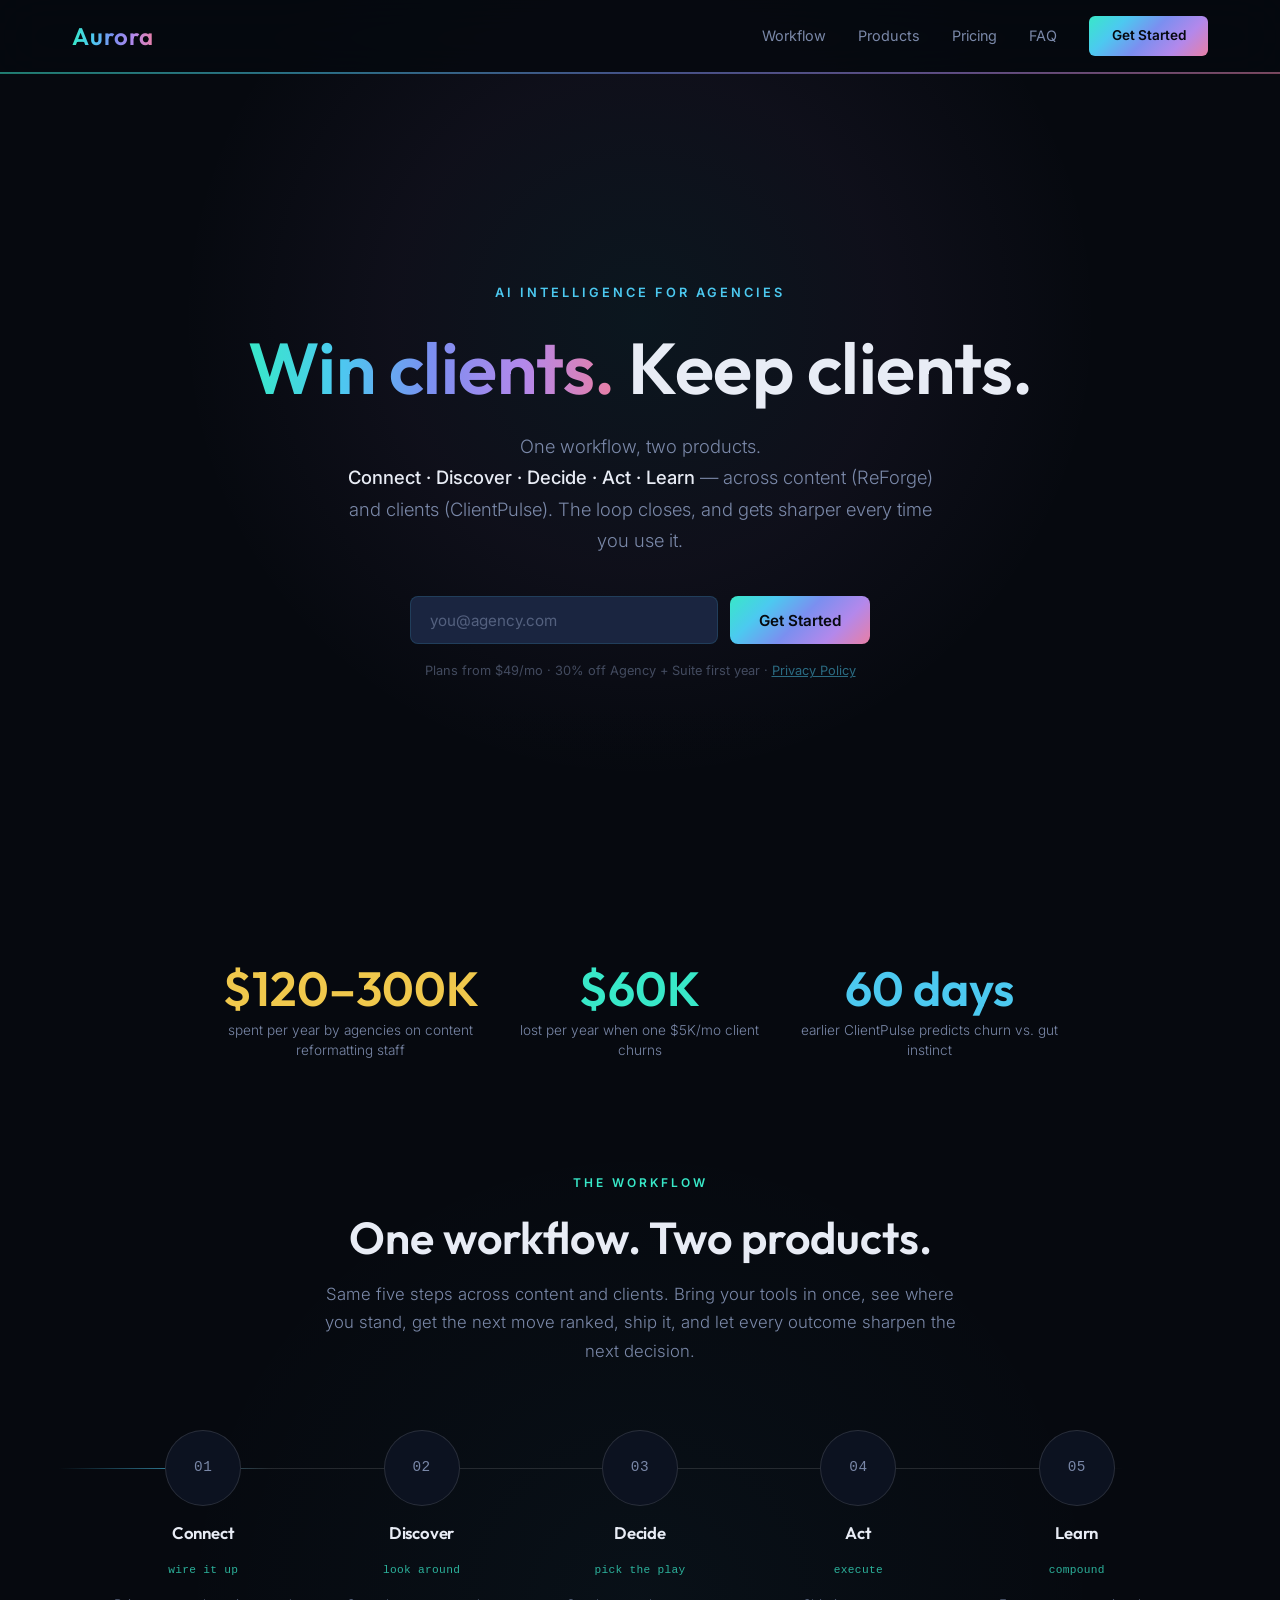
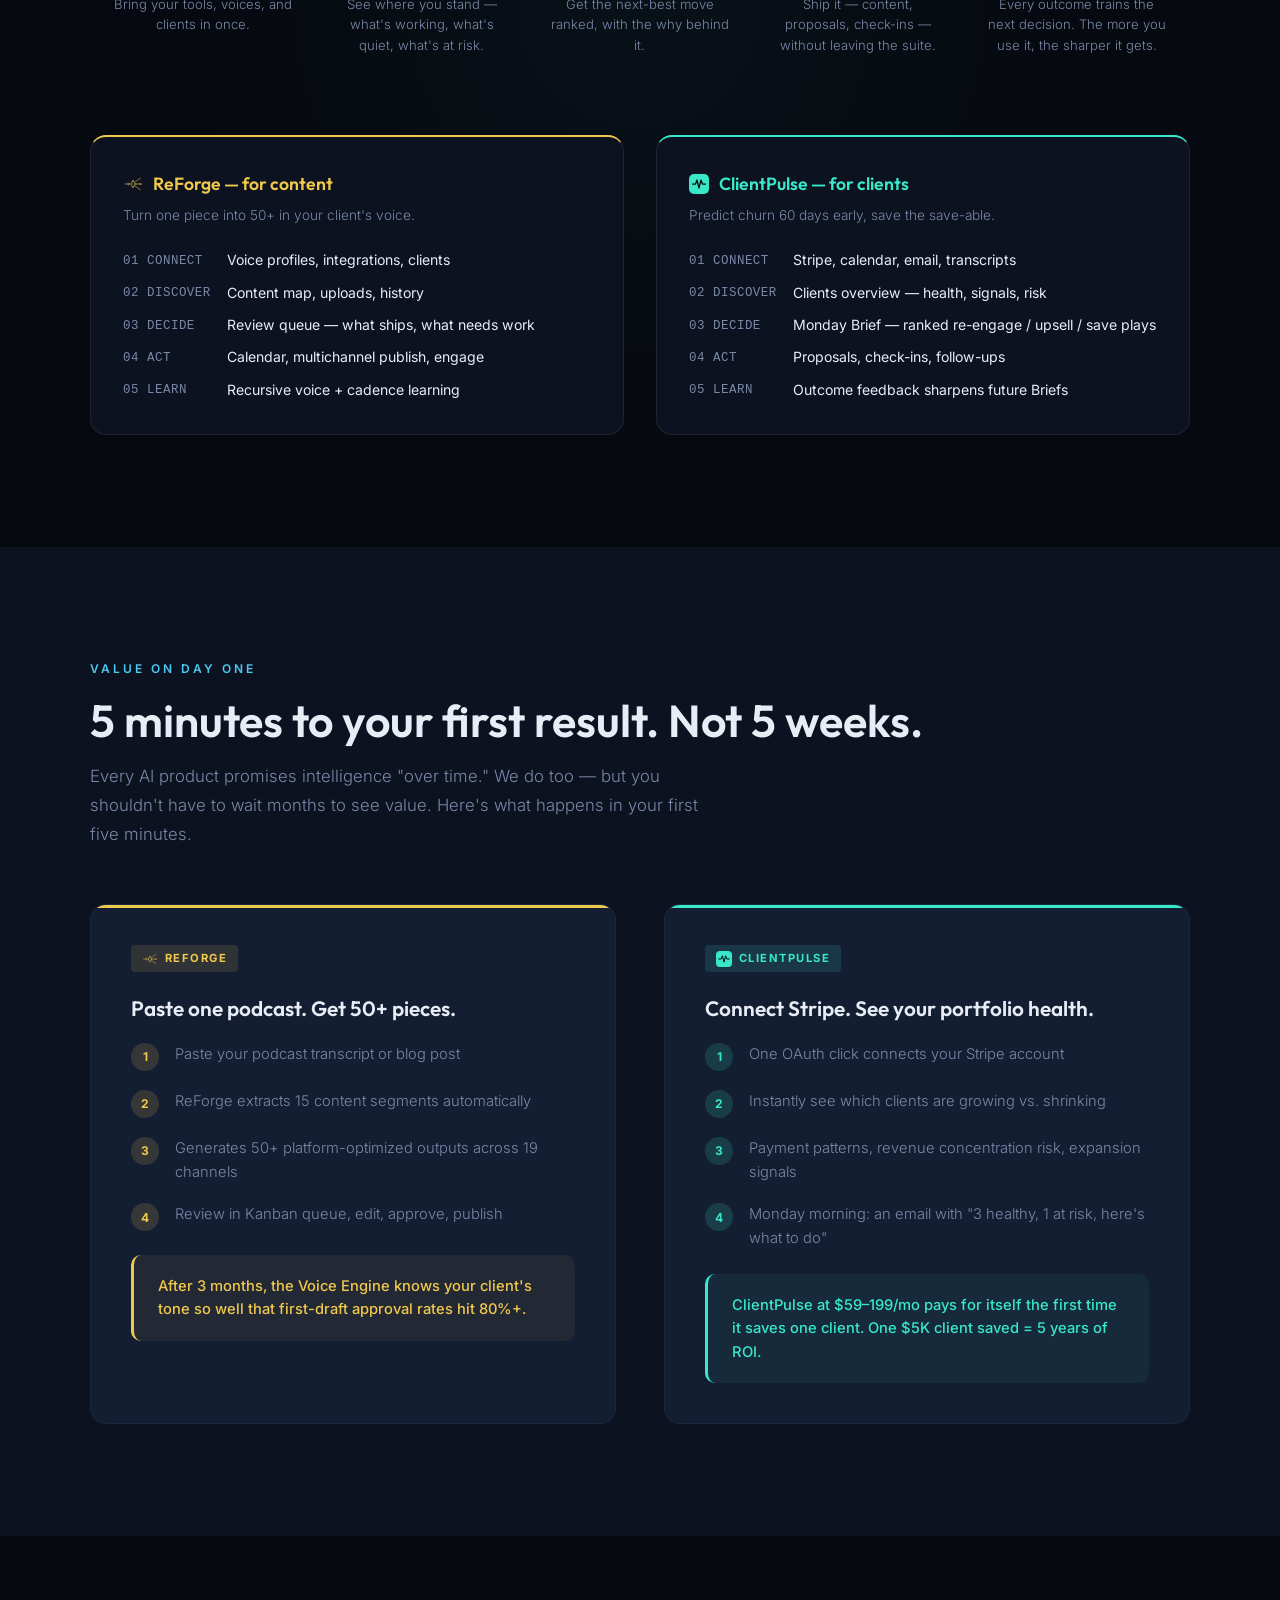
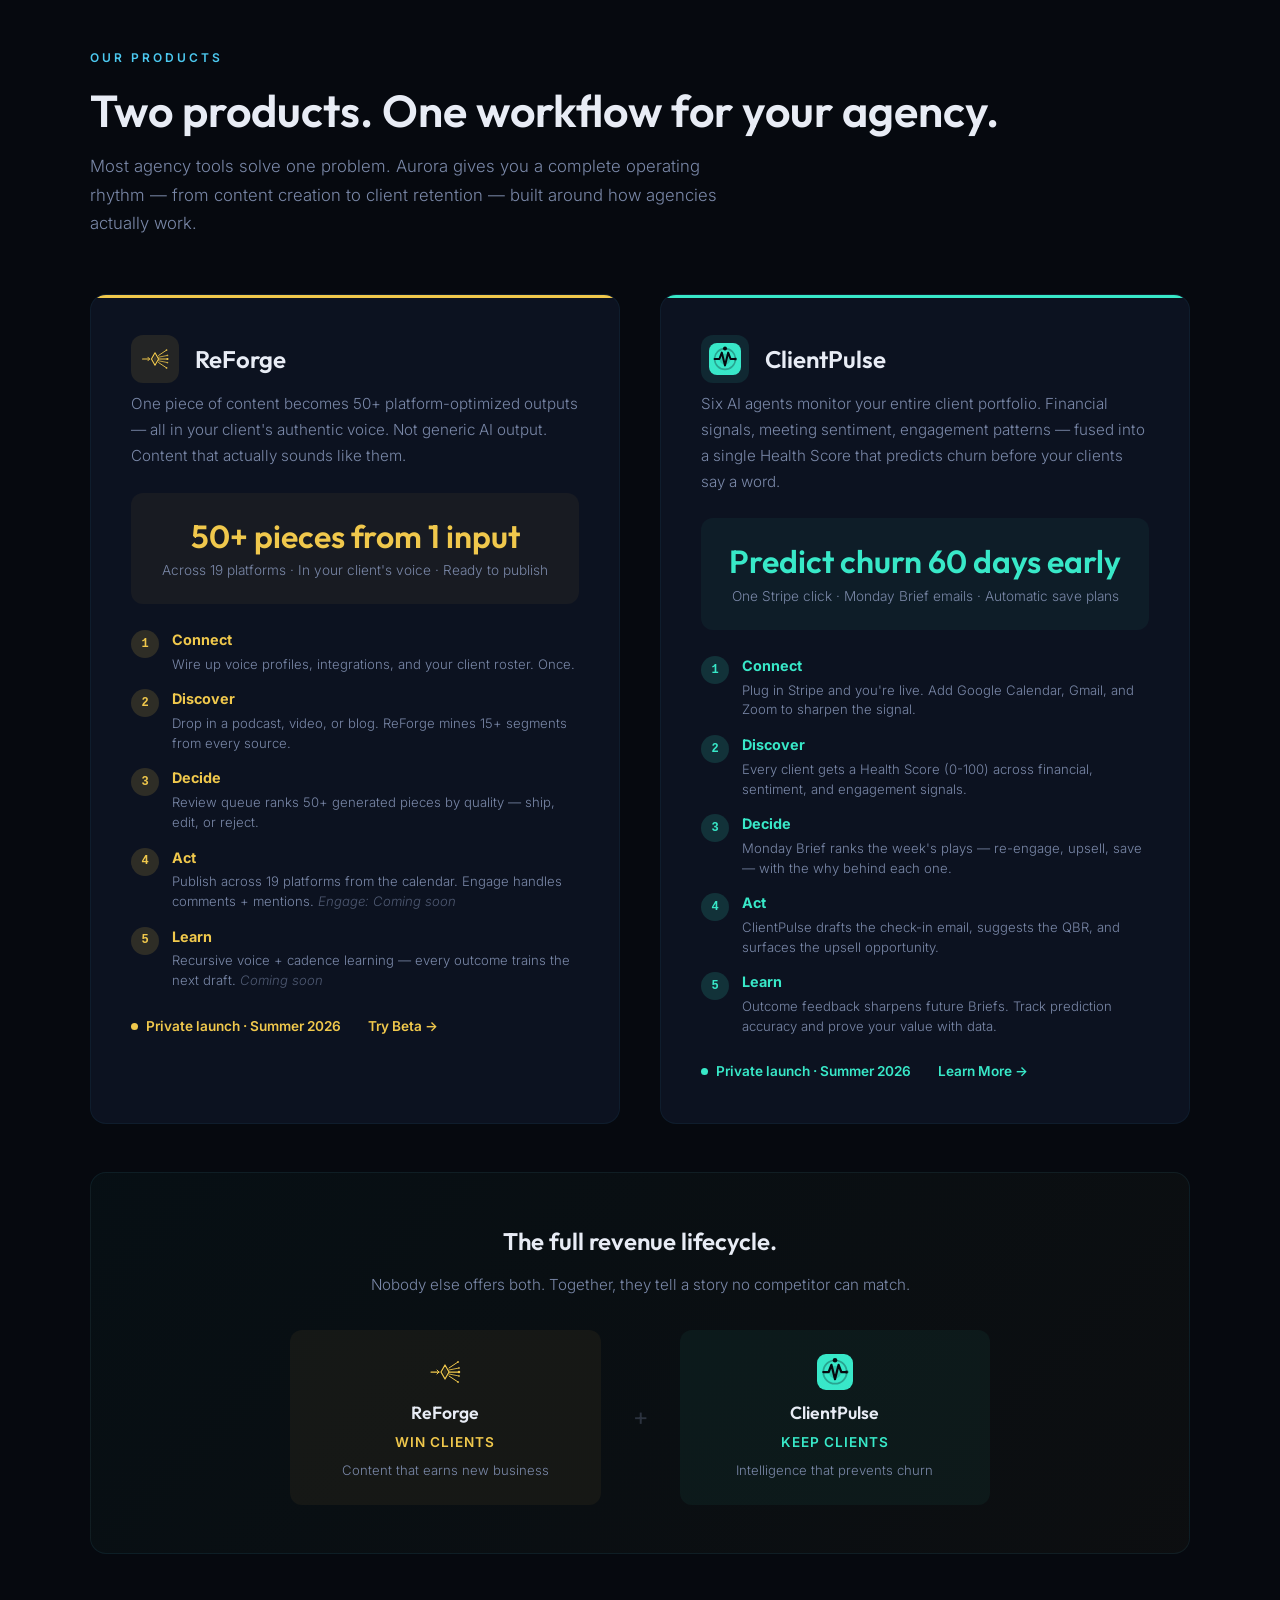
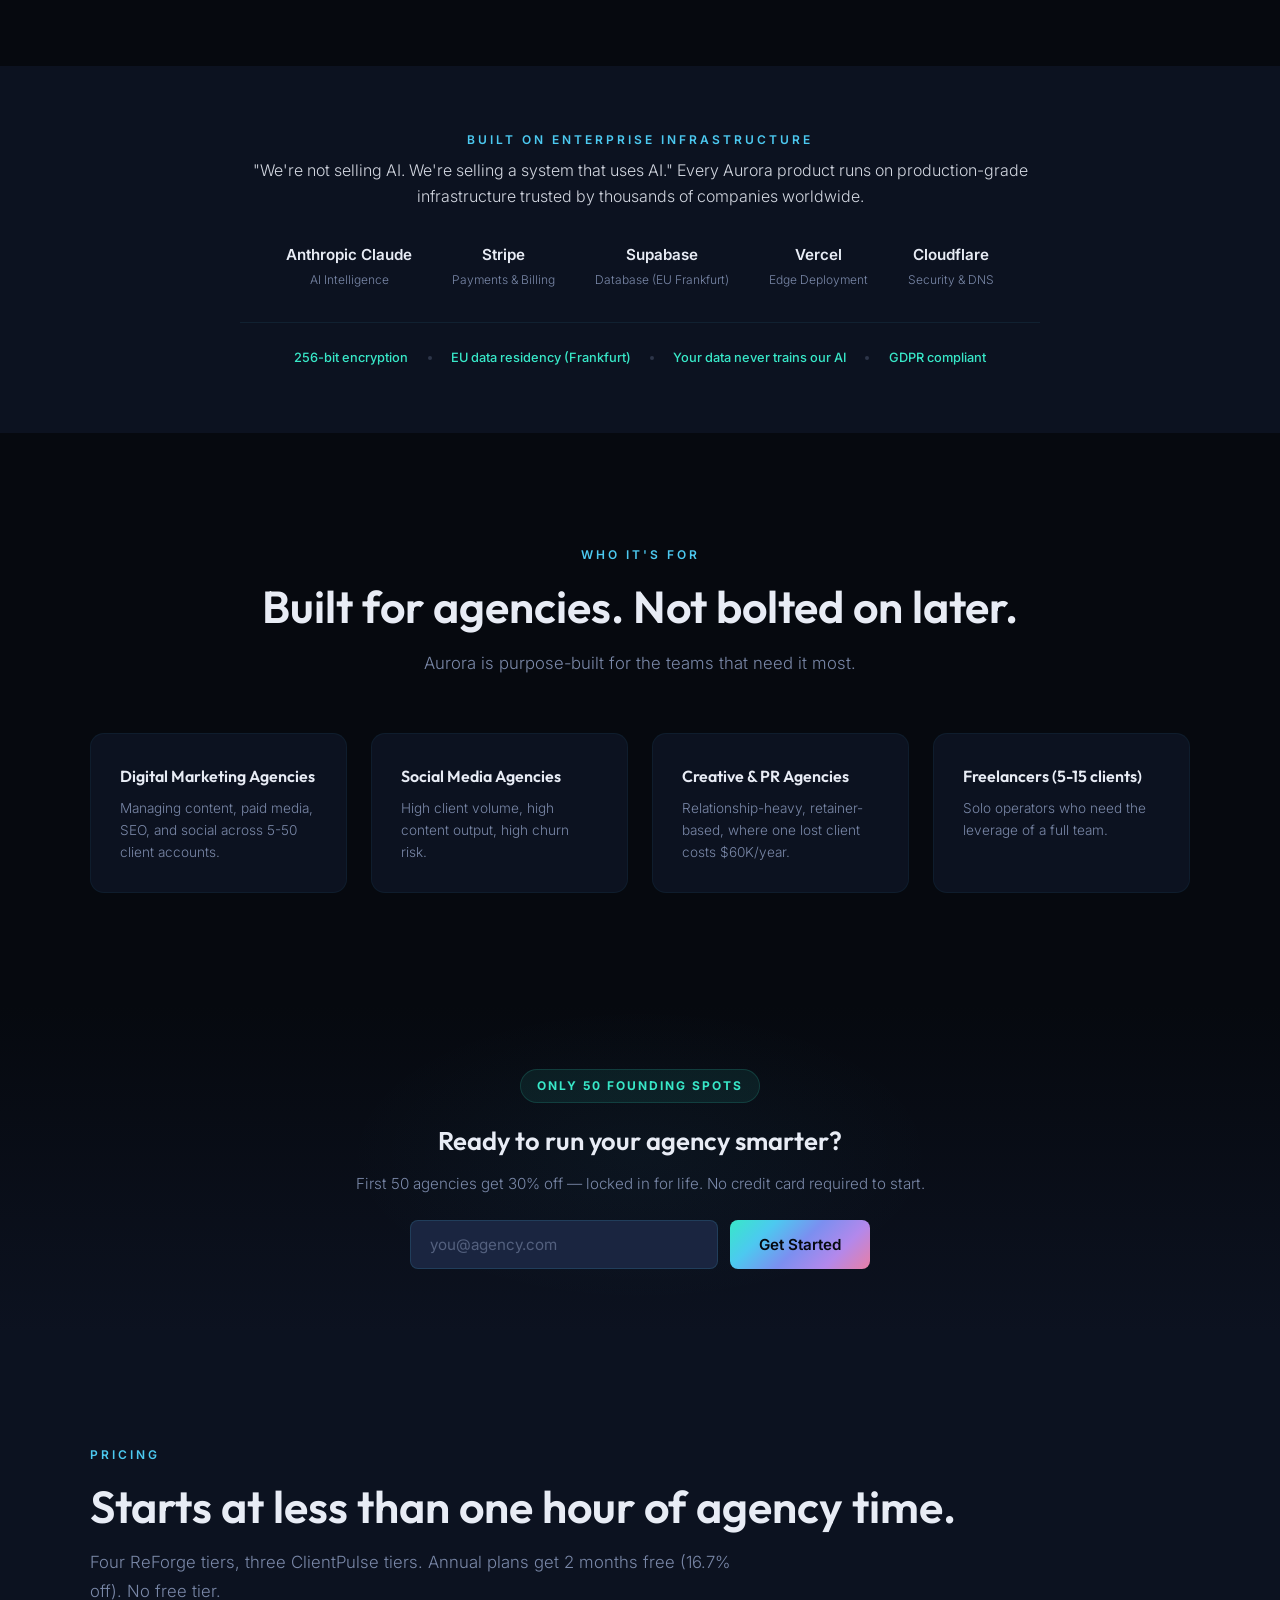
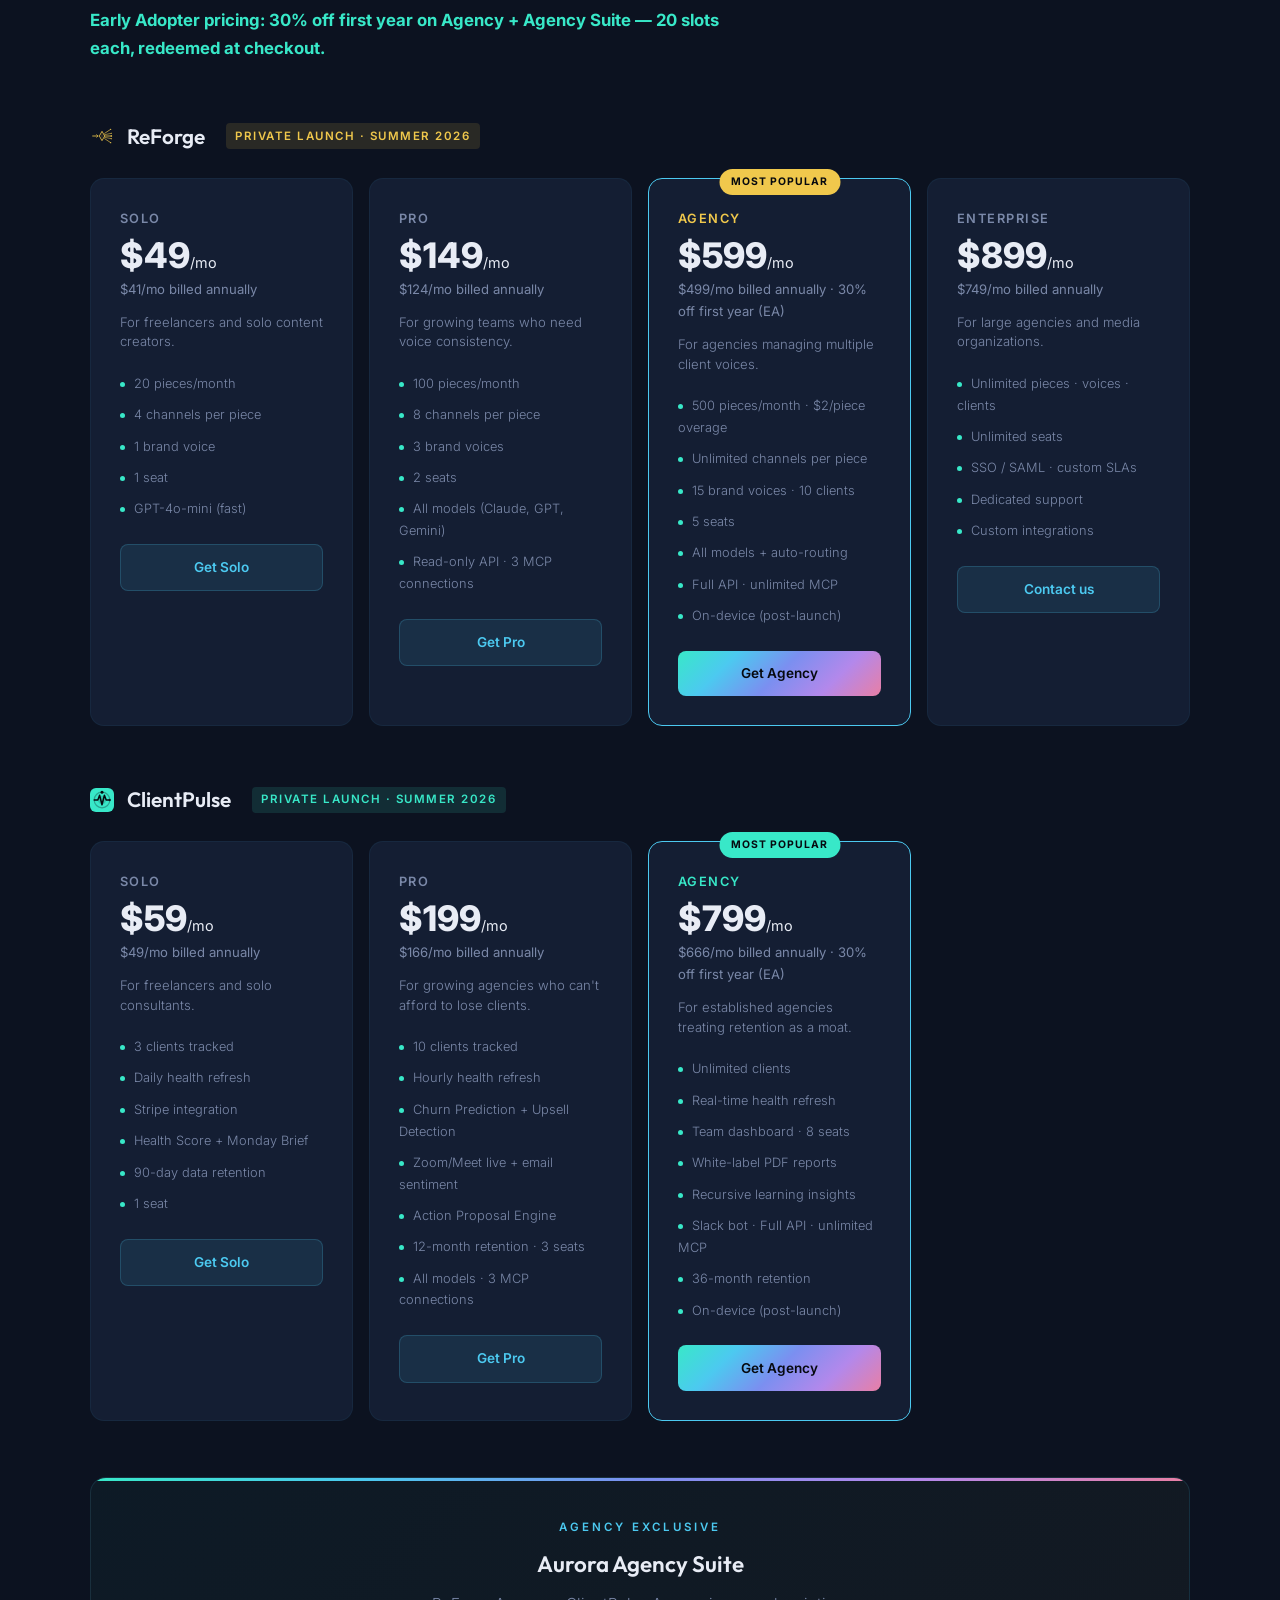
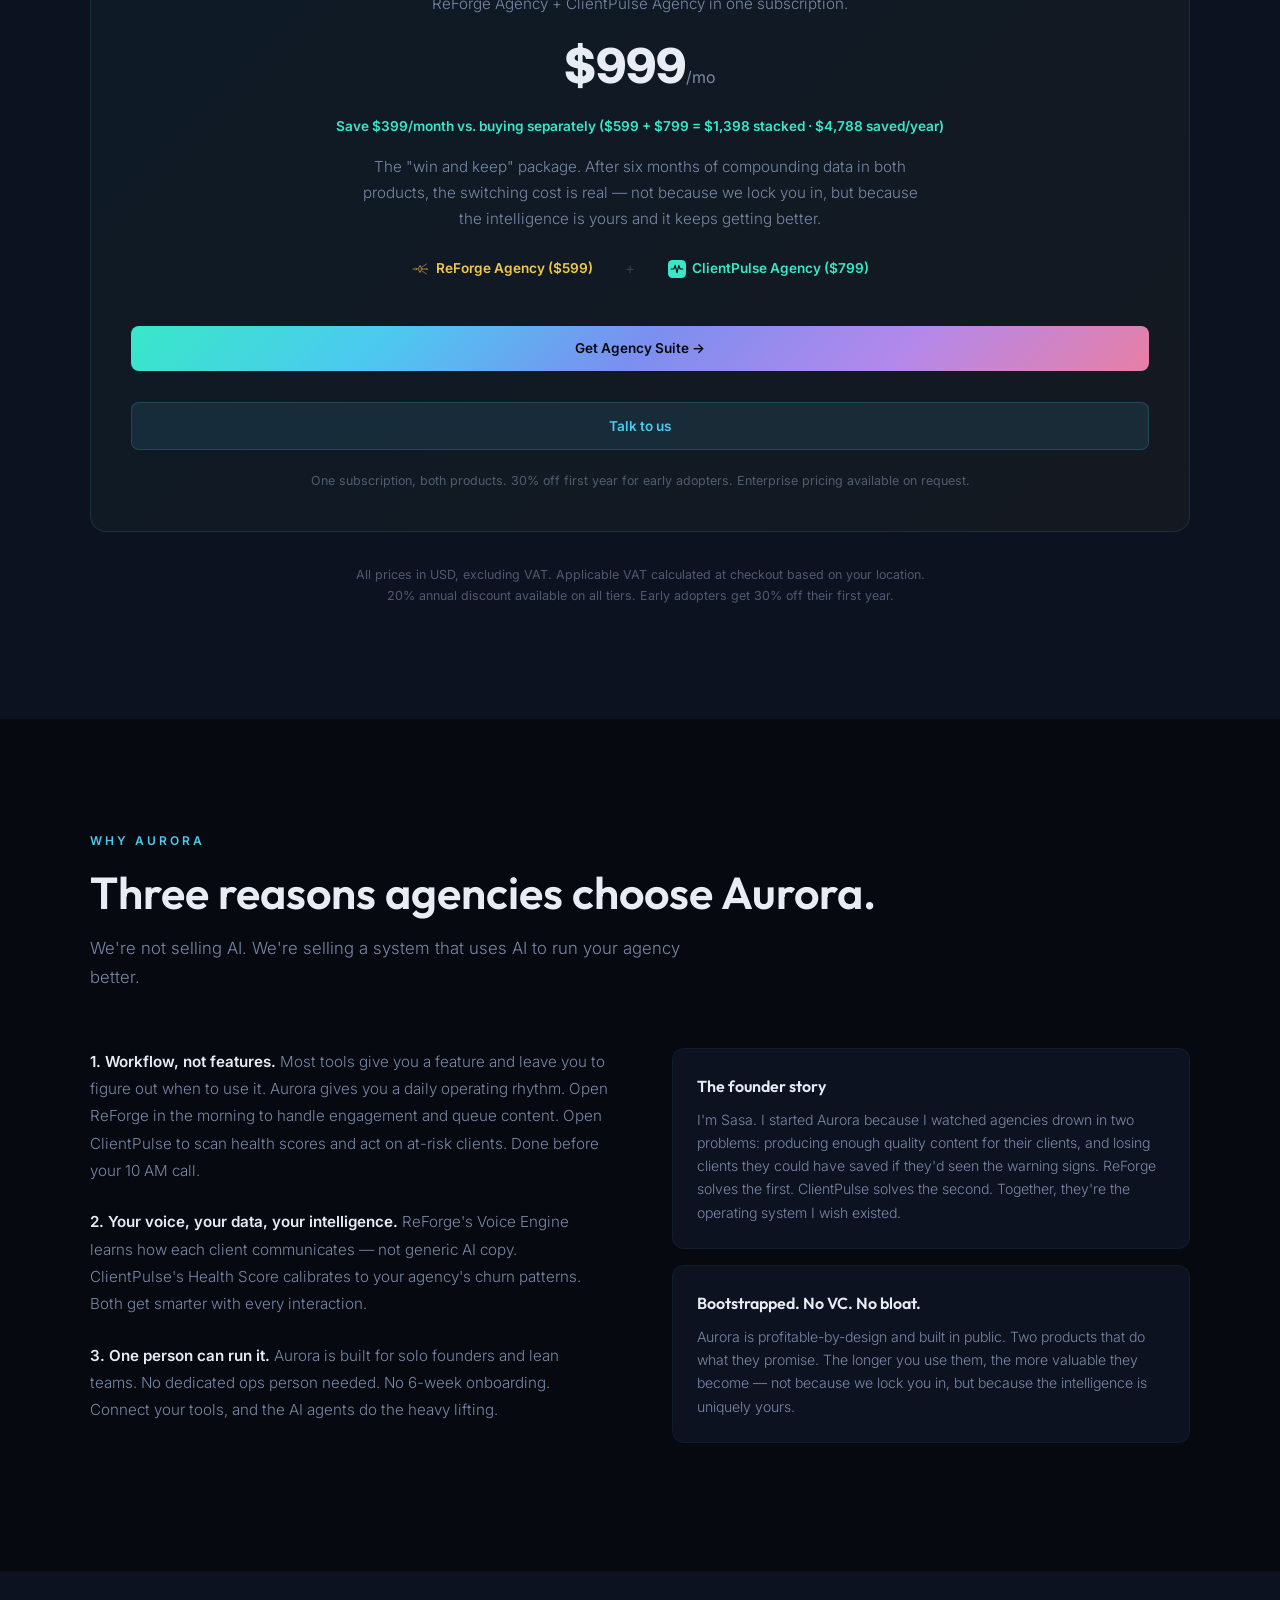
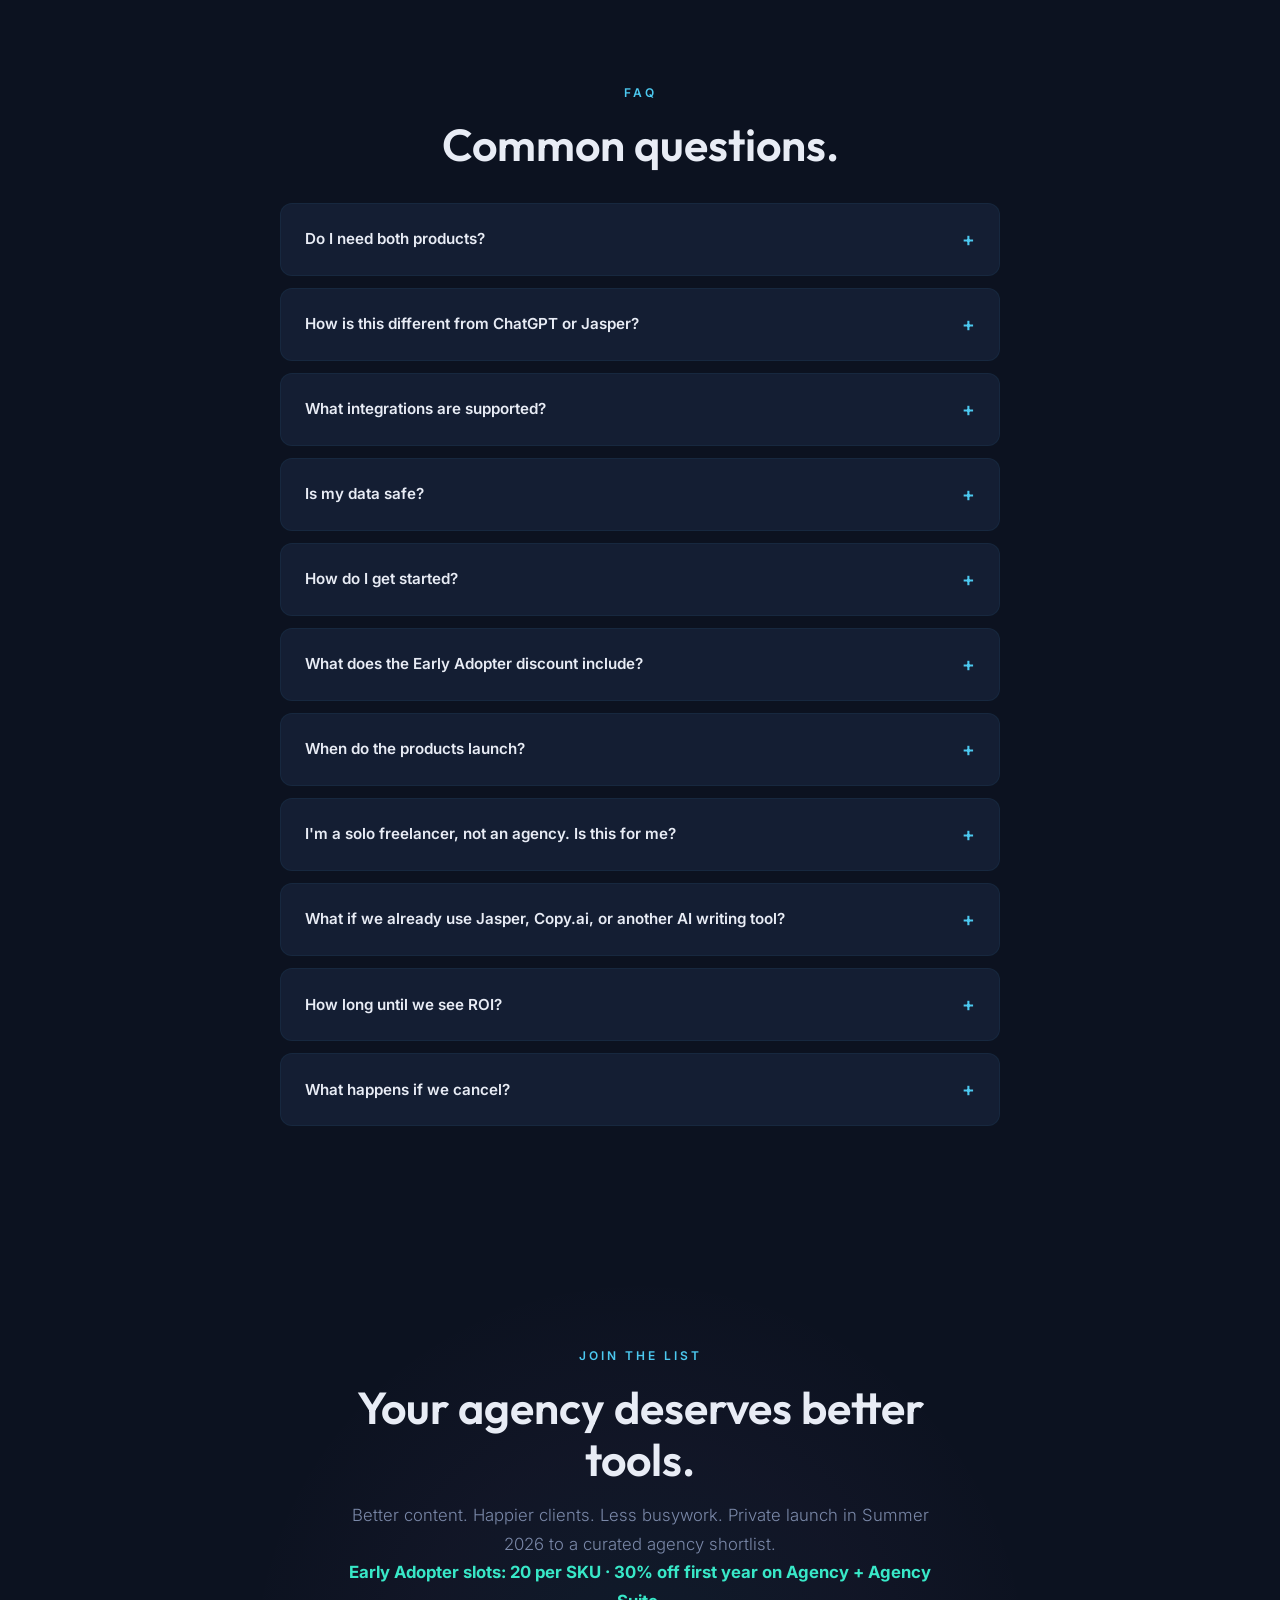
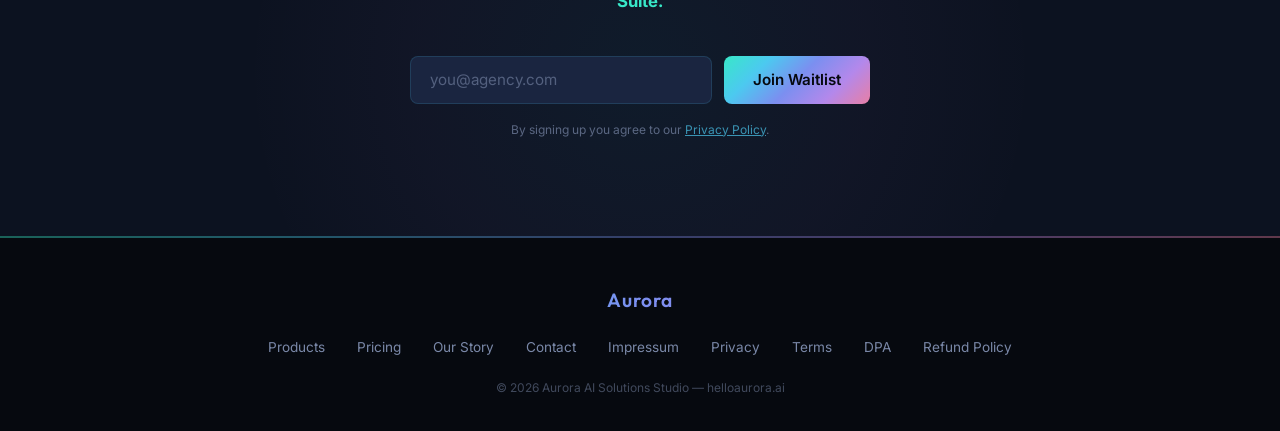
==== index.html @ 940cc3ab "Merge pull request #7 from Aurora-AI-Solutions-Studio/workflow-redesign-canonical landing: canonical" ====
<!DOCTYPE html>
<html lang="en">
<head>
  <meta charset="UTF-8">
  <meta name="viewport" content="width=device-width, initial-scale=1.0">
  <title>Aurora — AI Intelligence Tools for Agencies | helloaurora.ai</title>
  <meta name="description" content="Aurora builds AI intelligence tools for agencies. ReForge turns one piece of content into 50+ in your client's voice. ClientPulse predicts client churn 60 days early. Win clients. Keep clients.">
  <meta property="og:title" content="Aurora — Win clients. Keep clients.">
  <meta property="og:description" content="AI intelligence tools for agencies. Content that wins new business. Intelligence that keeps existing clients.">
  <meta property="og:url" content="https://helloaurora.ai">
  <meta property="og:type" content="website">
  <meta property="og:site_name" content="Aurora">
  <meta property="og:locale" content="en_US">
  <meta name="twitter:card" content="summary_large_image">
  <meta name="twitter:title" content="Aurora — Win clients. Keep clients.">
  <meta name="twitter:description" content="AI intelligence tools for agencies. Content that wins new business. Intelligence that keeps existing clients.">
  <link rel="stylesheet" href="fonts/fonts.css">
  <!-- Display + body + mono fonts via bunny.net (GDPR-compliant EU CDN, no Google tracking).
       Existing self-hosted Outfit/Playfair stay loaded as a fallback during the typography
       transition; can be removed in a follow-up cleanup once we self-host these too. -->
  <link rel="preconnect" href="https://fonts.bunny.net" crossorigin>
  <link rel="stylesheet" href="https://fonts.bunny.net/css?family=space-grotesk:400,500,600,700|inter:300,400,500,600|jetbrains-mono:400,500&display=swap">
  <style>
    :root {
      --aurora-gradient: linear-gradient(135deg, #38e8c8, #4cc9f0, #7b8ff0, #b388eb, #e87fa5);
      --aurora-gradient-h: linear-gradient(90deg, #38e8c8, #4cc9f0, #7b8ff0, #b388eb, #e87fa5);
      --bg-deep: #06090f;
      --bg-polar: #0c1220;
      --bg-twilight: #141e33;
      --bg-surface: #1a2540;
      --text-primary: #e8ecf5;
      --text-muted: #7a88a8;
      --accent-primary: #4cc9f0;
      --accent-secondary: #b388eb;
      --accent-tertiary: #38e8c8;
      --reforge-accent: #f0c84c;
      --clientpulse-accent: #38e8c8;
      --hairline: rgba(255, 255, 255, 0.08);
      --hairline-strong: rgba(255, 255, 255, 0.12);
      --font-display: 'Space Grotesk', 'Outfit', system-ui, sans-serif;
      --font-body: 'Inter', 'Outfit', system-ui, sans-serif;
      --font-mono: 'JetBrains Mono', ui-monospace, 'SF Mono', Menlo, monospace;
    }
    *, *::before, *::after { box-sizing: border-box; margin: 0; padding: 0; }
    html { scroll-behavior: smooth; }
    body { font-family: var(--font-body); background: var(--bg-deep); color: var(--text-primary); line-height: 1.7; font-weight: 400; overflow-x: hidden; }

    /* ── Nav ── */
    nav { position: fixed; top: 0; left: 0; right: 0; z-index: 100; backdrop-filter: blur(24px); -webkit-backdrop-filter: blur(24px); background: rgba(6, 9, 15, 0.82); border-bottom: 1px solid rgba(76, 201, 240, 0.08); }
    .nav-inner { max-width: 1200px; margin: 0 auto; padding: 0 2rem; height: 72px; display: flex; align-items: center; justify-content: space-between; }
    .nav-brand { font-family: var(--font-display); font-weight: 700; font-size: 1.5rem; letter-spacing: 1px; background: var(--aurora-gradient-h); -webkit-background-clip: text; -webkit-text-fill-color: transparent; background-clip: text; text-decoration: none; }
    .nav-links { display: flex; gap: 2rem; align-items: center; }
    .nav-links a { color: var(--text-muted); text-decoration: none; font-size: 0.9rem; font-weight: 400; transition: color 0.25s; }
    .nav-links a:hover { color: var(--text-primary); }
    .nav-cta { padding: 0.55rem 1.4rem !important; background: var(--aurora-gradient) !important; -webkit-text-fill-color: var(--bg-deep) !important; color: var(--bg-deep) !important; border-radius: 6px; font-weight: 600 !important; font-size: 0.85rem !important; transition: opacity 0.25s !important; }
    .nav-cta:hover { opacity: 0.88; }
    nav::after { content: ''; position: absolute; bottom: -2px; left: 0; right: 0; height: 2px; background: var(--aurora-gradient-h); opacity: 0.5; }

    /* ── Hero ── */
    .hero { min-height: 100vh; display: flex; align-items: center; justify-content: center; text-align: center; padding: 8rem 2rem 4rem; position: relative; overflow: hidden; }
    .hero::before { content: ''; position: absolute; top: -20%; left: 50%; transform: translateX(-50%); width: 1000px; height: 1000px; background: radial-gradient(ellipse, rgba(76, 201, 240, 0.07) 0%, rgba(179, 136, 235, 0.05) 35%, transparent 65%); pointer-events: none; animation: hero-glow 8s ease-in-out infinite alternate; }
    @keyframes hero-glow { 0% { opacity: 0.7; transform: translateX(-50%) scale(1); } 100% { opacity: 1; transform: translateX(-50%) scale(1.1); } }
    .hero::after { content: ''; position: absolute; bottom: 0; left: 0; right: 0; height: 200px; background: linear-gradient(to top, var(--bg-deep), transparent); pointer-events: none; }
    .hero-content { position: relative; z-index: 1; max-width: 820px; }
    .hero-eyebrow { font-size: 0.8rem; font-weight: 600; text-transform: uppercase; letter-spacing: 3px; color: var(--accent-primary); margin-bottom: 1.5rem; }
    .hero h1 { font-family: var(--font-display); font-weight: 700; font-size: clamp(2.8rem, 6vw, 4.5rem); line-height: 1.1; margin-bottom: 1.5rem; letter-spacing: -0.5px; }
    .hero h1 .gradient-text { background: var(--aurora-gradient-h); -webkit-background-clip: text; -webkit-text-fill-color: transparent; background-clip: text; }
    .hero p.hero-sub-head { font-size: 1.15rem; color: var(--text-muted); max-width: 600px; margin: 0 auto 2.5rem; font-weight: 300; line-height: 1.7; }
    .hero-form { display: flex; gap: 0.75rem; max-width: 460px; margin: 0 auto; }
    .hero-form input[type="email"] { flex: 1; padding: 0.85rem 1.2rem; background: var(--bg-surface); border: 1px solid rgba(76, 201, 240, 0.15); border-radius: 8px; color: var(--text-primary); font-family: var(--font-body); font-size: 0.95rem; outline: none; transition: border-color 0.25s; }
    .hero-form input[type="email"]:focus { border-color: var(--accent-primary); }
    .hero-form input[type="email"]::placeholder { color: var(--text-muted); opacity: 0.6; }
    .hero-form button { padding: 0.85rem 1.8rem; background: var(--aurora-gradient); color: var(--bg-deep); border: none; border-radius: 8px; font-family: var(--font-body); font-weight: 600; font-size: 0.95rem; cursor: pointer; transition: opacity 0.25s, transform 0.2s; white-space: nowrap; }
    .hero-form button:hover { opacity: 0.88; transform: translateY(-1px); }
    .success-msg { display: none; color: var(--accent-tertiary); font-weight: 600; margin-top: 1rem; }
    .success-msg.show { display: block; }
    .hero-fine { margin-top: 1rem; font-size: 0.8rem; color: var(--text-muted); opacity: 0.5; }

    /* ── Section shared ── */
    section { padding: 7rem 2rem; }
    .section-inner { max-width: 1100px; margin: 0 auto; }
    .section-label { font-size: 0.75rem; font-weight: 600; text-transform: uppercase; letter-spacing: 3px; color: var(--accent-primary); margin-bottom: 1rem; }
    .section-title { font-family: var(--font-display); font-weight: 700; font-size: clamp(2rem, 4vw, 2.8rem); margin-bottom: 1rem; line-height: 1.15; }
    .section-desc { color: var(--text-muted); font-size: 1.05rem; max-width: 640px; font-weight: 300; margin-bottom: 3.5rem; }
    .section-desc-center { text-align: center; margin-left: auto; margin-right: auto; }

    /* ── Impact Numbers ── */
    .impact-strip { display: grid; grid-template-columns: repeat(3, 1fr); gap: 2rem; max-width: 900px; margin: 0 auto; padding: 4rem 2rem 0; position: relative; z-index: 1; }
    .impact-item { text-align: center; }
    .impact-num { font-family: var(--font-display); font-weight: 800; font-size: clamp(2rem, 4vw, 3rem); line-height: 1; margin-bottom: 0.5rem; }
    .impact-label { font-size: 0.85rem; color: var(--text-muted); font-weight: 300; line-height: 1.5; }

    /* ── Day 1 Value ── */
    #day1 { background: var(--bg-polar); }
    .day1-grid { display: grid; grid-template-columns: 1fr 1fr; gap: 3rem; }
    .day1-card { position: relative; background: var(--bg-twilight); border-radius: 16px; padding: 2.5rem; border: 1px solid rgba(76, 201, 240, 0.06); overflow: hidden; }
    .day1-card::before { content: ''; position: absolute; top: 0; left: 0; right: 0; height: 3px; }
    .day1-card.reforge::before { background: var(--reforge-accent); }
    .day1-card.clientpulse::before { background: var(--clientpulse-accent); }
    .day1-badge { display: inline-flex; align-items: center; gap: 0.4rem; font-size: 0.7rem; font-weight: 700; text-transform: uppercase; letter-spacing: 1.5px; padding: 0.25rem 0.7rem; border-radius: 4px; margin-bottom: 1.2rem; }
    .day1-badge svg { width: 16px; height: 16px; flex-shrink: 0; }
    .day1-card h3 { font-family: var(--font-display); font-weight: 700; font-size: 1.3rem; margin-bottom: 1rem; }
    .day1-steps { list-style: none; counter-reset: step; }
    .day1-steps li { counter-increment: step; display: flex; gap: 1rem; align-items: flex-start; margin-bottom: 1.2rem; font-size: 0.92rem; color: var(--text-muted); font-weight: 300; line-height: 1.6; }
    .day1-steps li::before { content: counter(step); flex-shrink: 0; width: 28px; height: 28px; border-radius: 50%; display: flex; align-items: center; justify-content: center; font-size: 0.75rem; font-weight: 700; }
    .day1-card.reforge .day1-steps li::before { background: rgba(240,200,76,0.15); color: var(--reforge-accent); }
    .day1-card.clientpulse .day1-steps li::before { background: rgba(56,232,200,0.15); color: var(--clientpulse-accent); }
    .day1-result { margin-top: 1.5rem; padding: 1.2rem 1.5rem; border-radius: 10px; font-size: 0.92rem; font-weight: 500; line-height: 1.6; }
    .day1-card.reforge .day1-result { background: rgba(240,200,76,0.06); border-left: 3px solid var(--reforge-accent); color: var(--reforge-accent); }
    .day1-card.clientpulse .day1-result { background: rgba(56,232,200,0.06); border-left: 3px solid var(--clientpulse-accent); color: var(--clientpulse-accent); }

    /* ── Products ── */
    #products { background: var(--bg-deep); }
    .product-showcase { display: grid; grid-template-columns: 1fr 1fr; gap: 2.5rem; margin-top: 1rem; }
    .product-card { background: var(--bg-polar); border: 1px solid rgba(76, 201, 240, 0.06); border-radius: 16px; padding: 2.5rem; position: relative; overflow: hidden; transition: border-color 0.3s; }
    .product-card:hover { border-color: var(--card-accent); }
    .product-card::before { content: ''; position: absolute; top: 0; left: 0; right: 0; height: 3px; background: var(--card-accent); }
    .product-header { display: flex; align-items: center; gap: 1rem; margin-bottom: 0.5rem; }
    .product-icon { width: 48px; height: 48px; border-radius: 12px; display: flex; align-items: center; justify-content: center; flex-shrink: 0; }
    .product-icon svg { width: 32px; height: 32px; }
    .product-name { font-family: var(--font-display); font-weight: 700; font-size: 1.5rem; }
    .product-tagline { font-size: 0.95rem; color: var(--text-muted); font-weight: 300; margin-bottom: 1.5rem; line-height: 1.7; }
    .product-roi { padding: 1.5rem; border-radius: 12px; margin-bottom: 1.5rem; text-align: center; }
    .product-roi .roi-number { font-family: var(--font-display); font-weight: 800; font-size: 2rem; line-height: 1.2; margin-bottom: 0.3rem; }
    .product-roi .roi-context { font-size: 0.85rem; font-weight: 300; line-height: 1.5; }
    .product-features-compact { list-style: none; display: grid; grid-template-columns: 1fr 1fr; gap: 0.5rem 1rem; margin-bottom: 1.5rem; }
    .product-features-compact li { font-size: 0.85rem; color: var(--text-muted); font-weight: 300; padding-left: 1.2rem; position: relative; }
    .product-features-compact li::before { content: ''; position: absolute; left: 0; top: 8px; width: 6px; height: 6px; border-radius: 50%; background: var(--card-accent, var(--accent-primary)); opacity: 0.6; }
    .product-status { display: inline-flex; align-items: center; gap: 0.5rem; font-size: 0.85rem; font-weight: 600; }
    .status-dot { width: 7px; height: 7px; border-radius: 50%; animation: pulse-dot 2s infinite; }
    @keyframes pulse-dot { 0%, 100% { opacity: 1; } 50% { opacity: 0.4; } }
    .product-link { display: inline-block; margin-left: 1.2rem; font-size: 0.85rem; text-decoration: none; font-weight: 600; transition: opacity 0.25s; }
    .product-link:hover { opacity: 0.75; }

    /* ── Workflow Rail (canonical 5-step) ── */
    #workflow { background: var(--bg-deep); position: relative; overflow: hidden; }
    #workflow::before { content: ''; position: absolute; top: 50%; left: 50%; transform: translate(-50%, -50%); width: 1100px; height: 1100px; background: radial-gradient(ellipse, rgba(76,201,240,0.04) 0%, transparent 60%); pointer-events: none; }
    .wf-rail { position: relative; margin-top: 4rem; }
    .wf-rail-header { text-align: center; margin-bottom: 4rem; }
    .wf-rail-header .section-label { color: var(--accent-tertiary); margin-bottom: 1.2rem; }
    .wf-rail-header .section-title { max-width: 720px; margin: 0 auto 1rem; }
    .wf-rail-header .section-desc { margin: 0 auto; text-align: center; }
    .wf-rail-grid { display: grid; grid-template-columns: repeat(5, 1fr); gap: 1.5rem; position: relative; z-index: 1; padding: 0 1rem; }
    /* Connecting hairline behind the nodes — full width, low opacity, with a moving pulse. */
    .wf-rail-line { position: absolute; top: 38px; left: 6%; right: 6%; height: 1px; background: linear-gradient(90deg, transparent 0%, var(--hairline-strong) 8%, var(--hairline-strong) 92%, transparent 100%); z-index: 0; }
    .wf-rail-pulse { position: absolute; top: 0; left: -10%; height: 100%; width: 22%; background: linear-gradient(90deg, transparent 0%, rgba(76,201,240,0.55) 50%, transparent 100%); animation: wf-pulse 6s ease-in-out infinite; }
    @keyframes wf-pulse { 0% { transform: translateX(0%); opacity: 0.85; } 70% { opacity: 0.85; } 100% { transform: translateX(550%); opacity: 0; } }
    .wf-node { position: relative; display: flex; flex-direction: column; align-items: center; text-align: center; gap: 0.85rem; padding: 0 0.5rem; }
    .wf-node-disc { width: 76px; height: 76px; border-radius: 50%; background: var(--bg-polar); border: 1px solid var(--hairline-strong); display: flex; align-items: center; justify-content: center; font-family: var(--font-mono); font-size: 0.9rem; font-weight: 500; color: var(--text-muted); letter-spacing: 0.5px; transition: border-color 0.4s, color 0.4s, transform 0.4s; position: relative; }
    .wf-node-disc::before { content: ''; position: absolute; inset: -1px; border-radius: 50%; background: var(--aurora-gradient); opacity: 0; transition: opacity 0.4s; z-index: -1; }
    .wf-node:hover .wf-node-disc { color: var(--text-primary); transform: translateY(-2px); border-color: transparent; }
    .wf-node:hover .wf-node-disc::before { opacity: 1; }
    .wf-node-name { font-family: var(--font-display); font-weight: 600; font-size: 1.05rem; letter-spacing: -0.2px; color: var(--text-primary); }
    .wf-node-cue { font-family: var(--font-mono); font-size: 0.7rem; font-weight: 400; color: var(--accent-tertiary); text-transform: lowercase; letter-spacing: 0.3px; opacity: 0.75; }
    .wf-node-desc { font-family: var(--font-body); font-size: 0.82rem; color: var(--text-muted); font-weight: 300; line-height: 1.55; max-width: 180px; }
    /* Per-product translation strip below the rail */
    .wf-translation { display: grid; grid-template-columns: 1fr 1fr; gap: 2rem; margin-top: 5rem; }
    .wf-translation-card { background: var(--bg-polar); border: 1px solid var(--hairline); border-radius: 16px; padding: 2rem; }
    .wf-translation-card.rf { border-top: 2px solid var(--reforge-accent); }
    .wf-translation-card.cp { border-top: 2px solid var(--clientpulse-accent); }
    .wf-translation-card h4 { font-family: var(--font-display); font-weight: 600; font-size: 1.1rem; margin-bottom: 0.3rem; display: flex; align-items: center; gap: 0.6rem; }
    .wf-translation-card.rf h4 { color: var(--reforge-accent); }
    .wf-translation-card.cp h4 { color: var(--clientpulse-accent); }
    .wf-translation-card .wf-tagline { font-size: 0.85rem; color: var(--text-muted); font-weight: 300; margin-bottom: 1.4rem; }
    .wf-translation-list { list-style: none; display: grid; grid-template-columns: max-content 1fr; gap: 0.6rem 1rem; font-size: 0.88rem; }
    .wf-translation-list dt { font-family: var(--font-mono); font-size: 0.78rem; color: var(--text-muted); text-transform: uppercase; letter-spacing: 0.5px; padding-top: 0.1rem; }
    .wf-translation-list dd { color: var(--text-primary); font-weight: 400; line-height: 1.5; }
    @media (max-width: 900px) {
      .wf-rail-grid { grid-template-columns: 1fr; gap: 2rem; padding: 0; }
      .wf-rail-line { display: none; }
      .wf-translation { grid-template-columns: 1fr; }
      .wf-node-desc { max-width: 280px; }
    }

    /* ── Workflow Steps ── */
    .workflow-steps { display: flex; flex-direction: column; gap: 0.8rem; margin-bottom: 1.5rem; }
    .wf-step { display: flex; gap: 0.8rem; align-items: flex-start; }
    .wf-num { flex-shrink: 0; width: 28px; height: 28px; border-radius: 50%; display: flex; align-items: center; justify-content: center; font-size: 0.75rem; font-weight: 700; margin-top: 2px; }
    .wf-step div { flex: 1; }
    .wf-step strong { font-size: 0.9rem; display: block; margin-bottom: 0.15rem; }
    .wf-step p { font-size: 0.82rem; color: var(--text-muted); font-weight: 300; line-height: 1.5; margin: 0; }

    /* ── Audience ── */
    .audience-grid { display: grid; grid-template-columns: repeat(4, 1fr); gap: 1.5rem; margin-top: 2rem; }
    .audience-item { background: var(--bg-polar); border: 1px solid rgba(76, 201, 240, 0.06); border-radius: 14px; padding: 1.8rem; text-align: left; transition: border-color 0.3s; }
    .audience-item:hover { border-color: rgba(76, 201, 240, 0.15); }
    .audience-item h4 { font-family: var(--font-display); font-weight: 700; font-size: 1rem; margin-bottom: 0.5rem; }
    .audience-item p { font-size: 0.85rem; color: var(--text-muted); font-weight: 300; line-height: 1.6; }
    @media (max-width: 900px) { .audience-grid { grid-template-columns: 1fr 1fr; } }
    @media (max-width: 768px) { .audience-grid { grid-template-columns: 1fr; } }

    /* ── FAQ ── */
    .faq-list { max-width: 720px; margin: 2rem auto 0; }
    .faq-item { background: var(--bg-twilight); border: 1px solid rgba(76, 201, 240, 0.06); border-radius: 12px; margin-bottom: 0.75rem; overflow: hidden; transition: border-color 0.3s; }
    .faq-item:hover { border-color: rgba(76, 201, 240, 0.12); }
    .faq-item summary { padding: 1.2rem 1.5rem; font-weight: 600; font-size: 0.95rem; cursor: pointer; list-style: none; display: flex; justify-content: space-between; align-items: center; }
    .faq-item summary::-webkit-details-marker { display: none; }
    .faq-item summary::after { content: '+'; font-size: 1.2rem; color: var(--accent-primary); transition: transform 0.2s; }
    .faq-item[open] summary::after { content: '-'; }
    .faq-item p { padding: 0 1.5rem 1.2rem; font-size: 0.88rem; color: var(--text-muted); font-weight: 300; line-height: 1.7; }

    /* ── Coherence ── */
    .coherence { margin-top: 3rem; background: linear-gradient(135deg, rgba(56,232,200,0.03), rgba(240,200,76,0.03)); border-radius: 16px; padding: 3rem; border: 1px solid rgba(76, 201, 240, 0.08); text-align: center; }
    .coherence h3 { font-family: var(--font-display); font-weight: 700; font-size: 1.5rem; margin-bottom: 0.6rem; }
    .coherence > p { color: var(--text-muted); font-size: 0.95rem; font-weight: 300; max-width: 560px; margin: 0 auto; line-height: 1.7; }
    .coherence-visual { display: grid; grid-template-columns: 1fr auto 1fr; gap: 2rem; align-items: center; margin-top: 2rem; max-width: 700px; margin-left: auto; margin-right: auto; }
    .coherence-item { text-align: center; padding: 1.5rem; border-radius: 12px; }
    .coherence-item.rf { background: rgba(240,200,76,0.05); }
    .coherence-item.cp { background: rgba(56,232,200,0.05); }
    .coherence-item .ci-icon { margin-bottom: 0.5rem; line-height: 0; }
    .coherence-item .ci-icon svg { width: 36px; height: 36px; }
    .coherence-item .ci-name { font-family: var(--font-display); font-weight: 700; font-size: 1.1rem; margin-bottom: 0.2rem; }
    .coherence-item .ci-role { font-size: 0.85rem; font-weight: 600; text-transform: uppercase; letter-spacing: 1px; margin-bottom: 0.3rem; }
    .coherence-item .ci-desc { font-size: 0.82rem; color: var(--text-muted); font-weight: 300; }
    .coherence-arrow { font-size: 1.5rem; color: var(--text-muted); opacity: 0.3; }

    /* ── Social Proof ── */
    .social-proof { background: var(--bg-polar); padding: 4rem 2rem; }
    .proof-inner { max-width: 800px; margin: 0 auto; text-align: center; }
    .proof-quote { font-family: var(--font-display); font-size: clamp(1.2rem, 2.5vw, 1.6rem); font-weight: 400; font-style: italic; line-height: 1.6; margin-bottom: 1.5rem; color: var(--text-primary); opacity: 0.9; }
    .proof-attr { font-size: 0.85rem; color: var(--text-muted); font-weight: 300; }
    .trust-logos { display: flex; justify-content: center; gap: 2.5rem; margin: 2rem 0; flex-wrap: wrap; }
    .trust-item { text-align: center; }
    .trust-name { display: block; font-weight: 600; font-size: 0.95rem; color: var(--text-primary); margin-bottom: 0.15rem; }
    .trust-role { display: block; font-size: 0.75rem; color: var(--text-muted); font-weight: 300; }
    .trust-signals { display: flex; justify-content: center; align-items: center; gap: 1.2rem; flex-wrap: wrap; margin-top: 1.5rem; padding-top: 1.5rem; border-top: 1px solid rgba(76, 201, 240, 0.08); }
    .trust-signal { font-size: 0.8rem; color: var(--accent-tertiary); font-weight: 500; }
    .trust-divider { width: 4px; height: 4px; border-radius: 50%; background: var(--text-muted); opacity: 0.3; }

    /* ── Pricing ── */
    #pricing { background: var(--bg-polar); }
    .pricing-product { margin-bottom: 3.5rem; }
    .pricing-product-header { display: flex; align-items: center; gap: 0.8rem; margin-bottom: 1.5rem; }
    .pricing-product-header .pp-icon { display: inline-flex; align-items: center; }
    .pricing-product-header .pp-icon svg { width: 24px; height: 24px; }
    .pricing-product-header h3 { font-family: var(--font-display); font-weight: 700; font-size: 1.3rem; }
    .pricing-product-header .pp-tag { font-size: 0.72rem; font-weight: 600; text-transform: uppercase; letter-spacing: 1.5px; padding: 0.2rem 0.6rem; border-radius: 4px; margin-left: 0.5rem; }
    .pricing-grid { display: grid; grid-template-columns: repeat(4, 1fr); gap: 1rem; }
    .price-card { background: var(--bg-twilight); border: 1px solid rgba(76, 201, 240, 0.06); border-radius: 14px; padding: 1.8rem; position: relative; transition: border-color 0.3s; }
    .price-card:hover { border-color: rgba(76, 201, 240, 0.15); }
    .price-card.highlighted { border-color: var(--accent-primary); }
    .price-card .badge { position: absolute; top: -10px; left: 50%; transform: translateX(-50%); font-size: 0.65rem; font-weight: 700; padding: 0.25rem 0.75rem; border-radius: 20px; text-transform: uppercase; letter-spacing: 1px; white-space: nowrap; }
    .price-tier { font-size: 0.8rem; font-weight: 600; text-transform: uppercase; letter-spacing: 1.5px; color: var(--text-muted); margin-bottom: 0.5rem; }
    .price-amount { font-size: 2.2rem; font-weight: 800; line-height: 1; }
    .price-period { font-size: 0.82rem; color: var(--text-muted); margin-top: 0.3rem; }
    .price-desc { font-size: 0.82rem; color: var(--text-muted); margin-top: 0.8rem; line-height: 1.5; font-weight: 300; }
    .price-features { list-style: none; margin-top: 1rem; }
    .price-features li { font-size: 0.8rem; color: var(--text-muted); padding: 0.3rem 0; font-weight: 300; }
    .price-features li::before { content: ''; display: inline-block; width: 5px; height: 5px; border-radius: 50%; margin-right: 0.6rem; vertical-align: middle; }
    .price-features li.included::before { background: var(--accent-tertiary); }
    .price-features li.excluded { opacity: 0.4; }
    .price-features li.excluded::before { background: var(--text-muted); }
    .price-cta { display: block; width: 100%; margin-top: 1.2rem; padding: 0.7rem 1rem; border: none; border-radius: 8px; font-family: var(--font-body); font-size: 0.85rem; font-weight: 600; cursor: pointer; text-align: center; text-decoration: none; transition: opacity 0.25s, transform 0.2s; }
    .price-cta:hover { opacity: 0.85; transform: translateY(-1px); }
    .price-cta.primary { background: var(--aurora-gradient); color: var(--bg-deep); }
    .price-cta.secondary { background: rgba(76, 201, 240, 0.1); color: var(--accent-primary); border: 1px solid rgba(76, 201, 240, 0.2); }

    /* Mid-page CTA */
    .mid-cta { text-align: center; padding: 4rem 2rem; background: linear-gradient(180deg, var(--bg-deep), var(--bg-polar)); position: relative; }
    .mid-cta::before { content: ''; position: absolute; top: 0; left: 50%; transform: translateX(-50%); width: 600px; height: 300px; background: radial-gradient(ellipse, rgba(76, 201, 240, 0.04) 0%, transparent 70%); pointer-events: none; }
    .mid-cta .section-inner { position: relative; z-index: 1; }
    .mid-cta h3 { font-family: var(--font-display); font-weight: 700; font-size: 1.6rem; margin-bottom: 0.5rem; }
    .mid-cta p { color: var(--text-muted); font-size: 0.95rem; font-weight: 300; margin-bottom: 1.5rem; }
    .mid-cta .urgency-badge { display: inline-block; font-size: 0.75rem; font-weight: 700; text-transform: uppercase; letter-spacing: 2px; color: var(--accent-tertiary); background: rgba(56, 232, 200, 0.08); border: 1px solid rgba(56, 232, 200, 0.15); border-radius: 20px; padding: 0.35rem 1rem; margin-bottom: 1rem; }

    /* Bundle */
    .bundle-card { background: linear-gradient(135deg, rgba(56,232,200,0.04), rgba(240,200,76,0.04)); border: 1px solid rgba(76, 201, 240, 0.12); border-radius: 16px; padding: 2.5rem; text-align: center; margin-top: 2rem; position: relative; overflow: hidden; }
    .bundle-card::before { content: ''; position: absolute; top: 0; left: 0; right: 0; height: 3px; background: var(--aurora-gradient-h); }
    .bundle-card h3 { font-family: var(--font-display); font-weight: 700; font-size: 1.4rem; margin-bottom: 0.5rem; }
    .bundle-card .bundle-price { font-size: 3rem; font-weight: 800; margin: 0.5rem 0; }
    .bundle-card .bundle-save { font-size: 0.85rem; color: var(--accent-tertiary); font-weight: 600; margin-bottom: 1rem; }
    .bundle-card .bundle-desc { color: var(--text-muted); font-size: 0.95rem; font-weight: 300; max-width: 560px; margin: 0 auto; line-height: 1.7; }
    .bundle-card .bundle-note { font-size: 0.78rem; color: var(--text-muted); opacity: 0.6; margin-top: 1rem; }
    .bundle-includes { display: flex; justify-content: center; gap: 2rem; margin-top: 1.5rem; flex-wrap: wrap; }
    .bundle-includes .bi-item { font-size: 0.85rem; font-weight: 600; }

    /* ── Story ── */
    #story { background: var(--bg-deep); }
    .story-layout { display: grid; grid-template-columns: 1fr 1fr; gap: 4rem; align-items: start; }
    .story-content p { color: var(--text-muted); font-size: 0.95rem; font-weight: 300; line-height: 1.8; margin-bottom: 1.5rem; }
    .story-content p strong { color: var(--text-primary); font-weight: 600; }
    .story-content .story-quote { font-family: var(--font-display); font-size: 1.1rem; color: var(--accent-primary); font-weight: 400; font-style: italic; line-height: 1.6; margin: 2rem 0; padding-left: 1.5rem; border-left: 2px solid rgba(76,201,240,0.3); }
    .story-principles { }
    .story-principles .sp-item { padding: 1.5rem; background: var(--bg-polar); border-radius: 12px; margin-bottom: 1rem; border: 1px solid rgba(76, 201, 240, 0.06); }
    .sp-item h4 { font-family: var(--font-display); font-weight: 700; font-size: 1rem; margin-bottom: 0.5rem; }
    .sp-item p { font-size: 0.88rem; color: var(--text-muted); font-weight: 300; line-height: 1.65; }

    /* ── Waitlist CTA ── */
    #waitlist { background: var(--bg-polar); text-align: center; padding: 6rem 2rem; position: relative; overflow: hidden; }
    #waitlist::before { content: ''; position: absolute; bottom: -40%; left: 50%; transform: translateX(-50%); width: 800px; height: 800px; background: radial-gradient(ellipse, rgba(76, 201, 240, 0.05) 0%, rgba(179, 136, 235, 0.03) 40%, transparent 70%); pointer-events: none; }
    #waitlist .section-desc { margin: 0 auto 2.5rem; }

    /* ── Footer ── */
    footer { position: relative; padding: 3rem 2rem 2rem; text-align: center; background: var(--bg-deep); }
    footer::before { content: ''; position: absolute; top: 0; left: 0; right: 0; height: 2px; background: var(--aurora-gradient-h); opacity: 0.4; }
    .footer-brand { font-family: var(--font-display); font-weight: 700; font-size: 1.2rem; letter-spacing: 1px; background: var(--aurora-gradient-h); -webkit-background-clip: text; -webkit-text-fill-color: transparent; background-clip: text; }
    .footer-links { display: flex; justify-content: center; gap: 2rem; margin: 1.2rem 0; flex-wrap: wrap; }
    .footer-links a { color: var(--text-muted); text-decoration: none; font-size: 0.85rem; transition: color 0.25s; }
    .footer-links a:hover { color: var(--text-primary); }
    .footer-copy { font-size: 0.75rem; color: var(--text-muted); opacity: 0.5; margin-top: 1rem; }

    /* ── Animations ── */
    .reveal { opacity: 0; transform: translateY(30px); transition: opacity 0.7s ease, transform 0.7s ease; }
    .reveal.visible { opacity: 1; transform: translateY(0); }

    /* Mobile */
    .nav-toggle { display: none; background: none; border: none; cursor: pointer; padding: 0.5rem; }
    .nav-toggle span { display: block; width: 22px; height: 2px; background: var(--text-primary); margin: 5px 0; transition: all 0.3s; }

    @media (max-width: 900px) {
      .product-showcase, .day1-grid, .story-layout { grid-template-columns: 1fr; }
      .pricing-grid { grid-template-columns: repeat(2, 1fr); }
      .coherence-visual { grid-template-columns: 1fr; gap: 1rem; }
      .coherence-arrow { display: none; }
      .impact-strip { grid-template-columns: 1fr; gap: 1.5rem; }
    }
    @media (max-width: 768px) {
      .nav-toggle { display: block; }
      .nav-links { display: none; position: absolute; top: 72px; left: 0; right: 0; background: rgba(6, 9, 15, 0.96); flex-direction: column; padding: 1.5rem 2rem; gap: 1.2rem; border-bottom: 1px solid rgba(76, 201, 240, 0.08); }
      .nav-links.open { display: flex; }
      .hero h1 { font-size: 2.2rem; }
      .hero-form { flex-direction: column; }
      .pricing-grid { grid-template-columns: 1fr; }
      .footer-links { flex-direction: column; gap: 0.8rem; }
      .bundle-card .bundle-price { font-size: 2.2rem; }
      .product-features-compact { grid-template-columns: 1fr; }
    }
  </style>
</head>
<body>

  <!-- NAV -->
  <nav>
    <div class="nav-inner">
      <a href="#" class="nav-brand">Aurora</a>
      <button class="nav-toggle" onclick="document.querySelector('.nav-links').classList.toggle('open')" aria-label="Menu">
        <span></span><span></span><span></span>
      </button>
      <div class="nav-links">
        <a href="#workflow">Workflow</a>
        <a href="#products">Products</a>
        <a href="#pricing">Pricing</a>
        <a href="#faq">FAQ</a>
        <a href="#waitlist" class="nav-cta">Get Started</a>
      </div>
    </div>
  </nav>

  <!-- HERO -->
  <section class="hero">
    <div class="hero-content">
      <p class="hero-eyebrow">AI Intelligence for Agencies</p>
      <h1><span class="gradient-text">Win clients.</span> Keep clients.</h1>
      <p class="hero-sub-head">One workflow, two products. <strong style="color: var(--text-primary); font-weight: 500; white-space: nowrap;">Connect &middot; Discover &middot; Decide &middot; Act &middot; Learn</strong>&nbsp;&mdash; across content (ReForge) and clients (ClientPulse). The loop closes, and gets sharper every time you use it.</p>

      <form class="hero-form" id="hero-form" onsubmit="submitForm(event, 'hero-success')">
        <input type="email" placeholder="you@agency.com" required>
        <button type="submit">Get Started</button>
      </form>
      <div id="hero-success" class="success-msg">You're on the list. We'll be in touch soon.</div>
      <p class="hero-fine">Plans from $49/mo &middot; 30% off Agency + Suite first year &middot; <a href="/privacy" style="color: var(--accent-primary); text-decoration: underline;">Privacy Policy</a></p>
    </div>
  </section>

  <!-- IMPACT NUMBERS -->
  <div class="impact-strip reveal">
    <div class="impact-item">
      <p class="impact-num" style="color: var(--reforge-accent);">$120–300K</p>
      <p class="impact-label">spent per year by agencies on content reformatting staff</p>
    </div>
    <div class="impact-item">
      <p class="impact-num" style="color: var(--clientpulse-accent);">$60K</p>
      <p class="impact-label">lost per year when one $5K/mo client churns</p>
    </div>
    <div class="impact-item">
      <p class="impact-num" style="color: var(--accent-primary);">60 days</p>
      <p class="impact-label">earlier ClientPulse predicts churn vs. gut instinct</p>
    </div>
  </div>

  <!-- WORKFLOW (canonical 5-step rail) -->
  <section id="workflow">
    <div class="section-inner">
      <div class="wf-rail-header reveal">
        <p class="section-label">The workflow</p>
        <h2 class="section-title">One workflow. <span class="gradient-text">Two products.</span></h2>
        <p class="section-desc section-desc-center">Same five steps across content and clients. Bring your tools in once, see where you stand, get the next move ranked, ship it, and let every outcome sharpen the next decision.</p>
      </div>

      <div class="wf-rail">
        <div class="wf-rail-line" aria-hidden="true">
          <div class="wf-rail-pulse"></div>
        </div>
        <div class="wf-rail-grid">
          <div class="wf-node reveal">
            <div class="wf-node-disc">01</div>
            <div class="wf-node-name">Connect</div>
            <div class="wf-node-cue">wire it up</div>
            <div class="wf-node-desc">Bring your tools, voices, and clients in once.</div>
          </div>
          <div class="wf-node reveal">
            <div class="wf-node-disc">02</div>
            <div class="wf-node-name">Discover</div>
            <div class="wf-node-cue">look around</div>
            <div class="wf-node-desc">See where you stand &mdash; what's working, what's quiet, what's at risk.</div>
          </div>
          <div class="wf-node reveal">
            <div class="wf-node-disc">03</div>
            <div class="wf-node-name">Decide</div>
            <div class="wf-node-cue">pick the play</div>
            <div class="wf-node-desc">Get the next-best move ranked, with the why behind it.</div>
          </div>
          <div class="wf-node reveal">
            <div class="wf-node-disc">04</div>
            <div class="wf-node-name">Act</div>
            <div class="wf-node-cue">execute</div>
            <div class="wf-node-desc">Ship it &mdash; content, proposals, check-ins &mdash; without leaving the suite.</div>
          </div>
          <div class="wf-node reveal">
            <div class="wf-node-disc">05</div>
            <div class="wf-node-name">Learn</div>
            <div class="wf-node-cue">compound</div>
            <div class="wf-node-desc">Every outcome trains the next decision. The more you use it, the sharper it gets.</div>
          </div>
        </div>

        <div class="wf-translation reveal">
          <div class="wf-translation-card rf">
            <h4>
              <svg viewBox="0 0 72 72" fill="none" xmlns="http://www.w3.org/2000/svg" width="20" height="20"><line x1="8" y1="36" x2="24" y2="36" stroke="#f0c84c" stroke-width="2.5" stroke-linecap="round"/><polyline points="20,32 24,36 20,40" stroke="#f0c84c" stroke-width="2" fill="none" stroke-linecap="round" stroke-linejoin="round"/><path d="M28 36 L36 22 L44 36 L36 50 Z" fill="none" stroke="#f0c84c" stroke-width="2.5" stroke-linejoin="round"/><path d="M32 36 L36 28 L40 36 L36 44 Z" fill="#f0c84c" opacity="0.15"/><line x1="44" y1="28" x2="62" y2="16" stroke="#f0c84c" stroke-width="2" stroke-linecap="round"/><line x1="44" y1="36" x2="64" y2="36" stroke="#f0c84c" stroke-width="2.5" stroke-linecap="round"/><line x1="44" y1="44" x2="62" y2="56" stroke="#f0c84c" stroke-width="2" stroke-linecap="round"/><circle cx="64" cy="36" r="2.5" fill="#f0c84c"/></svg>
              ReForge &mdash; for content
            </h4>
            <p class="wf-tagline">Turn one piece into 50+ in your client's voice.</p>
            <dl class="wf-translation-list">
              <dt>01 Connect</dt><dd>Voice profiles, integrations, clients</dd>
              <dt>02 Discover</dt><dd>Content map, uploads, history</dd>
              <dt>03 Decide</dt><dd>Review queue &mdash; what ships, what needs work</dd>
              <dt>04 Act</dt><dd>Calendar, multichannel publish, engage</dd>
              <dt>05 Learn</dt><dd>Recursive voice + cadence learning</dd>
            </dl>
          </div>
          <div class="wf-translation-card cp">
            <h4>
              <svg viewBox="0 0 40 40" fill="none" xmlns="http://www.w3.org/2000/svg" width="20" height="20"><rect width="40" height="40" rx="10" fill="url(#cpGradWf)"/><polyline points="7,20 13,20 16,12 20,28 24,12 27,20 33,20" stroke="#06090f" stroke-width="2.5" stroke-linecap="round" stroke-linejoin="round" fill="none"/><defs><linearGradient id="cpGradWf" x1="0" y1="0" x2="40" y2="40"><stop offset="0%" stop-color="#38e8c8"/><stop offset="100%" stop-color="#4cc9f0"/></linearGradient></defs></svg>
              ClientPulse &mdash; for clients
            </h4>
            <p class="wf-tagline">Predict churn 60 days early, save the save-able.</p>
            <dl class="wf-translation-list">
              <dt>01 Connect</dt><dd>Stripe, calendar, email, transcripts</dd>
              <dt>02 Discover</dt><dd>Clients overview &mdash; health, signals, risk</dd>
              <dt>03 Decide</dt><dd>Monday Brief &mdash; ranked re-engage / upsell / save plays</dd>
              <dt>04 Act</dt><dd>Proposals, check-ins, follow-ups</dd>
              <dt>05 Learn</dt><dd>Outcome feedback sharpens future Briefs</dd>
            </dl>
          </div>
        </div>
      </div>
    </div>
  </section>

  <!-- DAY 1 VALUE -->
  <section id="day1">
    <div class="section-inner">
      <div class="reveal">
        <p class="section-label">Value on day one</p>
        <h2 class="section-title">5 minutes to your first result. Not 5 weeks.</h2>
        <p class="section-desc">Every AI product promises intelligence "over time." We do too — but you shouldn't have to wait months to see value. Here's what happens in your first five minutes.</p>
      </div>

      <div class="day1-grid">
        <div class="day1-card reforge reveal">
          <span class="day1-badge" style="background: rgba(240,200,76,0.12); color: var(--reforge-accent);"><svg viewBox="0 0 72 72" fill="none" xmlns="http://www.w3.org/2000/svg"><line x1="8" y1="36" x2="24" y2="36" stroke="#f0c84c" stroke-width="2.5" stroke-linecap="round"/><polyline points="20,32 24,36 20,40" stroke="#f0c84c" stroke-width="2" fill="none" stroke-linecap="round" stroke-linejoin="round"/><path d="M28 36 L36 22 L44 36 L36 50 Z" fill="none" stroke="#f0c84c" stroke-width="2.5" stroke-linejoin="round"/><path d="M32 36 L36 28 L40 36 L36 44 Z" fill="#f0c84c" opacity="0.15"/><line x1="44" y1="28" x2="62" y2="16" stroke="#f0c84c" stroke-width="2" stroke-linecap="round"/><line x1="44" y1="36" x2="64" y2="36" stroke="#f0c84c" stroke-width="2.5" stroke-linecap="round"/><line x1="44" y1="44" x2="62" y2="56" stroke="#f0c84c" stroke-width="2" stroke-linecap="round"/><circle cx="64" cy="36" r="2.5" fill="#f0c84c"/></svg> ReForge</span>
          <h3>Paste one podcast. Get 50+ pieces.</h3>
          <ol class="day1-steps">
            <li>Paste your podcast transcript or blog post</li>
            <li>ReForge extracts 15 content segments automatically</li>
            <li>Generates 50+ platform-optimized outputs across 19 channels</li>
            <li>Review in Kanban queue, edit, approve, publish</li>
          </ol>
          <div class="day1-result">After 3 months, the Voice Engine knows your client's tone so well that first-draft approval rates hit 80%+.</div>
        </div>

        <div class="day1-card clientpulse reveal">
          <span class="day1-badge" style="background: rgba(56,232,200,0.12); color: var(--clientpulse-accent);"><svg viewBox="0 0 40 40" fill="none" xmlns="http://www.w3.org/2000/svg"><rect width="40" height="40" rx="10" fill="url(#cpGrad5)"/><polyline points="7,20 13,20 16,12 20,28 24,12 27,20 33,20" stroke="#06090f" stroke-width="2.5" stroke-linecap="round" stroke-linejoin="round" fill="none"/><defs><linearGradient id="cpGrad5" x1="0" y1="0" x2="40" y2="40"><stop offset="0%" stop-color="#38e8c8"/><stop offset="100%" stop-color="#4cc9f0"/></linearGradient></defs></svg> ClientPulse</span>
          <h3>Connect Stripe. See your portfolio health.</h3>
          <ol class="day1-steps">
            <li>One OAuth click connects your Stripe account</li>
            <li>Instantly see which clients are growing vs. shrinking</li>
            <li>Payment patterns, revenue concentration risk, expansion signals</li>
            <li>Monday morning: an email with "3 healthy, 1 at risk, here's what to do"</li>
          </ol>
          <div class="day1-result">ClientPulse at $59–199/mo pays for itself the first time it saves one client. One $5K client saved = 5 years of ROI.</div>
        </div>
      </div>
    </div>
  </section>

  <!-- PRODUCTS -->
  <section id="products">
    <div class="section-inner">
      <div class="reveal">
        <p class="section-label">Our Products</p>
        <h2 class="section-title">Two products. One workflow for your agency.</h2>
        <p class="section-desc">Most agency tools solve one problem. Aurora gives you a complete operating rhythm — from content creation to client retention — built around how agencies actually work.</p>
      </div>

      <div class="product-showcase">

        <!-- ReForge -->
        <div class="product-card reveal" style="--card-accent: var(--reforge-accent);">
          <div class="product-header">
            <div class="product-icon" style="background: rgba(240,200,76,0.1);"><svg viewBox="0 0 72 72" fill="none" xmlns="http://www.w3.org/2000/svg"><line x1="8" y1="36" x2="24" y2="36" stroke="#f0c84c" stroke-width="2.5" stroke-linecap="round"/><polyline points="20,32 24,36 20,40" stroke="#f0c84c" stroke-width="2" fill="none" stroke-linecap="round" stroke-linejoin="round"/><path d="M28 36 L36 22 L44 36 L36 50 Z" fill="none" stroke="#f0c84c" stroke-width="2.5" stroke-linejoin="round"/><path d="M32 36 L36 28 L40 36 L36 44 Z" fill="#f0c84c" opacity="0.15"/><line x1="44" y1="28" x2="62" y2="16" stroke="#f0c84c" stroke-width="2" stroke-linecap="round"/><line x1="44" y1="32" x2="64" y2="28" stroke="#f0c84c" stroke-width="2" stroke-linecap="round" opacity="0.85"/><line x1="44" y1="36" x2="64" y2="36" stroke="#f0c84c" stroke-width="2.5" stroke-linecap="round"/><line x1="44" y1="40" x2="64" y2="44" stroke="#f0c84c" stroke-width="2" stroke-linecap="round" opacity="0.85"/><line x1="44" y1="44" x2="62" y2="56" stroke="#f0c84c" stroke-width="2" stroke-linecap="round"/><circle cx="62" cy="16" r="2" fill="#f0c84c" opacity="0.8"/><circle cx="64" cy="28" r="2" fill="#f0c84c" opacity="0.6"/><circle cx="64" cy="36" r="2.5" fill="#f0c84c"/><circle cx="64" cy="44" r="2" fill="#f0c84c" opacity="0.6"/><circle cx="62" cy="56" r="2" fill="#f0c84c" opacity="0.8"/></svg></div>
            <div class="product-name">ReForge</div>
          </div>
          <p class="product-tagline">One piece of content becomes 50+ platform-optimized outputs — all in your client's authentic voice. Not generic AI output. Content that actually sounds like them.</p>

          <div class="product-roi" style="background: rgba(240,200,76,0.05);">
            <p class="roi-number" style="color: var(--reforge-accent);">50+ pieces from 1 input</p>
            <p class="roi-context" style="color: var(--text-muted);">Across 19 platforms &middot; In your client's voice &middot; Ready to publish</p>
          </div>

          <div class="workflow-steps">
            <div class="wf-step"><span class="wf-num" style="background: rgba(240,200,76,0.15); color: var(--reforge-accent); font-family: var(--font-mono);">1</span><div><strong style="color: var(--reforge-accent);">Connect</strong><p>Wire up voice profiles, integrations, and your client roster. Once.</p></div></div>
            <div class="wf-step"><span class="wf-num" style="background: rgba(240,200,76,0.15); color: var(--reforge-accent); font-family: var(--font-mono);">2</span><div><strong style="color: var(--reforge-accent);">Discover</strong><p>Drop in a podcast, video, or blog. ReForge mines 15+ segments from every source.</p></div></div>
            <div class="wf-step"><span class="wf-num" style="background: rgba(240,200,76,0.15); color: var(--reforge-accent); font-family: var(--font-mono);">3</span><div><strong style="color: var(--reforge-accent);">Decide</strong><p>Review queue ranks 50+ generated pieces by quality &mdash; ship, edit, or reject.</p></div></div>
            <div class="wf-step"><span class="wf-num" style="background: rgba(240,200,76,0.15); color: var(--reforge-accent); font-family: var(--font-mono);">4</span><div><strong style="color: var(--reforge-accent);">Act</strong><p>Publish across 19 platforms from the calendar. Engage handles comments + mentions. <em style="opacity:0.6;">Engage: Coming soon</em></p></div></div>
            <div class="wf-step"><span class="wf-num" style="background: rgba(240,200,76,0.15); color: var(--reforge-accent); font-family: var(--font-mono);">5</span><div><strong style="color: var(--reforge-accent);">Learn</strong><p>Recursive voice + cadence learning &mdash; every outcome trains the next draft. <em style="opacity:0.6;">Coming soon</em></p></div></div>
          </div>
          <div style="display: flex; align-items: center; gap: 0.5rem;">
            <div class="product-status" style="color: var(--reforge-accent);"><span class="status-dot" style="background: var(--reforge-accent);"></span> Private launch · Summer 2026</div>
            <a href="https://reforge.helloaurora.ai" class="product-link" style="color: var(--reforge-accent);">Try Beta &#x2192;</a>
          </div>
        </div>

        <!-- ClientPulse -->
        <div class="product-card reveal" style="--card-accent: var(--clientpulse-accent);">
          <div class="product-header">
            <div class="product-icon" style="background: rgba(56,232,200,0.1);"><svg viewBox="0 0 40 40" fill="none" xmlns="http://www.w3.org/2000/svg"><rect width="40" height="40" rx="10" fill="url(#cpGrad1)"/><circle cx="20" cy="20" r="13" stroke="#06090f" stroke-width="2" opacity="0.3" fill="none"/><circle cx="20" cy="20" r="7" fill="#06090f" opacity="0.15"/><polyline points="7,20 13,20 16,12 20,28 24,12 27,20 33,20" stroke="#06090f" stroke-width="2.5" stroke-linecap="round" stroke-linejoin="round" fill="none"/><circle cx="20" cy="7" r="2.5" fill="#06090f"/><circle cx="33" cy="20" r="2" fill="#06090f" opacity="0.6"/><defs><linearGradient id="cpGrad1" x1="0" y1="0" x2="40" y2="40"><stop offset="0%" stop-color="#38e8c8"/><stop offset="100%" stop-color="#4cc9f0"/></linearGradient></defs></svg></div>
            <div class="product-name">ClientPulse</div>
          </div>
          <p class="product-tagline">Six AI agents monitor your entire client portfolio. Financial signals, meeting sentiment, engagement patterns — fused into a single Health Score that predicts churn before your clients say a word.</p>

          <div class="product-roi" style="background: rgba(56,232,200,0.05);">
            <p class="roi-number" style="color: var(--clientpulse-accent);">Predict churn 60 days early</p>
            <p class="roi-context" style="color: var(--text-muted);">One Stripe click &middot; Monday Brief emails &middot; Automatic save plans</p>
          </div>

          <div class="workflow-steps">
            <div class="wf-step"><span class="wf-num" style="background: rgba(56,232,200,0.15); color: var(--clientpulse-accent); font-family: var(--font-mono);">1</span><div><strong style="color: var(--clientpulse-accent);">Connect</strong><p>Plug in Stripe and you're live. Add Google Calendar, Gmail, and Zoom to sharpen the signal.</p></div></div>
            <div class="wf-step"><span class="wf-num" style="background: rgba(56,232,200,0.15); color: var(--clientpulse-accent); font-family: var(--font-mono);">2</span><div><strong style="color: var(--clientpulse-accent);">Discover</strong><p>Every client gets a Health Score (0-100) across financial, sentiment, and engagement signals.</p></div></div>
            <div class="wf-step"><span class="wf-num" style="background: rgba(56,232,200,0.15); color: var(--clientpulse-accent); font-family: var(--font-mono);">3</span><div><strong style="color: var(--clientpulse-accent);">Decide</strong><p>Monday Brief ranks the week's plays &mdash; re-engage, upsell, save &mdash; with the why behind each one.</p></div></div>
            <div class="wf-step"><span class="wf-num" style="background: rgba(56,232,200,0.15); color: var(--clientpulse-accent); font-family: var(--font-mono);">4</span><div><strong style="color: var(--clientpulse-accent);">Act</strong><p>ClientPulse drafts the check-in email, suggests the QBR, and surfaces the upsell opportunity.</p></div></div>
            <div class="wf-step"><span class="wf-num" style="background: rgba(56,232,200,0.15); color: var(--clientpulse-accent); font-family: var(--font-mono);">5</span><div><strong style="color: var(--clientpulse-accent);">Learn</strong><p>Outcome feedback sharpens future Briefs. Track prediction accuracy and prove your value with data.</p></div></div>
          </div>
          <div style="display: flex; align-items: center; gap: 0.5rem;">
            <div class="product-status" style="color: var(--clientpulse-accent);"><span class="status-dot" style="background: var(--clientpulse-accent);"></span> Private launch · Summer 2026</div>
            <a href="https://clientpulse.helloaurora.ai" class="product-link" style="color: var(--clientpulse-accent);">Learn More &#x2192;</a>
          </div>
        </div>

      </div>

      <!-- Coherence -->
      <div class="coherence reveal">
        <h3>The full revenue lifecycle.</h3>
        <p>Nobody else offers both. Together, they tell a story no competitor can match.</p>
        <div class="coherence-visual">
          <div class="coherence-item rf">
            <p class="ci-icon"><svg viewBox="0 0 72 72" fill="none" xmlns="http://www.w3.org/2000/svg"><line x1="8" y1="36" x2="24" y2="36" stroke="#f0c84c" stroke-width="2.5" stroke-linecap="round"/><polyline points="20,32 24,36 20,40" stroke="#f0c84c" stroke-width="2" fill="none" stroke-linecap="round" stroke-linejoin="round"/><path d="M28 36 L36 22 L44 36 L36 50 Z" fill="none" stroke="#f0c84c" stroke-width="2.5" stroke-linejoin="round"/><path d="M32 36 L36 28 L40 36 L36 44 Z" fill="#f0c84c" opacity="0.15"/><line x1="44" y1="28" x2="62" y2="16" stroke="#f0c84c" stroke-width="2" stroke-linecap="round"/><line x1="44" y1="32" x2="64" y2="28" stroke="#f0c84c" stroke-width="2" stroke-linecap="round" opacity="0.85"/><line x1="44" y1="36" x2="64" y2="36" stroke="#f0c84c" stroke-width="2.5" stroke-linecap="round"/><line x1="44" y1="40" x2="64" y2="44" stroke="#f0c84c" stroke-width="2" stroke-linecap="round" opacity="0.85"/><line x1="44" y1="44" x2="62" y2="56" stroke="#f0c84c" stroke-width="2" stroke-linecap="round"/><circle cx="62" cy="16" r="2" fill="#f0c84c" opacity="0.8"/><circle cx="64" cy="28" r="2" fill="#f0c84c" opacity="0.6"/><circle cx="64" cy="36" r="2.5" fill="#f0c84c"/><circle cx="64" cy="44" r="2" fill="#f0c84c" opacity="0.6"/><circle cx="62" cy="56" r="2" fill="#f0c84c" opacity="0.8"/></svg></p>
            <p class="ci-name">ReForge</p>
            <p class="ci-role" style="color: var(--reforge-accent);">Win clients</p>
            <p class="ci-desc">Content that earns new business</p>
          </div>
          <div class="coherence-arrow">+</div>
          <div class="coherence-item cp">
            <p class="ci-icon"><svg viewBox="0 0 40 40" fill="none" xmlns="http://www.w3.org/2000/svg"><rect width="40" height="40" rx="10" fill="url(#cpGrad2)"/><circle cx="20" cy="20" r="13" stroke="#06090f" stroke-width="2" opacity="0.3" fill="none"/><circle cx="20" cy="20" r="7" fill="#06090f" opacity="0.15"/><polyline points="7,20 13,20 16,12 20,28 24,12 27,20 33,20" stroke="#06090f" stroke-width="2.5" stroke-linecap="round" stroke-linejoin="round" fill="none"/><circle cx="20" cy="7" r="2.5" fill="#06090f"/><circle cx="33" cy="20" r="2" fill="#06090f" opacity="0.6"/><defs><linearGradient id="cpGrad2" x1="0" y1="0" x2="40" y2="40"><stop offset="0%" stop-color="#38e8c8"/><stop offset="100%" stop-color="#4cc9f0"/></linearGradient></defs></svg></p>
            <p class="ci-name">ClientPulse</p>
            <p class="ci-role" style="color: var(--clientpulse-accent);">Keep clients</p>
            <p class="ci-desc">Intelligence that prevents churn</p>
          </div>
        </div>
      </div>
    </div>
  </section>

  <!-- TRUST BAR -->
  <div class="social-proof">
    <div class="proof-inner reveal">
      <p class="section-label" style="margin-bottom: 0.5rem;">Built on enterprise infrastructure</p>
      <p class="proof-quote" style="font-style: normal; font-family: var(--font-body); font-size: 1rem; font-weight: 300;">"We're not selling AI. We're selling a system that uses AI." Every Aurora product runs on production-grade infrastructure trusted by thousands of companies worldwide.</p>
      <div class="trust-logos">
        <div class="trust-item">
          <span class="trust-name">Anthropic Claude</span>
          <span class="trust-role">AI Intelligence</span>
        </div>
        <div class="trust-item">
          <span class="trust-name">Stripe</span>
          <span class="trust-role">Payments & Billing</span>
        </div>
        <div class="trust-item">
          <span class="trust-name">Supabase</span>
          <span class="trust-role">Database (EU Frankfurt)</span>
        </div>
        <div class="trust-item">
          <span class="trust-name">Vercel</span>
          <span class="trust-role">Edge Deployment</span>
        </div>
        <div class="trust-item">
          <span class="trust-name">Cloudflare</span>
          <span class="trust-role">Security & DNS</span>
        </div>
      </div>
      <div class="trust-signals">
        <span class="trust-signal">256-bit encryption</span>
        <span class="trust-divider"></span>
        <span class="trust-signal">EU data residency (Frankfurt)</span>
        <span class="trust-divider"></span>
        <span class="trust-signal">Your data never trains our AI</span>
        <span class="trust-divider"></span>
        <span class="trust-signal">GDPR compliant</span>
      </div>
    </div>
  </div>

  <!-- WHO IT'S FOR -->
  <section id="audience" style="background: var(--bg-deep);">
    <div class="section-inner" style="text-align: center;">
      <div class="reveal">
        <p class="section-label">Who it's for</p>
        <h2 class="section-title">Built for agencies. Not bolted on later.</h2>
        <p class="section-desc section-desc-center">Aurora is purpose-built for the teams that need it most.</p>
      </div>
      <div class="audience-grid reveal">
        <div class="audience-item">
          <h4>Digital Marketing Agencies</h4>
          <p>Managing content, paid media, SEO, and social across 5-50 client accounts.</p>
        </div>
        <div class="audience-item">
          <h4>Social Media Agencies</h4>
          <p>High client volume, high content output, high churn risk.</p>
        </div>
        <div class="audience-item">
          <h4>Creative &amp; PR Agencies</h4>
          <p>Relationship-heavy, retainer-based, where one lost client costs $60K/year.</p>
        </div>
        <div class="audience-item">
          <h4>Freelancers (5-15 clients)</h4>
          <p>Solo operators who need the leverage of a full team.</p>
        </div>
      </div>
    </div>
  </section>

  <!-- MID-PAGE CTA -->
  <div class="mid-cta reveal">
    <div class="section-inner">
      <span class="urgency-badge">Only 50 founding spots</span>
      <h3>Ready to run your agency smarter?</h3>
      <p>First 50 agencies get 30% off — locked in for life. No credit card required to start.</p>
      <form class="hero-form" id="mid-form" style="max-width: 460px; margin: 0 auto;" onsubmit="submitForm(event, 'mid-success')">
        <input type="email" placeholder="you@agency.com" required>
        <button type="submit">Get Started</button>
      </form>
      <div id="mid-success" class="success-msg">You're on the list. We'll be in touch soon.</div>
    </div>
  </div>

  <!-- PRICING -->
  <section id="pricing">
    <div class="section-inner">
      <div class="reveal">
        <p class="section-label">Pricing</p>
        <h2 class="section-title">Starts at less than one hour of agency time.</h2>
        <p class="section-desc">Four ReForge tiers, three ClientPulse tiers. Annual plans get 2 months free (16.7% off). No free tier.<br><strong style="color: var(--accent-tertiary);">Early Adopter pricing: 30% off first year on Agency + Agency Suite — 20 slots each, redeemed at checkout.</strong></p>
      </div>

      <!-- ReForge Pricing -->
      <div class="pricing-product reveal">
        <div class="pricing-product-header">
          <span class="pp-icon"><svg viewBox="0 0 72 72" fill="none" xmlns="http://www.w3.org/2000/svg"><line x1="8" y1="36" x2="24" y2="36" stroke="#f0c84c" stroke-width="2.5" stroke-linecap="round"/><polyline points="20,32 24,36 20,40" stroke="#f0c84c" stroke-width="2" fill="none" stroke-linecap="round" stroke-linejoin="round"/><path d="M28 36 L36 22 L44 36 L36 50 Z" fill="none" stroke="#f0c84c" stroke-width="2.5" stroke-linejoin="round"/><path d="M32 36 L36 28 L40 36 L36 44 Z" fill="#f0c84c" opacity="0.15"/><line x1="44" y1="28" x2="62" y2="16" stroke="#f0c84c" stroke-width="2" stroke-linecap="round"/><line x1="44" y1="32" x2="64" y2="28" stroke="#f0c84c" stroke-width="2" stroke-linecap="round" opacity="0.85"/><line x1="44" y1="36" x2="64" y2="36" stroke="#f0c84c" stroke-width="2.5" stroke-linecap="round"/><line x1="44" y1="40" x2="64" y2="44" stroke="#f0c84c" stroke-width="2" stroke-linecap="round" opacity="0.85"/><line x1="44" y1="44" x2="62" y2="56" stroke="#f0c84c" stroke-width="2" stroke-linecap="round"/><circle cx="62" cy="16" r="2" fill="#f0c84c" opacity="0.8"/><circle cx="64" cy="28" r="2" fill="#f0c84c" opacity="0.6"/><circle cx="64" cy="36" r="2.5" fill="#f0c84c"/><circle cx="64" cy="44" r="2" fill="#f0c84c" opacity="0.6"/><circle cx="62" cy="56" r="2" fill="#f0c84c" opacity="0.8"/></svg></span>
          <h3>ReForge</h3>
          <span class="pp-tag" style="background: rgba(240,200,76,0.12); color: var(--reforge-accent);">Private launch · Summer 2026</span>
        </div>
        <div class="pricing-grid">
          <div class="price-card">
            <p class="price-tier">Solo</p>
            <p class="price-amount">$49<span style="font-size: 0.9rem; font-weight: 400;">/mo</span></p>
            <p class="price-period">$41/mo billed annually</p>
            <p class="price-desc">For freelancers and solo content creators.</p>
            <ul class="price-features">
              <li class="included">20 pieces/month</li>
              <li class="included">4 channels per piece</li>
              <li class="included">1 brand voice</li>
              <li class="included">1 seat</li>
              <li class="included">GPT-4o-mini (fast)</li>
            </ul>
            <a href="https://reforge.helloaurora.ai/auth/signup?plan=rf_solo" class="price-cta secondary">Get Solo</a>
          </div>
          <div class="price-card">
            <p class="price-tier">Pro</p>
            <p class="price-amount">$149<span style="font-size: 0.9rem; font-weight: 400;">/mo</span></p>
            <p class="price-period">$124/mo billed annually</p>
            <p class="price-desc">For growing teams who need voice consistency.</p>
            <ul class="price-features">
              <li class="included">100 pieces/month</li>
              <li class="included">8 channels per piece</li>
              <li class="included">3 brand voices</li>
              <li class="included">2 seats</li>
              <li class="included">All models (Claude, GPT, Gemini)</li>
              <li class="included">Read-only API · 3 MCP connections</li>
            </ul>
            <a href="https://reforge.helloaurora.ai/auth/signup?plan=rf_pro" class="price-cta secondary">Get Pro</a>
          </div>
          <div class="price-card highlighted">
            <span class="badge" style="background: var(--reforge-accent); color: var(--bg-deep);">Most Popular</span>
            <p class="price-tier" style="color: var(--reforge-accent);">Agency</p>
            <p class="price-amount">$599<span style="font-size: 0.9rem; font-weight: 400;">/mo</span></p>
            <p class="price-period">$499/mo billed annually · 30% off first year (EA)</p>
            <p class="price-desc">For agencies managing multiple client voices.</p>
            <ul class="price-features">
              <li class="included">500 pieces/month · $2/piece overage</li>
              <li class="included">Unlimited channels per piece</li>
              <li class="included">15 brand voices · 10 clients</li>
              <li class="included">5 seats</li>
              <li class="included">All models + auto-routing</li>
              <li class="included">Full API · unlimited MCP</li>
              <li class="included">On-device (post-launch)</li>
            </ul>
            <a href="https://reforge.helloaurora.ai/auth/signup?plan=rf_agency" class="price-cta primary">Get Agency</a>
          </div>
          <div class="price-card">
            <p class="price-tier">Enterprise</p>
            <p class="price-amount">$899<span style="font-size: 0.9rem; font-weight: 400;">/mo</span></p>
            <p class="price-period">$749/mo billed annually</p>
            <p class="price-desc">For large agencies and media organizations.</p>
            <ul class="price-features">
              <li class="included">Unlimited pieces · voices · clients</li>
              <li class="included">Unlimited seats</li>
              <li class="included">SSO / SAML · custom SLAs</li>
              <li class="included">Dedicated support</li>
              <li class="included">Custom integrations</li>
            </ul>
            <a href="mailto:hello@helloaurora.ai?subject=Enterprise%20inquiry" class="price-cta secondary">Contact us</a>
          </div>
        </div>
      </div>

      <!-- ClientPulse Pricing -->
      <div class="pricing-product reveal">
        <div class="pricing-product-header">
          <span class="pp-icon"><svg viewBox="0 0 40 40" fill="none" xmlns="http://www.w3.org/2000/svg"><rect width="40" height="40" rx="10" fill="url(#cpGrad3)"/><circle cx="20" cy="20" r="13" stroke="#06090f" stroke-width="2" opacity="0.3" fill="none"/><circle cx="20" cy="20" r="7" fill="#06090f" opacity="0.15"/><polyline points="7,20 13,20 16,12 20,28 24,12 27,20 33,20" stroke="#06090f" stroke-width="2.5" stroke-linecap="round" stroke-linejoin="round" fill="none"/><circle cx="20" cy="7" r="2.5" fill="#06090f"/><circle cx="33" cy="20" r="2" fill="#06090f" opacity="0.6"/><defs><linearGradient id="cpGrad3" x1="0" y1="0" x2="40" y2="40"><stop offset="0%" stop-color="#38e8c8"/><stop offset="100%" stop-color="#4cc9f0"/></linearGradient></defs></svg></span>
          <h3>ClientPulse</h3>
          <span class="pp-tag" style="background: rgba(56,232,200,0.12); color: var(--clientpulse-accent);">Private launch · Summer 2026</span>
        </div>
        <div class="pricing-grid">
          <div class="price-card">
            <p class="price-tier">Solo</p>
            <p class="price-amount">$59<span style="font-size: 0.9rem; font-weight: 400;">/mo</span></p>
            <p class="price-period">$49/mo billed annually</p>
            <p class="price-desc">For freelancers and solo consultants.</p>
            <ul class="price-features">
              <li class="included">3 clients tracked</li>
              <li class="included">Daily health refresh</li>
              <li class="included">Stripe integration</li>
              <li class="included">Health Score + Monday Brief</li>
              <li class="included">90-day data retention</li>
              <li class="included">1 seat</li>
            </ul>
            <a href="https://clientpulse.helloaurora.ai/auth/signup?plan=cp_solo" class="price-cta secondary">Get Solo</a>
          </div>
          <div class="price-card">
            <p class="price-tier">Pro</p>
            <p class="price-amount">$199<span style="font-size: 0.9rem; font-weight: 400;">/mo</span></p>
            <p class="price-period">$166/mo billed annually</p>
            <p class="price-desc">For growing agencies who can't afford to lose clients.</p>
            <ul class="price-features">
              <li class="included">10 clients tracked</li>
              <li class="included">Hourly health refresh</li>
              <li class="included">Churn Prediction + Upsell Detection</li>
              <li class="included">Zoom/Meet live + email sentiment</li>
              <li class="included">Action Proposal Engine</li>
              <li class="included">12-month retention · 3 seats</li>
              <li class="included">All models · 3 MCP connections</li>
            </ul>
            <a href="https://clientpulse.helloaurora.ai/auth/signup?plan=cp_pro" class="price-cta secondary">Get Pro</a>
          </div>
          <div class="price-card highlighted">
            <span class="badge" style="background: var(--clientpulse-accent); color: var(--bg-deep);">Most Popular</span>
            <p class="price-tier" style="color: var(--clientpulse-accent);">Agency</p>
            <p class="price-amount">$799<span style="font-size: 0.9rem; font-weight: 400;">/mo</span></p>
            <p class="price-period">$666/mo billed annually · 30% off first year (EA)</p>
            <p class="price-desc">For established agencies treating retention as a moat.</p>
            <ul class="price-features">
              <li class="included">Unlimited clients</li>
              <li class="included">Real-time health refresh</li>
              <li class="included">Team dashboard · 8 seats</li>
              <li class="included">White-label PDF reports</li>
              <li class="included">Recursive learning insights</li>
              <li class="included">Slack bot · Full API · unlimited MCP</li>
              <li class="included">36-month retention</li>
              <li class="included">On-device (post-launch)</li>
            </ul>
            <a href="https://clientpulse.helloaurora.ai/auth/signup?plan=cp_agency" class="price-cta primary">Get Agency</a>
          </div>
        </div>
      </div>

      <!-- Bundle -->
      <div class="bundle-card reveal">
        <p style="font-size: 0.72rem; font-weight: 600; text-transform: uppercase; letter-spacing: 3px; color: var(--accent-primary); margin-bottom: 0.5rem;">Agency Exclusive</p>
        <h3>Aurora Agency Suite</h3>
        <p style="color: var(--text-muted); font-size: 0.95rem; font-weight: 300; margin-bottom: 0.5rem;">ReForge Agency + ClientPulse Agency in one subscription.</p>
        <p class="bundle-price">$999<span style="font-size: 1rem; font-weight: 400; color: var(--text-muted);">/mo</span></p>
        <p class="bundle-save">Save $399/month vs. buying separately ($599 + $799 = $1,398 stacked · $4,788 saved/year)</p>
        <p class="bundle-desc">The "win and keep" package. After six months of compounding data in both products, the switching cost is real — not because we lock you in, but because the intelligence is yours and it keeps getting better.</p>
        <div class="bundle-includes">
          <span class="bi-item" style="color: var(--reforge-accent); display: inline-flex; align-items: center; gap: 0.4rem;"><svg width="18" height="18" viewBox="0 0 72 72" fill="none" xmlns="http://www.w3.org/2000/svg"><line x1="8" y1="36" x2="24" y2="36" stroke="#f0c84c" stroke-width="2.5" stroke-linecap="round"/><polyline points="20,32 24,36 20,40" stroke="#f0c84c" stroke-width="2" fill="none" stroke-linecap="round" stroke-linejoin="round"/><path d="M28 36 L36 22 L44 36 L36 50 Z" fill="none" stroke="#f0c84c" stroke-width="2.5" stroke-linejoin="round"/><path d="M32 36 L36 28 L40 36 L36 44 Z" fill="#f0c84c" opacity="0.15"/><line x1="44" y1="28" x2="62" y2="16" stroke="#f0c84c" stroke-width="2" stroke-linecap="round"/><line x1="44" y1="36" x2="64" y2="36" stroke="#f0c84c" stroke-width="2.5" stroke-linecap="round"/><line x1="44" y1="44" x2="62" y2="56" stroke="#f0c84c" stroke-width="2" stroke-linecap="round"/><circle cx="64" cy="36" r="2.5" fill="#f0c84c"/></svg> ReForge Agency ($599)</span>
          <span style="color: var(--text-muted); opacity: 0.3;">+</span>
          <span class="bi-item" style="color: var(--clientpulse-accent); display: inline-flex; align-items: center; gap: 0.4rem;"><svg width="18" height="18" viewBox="0 0 40 40" fill="none" xmlns="http://www.w3.org/2000/svg"><rect width="40" height="40" rx="10" fill="url(#cpGrad4)"/><polyline points="7,20 13,20 16,12 20,28 24,12 27,20 33,20" stroke="#06090f" stroke-width="2.5" stroke-linecap="round" stroke-linejoin="round" fill="none"/><defs><linearGradient id="cpGrad4" x1="0" y1="0" x2="40" y2="40"><stop offset="0%" stop-color="#38e8c8"/><stop offset="100%" stop-color="#4cc9f0"/></linearGradient></defs></svg> ClientPulse Agency ($799)</span>
        </div>
        <div style="display: flex; flex-wrap: wrap; gap: 0.75rem; justify-content: center; margin-top: 1.5rem;">
          <a href="https://reforge.helloaurora.ai/auth/signup?plan=suite" class="price-cta primary" style="background: var(--aurora-gradient); color: var(--bg-deep); font-weight: 600;">Get Agency Suite &rarr;</a>
          <a href="mailto:hello@helloaurora.ai?subject=Aurora%20Suite%20enterprise%20inquiry" class="price-cta secondary">Talk to us</a>
        </div>
        <p class="bundle-note" style="margin-top: 1.25rem;">One subscription, both products. 30% off first year for early adopters. Enterprise pricing available on request.</p>
      </div>

      <p class="reveal" style="text-align: center; font-size: 0.78rem; color: var(--text-muted); margin-top: 2rem; opacity: 0.6;">
        All prices in USD, excluding VAT. Applicable VAT calculated at checkout based on your location.<br>
        20% annual discount available on all tiers. Early adopters get 30% off their first year.
      </p>
    </div>
  </section>

  <!-- WHY AURORA -->
  <section id="story">
    <div class="section-inner">
      <div class="reveal">
        <p class="section-label">Why Aurora</p>
        <h2 class="section-title">Three reasons agencies choose Aurora.</h2>
        <p class="section-desc">We're not selling AI. We're selling a system that uses AI to run your agency better.</p>
      </div>

      <div class="story-layout">
        <div class="story-content reveal">
          <p><strong>1. Workflow, not features.</strong> Most tools give you a feature and leave you to figure out when to use it. Aurora gives you a daily operating rhythm. Open ReForge in the morning to handle engagement and queue content. Open ClientPulse to scan health scores and act on at-risk clients. Done before your 10 AM call.</p>
          <p><strong>2. Your voice, your data, your intelligence.</strong> ReForge's Voice Engine learns how each client communicates — not generic AI copy. ClientPulse's Health Score calibrates to your agency's churn patterns. Both get smarter with every interaction.</p>
          <p><strong>3. One person can run it.</strong> Aurora is built for solo founders and lean teams. No dedicated ops person needed. No 6-week onboarding. Connect your tools, and the AI agents do the heavy lifting.</p>
        </div>

        <div class="story-principles reveal">
          <div class="sp-item">
            <h4>The founder story</h4>
            <p>I'm Sasa. I started Aurora because I watched agencies drown in two problems: producing enough quality content for their clients, and losing clients they could have saved if they'd seen the warning signs. ReForge solves the first. ClientPulse solves the second. Together, they're the operating system I wish existed.</p>
          </div>
          <div class="sp-item">
            <h4>Bootstrapped. No VC. No bloat.</h4>
            <p>Aurora is profitable-by-design and built in public. Two products that do what they promise. The longer you use them, the more valuable they become — not because we lock you in, but because the intelligence is uniquely yours.</p>
          </div>
        </div>
      </div>
    </div>
  </section>

  <!-- FAQ -->
  <section id="faq" style="background: var(--bg-polar);">
    <div class="section-inner">
      <div class="reveal" style="text-align: center;">
        <p class="section-label">FAQ</p>
        <h2 class="section-title">Common questions.</h2>
      </div>
      <div class="faq-list reveal">
        <details class="faq-item"><summary>Do I need both products?</summary><p>No. ReForge and ClientPulse work independently. But agencies using both get the full revenue lifecycle — win clients with content, keep them with intelligence. The Agency Suite bundle saves $399/month ($599 + $799 stacked = $1,398, bundle is $999).</p></details>
        <details class="faq-item"><summary>How is this different from ChatGPT or Jasper?</summary><p>ChatGPT can't connect to your Stripe account, maintain voice profiles across 20 clients, or send you a Monday morning email with churn alerts. Aurora products are persistent intelligence systems, not prompt wrappers.</p></details>
        <details class="faq-item"><summary>What integrations are supported?</summary><p>ReForge publishes to X/Twitter, LinkedIn, and WordPress (more coming). ClientPulse connects to Stripe, Google Calendar, Gmail, and Zoom. Both use OAuth — no API keys needed.</p></details>
        <details class="faq-item"><summary>Is my data safe?</summary><p>All data is stored in EU Frankfurt (Supabase), encrypted at rest and in transit. Your data never trains our AI models. We're GDPR compliant with full data retention controls and account deletion.</p></details>
        <details class="faq-item"><summary>How do I get started?</summary><p>Plans start at $49/mo for ReForge (Solo) and $59/mo for ClientPulse (Solo). No free tier. Cancel anytime. Early Adopters get 30% off the first year on Agency + Agency Suite — redeem at Stripe Checkout with EA-RF-AGENCY-30, EA-CP-AGENCY-30, or EA-SUITE-30 (20 slots each).</p></details>
        <details class="faq-item"><summary>What does the Early Adopter discount include?</summary><p>30% off the first year on Agency + Agency Suite — redeem with EA-RF-AGENCY-30, EA-CP-AGENCY-30, or EA-SUITE-30 at Stripe Checkout. 20 slots per SKU. Solo and Pro tiers are full price. Early Adopters also get direct access to Sasa (the founder) and influence over the product roadmap.</p></details>
        <details class="faq-item"><summary>When do the products launch?</summary><p>Private launch to a curated agency shortlist in Summer 2026 — no fixed date, no Product Hunt. The launch gate fires when every readiness criterion is met. ClientPulse goes first, ReForge follows once file-upload transcription lands. The Agency Suite bundle activates when both products are live.</p></details>
        <details class="faq-item"><summary>I'm a solo freelancer, not an agency. Is this for me?</summary><p>Absolutely. If you manage 5+ clients and need leverage, Aurora works for you. The Solo tiers are designed specifically for solo operators.</p></details>
        <details class="faq-item"><summary>What if we already use Jasper, Copy.ai, or another AI writing tool?</summary><p>Those are prompt-and-generate tools — great for one-off drafts. ReForge is a workflow system: it mines segments from source content, maintains per-client voice profiles, publishes to 19+ platforms, and scores output quality. It replaces the "content assembly line," not just the first draft. Most teams find they cancel the other tool within a month.</p></details>
        <details class="faq-item"><summary>How long until we see ROI?</summary><p>Most agencies see value on Day 1. Drop a single podcast into ReForge and get 50+ ready-to-publish pieces in under 10 minutes. Connect Stripe to ClientPulse and see your client health scores instantly. The "aha" moment isn't weeks away — it's your first session.</p></details>
        <details class="faq-item"><summary>What happens if we cancel?</summary><p>You can export all your data at any time — voice profiles, content history, client health reports. No lock-in, no penalty. We'd rather earn your subscription every month than trap you with switching costs. That said, the intelligence compounds over time, so most agencies find it gets more valuable, not less.</p></details>
      </div>
    </div>
  </section>

  <!-- WAITLIST CTA -->
  <section id="waitlist">
    <div class="section-inner">
      <div class="reveal" style="max-width: 600px; margin: 0 auto; position: relative; z-index: 1;">
        <p class="section-label">Join the list</p>
        <h2 class="section-title">Your agency deserves better tools.</h2>
        <p class="section-desc section-desc-center">Better content. Happier clients. Less busywork. Private launch in Summer 2026 to a curated agency shortlist.<br><strong style="color: var(--accent-tertiary);">Early Adopter slots: 20 per SKU · 30% off first year on Agency + Agency Suite.</strong></p>

        <form class="hero-form" id="bottom-form" onsubmit="submitForm(event, 'bottom-success')">
          <input type="email" placeholder="you@agency.com" required>
          <button type="submit">Join Waitlist</button>
        </form>
        <div id="bottom-success" class="success-msg">You're on the list. We'll be in touch soon.</div>
        <p style="font-size: 0.75rem; color: var(--text-muted); margin-top: 1rem; opacity: 0.7;">By signing up you agree to our <a href="/privacy" style="color: var(--accent-primary); text-decoration: underline;">Privacy Policy</a>.</p>
      </div>
    </div>
  </section>

  <!-- FOOTER -->
  <footer>
    <div class="footer-brand">Aurora</div>
    <div class="footer-links">
      <a href="#products">Products</a>
      <a href="#pricing">Pricing</a>
      <a href="#story">Our Story</a>
      <a href="mailto:hello@helloaurora.ai">Contact</a>
      <a href="/impressum">Impressum</a>
      <a href="/privacy">Privacy</a>
      <a href="/terms">Terms</a>
      <a href="/dpa">DPA</a>
      <a href="/refund">Refund Policy</a>
    </div>
    <p class="footer-copy">&copy; 2026 Aurora AI Solutions Studio &mdash; helloaurora.ai</p>
  </footer>

  <!-- SCRIPTS -->
  <script>
    const observer = new IntersectionObserver((entries) => {
      entries.forEach(entry => {
        if (entry.isIntersecting) {
          entry.target.classList.add('visible');
          observer.unobserve(entry.target);
        }
      });
    }, { threshold: 0.1, rootMargin: '0px 0px -40px 0px' });

    document.querySelectorAll('.reveal').forEach((el, i) => {
      el.style.transitionDelay = `${i * 0.06}s`;
      observer.observe(el);
    });

    // Active nav link
    const sections = document.querySelectorAll('section[id]');
    const navLinks = document.querySelectorAll('.nav-links a:not(.nav-cta)');
    window.addEventListener('scroll', () => {
      let current = '';
      sections.forEach(s => { if (window.scrollY >= s.offsetTop - 200) current = s.id; });
      navLinks.forEach(a => {
        a.style.color = a.getAttribute('href') === '#' + current ? 'var(--text-primary)' : '';
      });
    });

    // Waitlist form — Supabase
    const SUPABASE_URL = 'https://couuozshvmspfvkfjhzs.supabase.co';
    const SUPABASE_KEY = 'eyJhbGciOiJIUzI1NiIsInR5cCI6IkpXVCJ9.eyJpc3MiOiJzdXBhYmFzZSIsInJlZiI6ImNvdXVvenNodm1zcGZ2a2ZqaHpzIiwicm9sZSI6ImFub24iLCJpYXQiOjE3NzU0OTY0MDYsImV4cCI6MjA5MTA3MjQwNn0.oPB-K3l1LFCPxYdU_2bwQhTJP7ENXjDx6Jq8jCHTVZw';

    async function submitForm(e, successId) {
      e.preventDefault();
      const form = e.target;
      const btn = form.querySelector('button');
      const email = form.querySelector('input[type="email"]').value;
      btn.textContent = 'Sending...';
      btn.disabled = true;
      try {
        const res = await fetch(SUPABASE_URL + '/rest/v1/waitlist', {
          method: 'POST',
          headers: {
            'Content-Type': 'application/json',
            'apikey': SUPABASE_KEY,
            'Authorization': 'Bearer ' + SUPABASE_KEY,
            'Prefer': 'return=minimal'
          },
          body: JSON.stringify({ email, source: 'helloaurora.ai' })
        });
        if (res.ok || res.status === 201 || res.status === 409) {
          form.style.display = 'none';
          document.getElementById(successId).classList.add('show');
        } else {
          btn.textContent = 'Try again';
          btn.disabled = false;
          console.error('Waitlist signup failed:', res.status, res.statusText);
        }
      } catch (err) {
        btn.textContent = 'Try again';
        btn.disabled = false;
        console.error('Waitlist signup error:', err);
      }
    }

    // Animate impact numbers on scroll
    const impactNums = document.querySelectorAll('.impact-num');
    const impactObs = new IntersectionObserver((entries) => {
      entries.forEach(entry => {
        if (entry.isIntersecting) {
          entry.target.style.animation = 'countIn 0.6s ease-out forwards';
          impactObs.unobserve(entry.target);
        }
      });
    }, { threshold: 0.5 });
    impactNums.forEach(el => impactObs.observe(el));
  </script>
</body>
</html>
---- fonts/fonts.css ----
/* Self-hosted Google Fonts — GDPR/DSGVO compliant (no requests to Google servers) */

/* Outfit — latin-ext */
@font-face {
  font-family: 'Outfit';
  font-style: normal;
  font-weight: 300;
  font-display: swap;
  src: url(outfit-latin-ext.woff2) format('woff2');
  unicode-range: U+0100-02BA, U+02BD-02C5, U+02C7-02CC, U+02CE-02D7, U+02DD-02FF, U+0304, U+0308, U+0329, U+1D00-1DBF, U+1E00-1E9F, U+1EF2-1EFF, U+2020, U+20A0-20AB, U+20AD-20C0, U+2113, U+2C60-2C7F, U+A720-A7FF;
}
/* Outfit — latin */
@font-face {
  font-family: 'Outfit';
  font-style: normal;
  font-weight: 300;
  font-display: swap;
  src: url(outfit-latin.woff2) format('woff2');
  unicode-range: U+0000-00FF, U+0131, U+0152-0153, U+02BB-02BC, U+02C6, U+02DA, U+02DC, U+0304, U+0308, U+0329, U+2000-206F, U+20AC, U+2122, U+2191, U+2193, U+2212, U+2215, U+FEFF, U+FFFD;
}
/* Outfit 400 — latin-ext */
@font-face {
  font-family: 'Outfit';
  font-style: normal;
  font-weight: 400;
  font-display: swap;
  src: url(outfit-latin-ext.woff2) format('woff2');
  unicode-range: U+0100-02BA, U+02BD-02C5, U+02C7-02CC, U+02CE-02D7, U+02DD-02FF, U+0304, U+0308, U+0329, U+1D00-1DBF, U+1E00-1E9F, U+1EF2-1EFF, U+2020, U+20A0-20AB, U+20AD-20C0, U+2113, U+2C60-2C7F, U+A720-A7FF;
}
/* Outfit 400 — latin */
@font-face {
  font-family: 'Outfit';
  font-style: normal;
  font-weight: 400;
  font-display: swap;
  src: url(outfit-latin.woff2) format('woff2');
  unicode-range: U+0000-00FF, U+0131, U+0152-0153, U+02BB-02BC, U+02C6, U+02DA, U+02DC, U+0304, U+0308, U+0329, U+2000-206F, U+20AC, U+2122, U+2191, U+2193, U+2212, U+2215, U+FEFF, U+FFFD;
}
/* Outfit 600 — latin-ext */
@font-face {
  font-family: 'Outfit';
  font-style: normal;
  font-weight: 600;
  font-display: swap;
  src: url(outfit-latin-ext.woff2) format('woff2');
  unicode-range: U+0100-02BA, U+02BD-02C5, U+02C7-02CC, U+02CE-02D7, U+02DD-02FF, U+0304, U+0308, U+0329, U+1D00-1DBF, U+1E00-1E9F, U+1EF2-1EFF, U+2020, U+20A0-20AB, U+20AD-20C0, U+2113, U+2C60-2C7F, U+A720-A7FF;
}
/* Outfit 600 — latin */
@font-face {
  font-family: 'Outfit';
  font-style: normal;
  font-weight: 600;
  font-display: swap;
  src: url(outfit-latin.woff2) format('woff2');
  unicode-range: U+0000-00FF, U+0131, U+0152-0153, U+02BB-02BC, U+02C6, U+02DA, U+02DC, U+0304, U+0308, U+0329, U+2000-206F, U+20AC, U+2122, U+2191, U+2193, U+2212, U+2215, U+FEFF, U+FFFD;
}

/* Playfair Display 400 — latin-ext */
@font-face {
  font-family: 'Playfair Display';
  font-style: normal;
  font-weight: 400;
  font-display: swap;
  src: url(playfair-latin-ext.woff2) format('woff2');
  unicode-range: U+0100-02BA, U+02BD-02C5, U+02C7-02CC, U+02CE-02D7, U+02DD-02FF, U+0304, U+0308, U+0329, U+1D00-1DBF, U+1E00-1E9F, U+1EF2-1EFF, U+2020, U+20A0-20AB, U+20AD-20C0, U+2113, U+2C60-2C7F, U+A720-A7FF;
}
/* Playfair Display 400 — latin */
@font-face {
  font-family: 'Playfair Display';
  font-style: normal;
  font-weight: 400;
  font-display: swap;
  src: url(playfair-latin.woff2) format('woff2');
  unicode-range: U+0000-00FF, U+0131, U+0152-0153, U+02BB-02BC, U+02C6, U+02DA, U+02DC, U+0304, U+0308, U+0329, U+2000-206F, U+20AC, U+2122, U+2191, U+2193, U+2212, U+2215, U+FEFF, U+FFFD;
}
/* Playfair Display 700 — latin-ext */
@font-face {
  font-family: 'Playfair Display';
  font-style: normal;
  font-weight: 700;
  font-display: swap;
  src: url(playfair-latin-ext.woff2) format('woff2');
  unicode-range: U+0100-02BA, U+02BD-02C5, U+02C7-02CC, U+02CE-02D7, U+02DD-02FF, U+0304, U+0308, U+0329, U+1D00-1DBF, U+1E00-1E9F, U+1EF2-1EFF, U+2020, U+20A0-20AB, U+20AD-20C0, U+2113, U+2C60-2C7F, U+A720-A7FF;
}
/* Playfair Display 700 — latin */
@font-face {
  font-family: 'Playfair Display';
  font-style: normal;
  font-weight: 700;
  font-display: swap;
  src: url(playfair-latin.woff2) format('woff2');
  unicode-range: U+0000-00FF, U+0131, U+0152-0153, U+02BB-02BC, U+02C6, U+02DA, U+02DC, U+0304, U+0308, U+0329, U+2000-206F, U+20AC, U+2122, U+2191, U+2193, U+2212, U+2215, U+FEFF, U+FFFD;
}
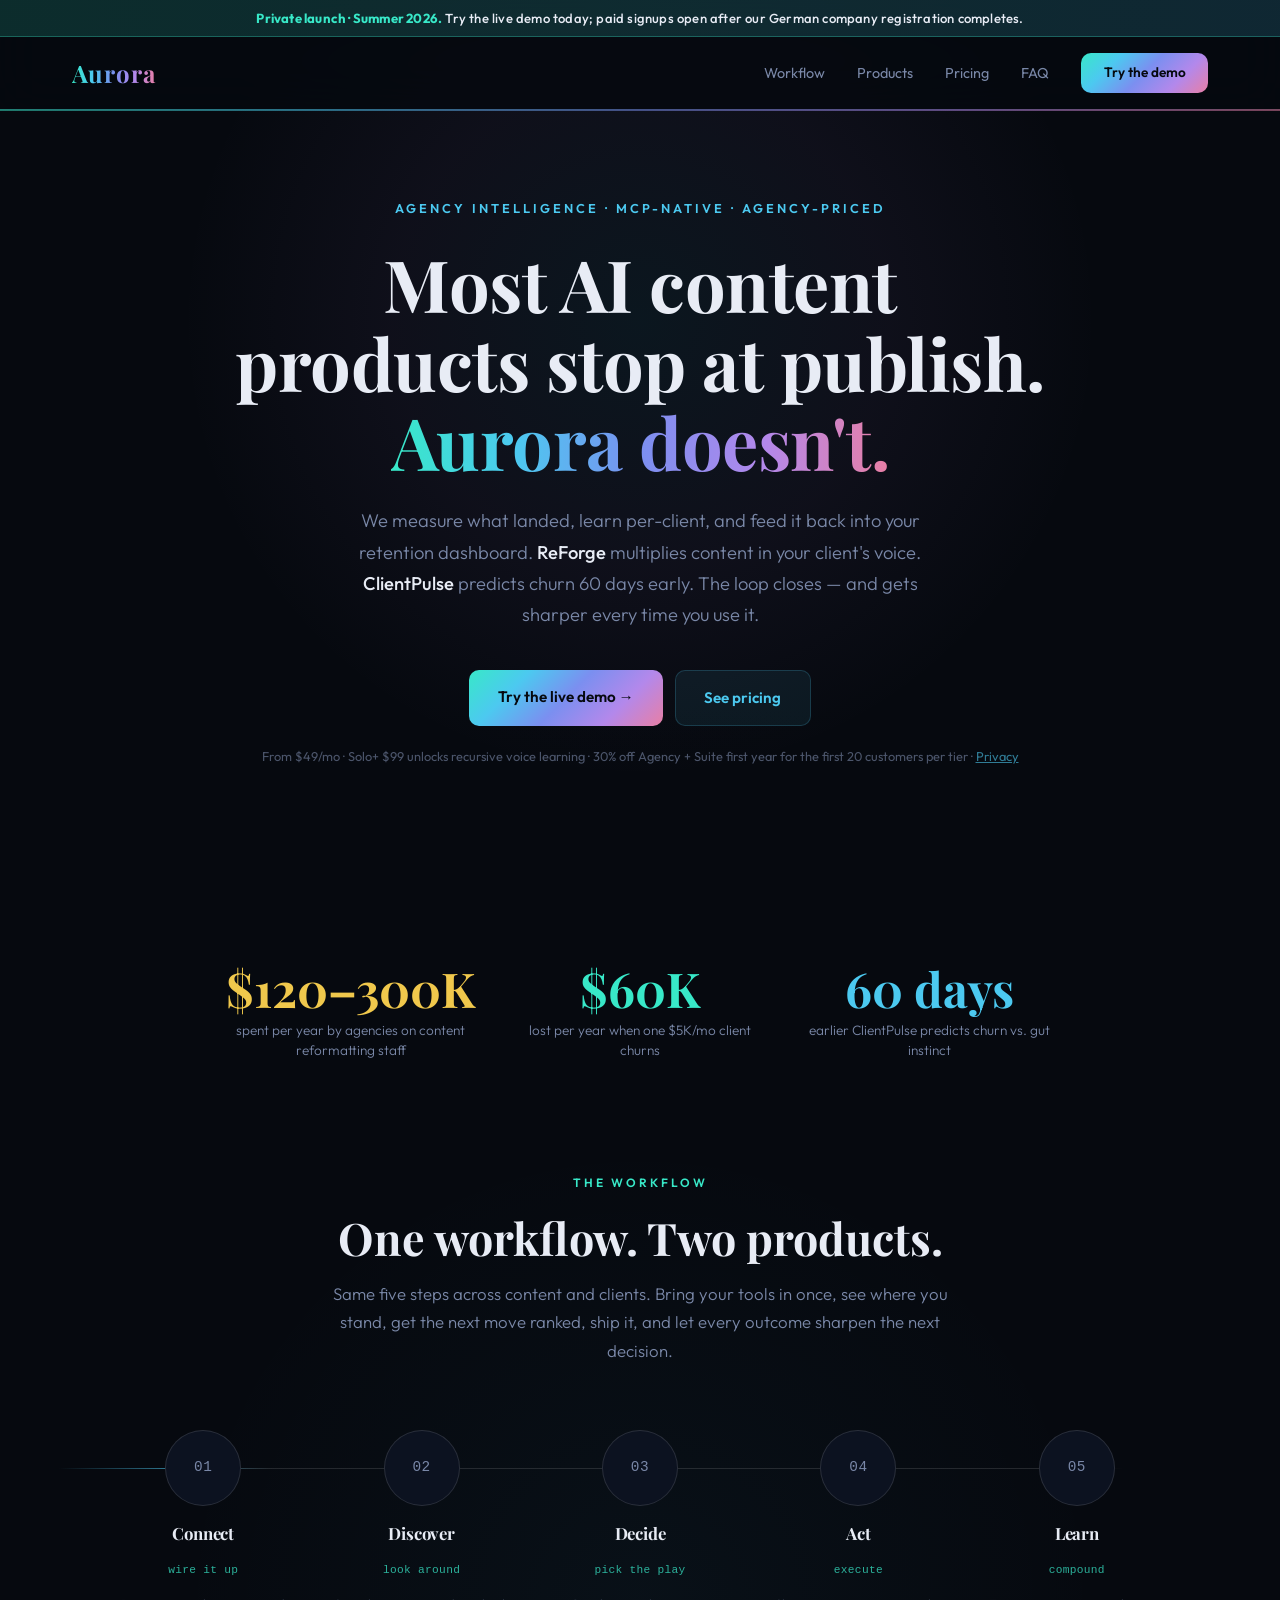
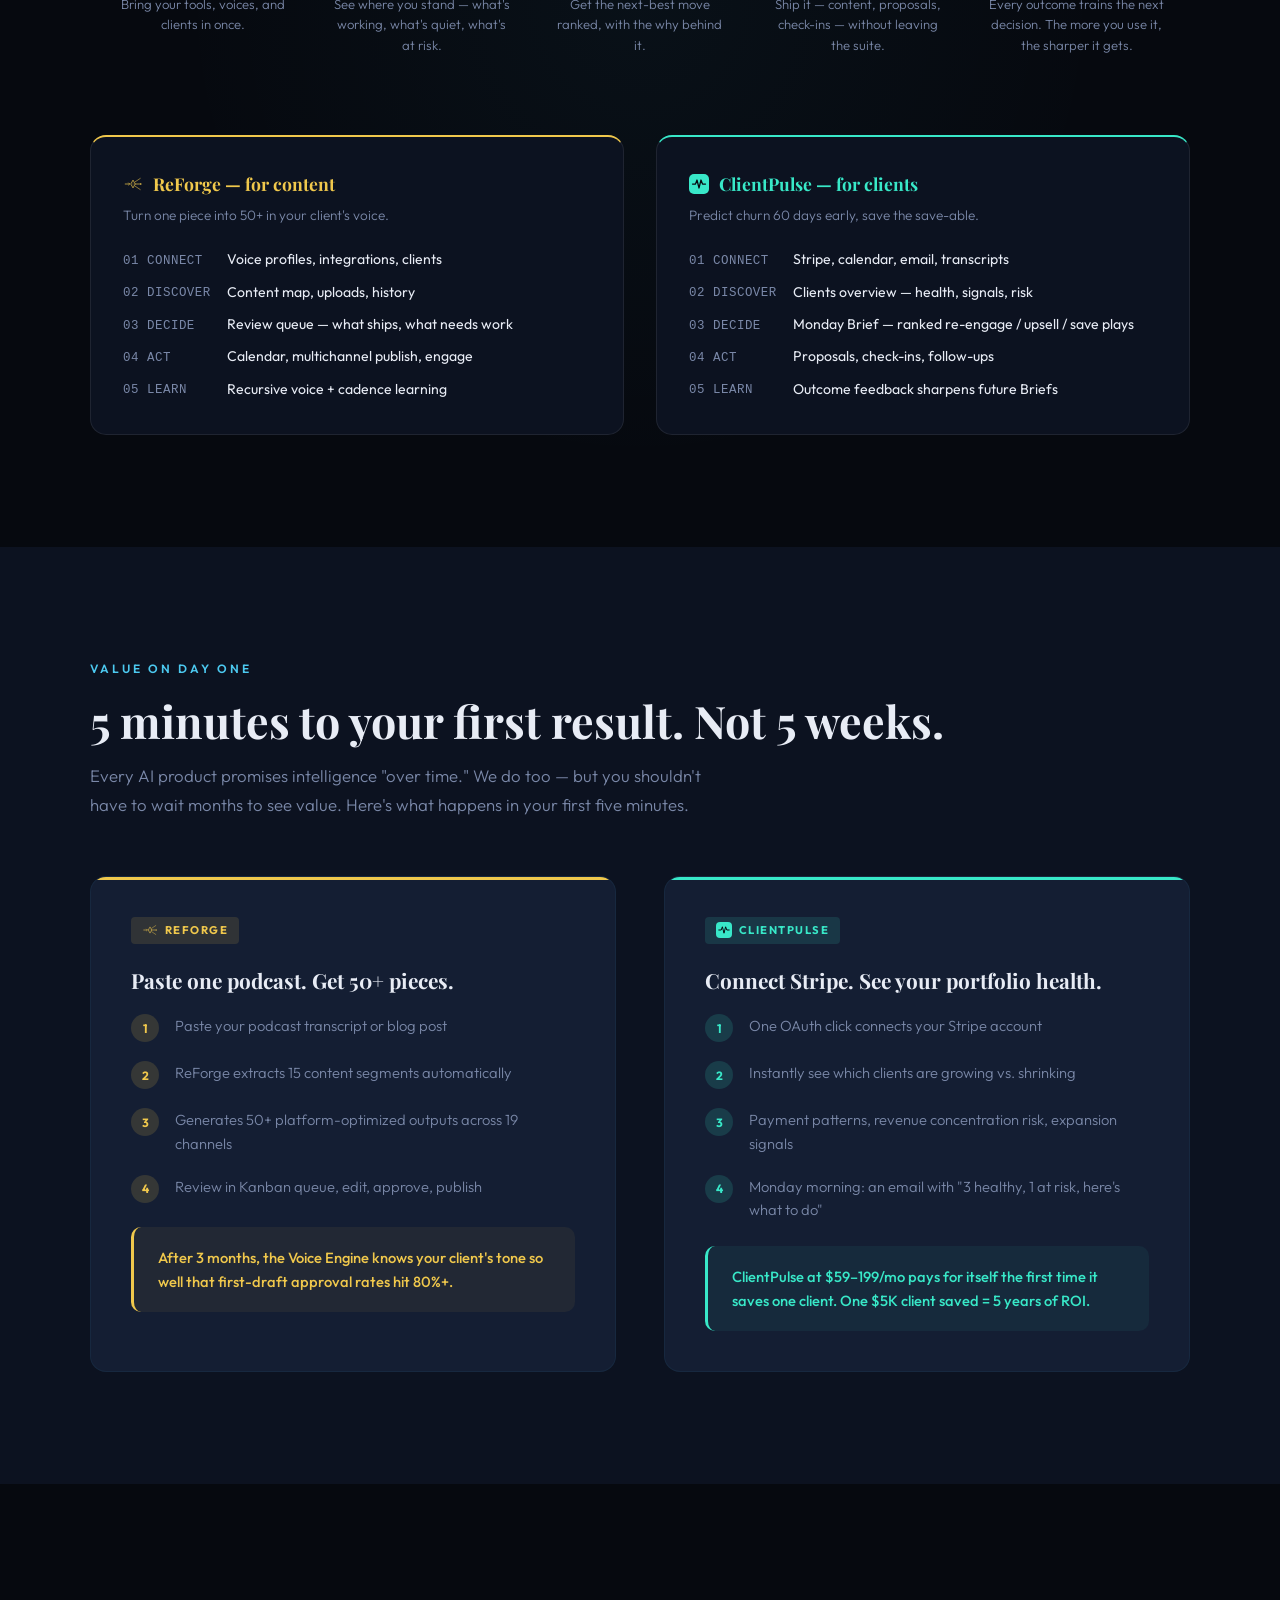
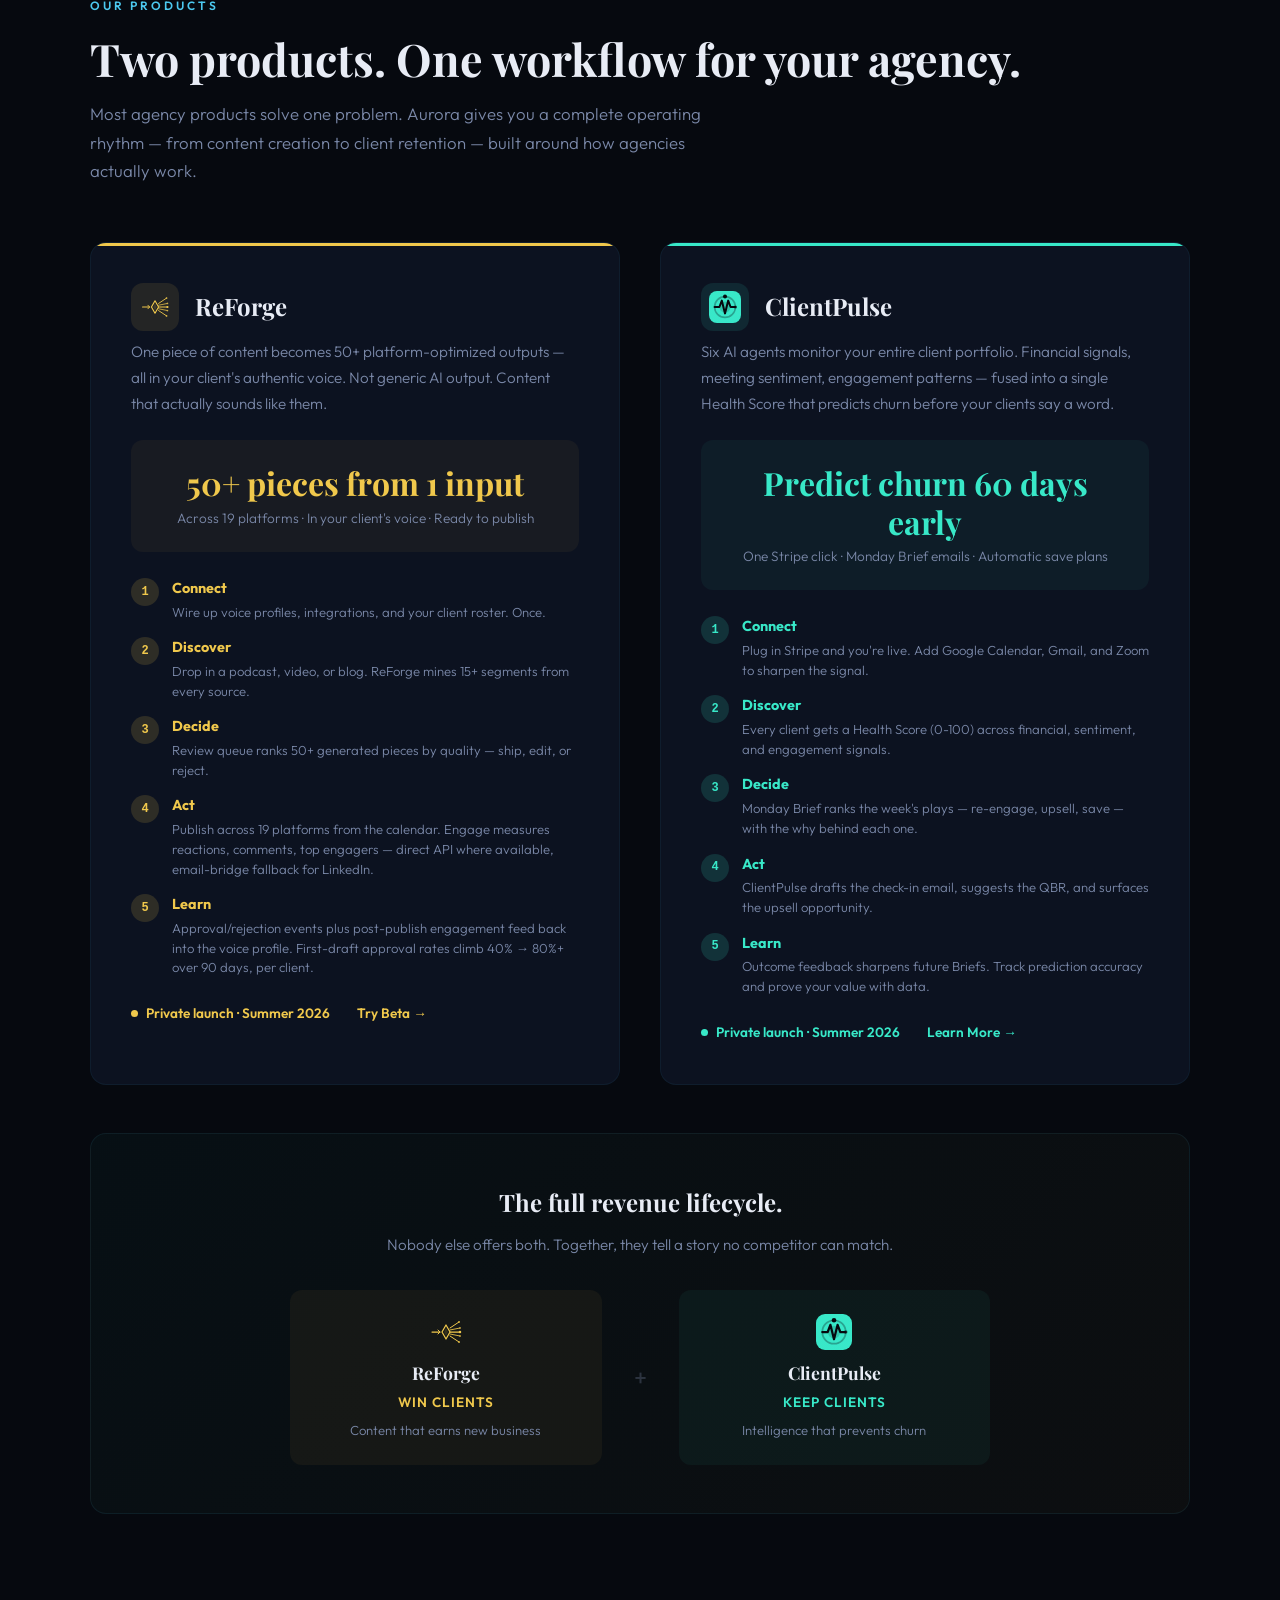
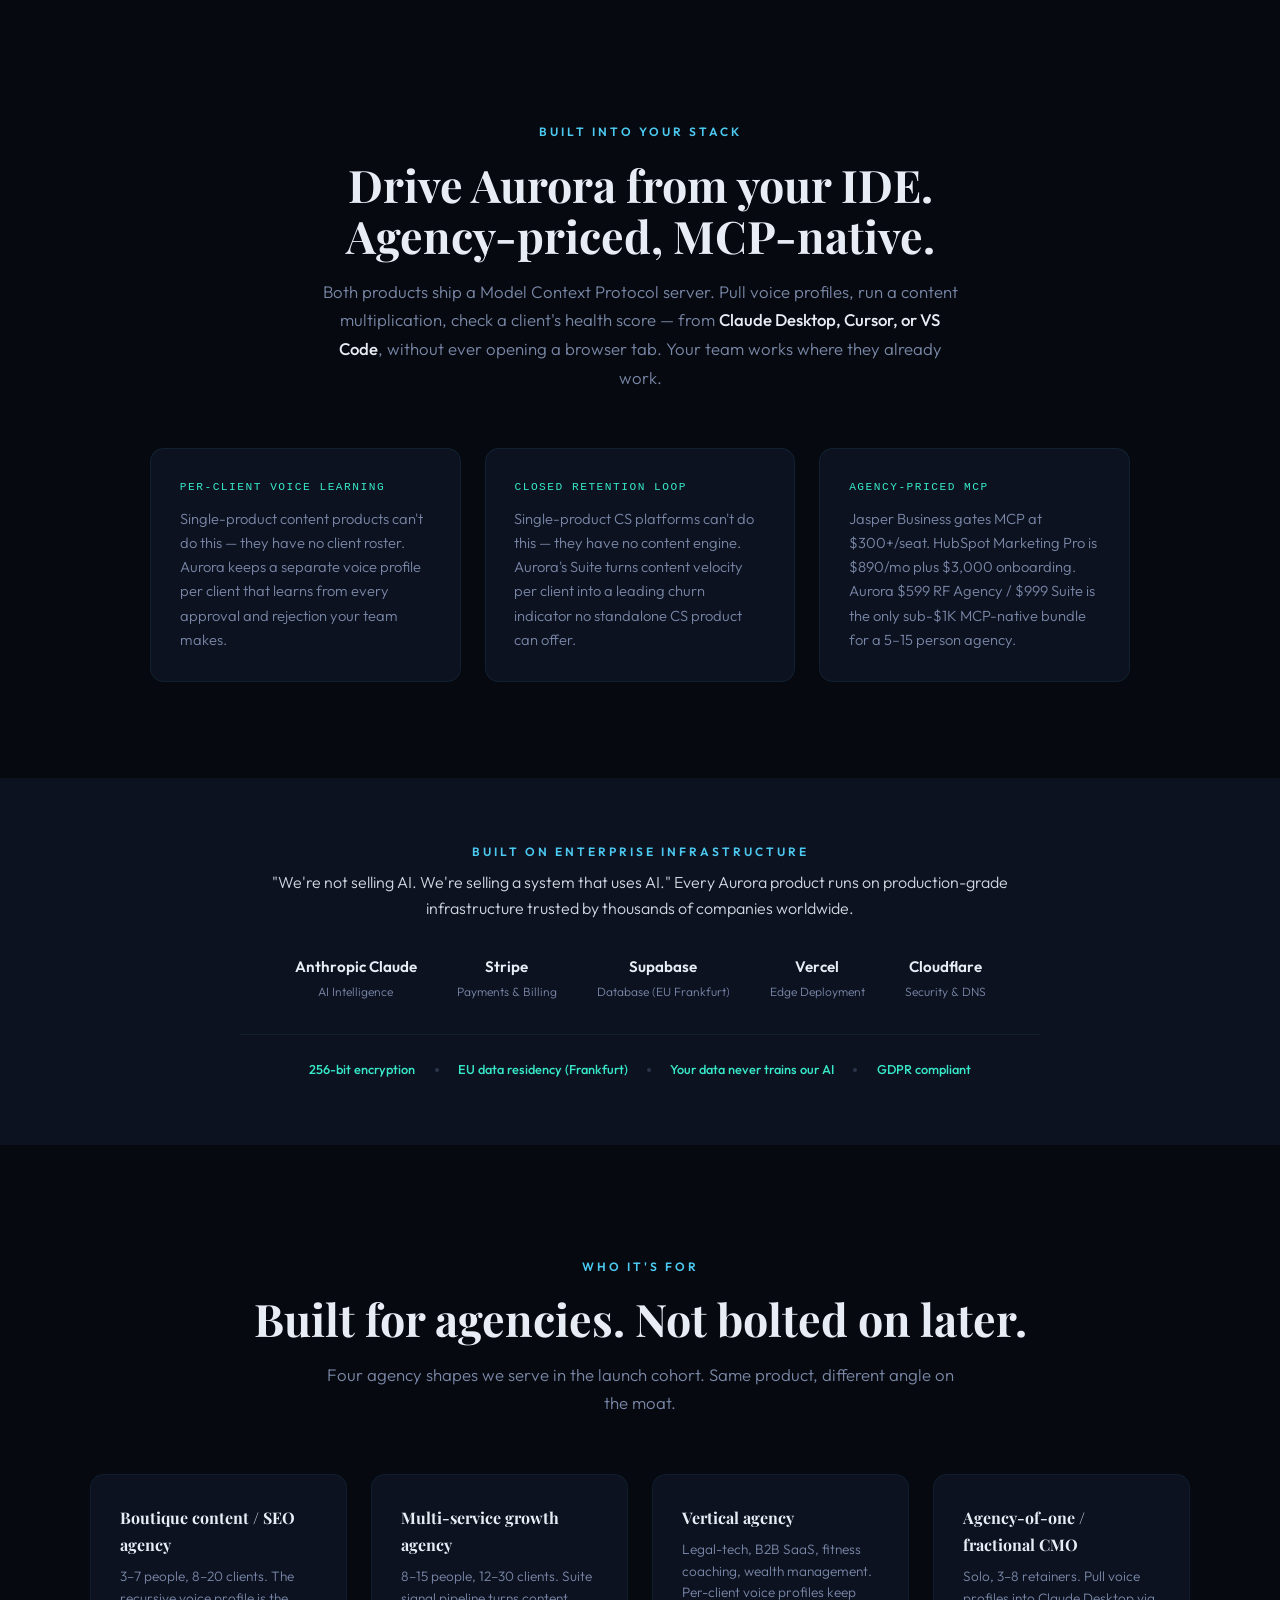
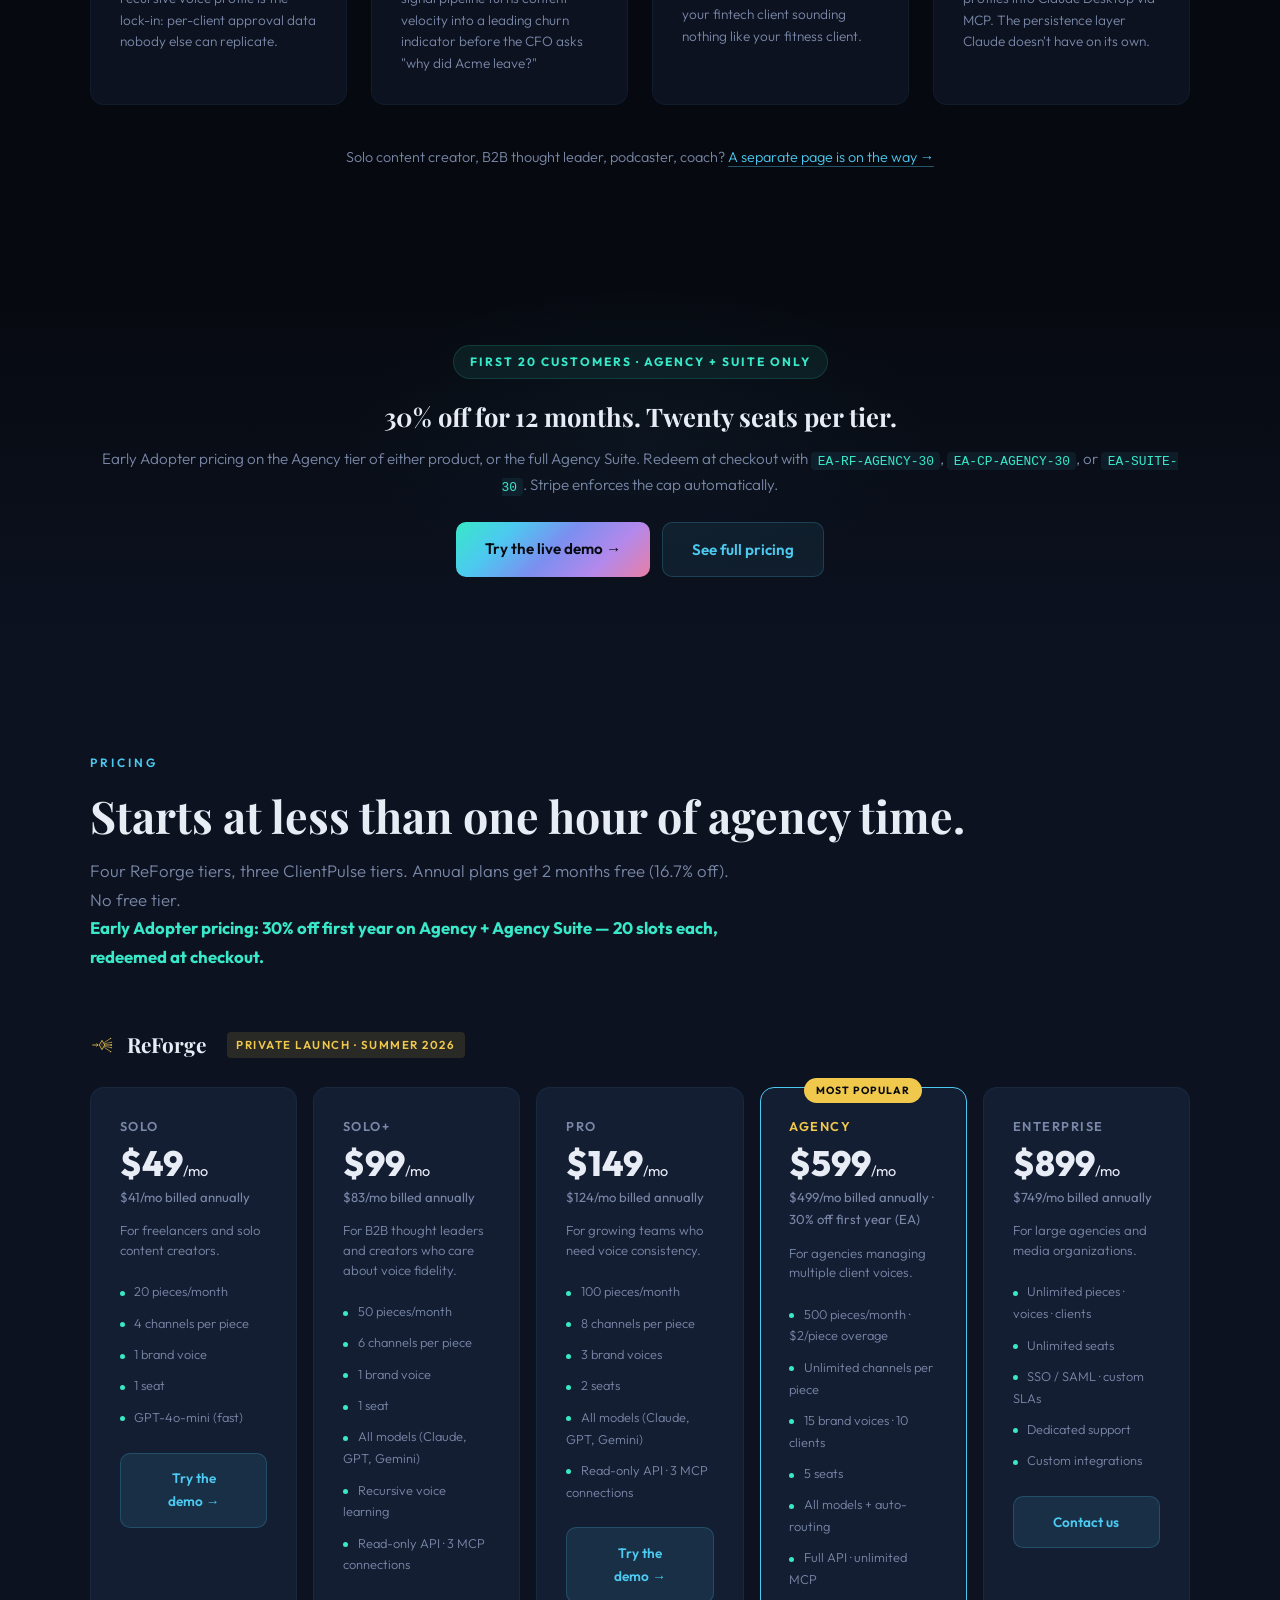
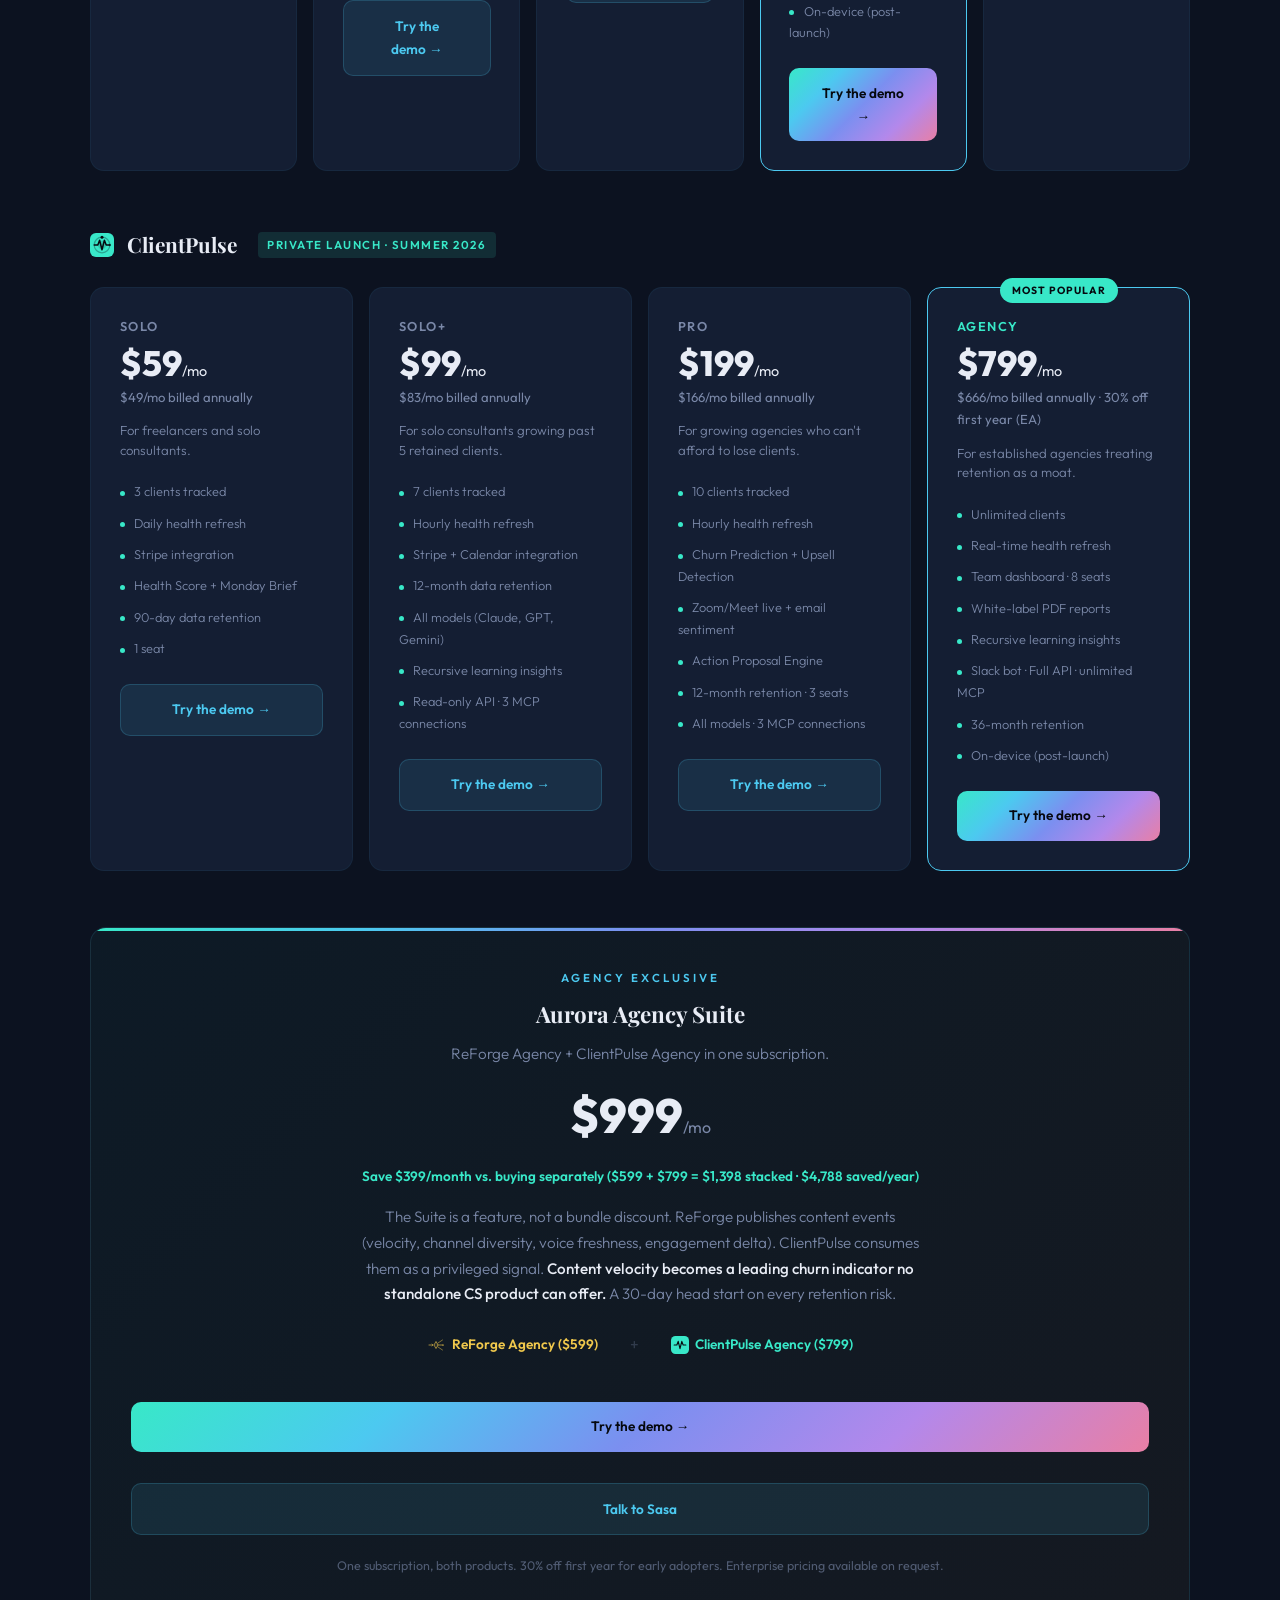
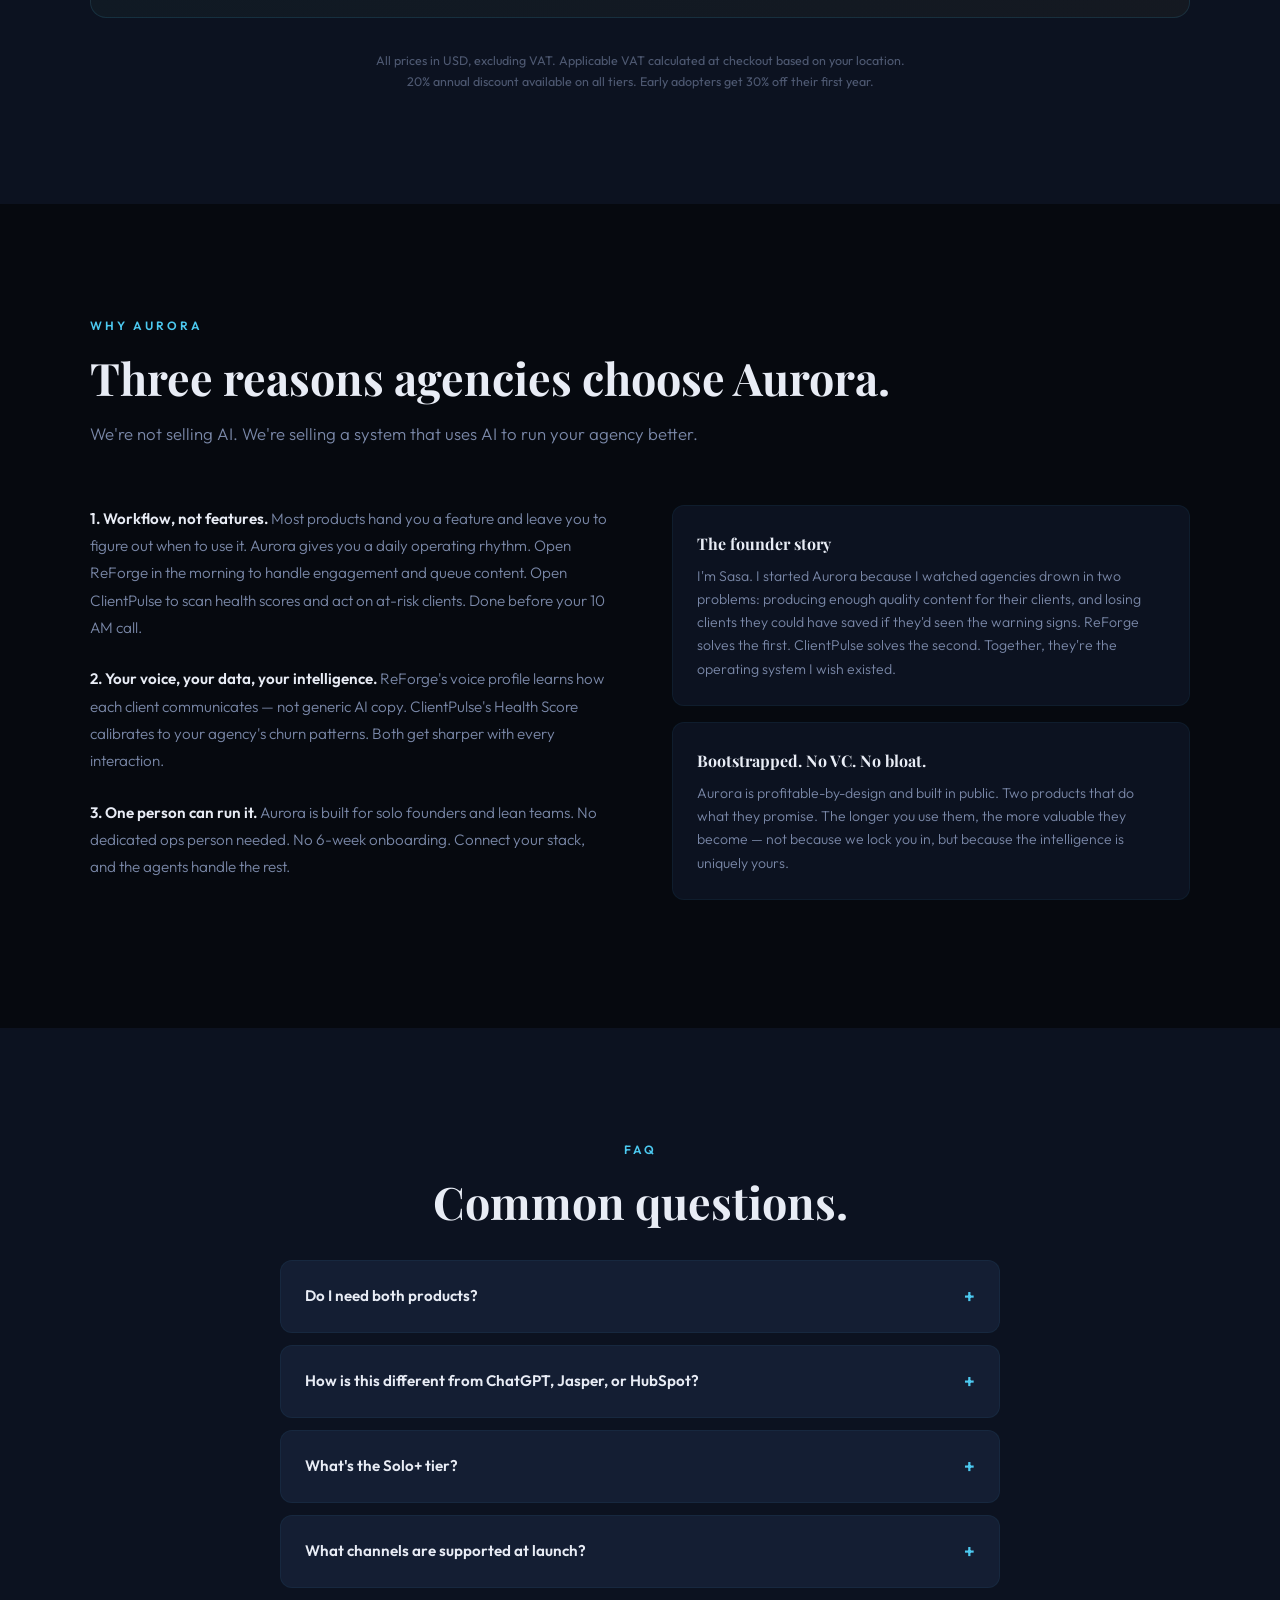
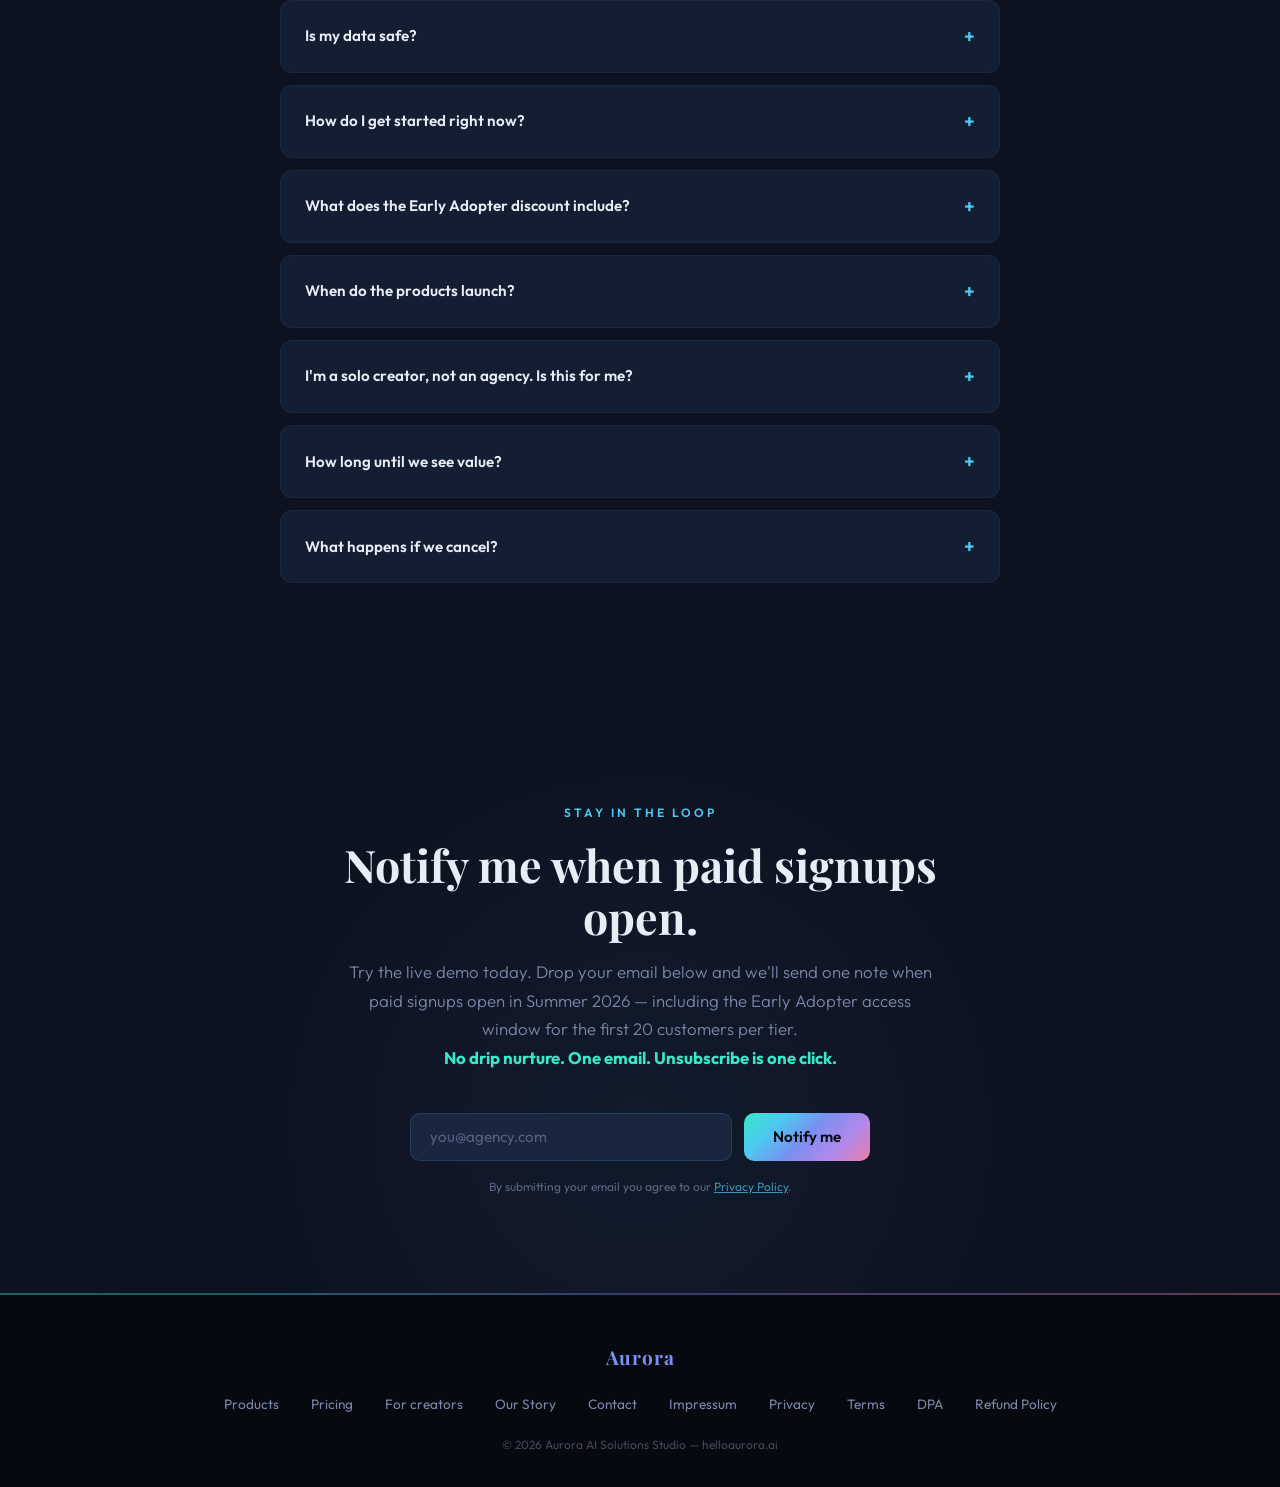
==== commit f5c3a9f1: "feat: Premium agency redesign (typography, workflow, and dashboard alignment)" ====
--- a/index.html
+++ b/index.html
@@ -3,23 +3,23 @@
 <head>
   <meta charset="UTF-8">
   <meta name="viewport" content="width=device-width, initial-scale=1.0">
-  <title>Aurora — AI Intelligence Tools for Agencies | helloaurora.ai</title>
-  <meta name="description" content="Aurora builds AI intelligence tools for agencies. ReForge turns one piece of content into 50+ in your client's voice. ClientPulse predicts client churn 60 days early. Win clients. Keep clients.">
-  <meta property="og:title" content="Aurora — Win clients. Keep clients.">
-  <meta property="og:description" content="AI intelligence tools for agencies. Content that wins new business. Intelligence that keeps existing clients.">
+  <title>Aurora — Agency intelligence with the loop closed | helloaurora.ai</title>
+  <meta name="description" content="Most AI content products stop at publish. Aurora measures what landed, learns per-client, and feeds it back into your retention dashboard. ReForge multiplies content in your client's voice. ClientPulse predicts churn 60 days early. The loop closes — that's the moat.">
+  <meta property="og:title" content="Aurora — Most AI content products stop at publish. Aurora doesn't.">
+  <meta property="og:description" content="Agency-priced intelligence with the loop closed. Per-client voice learning, content velocity as a churn signal, MCP-native, available from your IDE.">
   <meta property="og:url" content="https://helloaurora.ai">
   <meta property="og:type" content="website">
   <meta property="og:site_name" content="Aurora">
   <meta property="og:locale" content="en_US">
   <meta name="twitter:card" content="summary_large_image">
-  <meta name="twitter:title" content="Aurora — Win clients. Keep clients.">
-  <meta name="twitter:description" content="AI intelligence tools for agencies. Content that wins new business. Intelligence that keeps existing clients.">
+  <meta name="twitter:title" content="Aurora — The loop closes.">
+  <meta name="twitter:description" content="Agency intelligence: per-client voice learning, content velocity as a churn signal, MCP-native. Most AI content products stop at publish. Aurora doesn't.">
   <link rel="stylesheet" href="fonts/fonts.css">
   <!-- Display + body + mono fonts via bunny.net (GDPR-compliant EU CDN, no Google tracking).
        Existing self-hosted Outfit/Playfair stay loaded as a fallback during the typography
        transition; can be removed in a follow-up cleanup once we self-host these too. -->
   <link rel="preconnect" href="https://fonts.bunny.net" crossorigin>
-  <link rel="stylesheet" href="https://fonts.bunny.net/css?family=space-grotesk:400,500,600,700|inter:300,400,500,600|jetbrains-mono:400,500&display=swap">
+  <link rel="stylesheet" href="https://fonts.bunny.net/css?family=playfair-display:400,500,600,700|outfit:300,400,500,600,700|jetbrains-mono:400,500&display=swap">
   <style>
     :root {
       --aurora-gradient: linear-gradient(135deg, #38e8c8, #4cc9f0, #7b8ff0, #b388eb, #e87fa5);
@@ -37,13 +37,19 @@
       --clientpulse-accent: #38e8c8;
       --hairline: rgba(255, 255, 255, 0.08);
       --hairline-strong: rgba(255, 255, 255, 0.12);
-      --font-display: 'Space Grotesk', 'Outfit', system-ui, sans-serif;
-      --font-body: 'Inter', 'Outfit', system-ui, sans-serif;
+      --font-display: 'Playfair Display', serif;
+      --font-body: 'Outfit', sans-serif;
       --font-mono: 'JetBrains Mono', ui-monospace, 'SF Mono', Menlo, monospace;
     }
     *, *::before, *::after { box-sizing: border-box; margin: 0; padding: 0; }
     html { scroll-behavior: smooth; }
     body { font-family: var(--font-body); background: var(--bg-deep); color: var(--text-primary); line-height: 1.7; font-weight: 400; overflow-x: hidden; }
+
+    /* ── Pre-launch banner ── */
+    .pre-launch-banner { background: linear-gradient(90deg, rgba(56,232,200,0.16), rgba(76,201,240,0.16)); border-bottom: 1px solid rgba(56,232,200,0.3); padding: 0.55rem 1.5rem; text-align: center; font-size: 0.82rem; font-weight: 500; letter-spacing: 0.2px; line-height: 1.4; }
+    .pre-launch-banner strong { color: var(--accent-tertiary); font-weight: 700; }
+    .pre-launch-banner a { color: var(--accent-tertiary); text-decoration: none; border-bottom: 1px solid rgba(56,232,200,0.4); }
+    .pre-launch-banner a:hover { border-bottom-color: var(--accent-tertiary); }
 
     /* ── Nav ── */
     nav { position: fixed; top: 0; left: 0; right: 0; z-index: 100; backdrop-filter: blur(24px); -webkit-backdrop-filter: blur(24px); background: rgba(6, 9, 15, 0.82); border-bottom: 1px solid rgba(76, 201, 240, 0.08); }
@@ -52,7 +58,7 @@
     .nav-links { display: flex; gap: 2rem; align-items: center; }
     .nav-links a { color: var(--text-muted); text-decoration: none; font-size: 0.9rem; font-weight: 400; transition: color 0.25s; }
     .nav-links a:hover { color: var(--text-primary); }
-    .nav-cta { padding: 0.55rem 1.4rem !important; background: var(--aurora-gradient) !important; -webkit-text-fill-color: var(--bg-deep) !important; color: var(--bg-deep) !important; border-radius: 6px; font-weight: 600 !important; font-size: 0.85rem !important; transition: opacity 0.25s !important; }
+    .nav-cta { padding: 0.55rem 1.4rem !important; background: var(--aurora-gradient) !important; -webkit-text-fill-color: var(--bg-deep) !important; color: var(--bg-deep) !important; border-radius: 10px; font-weight: 600 !important; font-size: 0.85rem !important; transition: opacity 0.25s !important; }
     .nav-cta:hover { opacity: 0.88; }
     nav::after { content: ''; position: absolute; bottom: -2px; left: 0; right: 0; height: 2px; background: var(--aurora-gradient-h); opacity: 0.5; }
 
@@ -67,14 +73,19 @@
     .hero h1 .gradient-text { background: var(--aurora-gradient-h); -webkit-background-clip: text; -webkit-text-fill-color: transparent; background-clip: text; }
     .hero p.hero-sub-head { font-size: 1.15rem; color: var(--text-muted); max-width: 600px; margin: 0 auto 2.5rem; font-weight: 300; line-height: 1.7; }
     .hero-form { display: flex; gap: 0.75rem; max-width: 460px; margin: 0 auto; }
-    .hero-form input[type="email"] { flex: 1; padding: 0.85rem 1.2rem; background: var(--bg-surface); border: 1px solid rgba(76, 201, 240, 0.15); border-radius: 8px; color: var(--text-primary); font-family: var(--font-body); font-size: 0.95rem; outline: none; transition: border-color 0.25s; }
+    .hero-form input[type="email"] { flex: 1; padding: 0.85rem 1.2rem; background: var(--bg-surface); border: 1px solid rgba(76, 201, 240, 0.15); border-radius: 10px; color: var(--text-primary); font-family: var(--font-body); font-size: 0.95rem; outline: none; transition: border-color 0.25s; }
     .hero-form input[type="email"]:focus { border-color: var(--accent-primary); }
     .hero-form input[type="email"]::placeholder { color: var(--text-muted); opacity: 0.6; }
-    .hero-form button { padding: 0.85rem 1.8rem; background: var(--aurora-gradient); color: var(--bg-deep); border: none; border-radius: 8px; font-family: var(--font-body); font-weight: 600; font-size: 0.95rem; cursor: pointer; transition: opacity 0.25s, transform 0.2s; white-space: nowrap; }
+    .hero-form button { padding: 0.85rem 1.8rem; background: var(--aurora-gradient); color: var(--bg-deep); border: none; border-radius: 10px; font-family: var(--font-body); font-weight: 600; font-size: 0.95rem; cursor: pointer; transition: opacity 0.25s, transform 0.2s; white-space: nowrap; }
     .hero-form button:hover { opacity: 0.88; transform: translateY(-1px); }
+    .hero-actions { display: flex; gap: 0.75rem; justify-content: center; max-width: 520px; margin: 0 auto; flex-wrap: wrap; }
+    .hero-btn-primary, .hero-btn-secondary { padding: 0.85rem 1.8rem; border-radius: 10px; font-family: var(--font-body); font-weight: 600; font-size: 0.95rem; text-decoration: none; transition: opacity 0.25s, transform 0.2s; white-space: nowrap; display: inline-block; }
+    .hero-btn-primary { background: var(--aurora-gradient); color: var(--bg-deep) !important; }
+    .hero-btn-secondary { background: rgba(76, 201, 240, 0.08); color: var(--accent-primary); border: 1px solid rgba(76, 201, 240, 0.2); }
+    .hero-btn-primary:hover, .hero-btn-secondary:hover { opacity: 0.88; transform: translateY(-1px); }
     .success-msg { display: none; color: var(--accent-tertiary); font-weight: 600; margin-top: 1rem; }
     .success-msg.show { display: block; }
-    .hero-fine { margin-top: 1rem; font-size: 0.8rem; color: var(--text-muted); opacity: 0.5; }
+    .hero-fine { margin-top: 1.25rem; font-size: 0.8rem; color: var(--text-muted); opacity: 0.6; line-height: 1.6; }
 
     /* ── Section shared ── */
     section { padding: 7rem 2rem; }
@@ -235,7 +246,7 @@
     .pricing-product-header .pp-icon svg { width: 24px; height: 24px; }
     .pricing-product-header h3 { font-family: var(--font-display); font-weight: 700; font-size: 1.3rem; }
     .pricing-product-header .pp-tag { font-size: 0.72rem; font-weight: 600; text-transform: uppercase; letter-spacing: 1.5px; padding: 0.2rem 0.6rem; border-radius: 4px; margin-left: 0.5rem; }
-    .pricing-grid { display: grid; grid-template-columns: repeat(4, 1fr); gap: 1rem; }
+    .pricing-grid { display: grid; grid-template-columns: repeat(auto-fit, minmax(200px, 1fr)); gap: 1rem; }
     .price-card { background: var(--bg-twilight); border: 1px solid rgba(76, 201, 240, 0.06); border-radius: 14px; padding: 1.8rem; position: relative; transition: border-color 0.3s; }
     .price-card:hover { border-color: rgba(76, 201, 240, 0.15); }
     .price-card.highlighted { border-color: var(--accent-primary); }
@@ -250,7 +261,7 @@
     .price-features li.included::before { background: var(--accent-tertiary); }
     .price-features li.excluded { opacity: 0.4; }
     .price-features li.excluded::before { background: var(--text-muted); }
-    .price-cta { display: block; width: 100%; margin-top: 1.2rem; padding: 0.7rem 1rem; border: none; border-radius: 8px; font-family: var(--font-body); font-size: 0.85rem; font-weight: 600; cursor: pointer; text-align: center; text-decoration: none; transition: opacity 0.25s, transform 0.2s; }
+    .price-cta { display: block; width: 100%; margin-top: 1.2rem; padding: 0.85rem 2rem; border: none; border-radius: 10px; font-family: var(--font-body); font-size: 0.85rem; font-weight: 600; cursor: pointer; text-align: center; text-decoration: none; transition: opacity 0.25s, transform 0.2s; }
     .price-cta:hover { opacity: 0.85; transform: translateY(-1px); }
     .price-cta.primary { background: var(--aurora-gradient); color: var(--bg-deep); }
     .price-cta.secondary { background: rgba(76, 201, 240, 0.1); color: var(--accent-primary); border: 1px solid rgba(76, 201, 240, 0.2); }
@@ -331,6 +342,10 @@
 
   <!-- NAV -->
   <nav>
+    <div class="pre-launch-banner">
+      <strong>Private launch · Summer 2026.</strong>
+      Try the live demo today; paid signups open after our German company registration completes.
+    </div>
     <div class="nav-inner">
       <a href="#" class="nav-brand">Aurora</a>
       <button class="nav-toggle" onclick="document.querySelector('.nav-links').classList.toggle('open')" aria-label="Menu">
@@ -341,7 +356,7 @@
         <a href="#products">Products</a>
         <a href="#pricing">Pricing</a>
         <a href="#faq">FAQ</a>
-        <a href="#waitlist" class="nav-cta">Get Started</a>
+        <a href="https://reforge.helloaurora.ai/api/demo/signin" class="nav-cta">Try the demo</a>
       </div>
     </div>
   </nav>
@@ -349,16 +364,15 @@
   <!-- HERO -->
   <section class="hero">
     <div class="hero-content">
-      <p class="hero-eyebrow">AI Intelligence for Agencies</p>
-      <h1><span class="gradient-text">Win clients.</span> Keep clients.</h1>
-      <p class="hero-sub-head">One workflow, two products. <strong style="color: var(--text-primary); font-weight: 500; white-space: nowrap;">Connect &middot; Discover &middot; Decide &middot; Act &middot; Learn</strong>&nbsp;&mdash; across content (ReForge) and clients (ClientPulse). The loop closes, and gets sharper every time you use it.</p>
-
-      <form class="hero-form" id="hero-form" onsubmit="submitForm(event, 'hero-success')">
-        <input type="email" placeholder="you@agency.com" required>
-        <button type="submit">Get Started</button>
-      </form>
-      <div id="hero-success" class="success-msg">You're on the list. We'll be in touch soon.</div>
-      <p class="hero-fine">Plans from $49/mo &middot; 30% off Agency + Suite first year &middot; <a href="/privacy" style="color: var(--accent-primary); text-decoration: underline;">Privacy Policy</a></p>
+      <p class="hero-eyebrow">Agency intelligence &middot; MCP-native &middot; Agency-priced</p>
+      <h1>Most AI content products stop at publish.<br><span class="gradient-text">Aurora doesn't.</span></h1>
+      <p class="hero-sub-head">We measure what landed, learn per-client, and feed it back into your retention dashboard. <strong style="color: var(--text-primary); font-weight: 500;">ReForge</strong> multiplies content in your client's voice. <strong style="color: var(--text-primary); font-weight: 500;">ClientPulse</strong> predicts churn 60 days early. The loop closes &mdash; and gets sharper every time you use it.</p>
+
+      <div class="hero-actions">
+        <a href="https://reforge.helloaurora.ai/api/demo/signin" class="hero-btn-primary">Try the live demo &rarr;</a>
+        <a href="#pricing" class="hero-btn-secondary">See pricing</a>
+      </div>
+      <p class="hero-fine">From $49/mo &middot; Solo+ $99 unlocks recursive voice learning &middot; 30% off Agency + Suite first year for the first 20 customers per tier &middot; <a href="/privacy" style="color: var(--accent-primary); text-decoration: underline;">Privacy</a></p>
     </div>
   </section>
 
@@ -501,7 +515,7 @@
       <div class="reveal">
         <p class="section-label">Our Products</p>
         <h2 class="section-title">Two products. One workflow for your agency.</h2>
-        <p class="section-desc">Most agency tools solve one problem. Aurora gives you a complete operating rhythm — from content creation to client retention — built around how agencies actually work.</p>
+        <p class="section-desc">Most agency products solve one problem. Aurora gives you a complete operating rhythm &mdash; from content creation to client retention &mdash; built around how agencies actually work.</p>
       </div>
 
       <div class="product-showcase">
@@ -523,8 +537,8 @@
             <div class="wf-step"><span class="wf-num" style="background: rgba(240,200,76,0.15); color: var(--reforge-accent); font-family: var(--font-mono);">1</span><div><strong style="color: var(--reforge-accent);">Connect</strong><p>Wire up voice profiles, integrations, and your client roster. Once.</p></div></div>
             <div class="wf-step"><span class="wf-num" style="background: rgba(240,200,76,0.15); color: var(--reforge-accent); font-family: var(--font-mono);">2</span><div><strong style="color: var(--reforge-accent);">Discover</strong><p>Drop in a podcast, video, or blog. ReForge mines 15+ segments from every source.</p></div></div>
             <div class="wf-step"><span class="wf-num" style="background: rgba(240,200,76,0.15); color: var(--reforge-accent); font-family: var(--font-mono);">3</span><div><strong style="color: var(--reforge-accent);">Decide</strong><p>Review queue ranks 50+ generated pieces by quality &mdash; ship, edit, or reject.</p></div></div>
-            <div class="wf-step"><span class="wf-num" style="background: rgba(240,200,76,0.15); color: var(--reforge-accent); font-family: var(--font-mono);">4</span><div><strong style="color: var(--reforge-accent);">Act</strong><p>Publish across 19 platforms from the calendar. Engage handles comments + mentions. <em style="opacity:0.6;">Engage: Coming soon</em></p></div></div>
-            <div class="wf-step"><span class="wf-num" style="background: rgba(240,200,76,0.15); color: var(--reforge-accent); font-family: var(--font-mono);">5</span><div><strong style="color: var(--reforge-accent);">Learn</strong><p>Recursive voice + cadence learning &mdash; every outcome trains the next draft. <em style="opacity:0.6;">Coming soon</em></p></div></div>
+            <div class="wf-step"><span class="wf-num" style="background: rgba(240,200,76,0.15); color: var(--reforge-accent); font-family: var(--font-mono);">4</span><div><strong style="color: var(--reforge-accent);">Act</strong><p>Publish across 19 platforms from the calendar. Engage measures reactions, comments, top engagers &mdash; direct API where available, email-bridge fallback for LinkedIn.</p></div></div>
+            <div class="wf-step"><span class="wf-num" style="background: rgba(240,200,76,0.15); color: var(--reforge-accent); font-family: var(--font-mono);">5</span><div><strong style="color: var(--reforge-accent);">Learn</strong><p>Approval/rejection events plus post-publish engagement feed back into the voice profile. First-draft approval rates climb 40% &rarr; 80%+ over 90 days, per client.</p></div></div>
           </div>
           <div style="display: flex; align-items: center; gap: 0.5rem;">
             <div class="product-status" style="color: var(--reforge-accent);"><span class="status-dot" style="background: var(--reforge-accent);"></span> Private launch · Summer 2026</div>
@@ -583,6 +597,31 @@
     </div>
   </section>
 
+  <!-- MCP / AGENCY-PRICED -->
+  <section id="built-in" style="background: var(--bg-deep); padding: 6rem 2rem;">
+    <div class="section-inner" style="text-align: center;">
+      <div class="reveal">
+        <p class="section-label">Built into your stack</p>
+        <h2 class="section-title">Drive Aurora from your IDE.<br><span class="gradient-text">Agency-priced, MCP-native.</span></h2>
+        <p class="section-desc section-desc-center">Both products ship a Model Context Protocol server. Pull voice profiles, run a content multiplication, check a client's health score &mdash; from <strong style="color: var(--text-primary); font-weight: 500;">Claude Desktop, Cursor, or VS Code</strong>, without ever opening a browser tab. Your team works where they already work.</p>
+      </div>
+      <div class="reveal" style="display: grid; grid-template-columns: repeat(3, 1fr); gap: 1.5rem; margin-top: 3rem; max-width: 980px; margin-left: auto; margin-right: auto; text-align: left;">
+        <div style="background: var(--bg-polar); border: 1px solid rgba(76,201,240,0.08); border-radius: 14px; padding: 1.8rem;">
+          <p style="font-family: var(--font-mono); font-size: 0.7rem; color: var(--accent-tertiary); text-transform: uppercase; letter-spacing: 1.5px; margin-bottom: 0.6rem;">Per-client voice learning</p>
+          <p style="font-size: 0.92rem; color: var(--text-muted); font-weight: 300; line-height: 1.65;">Single-product content products can't do this &mdash; they have no client roster. Aurora keeps a separate voice profile per client that learns from every approval and rejection your team makes.</p>
+        </div>
+        <div style="background: var(--bg-polar); border: 1px solid rgba(76,201,240,0.08); border-radius: 14px; padding: 1.8rem;">
+          <p style="font-family: var(--font-mono); font-size: 0.7rem; color: var(--accent-tertiary); text-transform: uppercase; letter-spacing: 1.5px; margin-bottom: 0.6rem;">Closed retention loop</p>
+          <p style="font-size: 0.92rem; color: var(--text-muted); font-weight: 300; line-height: 1.65;">Single-product CS platforms can't do this &mdash; they have no content engine. Aurora's Suite turns content velocity per client into a leading churn indicator no standalone CS product can offer.</p>
+        </div>
+        <div style="background: var(--bg-polar); border: 1px solid rgba(76,201,240,0.08); border-radius: 14px; padding: 1.8rem;">
+          <p style="font-family: var(--font-mono); font-size: 0.7rem; color: var(--accent-tertiary); text-transform: uppercase; letter-spacing: 1.5px; margin-bottom: 0.6rem;">Agency-priced MCP</p>
+          <p style="font-size: 0.92rem; color: var(--text-muted); font-weight: 300; line-height: 1.65;">Jasper Business gates MCP at $300+/seat. HubSpot Marketing Pro is $890/mo plus $3,000 onboarding. Aurora $599 RF Agency / $999 Suite is the only sub-$1K MCP-native bundle for a 5&ndash;15 person agency.</p>
+        </div>
+      </div>
+    </div>
+  </section>
+
   <!-- TRUST BAR -->
   <div class="social-proof">
     <div class="proof-inner reveal">
@@ -628,40 +667,42 @@
       <div class="reveal">
         <p class="section-label">Who it's for</p>
         <h2 class="section-title">Built for agencies. Not bolted on later.</h2>
-        <p class="section-desc section-desc-center">Aurora is purpose-built for the teams that need it most.</p>
+        <p class="section-desc section-desc-center">Four agency shapes we serve in the launch cohort. Same product, different angle on the moat.</p>
       </div>
       <div class="audience-grid reveal">
         <div class="audience-item">
-          <h4>Digital Marketing Agencies</h4>
-          <p>Managing content, paid media, SEO, and social across 5-50 client accounts.</p>
+          <h4>Boutique content / SEO agency</h4>
+          <p>3&ndash;7 people, 8&ndash;20 clients. The recursive voice profile is the lock-in: per-client approval data nobody else can replicate.</p>
         </div>
         <div class="audience-item">
-          <h4>Social Media Agencies</h4>
-          <p>High client volume, high content output, high churn risk.</p>
+          <h4>Multi-service growth agency</h4>
+          <p>8&ndash;15 people, 12&ndash;30 clients. Suite signal pipeline turns content velocity into a leading churn indicator before the CFO asks "why did Acme leave?"</p>
         </div>
         <div class="audience-item">
-          <h4>Creative &amp; PR Agencies</h4>
-          <p>Relationship-heavy, retainer-based, where one lost client costs $60K/year.</p>
+          <h4>Vertical agency</h4>
+          <p>Legal-tech, B2B SaaS, fitness coaching, wealth management. Per-client voice profiles keep your fintech client sounding nothing like your fitness client.</p>
         </div>
         <div class="audience-item">
-          <h4>Freelancers (5-15 clients)</h4>
-          <p>Solo operators who need the leverage of a full team.</p>
-        </div>
-      </div>
+          <h4>Agency-of-one / fractional CMO</h4>
+          <p>Solo, 3&ndash;8 retainers. Pull voice profiles into Claude Desktop via MCP. The persistence layer Claude doesn't have on its own.</p>
+        </div>
+      </div>
+      <p class="reveal" style="margin-top: 2.5rem; font-size: 0.9rem; color: var(--text-muted); font-weight: 300;">
+        Solo content creator, B2B thought leader, podcaster, coach? <a href="/for-creators" style="color: var(--accent-primary); text-decoration: none; border-bottom: 1px solid rgba(76,201,240,0.4);">A separate page is on the way &rarr;</a>
+      </p>
     </div>
   </section>
 
   <!-- MID-PAGE CTA -->
   <div class="mid-cta reveal">
     <div class="section-inner">
-      <span class="urgency-badge">Only 50 founding spots</span>
-      <h3>Ready to run your agency smarter?</h3>
-      <p>First 50 agencies get 30% off — locked in for life. No credit card required to start.</p>
-      <form class="hero-form" id="mid-form" style="max-width: 460px; margin: 0 auto;" onsubmit="submitForm(event, 'mid-success')">
-        <input type="email" placeholder="you@agency.com" required>
-        <button type="submit">Get Started</button>
-      </form>
-      <div id="mid-success" class="success-msg">You're on the list. We'll be in touch soon.</div>
+      <span class="urgency-badge">First 20 customers · Agency + Suite only</span>
+      <h3>30% off for 12 months. Twenty seats per tier.</h3>
+      <p>Early Adopter pricing on the Agency tier of either product, or the full Agency Suite. Redeem at checkout with <code style="font-family: var(--font-mono); font-size: 0.85em; background: rgba(76,201,240,0.08); padding: 0.1rem 0.4rem; border-radius: 4px; color: var(--accent-tertiary);">EA-RF-AGENCY-30</code>, <code style="font-family: var(--font-mono); font-size: 0.85em; background: rgba(76,201,240,0.08); padding: 0.1rem 0.4rem; border-radius: 4px; color: var(--accent-tertiary);">EA-CP-AGENCY-30</code>, or <code style="font-family: var(--font-mono); font-size: 0.85em; background: rgba(76,201,240,0.08); padding: 0.1rem 0.4rem; border-radius: 4px; color: var(--accent-tertiary);">EA-SUITE-30</code>. Stripe enforces the cap automatically.</p>
+      <div class="hero-actions" style="margin-top: 1.5rem;">
+        <a href="https://reforge.helloaurora.ai/api/demo/signin" class="hero-btn-primary">Try the live demo &rarr;</a>
+        <a href="#pricing" class="hero-btn-secondary">See full pricing</a>
+      </div>
     </div>
   </div>
 
@@ -694,7 +735,23 @@
               <li class="included">1 seat</li>
               <li class="included">GPT-4o-mini (fast)</li>
             </ul>
-            <a href="https://reforge.helloaurora.ai/auth/signup?plan=rf_solo" class="price-cta secondary">Get Solo</a>
+            <a href="https://reforge.helloaurora.ai/api/demo/signin" class="price-cta secondary">Try the demo &rarr;</a>
+          </div>
+          <div class="price-card">
+            <p class="price-tier">Solo+</p>
+            <p class="price-amount">$99<span style="font-size: 0.9rem; font-weight: 400;">/mo</span></p>
+            <p class="price-period">$83/mo billed annually</p>
+            <p class="price-desc">For B2B thought leaders and creators who care about voice fidelity.</p>
+            <ul class="price-features">
+              <li class="included">50 pieces/month</li>
+              <li class="included">6 channels per piece</li>
+              <li class="included">1 brand voice</li>
+              <li class="included">1 seat</li>
+              <li class="included">All models (Claude, GPT, Gemini)</li>
+              <li class="included">Recursive voice learning</li>
+              <li class="included">Read-only API &middot; 3 MCP connections</li>
+            </ul>
+            <a href="https://reforge.helloaurora.ai/api/demo/signin" class="price-cta secondary">Try the demo &rarr;</a>
           </div>
           <div class="price-card">
             <p class="price-tier">Pro</p>
@@ -709,7 +766,7 @@
               <li class="included">All models (Claude, GPT, Gemini)</li>
               <li class="included">Read-only API · 3 MCP connections</li>
             </ul>
-            <a href="https://reforge.helloaurora.ai/auth/signup?plan=rf_pro" class="price-cta secondary">Get Pro</a>
+            <a href="https://reforge.helloaurora.ai/api/demo/signin" class="price-cta secondary">Try the demo &rarr;</a>
           </div>
           <div class="price-card highlighted">
             <span class="badge" style="background: var(--reforge-accent); color: var(--bg-deep);">Most Popular</span>
@@ -726,7 +783,7 @@
               <li class="included">Full API · unlimited MCP</li>
               <li class="included">On-device (post-launch)</li>
             </ul>
-            <a href="https://reforge.helloaurora.ai/auth/signup?plan=rf_agency" class="price-cta primary">Get Agency</a>
+            <a href="https://reforge.helloaurora.ai/api/demo/signin" class="price-cta primary">Try the demo &rarr;</a>
           </div>
           <div class="price-card">
             <p class="price-tier">Enterprise</p>
@@ -766,7 +823,23 @@
               <li class="included">90-day data retention</li>
               <li class="included">1 seat</li>
             </ul>
-            <a href="https://clientpulse.helloaurora.ai/auth/signup?plan=cp_solo" class="price-cta secondary">Get Solo</a>
+            <a href="https://clientpulse.helloaurora.ai/api/demo/signin" class="price-cta secondary">Try the demo &rarr;</a>
+          </div>
+          <div class="price-card">
+            <p class="price-tier">Solo+</p>
+            <p class="price-amount">$99<span style="font-size: 0.9rem; font-weight: 400;">/mo</span></p>
+            <p class="price-period">$83/mo billed annually</p>
+            <p class="price-desc">For solo consultants growing past 5 retained clients.</p>
+            <ul class="price-features">
+              <li class="included">7 clients tracked</li>
+              <li class="included">Hourly health refresh</li>
+              <li class="included">Stripe + Calendar integration</li>
+              <li class="included">12-month data retention</li>
+              <li class="included">All models (Claude, GPT, Gemini)</li>
+              <li class="included">Recursive learning insights</li>
+              <li class="included">Read-only API &middot; 3 MCP connections</li>
+            </ul>
+            <a href="https://clientpulse.helloaurora.ai/api/demo/signin" class="price-cta secondary">Try the demo &rarr;</a>
           </div>
           <div class="price-card">
             <p class="price-tier">Pro</p>
@@ -782,7 +855,7 @@
               <li class="included">12-month retention · 3 seats</li>
               <li class="included">All models · 3 MCP connections</li>
             </ul>
-            <a href="https://clientpulse.helloaurora.ai/auth/signup?plan=cp_pro" class="price-cta secondary">Get Pro</a>
+            <a href="https://clientpulse.helloaurora.ai/api/demo/signin" class="price-cta secondary">Try the demo &rarr;</a>
           </div>
           <div class="price-card highlighted">
             <span class="badge" style="background: var(--clientpulse-accent); color: var(--bg-deep);">Most Popular</span>
@@ -800,7 +873,7 @@
               <li class="included">36-month retention</li>
               <li class="included">On-device (post-launch)</li>
             </ul>
-            <a href="https://clientpulse.helloaurora.ai/auth/signup?plan=cp_agency" class="price-cta primary">Get Agency</a>
+            <a href="https://clientpulse.helloaurora.ai/api/demo/signin" class="price-cta primary">Try the demo &rarr;</a>
           </div>
         </div>
       </div>
@@ -812,15 +885,15 @@
         <p style="color: var(--text-muted); font-size: 0.95rem; font-weight: 300; margin-bottom: 0.5rem;">ReForge Agency + ClientPulse Agency in one subscription.</p>
         <p class="bundle-price">$999<span style="font-size: 1rem; font-weight: 400; color: var(--text-muted);">/mo</span></p>
         <p class="bundle-save">Save $399/month vs. buying separately ($599 + $799 = $1,398 stacked · $4,788 saved/year)</p>
-        <p class="bundle-desc">The "win and keep" package. After six months of compounding data in both products, the switching cost is real — not because we lock you in, but because the intelligence is yours and it keeps getting better.</p>
+        <p class="bundle-desc">The Suite is a feature, not a bundle discount. ReForge publishes content events (velocity, channel diversity, voice freshness, engagement delta). ClientPulse consumes them as a privileged signal. <strong style="color: var(--text-primary); font-weight: 500;">Content velocity becomes a leading churn indicator no standalone CS product can offer.</strong> A 30-day head start on every retention risk.</p>
         <div class="bundle-includes">
           <span class="bi-item" style="color: var(--reforge-accent); display: inline-flex; align-items: center; gap: 0.4rem;"><svg width="18" height="18" viewBox="0 0 72 72" fill="none" xmlns="http://www.w3.org/2000/svg"><line x1="8" y1="36" x2="24" y2="36" stroke="#f0c84c" stroke-width="2.5" stroke-linecap="round"/><polyline points="20,32 24,36 20,40" stroke="#f0c84c" stroke-width="2" fill="none" stroke-linecap="round" stroke-linejoin="round"/><path d="M28 36 L36 22 L44 36 L36 50 Z" fill="none" stroke="#f0c84c" stroke-width="2.5" stroke-linejoin="round"/><path d="M32 36 L36 28 L40 36 L36 44 Z" fill="#f0c84c" opacity="0.15"/><line x1="44" y1="28" x2="62" y2="16" stroke="#f0c84c" stroke-width="2" stroke-linecap="round"/><line x1="44" y1="36" x2="64" y2="36" stroke="#f0c84c" stroke-width="2.5" stroke-linecap="round"/><line x1="44" y1="44" x2="62" y2="56" stroke="#f0c84c" stroke-width="2" stroke-linecap="round"/><circle cx="64" cy="36" r="2.5" fill="#f0c84c"/></svg> ReForge Agency ($599)</span>
           <span style="color: var(--text-muted); opacity: 0.3;">+</span>
           <span class="bi-item" style="color: var(--clientpulse-accent); display: inline-flex; align-items: center; gap: 0.4rem;"><svg width="18" height="18" viewBox="0 0 40 40" fill="none" xmlns="http://www.w3.org/2000/svg"><rect width="40" height="40" rx="10" fill="url(#cpGrad4)"/><polyline points="7,20 13,20 16,12 20,28 24,12 27,20 33,20" stroke="#06090f" stroke-width="2.5" stroke-linecap="round" stroke-linejoin="round" fill="none"/><defs><linearGradient id="cpGrad4" x1="0" y1="0" x2="40" y2="40"><stop offset="0%" stop-color="#38e8c8"/><stop offset="100%" stop-color="#4cc9f0"/></linearGradient></defs></svg> ClientPulse Agency ($799)</span>
         </div>
         <div style="display: flex; flex-wrap: wrap; gap: 0.75rem; justify-content: center; margin-top: 1.5rem;">
-          <a href="https://reforge.helloaurora.ai/auth/signup?plan=suite" class="price-cta primary" style="background: var(--aurora-gradient); color: var(--bg-deep); font-weight: 600;">Get Agency Suite &rarr;</a>
-          <a href="mailto:hello@helloaurora.ai?subject=Aurora%20Suite%20enterprise%20inquiry" class="price-cta secondary">Talk to us</a>
+          <a href="https://reforge.helloaurora.ai/api/demo/signin" class="price-cta primary" style="background: var(--aurora-gradient); color: var(--bg-deep); font-weight: 600;">Try the demo &rarr;</a>
+          <a href="mailto:hello@helloaurora.ai?subject=Aurora%20Suite%20founder-led%20demo" class="price-cta secondary">Talk to Sasa</a>
         </div>
         <p class="bundle-note" style="margin-top: 1.25rem;">One subscription, both products. 30% off first year for early adopters. Enterprise pricing available on request.</p>
       </div>
@@ -843,9 +916,9 @@
 
       <div class="story-layout">
         <div class="story-content reveal">
-          <p><strong>1. Workflow, not features.</strong> Most tools give you a feature and leave you to figure out when to use it. Aurora gives you a daily operating rhythm. Open ReForge in the morning to handle engagement and queue content. Open ClientPulse to scan health scores and act on at-risk clients. Done before your 10 AM call.</p>
-          <p><strong>2. Your voice, your data, your intelligence.</strong> ReForge's Voice Engine learns how each client communicates — not generic AI copy. ClientPulse's Health Score calibrates to your agency's churn patterns. Both get smarter with every interaction.</p>
-          <p><strong>3. One person can run it.</strong> Aurora is built for solo founders and lean teams. No dedicated ops person needed. No 6-week onboarding. Connect your tools, and the AI agents do the heavy lifting.</p>
+          <p><strong>1. Workflow, not features.</strong> Most products hand you a feature and leave you to figure out when to use it. Aurora gives you a daily operating rhythm. Open ReForge in the morning to handle engagement and queue content. Open ClientPulse to scan health scores and act on at-risk clients. Done before your 10 AM call.</p>
+          <p><strong>2. Your voice, your data, your intelligence.</strong> ReForge's voice profile learns how each client communicates &mdash; not generic AI copy. ClientPulse's Health Score calibrates to your agency's churn patterns. Both get sharper with every interaction.</p>
+          <p><strong>3. One person can run it.</strong> Aurora is built for solo founders and lean teams. No dedicated ops person needed. No 6-week onboarding. Connect your stack, and the agents handle the rest.</p>
         </div>
 
         <div class="story-principles reveal">
@@ -870,35 +943,35 @@
         <h2 class="section-title">Common questions.</h2>
       </div>
       <div class="faq-list reveal">
-        <details class="faq-item"><summary>Do I need both products?</summary><p>No. ReForge and ClientPulse work independently. But agencies using both get the full revenue lifecycle — win clients with content, keep them with intelligence. The Agency Suite bundle saves $399/month ($599 + $799 stacked = $1,398, bundle is $999).</p></details>
-        <details class="faq-item"><summary>How is this different from ChatGPT or Jasper?</summary><p>ChatGPT can't connect to your Stripe account, maintain voice profiles across 20 clients, or send you a Monday morning email with churn alerts. Aurora products are persistent intelligence systems, not prompt wrappers.</p></details>
-        <details class="faq-item"><summary>What integrations are supported?</summary><p>ReForge publishes to X/Twitter, LinkedIn, and WordPress (more coming). ClientPulse connects to Stripe, Google Calendar, Gmail, and Zoom. Both use OAuth — no API keys needed.</p></details>
-        <details class="faq-item"><summary>Is my data safe?</summary><p>All data is stored in EU Frankfurt (Supabase), encrypted at rest and in transit. Your data never trains our AI models. We're GDPR compliant with full data retention controls and account deletion.</p></details>
-        <details class="faq-item"><summary>How do I get started?</summary><p>Plans start at $49/mo for ReForge (Solo) and $59/mo for ClientPulse (Solo). No free tier. Cancel anytime. Early Adopters get 30% off the first year on Agency + Agency Suite — redeem at Stripe Checkout with EA-RF-AGENCY-30, EA-CP-AGENCY-30, or EA-SUITE-30 (20 slots each).</p></details>
-        <details class="faq-item"><summary>What does the Early Adopter discount include?</summary><p>30% off the first year on Agency + Agency Suite — redeem with EA-RF-AGENCY-30, EA-CP-AGENCY-30, or EA-SUITE-30 at Stripe Checkout. 20 slots per SKU. Solo and Pro tiers are full price. Early Adopters also get direct access to Sasa (the founder) and influence over the product roadmap.</p></details>
-        <details class="faq-item"><summary>When do the products launch?</summary><p>Private launch to a curated agency shortlist in Summer 2026 — no fixed date, no Product Hunt. The launch gate fires when every readiness criterion is met. ClientPulse goes first, ReForge follows once file-upload transcription lands. The Agency Suite bundle activates when both products are live.</p></details>
-        <details class="faq-item"><summary>I'm a solo freelancer, not an agency. Is this for me?</summary><p>Absolutely. If you manage 5+ clients and need leverage, Aurora works for you. The Solo tiers are designed specifically for solo operators.</p></details>
-        <details class="faq-item"><summary>What if we already use Jasper, Copy.ai, or another AI writing tool?</summary><p>Those are prompt-and-generate tools — great for one-off drafts. ReForge is a workflow system: it mines segments from source content, maintains per-client voice profiles, publishes to 19+ platforms, and scores output quality. It replaces the "content assembly line," not just the first draft. Most teams find they cancel the other tool within a month.</p></details>
-        <details class="faq-item"><summary>How long until we see ROI?</summary><p>Most agencies see value on Day 1. Drop a single podcast into ReForge and get 50+ ready-to-publish pieces in under 10 minutes. Connect Stripe to ClientPulse and see your client health scores instantly. The "aha" moment isn't weeks away — it's your first session.</p></details>
-        <details class="faq-item"><summary>What happens if we cancel?</summary><p>You can export all your data at any time — voice profiles, content history, client health reports. No lock-in, no penalty. We'd rather earn your subscription every month than trap you with switching costs. That said, the intelligence compounds over time, so most agencies find it gets more valuable, not less.</p></details>
+        <details class="faq-item"><summary>Do I need both products?</summary><p>No. ReForge and ClientPulse work independently. The Agency Suite is the only place they talk to each other: ReForge publishes content events (velocity, channel diversity, voice freshness), ClientPulse consumes them as a privileged signal, and content velocity becomes a leading churn indicator no standalone CS platform can offer. The Suite is a feature, not a bundle discount.</p></details>
+        <details class="faq-item"><summary>How is this different from ChatGPT, Jasper, or HubSpot?</summary><p>ChatGPT can't connect to your Stripe, hold a separate voice profile per client, or learn from approval/rejection events. Jasper has Brand IQ and an MCP server — but MCP is gated to their Business tier ($300+/seat). HubSpot Marketing Pro has MCP at $890/mo plus $3,000 onboarding. Aurora is the only sub-$1K MCP-native bundle for a 5&ndash;15 person agency, with the closed-loop voice learning none of them ship.</p></details>
+        <details class="faq-item"><summary>What's the Solo+ tier?</summary><p>Solo $49 ships with GPT-4o-mini and no recursive voice learning &mdash; the kicking-the-tires plan. Solo+ at $99/mo unlocks all models (Claude, GPT, Gemini), recursive voice learning that climbs first-draft approval rates from 40% to 80%+ over 90 days, and 3 MCP connections. Same single-seat / single-voice scope as Solo. The right plan if you're already paying a ghostwriter $1,200+ per month.</p></details>
+        <details class="faq-item"><summary>What channels are supported at launch?</summary><p>YouTube (direct API), X/Twitter (direct API, pay-per-use), Apple Podcasts (Connect API). LinkedIn ships via email-bridge (forwarded notification emails parsed) at launch; native API switches on once our Community Management API approval lands. Meta (Facebook Pages, Instagram Business) follows post-HRB. Spotify Podcasters and Substack don't expose APIs we can use yet. Honest about native vs. bridge so you know which has full fidelity.</p></details>
+        <details class="faq-item"><summary>Is my data safe?</summary><p>All data is stored in EU Frankfurt (Supabase), encrypted at rest and in transit. Your data never trains our AI models. GDPR compliant with full data retention controls and account deletion.</p></details>
+        <details class="faq-item"><summary>How do I get started right now?</summary><p>Try the live demo &mdash; auto-signs you in as a sandboxed user with realistic seed data. Poke around the queue, the Monday Brief, voice profiles, the Suite signal pipeline. Paid signups open after our German company registration completes (Summer 2026). Drop your email at the bottom and we'll send one note when paid signups open.</p></details>
+        <details class="faq-item"><summary>What does the Early Adopter discount include?</summary><p>30% off for 12 months on the Agency tier of either product, or the full Agency Suite. The first 20 customers per tier &mdash; Stripe enforces the cap automatically. Redeem at checkout with <code>EA-RF-AGENCY-30</code>, <code>EA-CP-AGENCY-30</code>, or <code>EA-SUITE-30</code>. Solo, Solo+, and Pro tiers are full price. Early Adopters get direct access to Sasa (the founder) and influence over the roadmap.</p></details>
+        <details class="faq-item"><summary>When do the products launch?</summary><p>Private launch to a curated agency shortlist in Summer 2026 &mdash; no fixed date, no Product Hunt. We're building a deliberately small first-customer cohort so the recursive learning has clean signal to work with. The full Suite signal pipeline activates ~30 days after the first customers go live.</p></details>
+        <details class="faq-item"><summary>I'm a solo creator, not an agency. Is this for me?</summary><p>Yes &mdash; Solo+ at $99/mo is calibrated for B2B thought leaders, podcasters, and coach-creators who care about voice fidelity. A dedicated <a href="/for-creators" style="color: var(--accent-primary); border-bottom: 1px solid rgba(76,201,240,0.4); text-decoration: none;">/for-creators page</a> ships in launch+30 with persona-specific framing. Same product; different angle on the moat.</p></details>
+        <details class="faq-item"><summary>How long until we see value?</summary><p>Most agencies see immediate output on day 1. Drop a podcast into ReForge and get 50+ platform-ready pieces in under 10 minutes. Connect Stripe to ClientPulse and see your client health scores instantly. The recursive learning compounds from there &mdash; first-draft approval rates climb 40% &rarr; 80%+ over 90 days, per client.</p></details>
+        <details class="faq-item"><summary>What happens if we cancel?</summary><p>Export all your data at any time &mdash; voice profiles, content history, client health reports. No retention penalty. We'd rather earn your subscription every month than trap you with switching costs. The intelligence compounds with use, so the longer you stay, the more valuable it gets &mdash; that's the only switching cost that should matter.</p></details>
       </div>
     </div>
   </section>
 
-  <!-- WAITLIST CTA -->
+  <!-- BOTTOM CTA -->
   <section id="waitlist">
     <div class="section-inner">
       <div class="reveal" style="max-width: 600px; margin: 0 auto; position: relative; z-index: 1;">
-        <p class="section-label">Join the list</p>
-        <h2 class="section-title">Your agency deserves better tools.</h2>
-        <p class="section-desc section-desc-center">Better content. Happier clients. Less busywork. Private launch in Summer 2026 to a curated agency shortlist.<br><strong style="color: var(--accent-tertiary);">Early Adopter slots: 20 per SKU · 30% off first year on Agency + Agency Suite.</strong></p>
+        <p class="section-label">Stay in the loop</p>
+        <h2 class="section-title">Notify me when paid signups open.</h2>
+        <p class="section-desc section-desc-center">Try the live demo today. Drop your email below and we'll send one note when paid signups open in Summer 2026 &mdash; including the Early Adopter access window for the first 20 customers per tier.<br><strong style="color: var(--accent-tertiary);">No drip nurture. One email. Unsubscribe is one click.</strong></p>
 
         <form class="hero-form" id="bottom-form" onsubmit="submitForm(event, 'bottom-success')">
           <input type="email" placeholder="you@agency.com" required>
-          <button type="submit">Join Waitlist</button>
+          <button type="submit">Notify me</button>
         </form>
-        <div id="bottom-success" class="success-msg">You're on the list. We'll be in touch soon.</div>
-        <p style="font-size: 0.75rem; color: var(--text-muted); margin-top: 1rem; opacity: 0.7;">By signing up you agree to our <a href="/privacy" style="color: var(--accent-primary); text-decoration: underline;">Privacy Policy</a>.</p>
+        <div id="bottom-success" class="success-msg">Got it. We'll be in touch when paid signups open.</div>
+        <p style="font-size: 0.75rem; color: var(--text-muted); margin-top: 1rem; opacity: 0.7;">By submitting your email you agree to our <a href="/privacy" style="color: var(--accent-primary); text-decoration: underline;">Privacy Policy</a>.</p>
       </div>
     </div>
   </section>
@@ -909,6 +982,7 @@
     <div class="footer-links">
       <a href="#products">Products</a>
       <a href="#pricing">Pricing</a>
+      <a href="/for-creators">For creators</a>
       <a href="#story">Our Story</a>
       <a href="mailto:hello@helloaurora.ai">Contact</a>
       <a href="/impressum">Impressum</a>
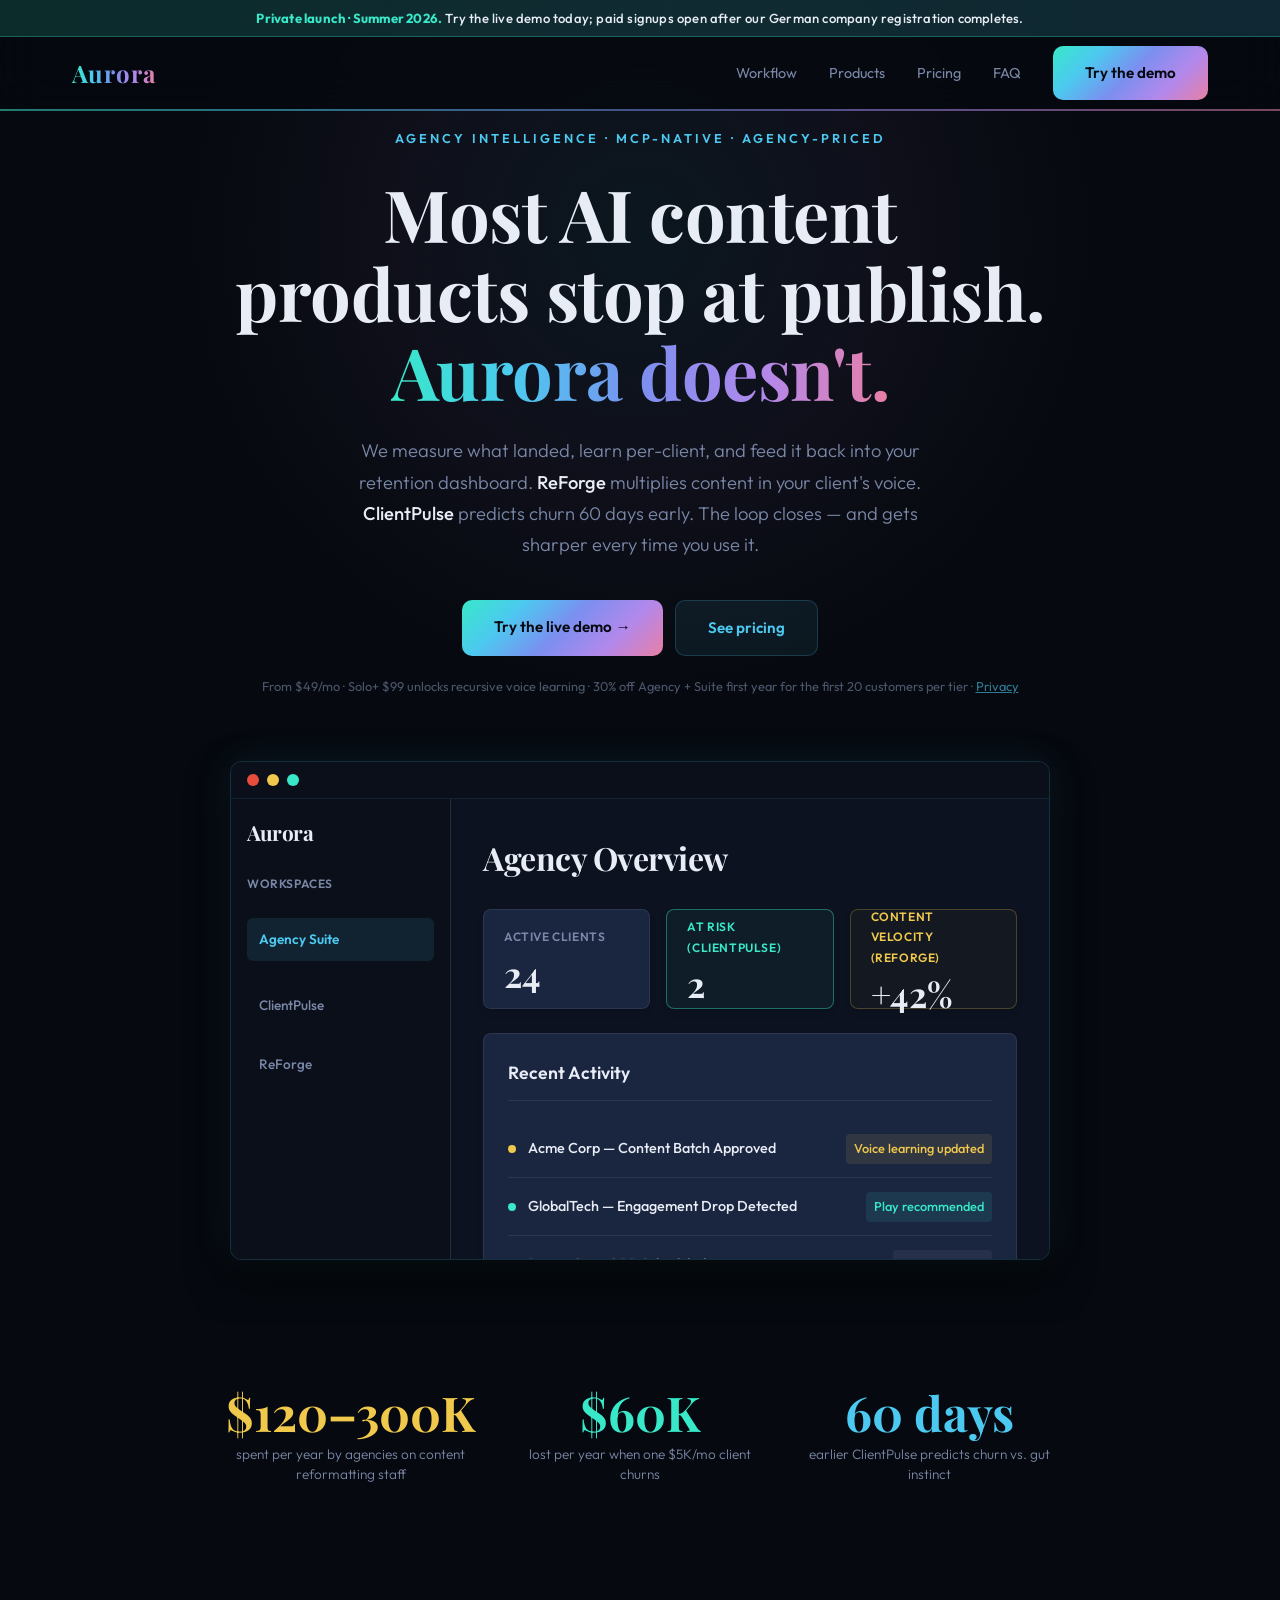
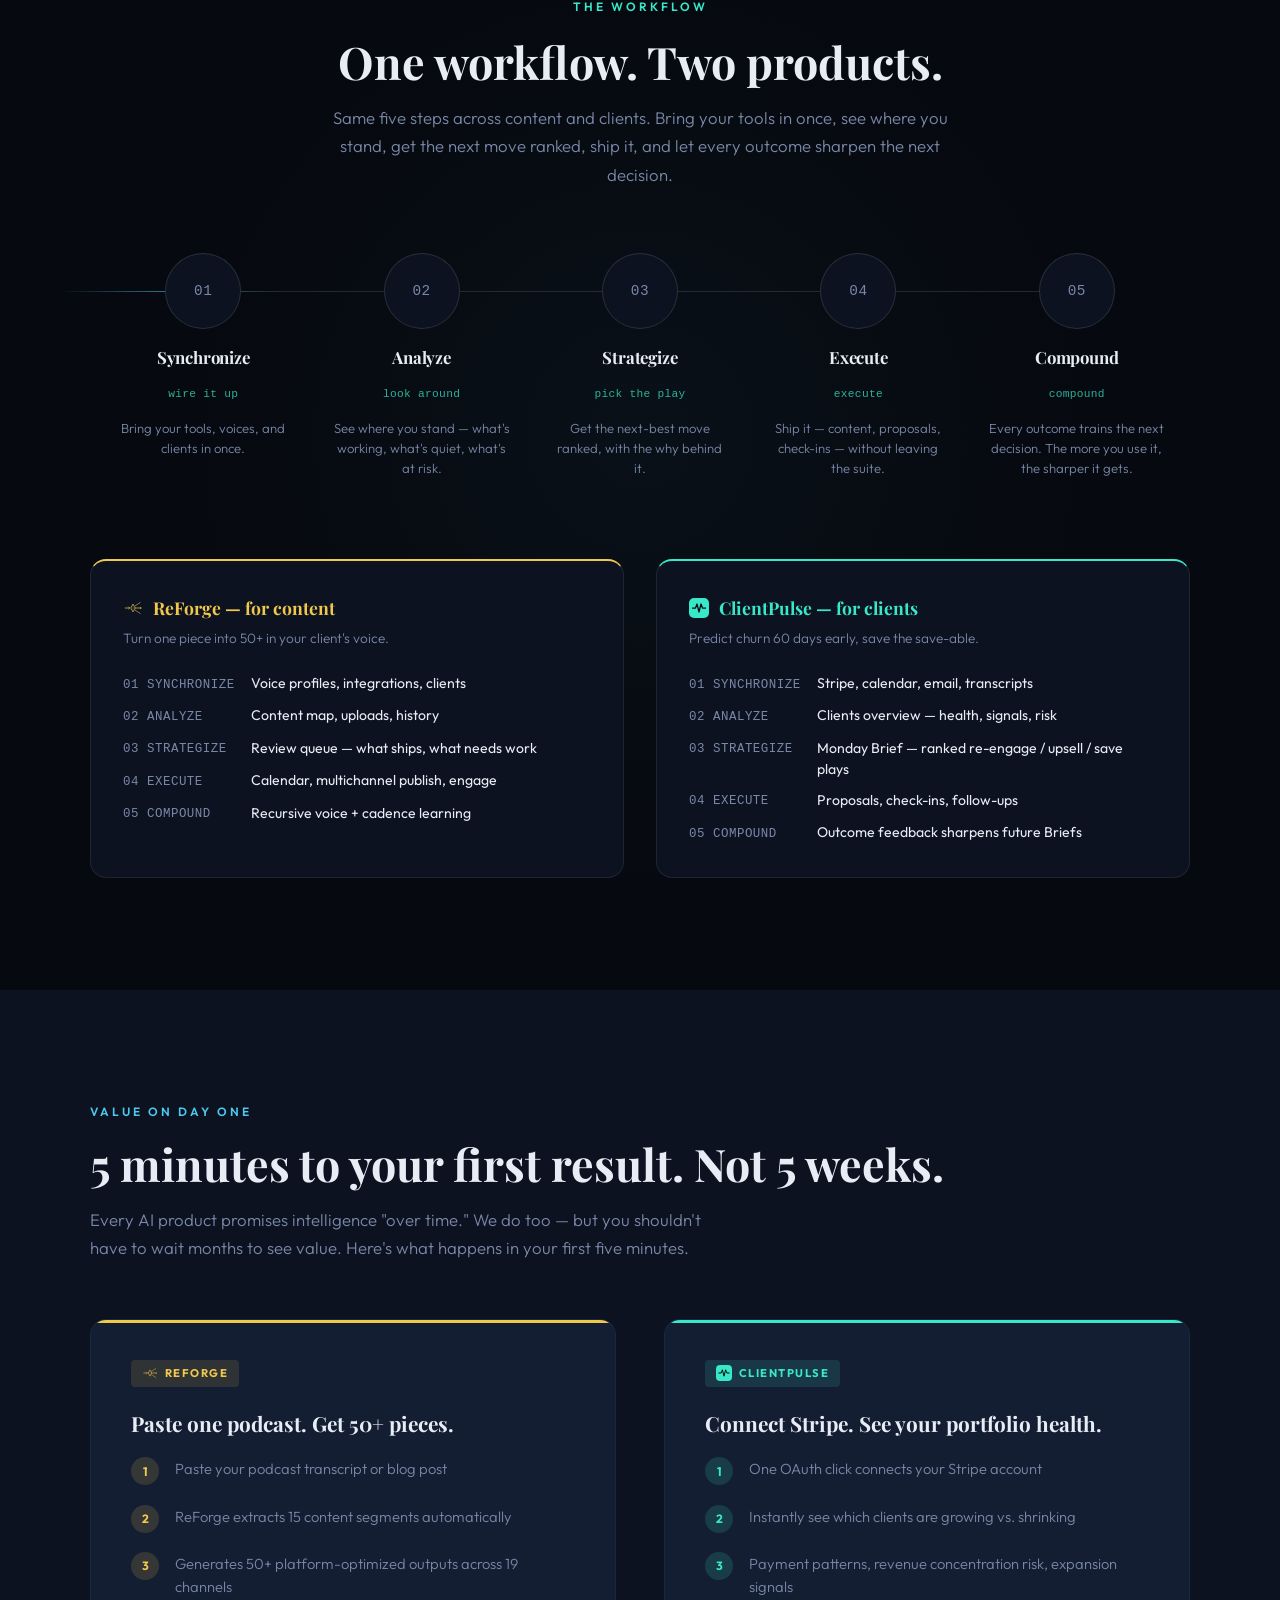
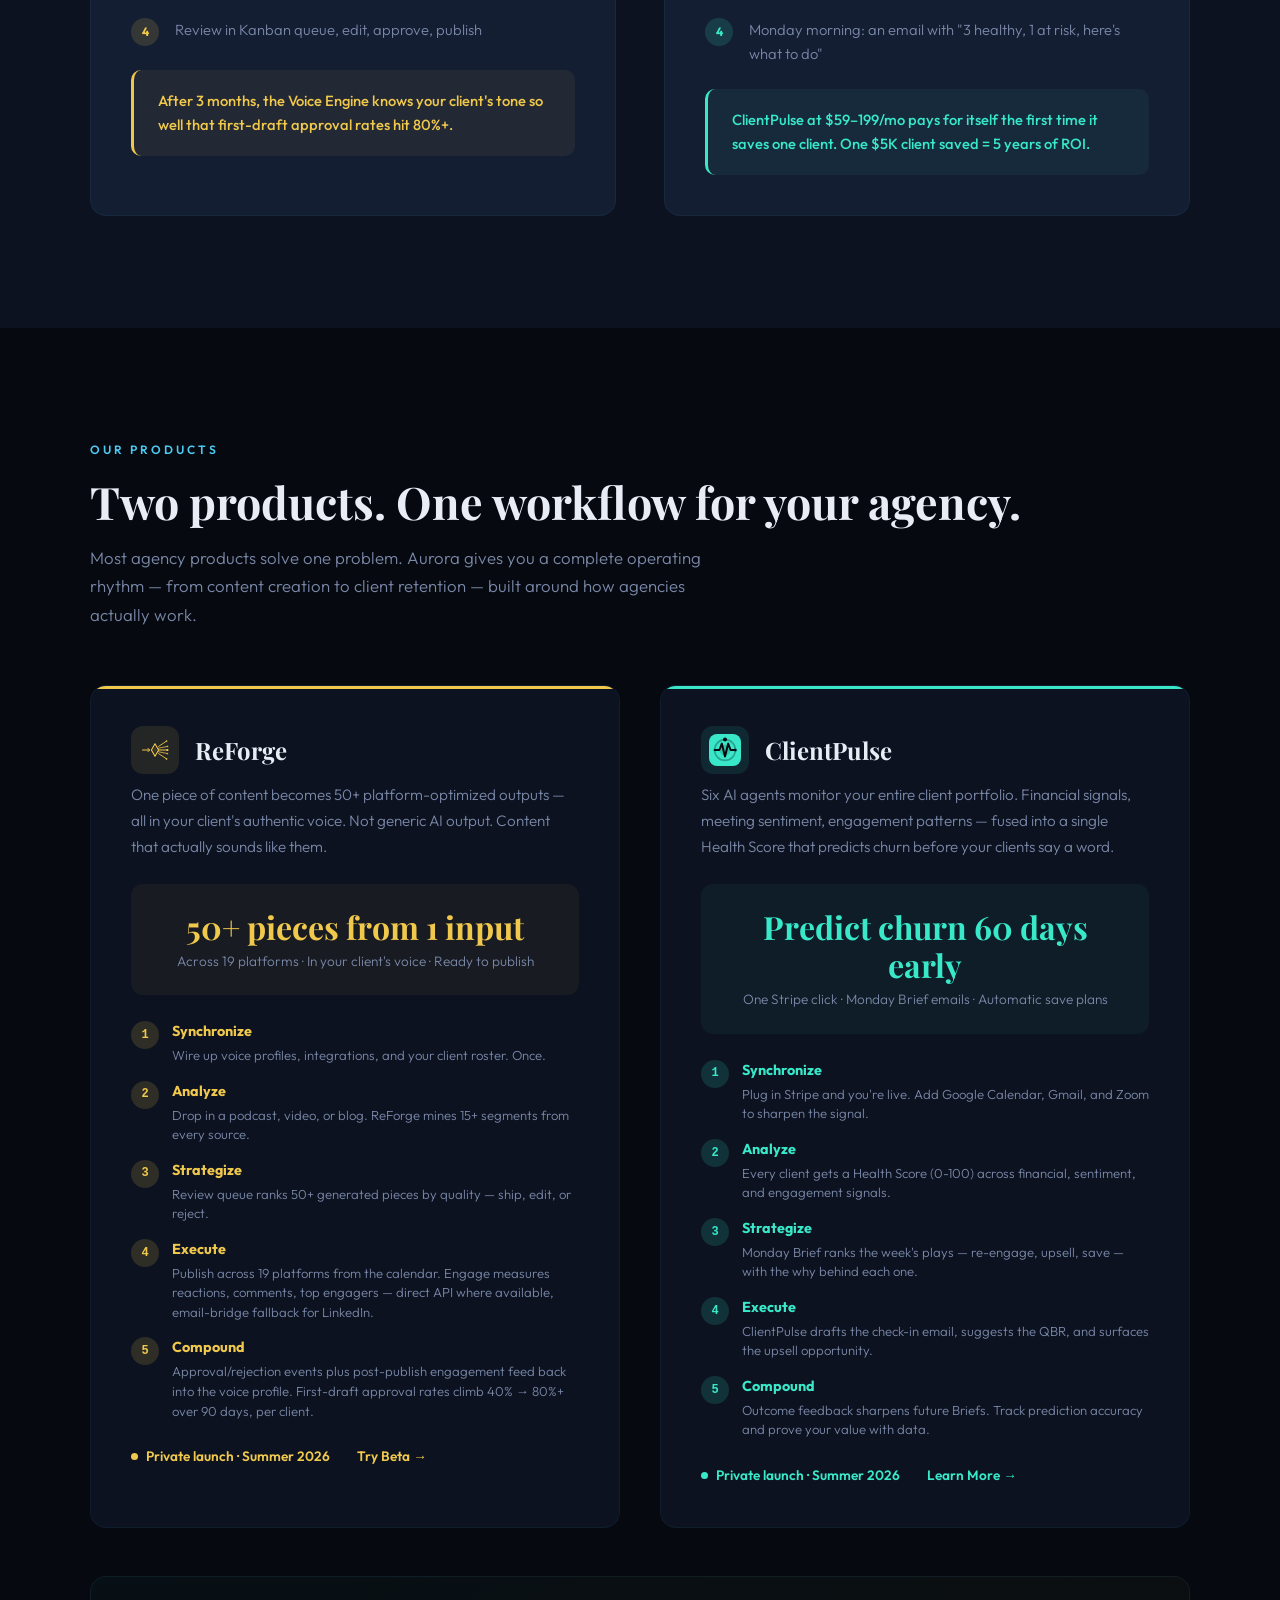
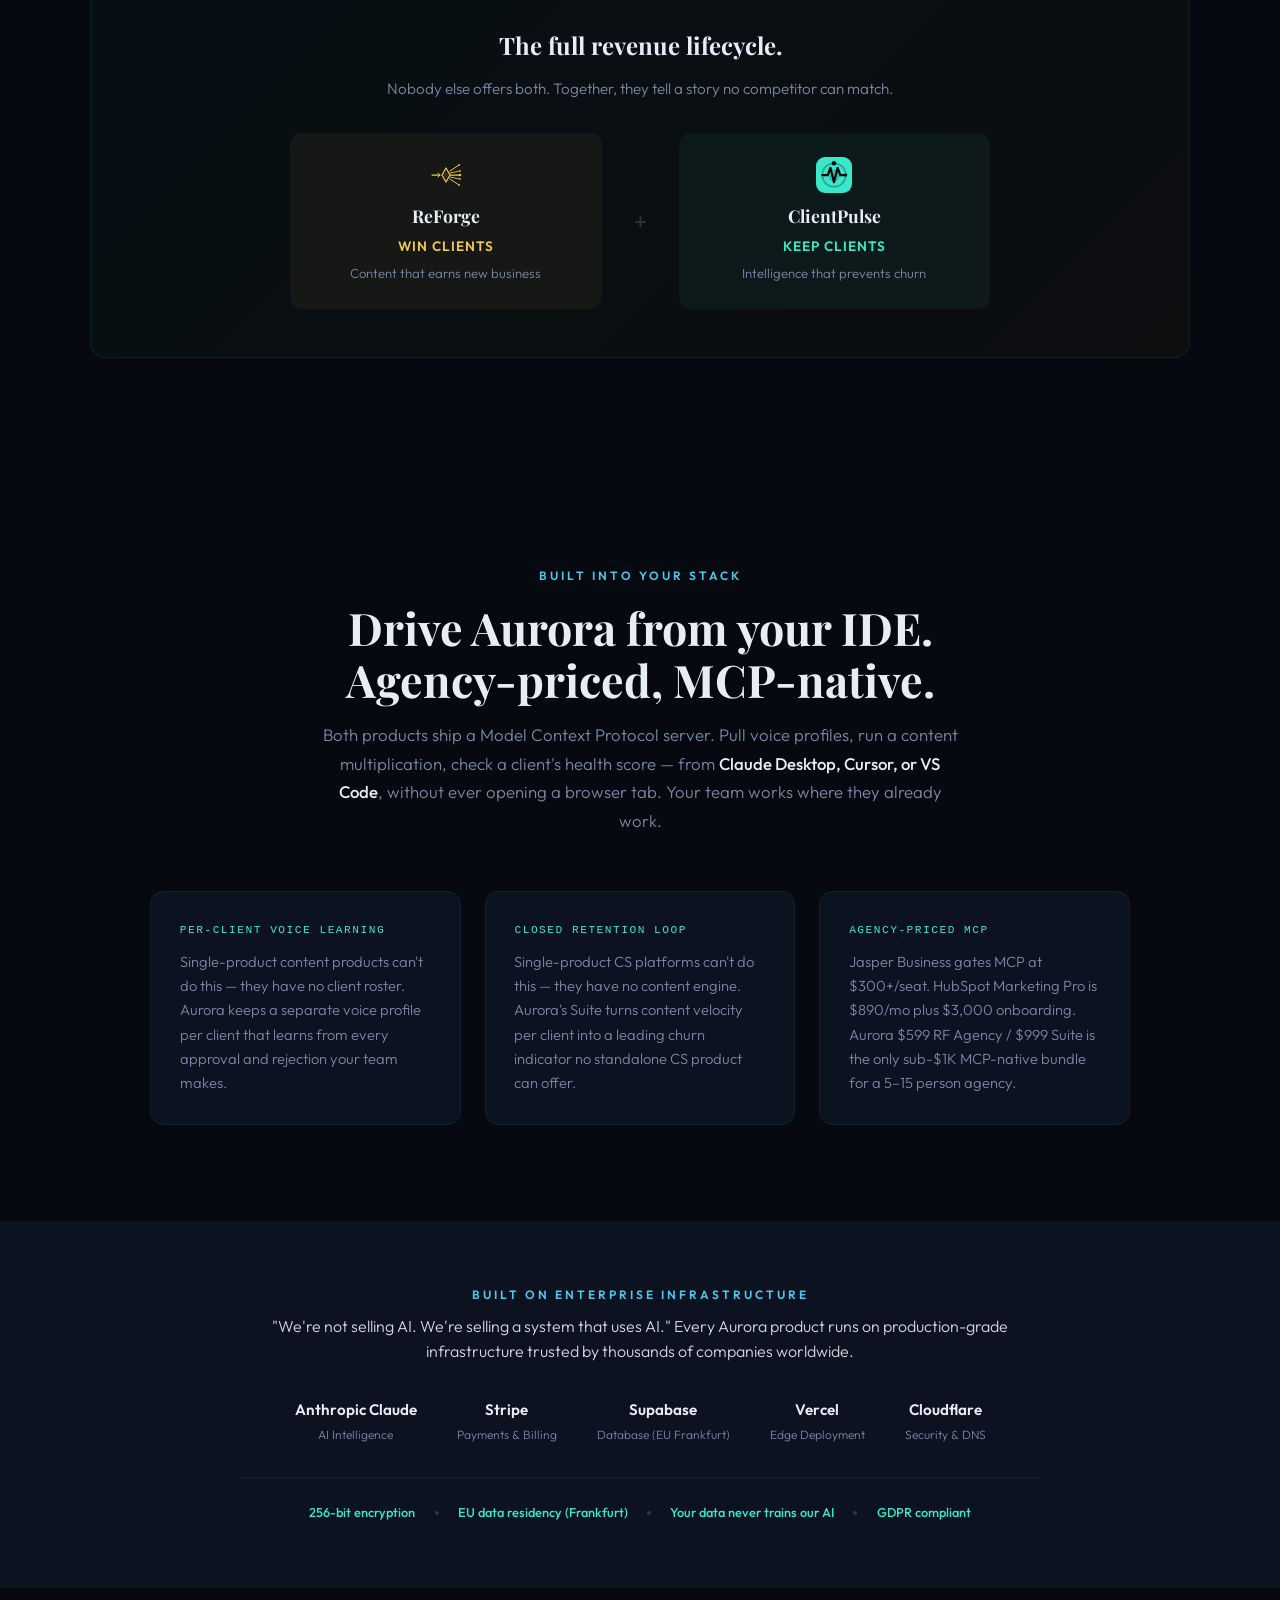
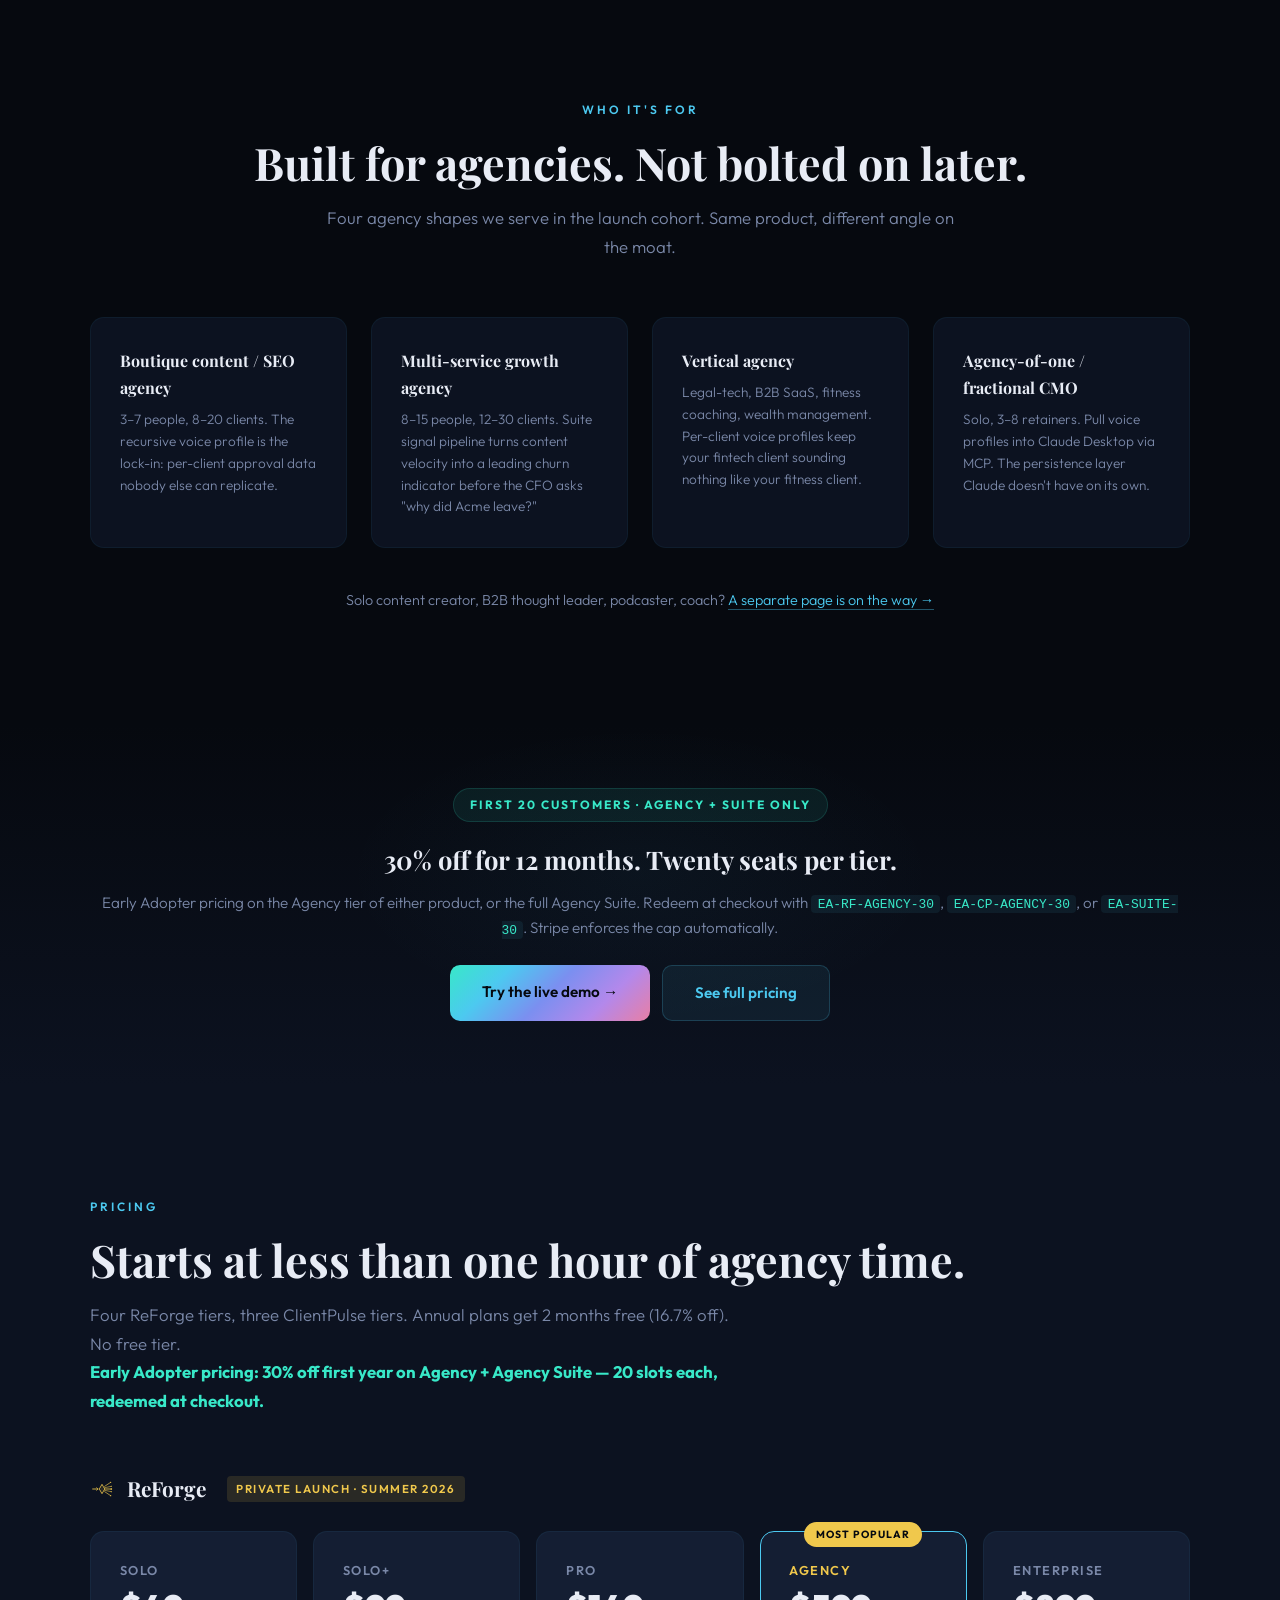
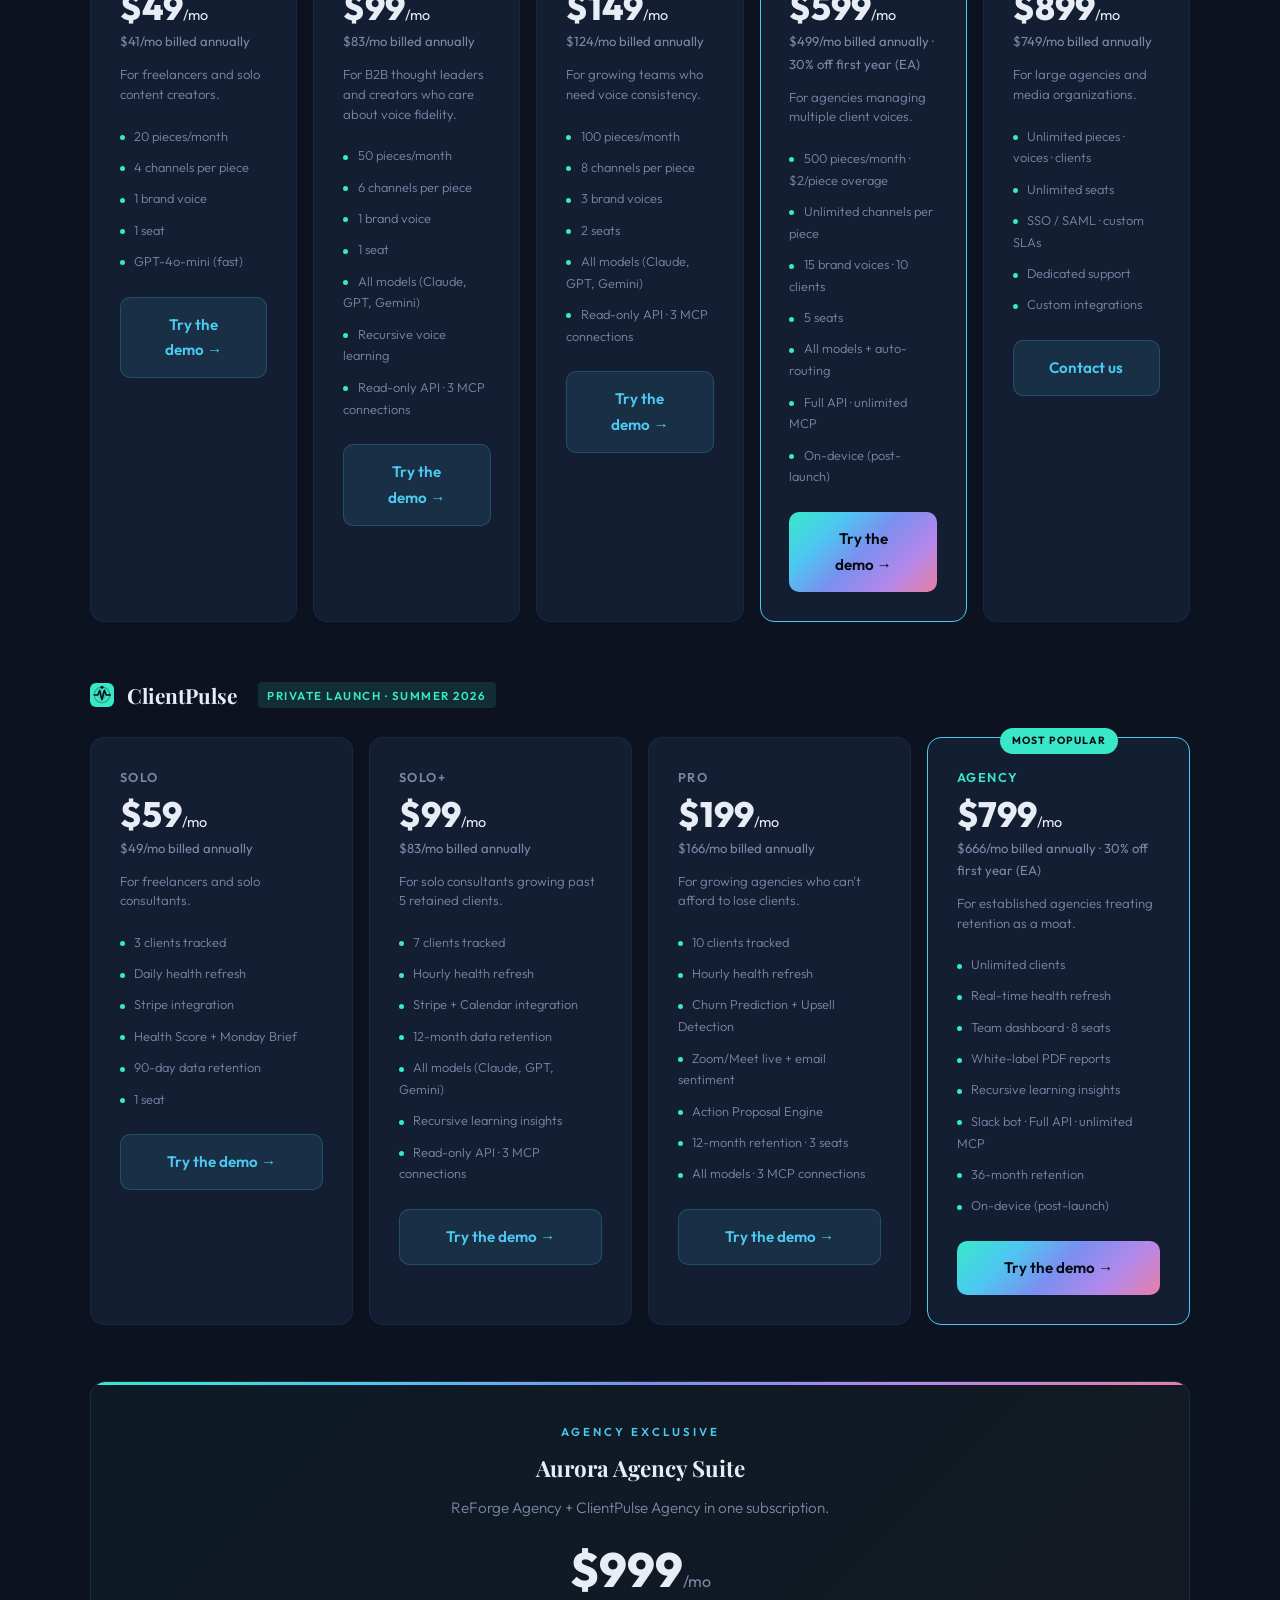
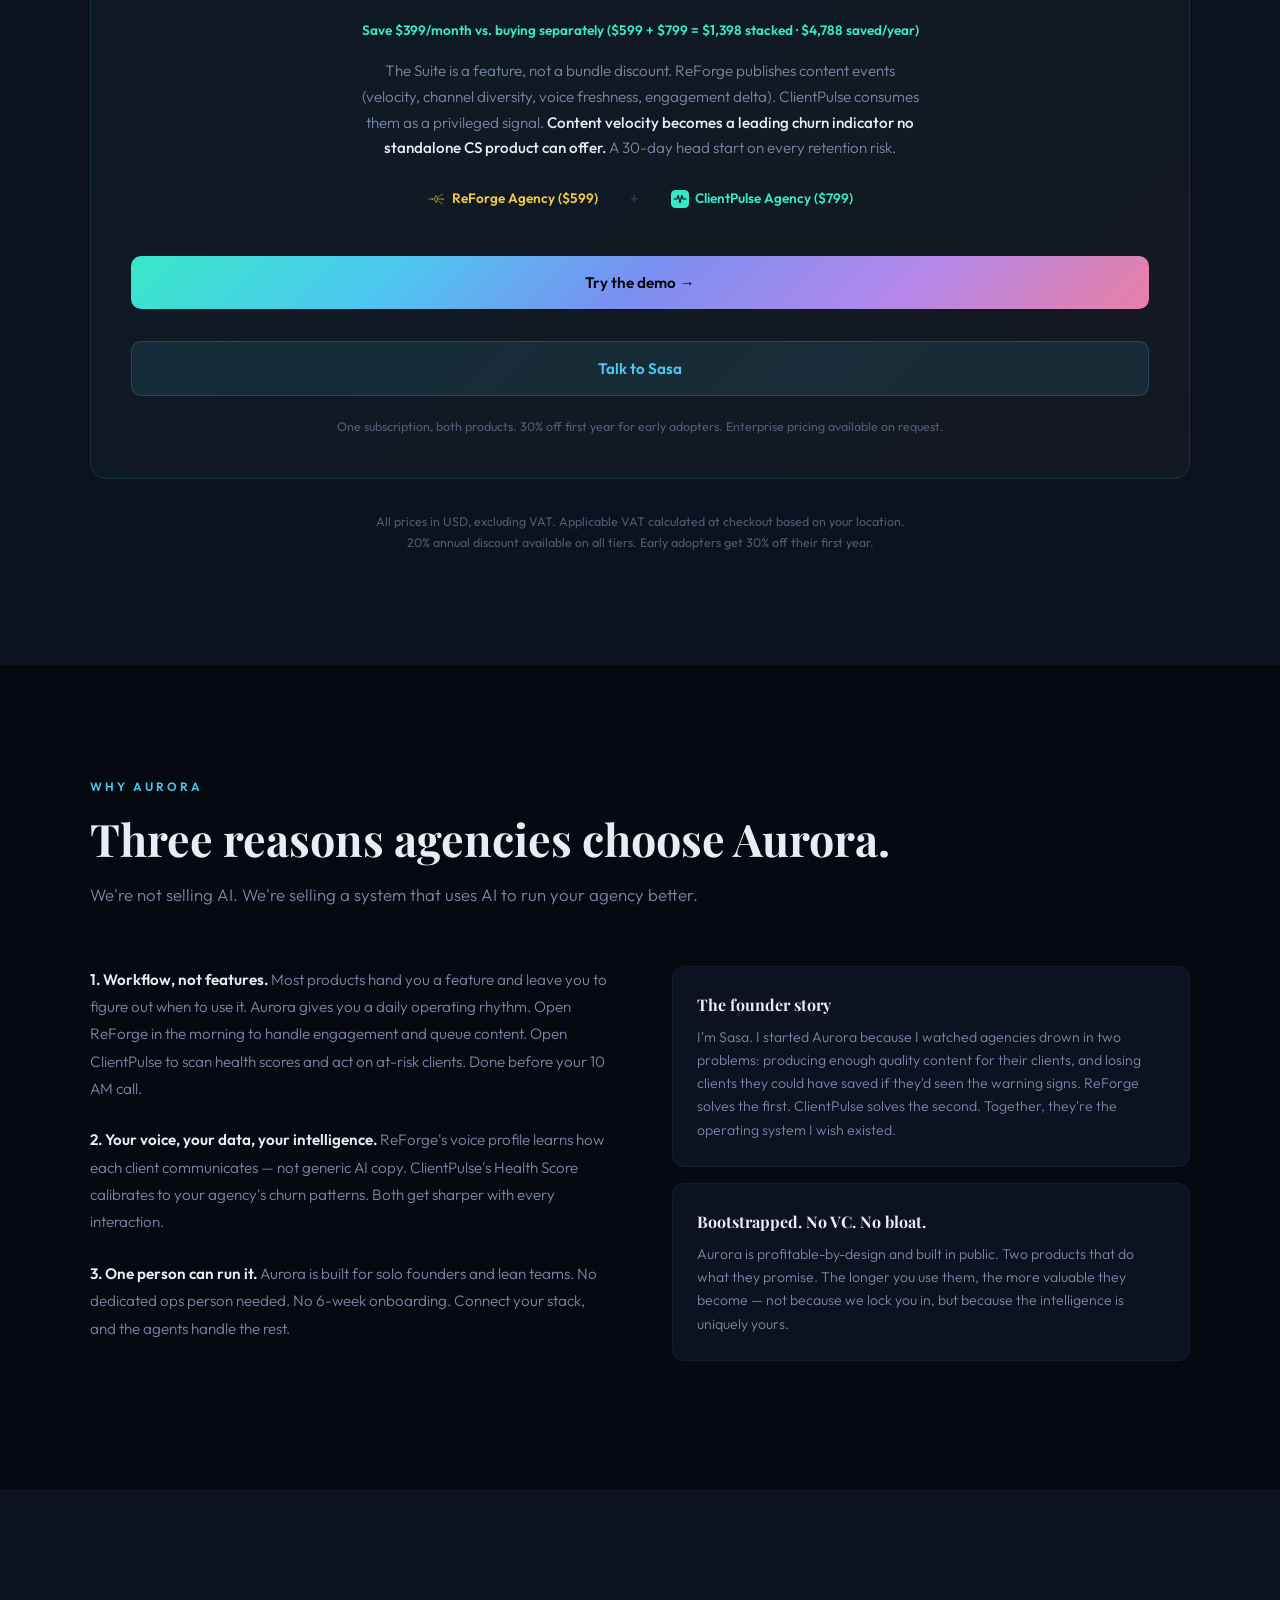
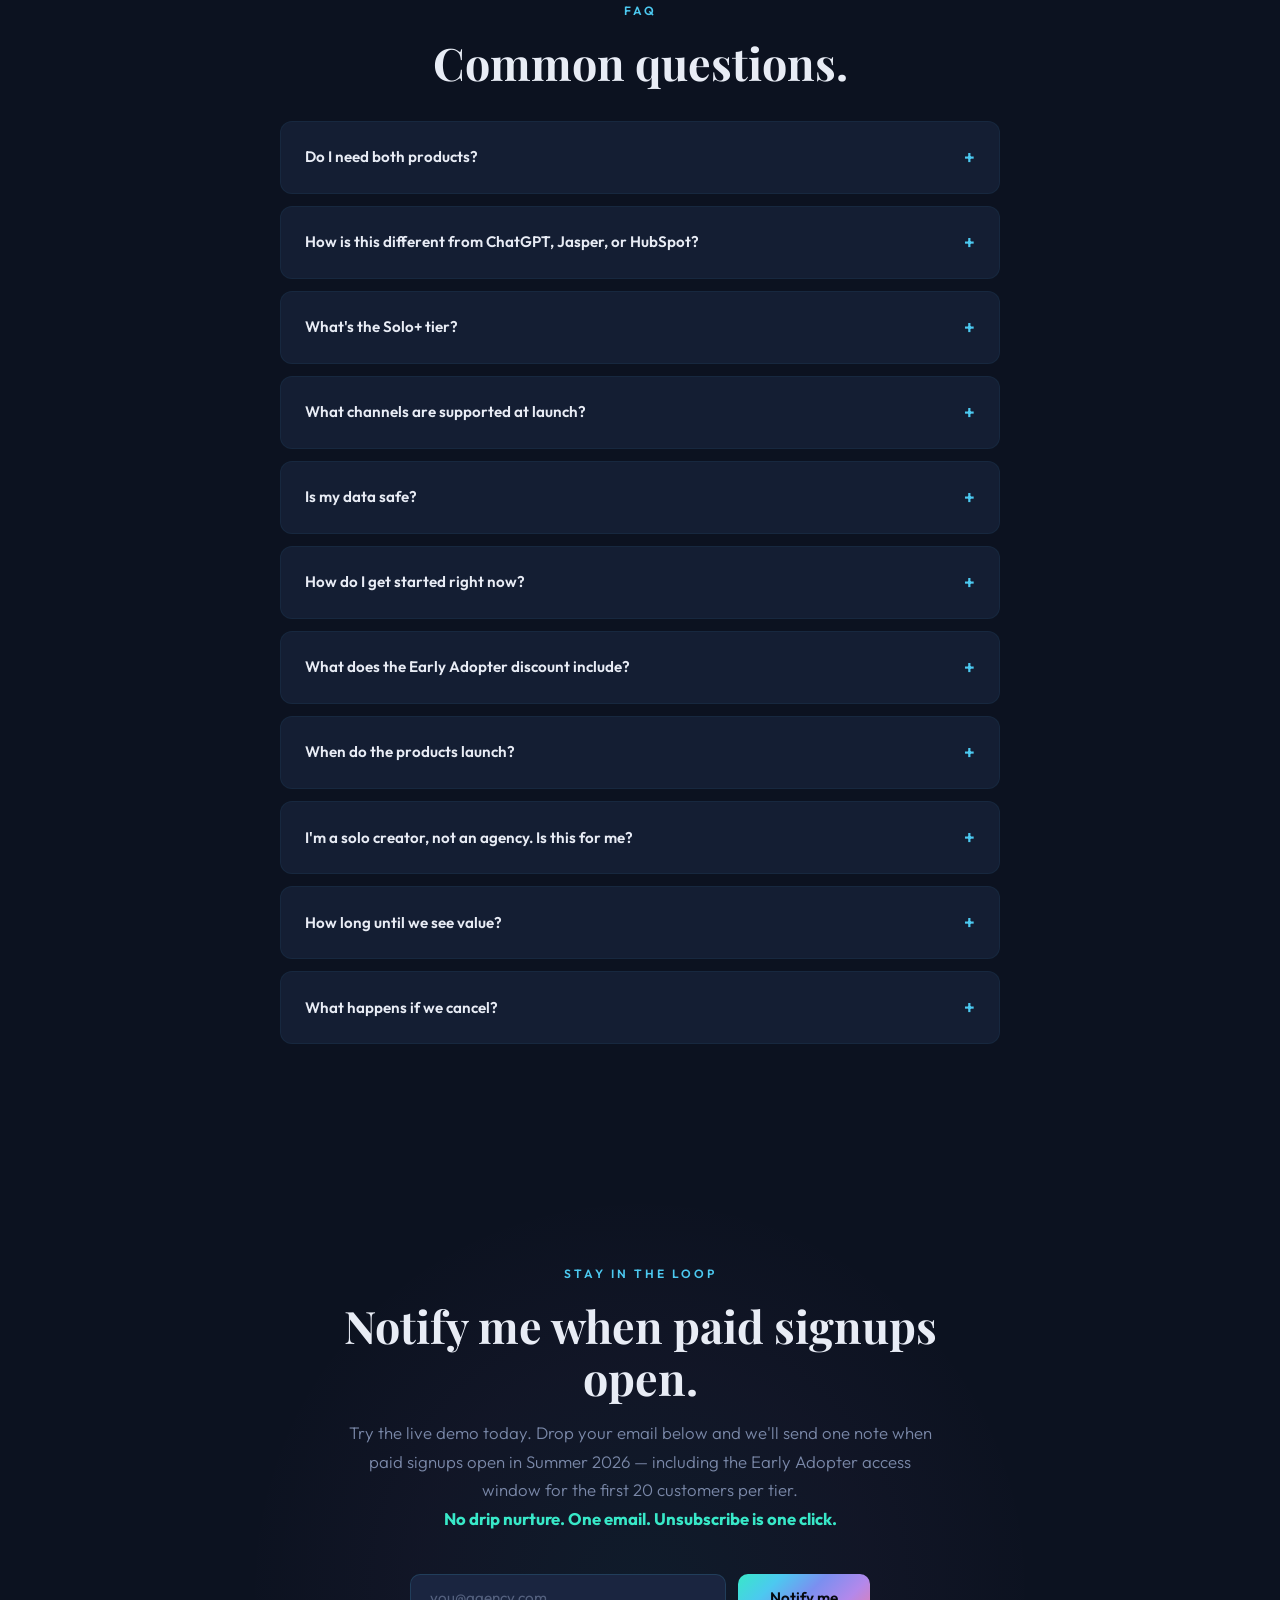
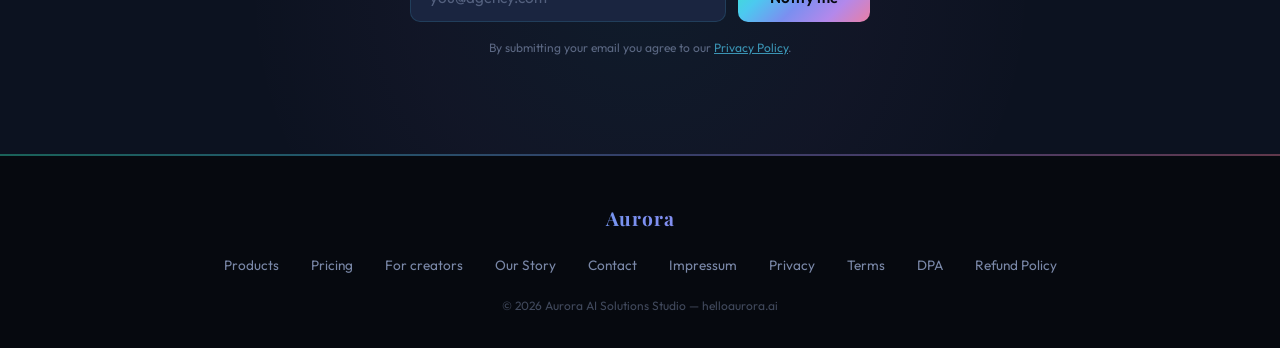
==== commit 8a3459cb: "feat: standardise UI elements and update hero with DOM mockup" ====
--- a/index.html
+++ b/index.html
@@ -58,7 +58,7 @@
     .nav-links { display: flex; gap: 2rem; align-items: center; }
     .nav-links a { color: var(--text-muted); text-decoration: none; font-size: 0.9rem; font-weight: 400; transition: color 0.25s; }
     .nav-links a:hover { color: var(--text-primary); }
-    .nav-cta { padding: 0.55rem 1.4rem !important; background: var(--aurora-gradient) !important; -webkit-text-fill-color: var(--bg-deep) !important; color: var(--bg-deep) !important; border-radius: 10px; font-weight: 600 !important; font-size: 0.85rem !important; transition: opacity 0.25s !important; }
+    .nav-cta { padding: 14px 32px !important; background: var(--aurora-gradient) !important; -webkit-text-fill-color: var(--bg-deep) !important; color: var(--bg-deep) !important; border-radius: 10px; font-weight: 600 !important; font-size: 0.95rem !important; transition: opacity 0.25s !important; }
     .nav-cta:hover { opacity: 0.88; }
     nav::after { content: ''; position: absolute; bottom: -2px; left: 0; right: 0; height: 2px; background: var(--aurora-gradient-h); opacity: 0.5; }
 
@@ -76,10 +76,10 @@
     .hero-form input[type="email"] { flex: 1; padding: 0.85rem 1.2rem; background: var(--bg-surface); border: 1px solid rgba(76, 201, 240, 0.15); border-radius: 10px; color: var(--text-primary); font-family: var(--font-body); font-size: 0.95rem; outline: none; transition: border-color 0.25s; }
     .hero-form input[type="email"]:focus { border-color: var(--accent-primary); }
     .hero-form input[type="email"]::placeholder { color: var(--text-muted); opacity: 0.6; }
-    .hero-form button { padding: 0.85rem 1.8rem; background: var(--aurora-gradient); color: var(--bg-deep); border: none; border-radius: 10px; font-family: var(--font-body); font-weight: 600; font-size: 0.95rem; cursor: pointer; transition: opacity 0.25s, transform 0.2s; white-space: nowrap; }
+    .hero-form button { padding: 14px 32px; background: var(--aurora-gradient); color: var(--bg-deep); border: none; border-radius: 10px; font-family: var(--font-body); font-weight: 600; font-size: 0.95rem; cursor: pointer; transition: opacity 0.25s, transform 0.2s; white-space: nowrap; }
     .hero-form button:hover { opacity: 0.88; transform: translateY(-1px); }
     .hero-actions { display: flex; gap: 0.75rem; justify-content: center; max-width: 520px; margin: 0 auto; flex-wrap: wrap; }
-    .hero-btn-primary, .hero-btn-secondary { padding: 0.85rem 1.8rem; border-radius: 10px; font-family: var(--font-body); font-weight: 600; font-size: 0.95rem; text-decoration: none; transition: opacity 0.25s, transform 0.2s; white-space: nowrap; display: inline-block; }
+    .hero-btn-primary, .hero-btn-secondary { padding: 14px 32px; border-radius: 10px; font-family: var(--font-body); font-weight: 600; font-size: 0.95rem; text-decoration: none; transition: opacity 0.25s, transform 0.2s; white-space: nowrap; display: inline-block; }
     .hero-btn-primary { background: var(--aurora-gradient); color: var(--bg-deep) !important; }
     .hero-btn-secondary { background: rgba(76, 201, 240, 0.08); color: var(--accent-primary); border: 1px solid rgba(76, 201, 240, 0.2); }
     .hero-btn-primary:hover, .hero-btn-secondary:hover { opacity: 0.88; transform: translateY(-1px); }
@@ -261,7 +261,7 @@
     .price-features li.included::before { background: var(--accent-tertiary); }
     .price-features li.excluded { opacity: 0.4; }
     .price-features li.excluded::before { background: var(--text-muted); }
-    .price-cta { display: block; width: 100%; margin-top: 1.2rem; padding: 0.85rem 2rem; border: none; border-radius: 10px; font-family: var(--font-body); font-size: 0.85rem; font-weight: 600; cursor: pointer; text-align: center; text-decoration: none; transition: opacity 0.25s, transform 0.2s; }
+    .price-cta { display: block; width: 100%; margin-top: 1.2rem; padding: 14px 32px; border: none; border-radius: 10px; font-family: var(--font-body); font-size: 0.95rem; font-weight: 600; cursor: pointer; text-align: center; text-decoration: none; transition: opacity 0.25s, transform 0.2s; }
     .price-cta:hover { opacity: 0.85; transform: translateY(-1px); }
     .price-cta.primary { background: var(--aurora-gradient); color: var(--bg-deep); }
     .price-cta.secondary { background: rgba(76, 201, 240, 0.1); color: var(--accent-primary); border: 1px solid rgba(76, 201, 240, 0.2); }
@@ -336,6 +336,19 @@
       .bundle-card .bundle-price { font-size: 2.2rem; }
       .product-features-compact { grid-template-columns: 1fr; }
     }
+    /* ── Hero Mockup ── */
+    .hero-mockup-wrapper { position: relative; max-width: 960px; margin: 4rem auto 0; border-radius: 12px; overflow: hidden; border: 1px solid rgba(76, 201, 240, 0.2); box-shadow: 0 20px 40px rgba(0, 0, 0, 0.5), 0 0 40px rgba(76, 201, 240, 0.1); background: var(--bg-deep); animation: fadeUp 1s ease forwards 0.8s; opacity: 0; }
+    .hero-mockup-chrome { display: flex; align-items: center; padding: 0.75rem 1rem; background: #0a0f1a; border-bottom: 1px solid rgba(76, 201, 240, 0.1); gap: 0.5rem; }
+    .hm-dot { width: 12px; height: 12px; border-radius: 50%; }
+    .hm-dot.red { background: #e74c3c; }
+    .hm-dot.yellow { background: #f0c84c; }
+    .hm-dot.green { background: #38e8c8; }
+    .hero-mockup-body { display: flex; aspect-ratio: 16/9; background: var(--bg-polar); position: relative; overflow: hidden; text-align: left; }
+    .hm-sidebar { width: 220px; border-right: 1px solid var(--hairline-strong); background: #0a0f1a; padding: 1rem; display: flex; flex-direction: column; gap: 1rem; }
+    .hm-main { flex: 1; padding: 2rem; display: flex; flex-direction: column; gap: 1.5rem; }
+    .hm-cards { display: grid; grid-template-columns: repeat(3, 1fr); gap: 1rem; }
+    .hm-card { background: var(--bg-surface); border: 1px solid var(--hairline); border-radius: 8px; height: 100px; display: flex; flex-direction: column; justify-content: center; padding: 1.25rem; box-shadow: 0 4px 6px rgba(0,0,0,0.1); }
+    .hm-content { flex: 1; background: var(--bg-surface); border: 1px solid var(--hairline); border-radius: 8px; box-shadow: 0 4px 6px rgba(0,0,0,0.1); }
   </style>
 </head>
 <body>
@@ -373,6 +386,65 @@
         <a href="#pricing" class="hero-btn-secondary">See pricing</a>
       </div>
       <p class="hero-fine">From $49/mo &middot; Solo+ $99 unlocks recursive voice learning &middot; 30% off Agency + Suite first year for the first 20 customers per tier &middot; <a href="/privacy" style="color: var(--accent-primary); text-decoration: underline;">Privacy</a></p>
+
+      <div class="hero-mockup-wrapper reveal">
+        <div class="hero-mockup-chrome">
+          <div class="hm-dot red"></div>
+          <div class="hm-dot yellow"></div>
+          <div class="hm-dot green"></div>
+        </div>
+        <div class="hero-mockup-body">
+          <div class="hm-sidebar">
+            <div style="font-family: var(--font-display); font-size: 1.3rem; font-weight: 700; color: var(--text-primary); margin-bottom: 0.5rem; letter-spacing: -0.5px;">Aurora</div>
+            <div style="font-size: 0.75rem; color: var(--text-muted); margin-bottom: 0.5rem; text-transform: uppercase; letter-spacing: 0.05em; font-weight: 600;">Workspaces</div>
+            <div style="padding: 0.6rem 0.75rem; background: rgba(76, 201, 240, 0.1); color: var(--accent-primary); border-radius: 6px; font-size: 0.85rem; font-weight: 600; margin-bottom: 0.5rem;">Agency Suite</div>
+            <div style="padding: 0.6rem 0.75rem; color: var(--text-muted); font-size: 0.85rem; font-weight: 500;">ClientPulse</div>
+            <div style="padding: 0.6rem 0.75rem; color: var(--text-muted); font-size: 0.85rem; font-weight: 500;">ReForge</div>
+          </div>
+          <div class="hm-main">
+            <div style="font-family: var(--font-display); font-size: 2rem; font-weight: 600; color: var(--text-primary); letter-spacing: -0.5px;">Agency Overview</div>
+            <div class="hm-cards">
+              <div class="hm-card">
+                <div style="color: var(--text-muted); font-size: 0.75rem; font-weight: 600; text-transform: uppercase; margin-bottom: 0.5rem; letter-spacing: 0.05em;">Active Clients</div>
+                <div style="font-family: var(--font-display); font-size: 2.2rem; color: var(--text-primary); font-weight: 600; line-height: 1;">24</div>
+              </div>
+              <div class="hm-card" style="border-color: rgba(56, 232, 200, 0.4); background: rgba(56, 232, 200, 0.05);">
+                <div style="color: var(--clientpulse-accent); font-size: 0.75rem; font-weight: 600; text-transform: uppercase; margin-bottom: 0.5rem; letter-spacing: 0.05em;">At Risk (ClientPulse)</div>
+                <div style="font-family: var(--font-display); font-size: 2.2rem; color: var(--text-primary); font-weight: 600; line-height: 1;">2</div>
+              </div>
+              <div class="hm-card" style="border-color: rgba(240, 200, 76, 0.25); background: rgba(240, 200, 76, 0.03);">
+                <div style="color: var(--reforge-accent); font-size: 0.75rem; font-weight: 600; text-transform: uppercase; margin-bottom: 0.5rem; letter-spacing: 0.05em;">Content Velocity (ReForge)</div>
+                <div style="font-family: var(--font-display); font-size: 2.2rem; color: var(--text-primary); font-weight: 600; line-height: 1;">+42%</div>
+              </div>
+            </div>
+            <div class="hm-content" style="padding: 1.5rem;">
+              <div style="font-weight: 600; font-size: 1.1rem; margin-bottom: 1.2rem; border-bottom: 1px solid var(--hairline); padding-bottom: 0.75rem; color: var(--text-primary);">Recent Activity</div>
+              <div style="display: flex; justify-content: space-between; align-items: center; padding: 0.85rem 0; border-bottom: 1px solid var(--hairline); font-size: 0.9rem;">
+                <div style="display: flex; align-items: center; gap: 0.75rem;">
+                  <div style="width: 8px; height: 8px; border-radius: 50%; background: var(--reforge-accent);"></div>
+                  <span style="color: var(--text-primary); font-weight: 500;">Acme Corp &mdash; Content Batch Approved</span>
+                </div>
+                <span style="color: var(--reforge-accent); font-size: 0.8rem; font-weight: 500; padding: 0.25rem 0.5rem; background: rgba(240,200,76,0.1); border-radius: 4px;">Voice learning updated</span>
+              </div>
+              <div style="display: flex; justify-content: space-between; align-items: center; padding: 0.85rem 0; border-bottom: 1px solid var(--hairline); font-size: 0.9rem;">
+                <div style="display: flex; align-items: center; gap: 0.75rem;">
+                  <div style="width: 8px; height: 8px; border-radius: 50%; background: var(--clientpulse-accent);"></div>
+                  <span style="color: var(--text-primary); font-weight: 500;">GlobalTech &mdash; Engagement Drop Detected</span>
+                </div>
+                <span style="color: var(--clientpulse-accent); font-size: 0.8rem; font-weight: 500; padding: 0.25rem 0.5rem; background: rgba(56,232,200,0.1); border-radius: 4px;">Play recommended</span>
+              </div>
+              <div style="display: flex; justify-content: space-between; align-items: center; padding: 0.85rem 0; font-size: 0.9rem;">
+                <div style="display: flex; align-items: center; gap: 0.75rem;">
+                  <div style="width: 8px; height: 8px; border-radius: 50%; background: var(--text-muted);"></div>
+                  <span style="color: var(--text-primary); font-weight: 500;">DesignCo &mdash; QBR Scheduled</span>
+                </div>
+                <span style="color: var(--text-muted); font-size: 0.8rem; font-weight: 500; padding: 0.25rem 0.5rem; background: rgba(255,255,255,0.05); border-radius: 4px;">Sync complete</span>
+              </div>
+            </div>
+          </div>
+        </div>
+      </div>
+
     </div>
   </section>
 
@@ -408,31 +480,31 @@
         <div class="wf-rail-grid">
           <div class="wf-node reveal">
             <div class="wf-node-disc">01</div>
-            <div class="wf-node-name">Connect</div>
+            <div class="wf-node-name">Synchronize</div>
             <div class="wf-node-cue">wire it up</div>
             <div class="wf-node-desc">Bring your tools, voices, and clients in once.</div>
           </div>
           <div class="wf-node reveal">
             <div class="wf-node-disc">02</div>
-            <div class="wf-node-name">Discover</div>
+            <div class="wf-node-name">Analyze</div>
             <div class="wf-node-cue">look around</div>
             <div class="wf-node-desc">See where you stand &mdash; what's working, what's quiet, what's at risk.</div>
           </div>
           <div class="wf-node reveal">
             <div class="wf-node-disc">03</div>
-            <div class="wf-node-name">Decide</div>
+            <div class="wf-node-name">Strategize</div>
             <div class="wf-node-cue">pick the play</div>
             <div class="wf-node-desc">Get the next-best move ranked, with the why behind it.</div>
           </div>
           <div class="wf-node reveal">
             <div class="wf-node-disc">04</div>
-            <div class="wf-node-name">Act</div>
+            <div class="wf-node-name">Execute</div>
             <div class="wf-node-cue">execute</div>
             <div class="wf-node-desc">Ship it &mdash; content, proposals, check-ins &mdash; without leaving the suite.</div>
           </div>
           <div class="wf-node reveal">
             <div class="wf-node-disc">05</div>
-            <div class="wf-node-name">Learn</div>
+            <div class="wf-node-name">Compound</div>
             <div class="wf-node-cue">compound</div>
             <div class="wf-node-desc">Every outcome trains the next decision. The more you use it, the sharper it gets.</div>
           </div>
@@ -446,11 +518,11 @@
             </h4>
             <p class="wf-tagline">Turn one piece into 50+ in your client's voice.</p>
             <dl class="wf-translation-list">
-              <dt>01 Connect</dt><dd>Voice profiles, integrations, clients</dd>
-              <dt>02 Discover</dt><dd>Content map, uploads, history</dd>
-              <dt>03 Decide</dt><dd>Review queue &mdash; what ships, what needs work</dd>
-              <dt>04 Act</dt><dd>Calendar, multichannel publish, engage</dd>
-              <dt>05 Learn</dt><dd>Recursive voice + cadence learning</dd>
+              <dt>01 Synchronize</dt><dd>Voice profiles, integrations, clients</dd>
+              <dt>02 Analyze</dt><dd>Content map, uploads, history</dd>
+              <dt>03 Strategize</dt><dd>Review queue &mdash; what ships, what needs work</dd>
+              <dt>04 Execute</dt><dd>Calendar, multichannel publish, engage</dd>
+              <dt>05 Compound</dt><dd>Recursive voice + cadence learning</dd>
             </dl>
           </div>
           <div class="wf-translation-card cp">
@@ -460,11 +532,11 @@
             </h4>
             <p class="wf-tagline">Predict churn 60 days early, save the save-able.</p>
             <dl class="wf-translation-list">
-              <dt>01 Connect</dt><dd>Stripe, calendar, email, transcripts</dd>
-              <dt>02 Discover</dt><dd>Clients overview &mdash; health, signals, risk</dd>
-              <dt>03 Decide</dt><dd>Monday Brief &mdash; ranked re-engage / upsell / save plays</dd>
-              <dt>04 Act</dt><dd>Proposals, check-ins, follow-ups</dd>
-              <dt>05 Learn</dt><dd>Outcome feedback sharpens future Briefs</dd>
+              <dt>01 Synchronize</dt><dd>Stripe, calendar, email, transcripts</dd>
+              <dt>02 Analyze</dt><dd>Clients overview &mdash; health, signals, risk</dd>
+              <dt>03 Strategize</dt><dd>Monday Brief &mdash; ranked re-engage / upsell / save plays</dd>
+              <dt>04 Execute</dt><dd>Proposals, check-ins, follow-ups</dd>
+              <dt>05 Compound</dt><dd>Outcome feedback sharpens future Briefs</dd>
             </dl>
           </div>
         </div>
@@ -534,11 +606,11 @@
           </div>
 
           <div class="workflow-steps">
-            <div class="wf-step"><span class="wf-num" style="background: rgba(240,200,76,0.15); color: var(--reforge-accent); font-family: var(--font-mono);">1</span><div><strong style="color: var(--reforge-accent);">Connect</strong><p>Wire up voice profiles, integrations, and your client roster. Once.</p></div></div>
-            <div class="wf-step"><span class="wf-num" style="background: rgba(240,200,76,0.15); color: var(--reforge-accent); font-family: var(--font-mono);">2</span><div><strong style="color: var(--reforge-accent);">Discover</strong><p>Drop in a podcast, video, or blog. ReForge mines 15+ segments from every source.</p></div></div>
-            <div class="wf-step"><span class="wf-num" style="background: rgba(240,200,76,0.15); color: var(--reforge-accent); font-family: var(--font-mono);">3</span><div><strong style="color: var(--reforge-accent);">Decide</strong><p>Review queue ranks 50+ generated pieces by quality &mdash; ship, edit, or reject.</p></div></div>
-            <div class="wf-step"><span class="wf-num" style="background: rgba(240,200,76,0.15); color: var(--reforge-accent); font-family: var(--font-mono);">4</span><div><strong style="color: var(--reforge-accent);">Act</strong><p>Publish across 19 platforms from the calendar. Engage measures reactions, comments, top engagers &mdash; direct API where available, email-bridge fallback for LinkedIn.</p></div></div>
-            <div class="wf-step"><span class="wf-num" style="background: rgba(240,200,76,0.15); color: var(--reforge-accent); font-family: var(--font-mono);">5</span><div><strong style="color: var(--reforge-accent);">Learn</strong><p>Approval/rejection events plus post-publish engagement feed back into the voice profile. First-draft approval rates climb 40% &rarr; 80%+ over 90 days, per client.</p></div></div>
+            <div class="wf-step"><span class="wf-num" style="background: rgba(240,200,76,0.15); color: var(--reforge-accent); font-family: var(--font-mono);">1</span><div><strong style="color: var(--reforge-accent);">Synchronize</strong><p>Wire up voice profiles, integrations, and your client roster. Once.</p></div></div>
+            <div class="wf-step"><span class="wf-num" style="background: rgba(240,200,76,0.15); color: var(--reforge-accent); font-family: var(--font-mono);">2</span><div><strong style="color: var(--reforge-accent);">Analyze</strong><p>Drop in a podcast, video, or blog. ReForge mines 15+ segments from every source.</p></div></div>
+            <div class="wf-step"><span class="wf-num" style="background: rgba(240,200,76,0.15); color: var(--reforge-accent); font-family: var(--font-mono);">3</span><div><strong style="color: var(--reforge-accent);">Strategize</strong><p>Review queue ranks 50+ generated pieces by quality &mdash; ship, edit, or reject.</p></div></div>
+            <div class="wf-step"><span class="wf-num" style="background: rgba(240,200,76,0.15); color: var(--reforge-accent); font-family: var(--font-mono);">4</span><div><strong style="color: var(--reforge-accent);">Execute</strong><p>Publish across 19 platforms from the calendar. Engage measures reactions, comments, top engagers &mdash; direct API where available, email-bridge fallback for LinkedIn.</p></div></div>
+            <div class="wf-step"><span class="wf-num" style="background: rgba(240,200,76,0.15); color: var(--reforge-accent); font-family: var(--font-mono);">5</span><div><strong style="color: var(--reforge-accent);">Compound</strong><p>Approval/rejection events plus post-publish engagement feed back into the voice profile. First-draft approval rates climb 40% &rarr; 80%+ over 90 days, per client.</p></div></div>
           </div>
           <div style="display: flex; align-items: center; gap: 0.5rem;">
             <div class="product-status" style="color: var(--reforge-accent);"><span class="status-dot" style="background: var(--reforge-accent);"></span> Private launch · Summer 2026</div>
@@ -560,11 +632,11 @@
           </div>
 
           <div class="workflow-steps">
-            <div class="wf-step"><span class="wf-num" style="background: rgba(56,232,200,0.15); color: var(--clientpulse-accent); font-family: var(--font-mono);">1</span><div><strong style="color: var(--clientpulse-accent);">Connect</strong><p>Plug in Stripe and you're live. Add Google Calendar, Gmail, and Zoom to sharpen the signal.</p></div></div>
-            <div class="wf-step"><span class="wf-num" style="background: rgba(56,232,200,0.15); color: var(--clientpulse-accent); font-family: var(--font-mono);">2</span><div><strong style="color: var(--clientpulse-accent);">Discover</strong><p>Every client gets a Health Score (0-100) across financial, sentiment, and engagement signals.</p></div></div>
-            <div class="wf-step"><span class="wf-num" style="background: rgba(56,232,200,0.15); color: var(--clientpulse-accent); font-family: var(--font-mono);">3</span><div><strong style="color: var(--clientpulse-accent);">Decide</strong><p>Monday Brief ranks the week's plays &mdash; re-engage, upsell, save &mdash; with the why behind each one.</p></div></div>
-            <div class="wf-step"><span class="wf-num" style="background: rgba(56,232,200,0.15); color: var(--clientpulse-accent); font-family: var(--font-mono);">4</span><div><strong style="color: var(--clientpulse-accent);">Act</strong><p>ClientPulse drafts the check-in email, suggests the QBR, and surfaces the upsell opportunity.</p></div></div>
-            <div class="wf-step"><span class="wf-num" style="background: rgba(56,232,200,0.15); color: var(--clientpulse-accent); font-family: var(--font-mono);">5</span><div><strong style="color: var(--clientpulse-accent);">Learn</strong><p>Outcome feedback sharpens future Briefs. Track prediction accuracy and prove your value with data.</p></div></div>
+            <div class="wf-step"><span class="wf-num" style="background: rgba(56,232,200,0.15); color: var(--clientpulse-accent); font-family: var(--font-mono);">1</span><div><strong style="color: var(--clientpulse-accent);">Synchronize</strong><p>Plug in Stripe and you're live. Add Google Calendar, Gmail, and Zoom to sharpen the signal.</p></div></div>
+            <div class="wf-step"><span class="wf-num" style="background: rgba(56,232,200,0.15); color: var(--clientpulse-accent); font-family: var(--font-mono);">2</span><div><strong style="color: var(--clientpulse-accent);">Analyze</strong><p>Every client gets a Health Score (0-100) across financial, sentiment, and engagement signals.</p></div></div>
+            <div class="wf-step"><span class="wf-num" style="background: rgba(56,232,200,0.15); color: var(--clientpulse-accent); font-family: var(--font-mono);">3</span><div><strong style="color: var(--clientpulse-accent);">Strategize</strong><p>Monday Brief ranks the week's plays &mdash; re-engage, upsell, save &mdash; with the why behind each one.</p></div></div>
+            <div class="wf-step"><span class="wf-num" style="background: rgba(56,232,200,0.15); color: var(--clientpulse-accent); font-family: var(--font-mono);">4</span><div><strong style="color: var(--clientpulse-accent);">Execute</strong><p>ClientPulse drafts the check-in email, suggests the QBR, and surfaces the upsell opportunity.</p></div></div>
+            <div class="wf-step"><span class="wf-num" style="background: rgba(56,232,200,0.15); color: var(--clientpulse-accent); font-family: var(--font-mono);">5</span><div><strong style="color: var(--clientpulse-accent);">Compound</strong><p>Outcome feedback sharpens future Briefs. Track prediction accuracy and prove your value with data.</p></div></div>
           </div>
           <div style="display: flex; align-items: center; gap: 0.5rem;">
             <div class="product-status" style="color: var(--clientpulse-accent);"><span class="status-dot" style="background: var(--clientpulse-accent);"></span> Private launch · Summer 2026</div>
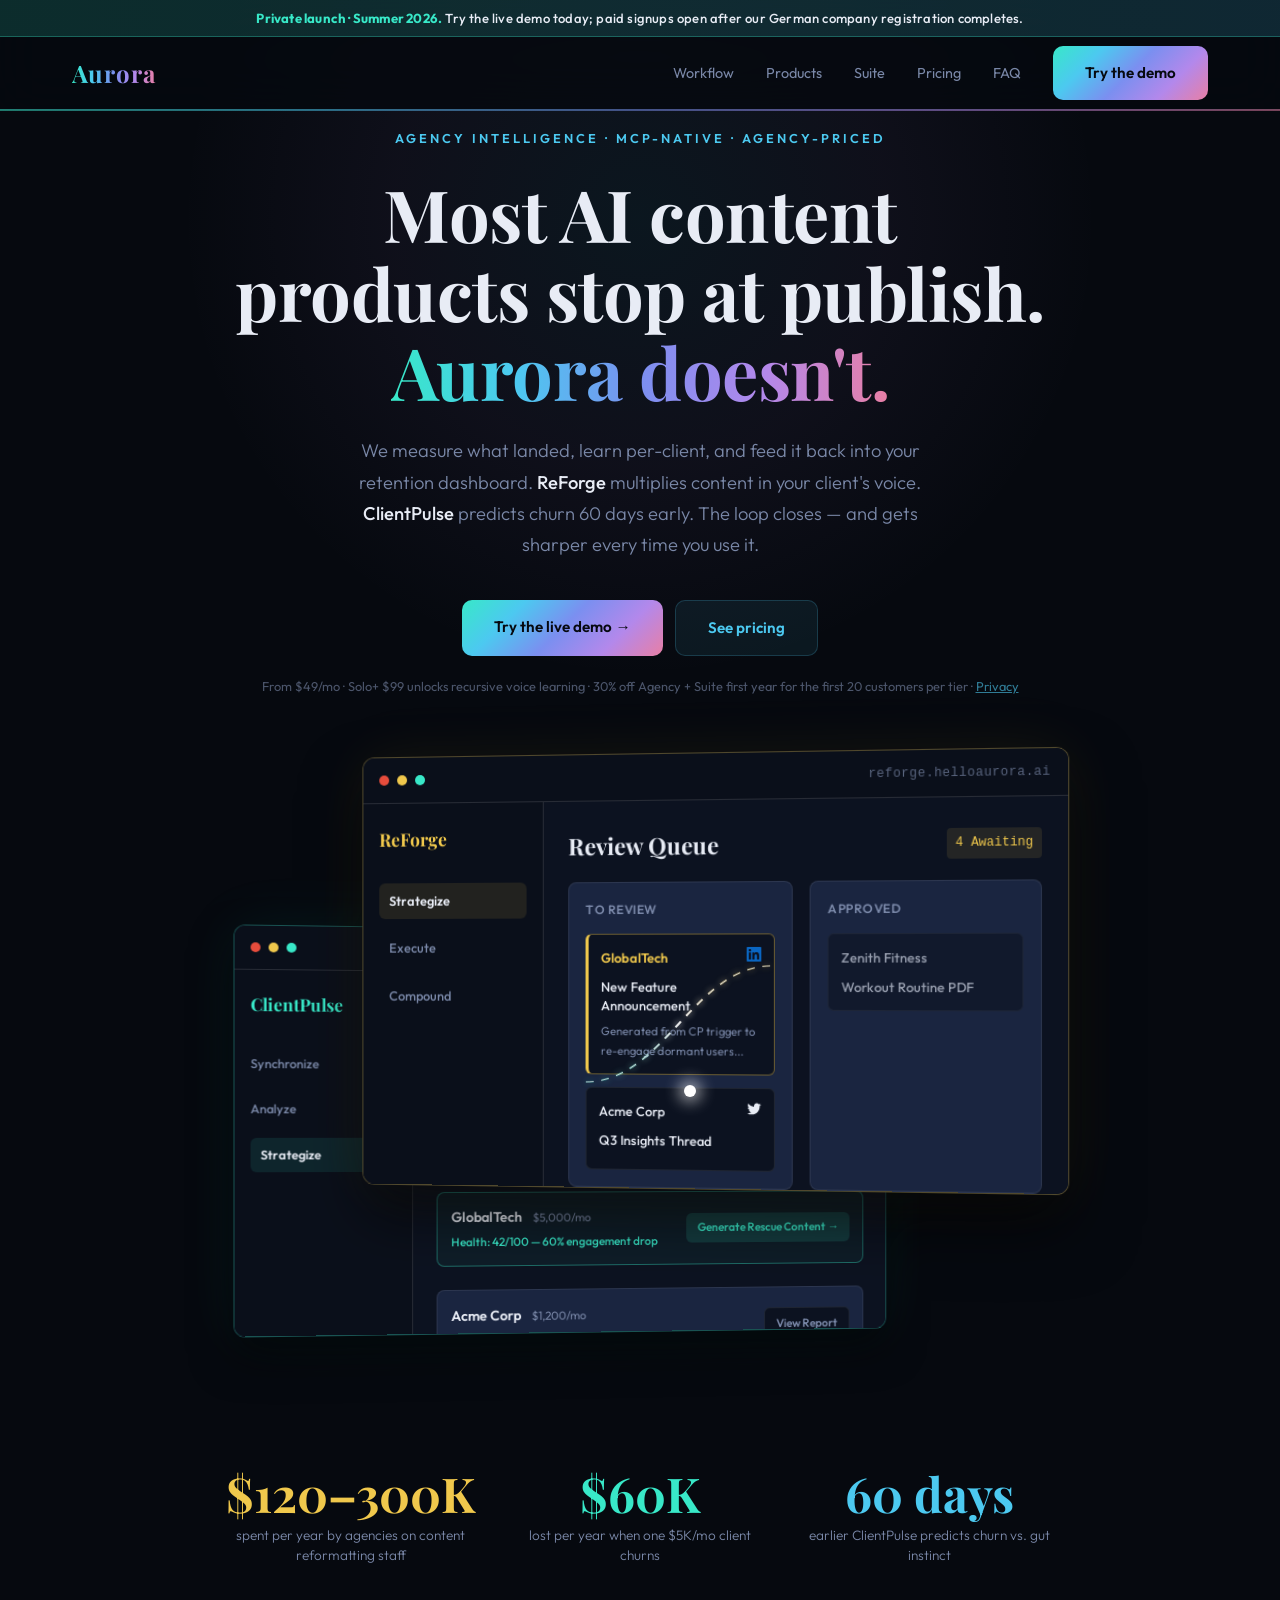
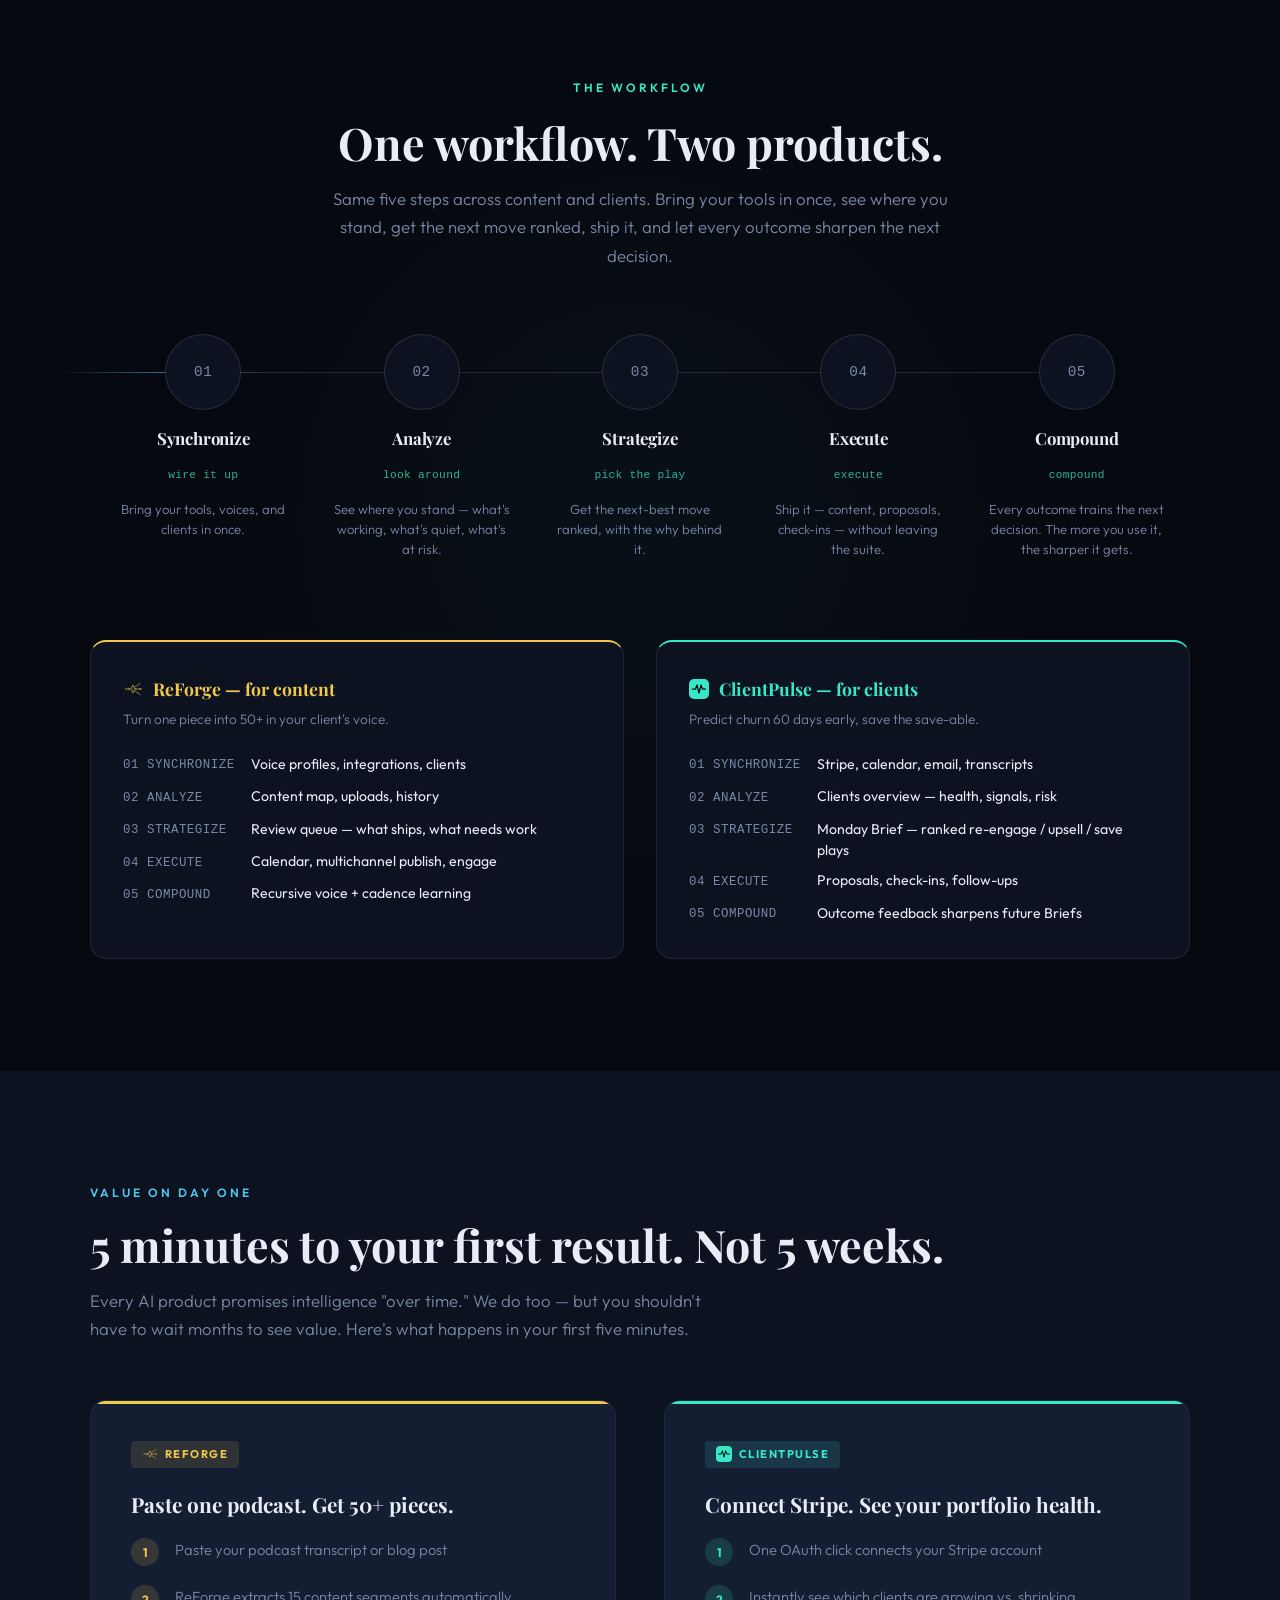
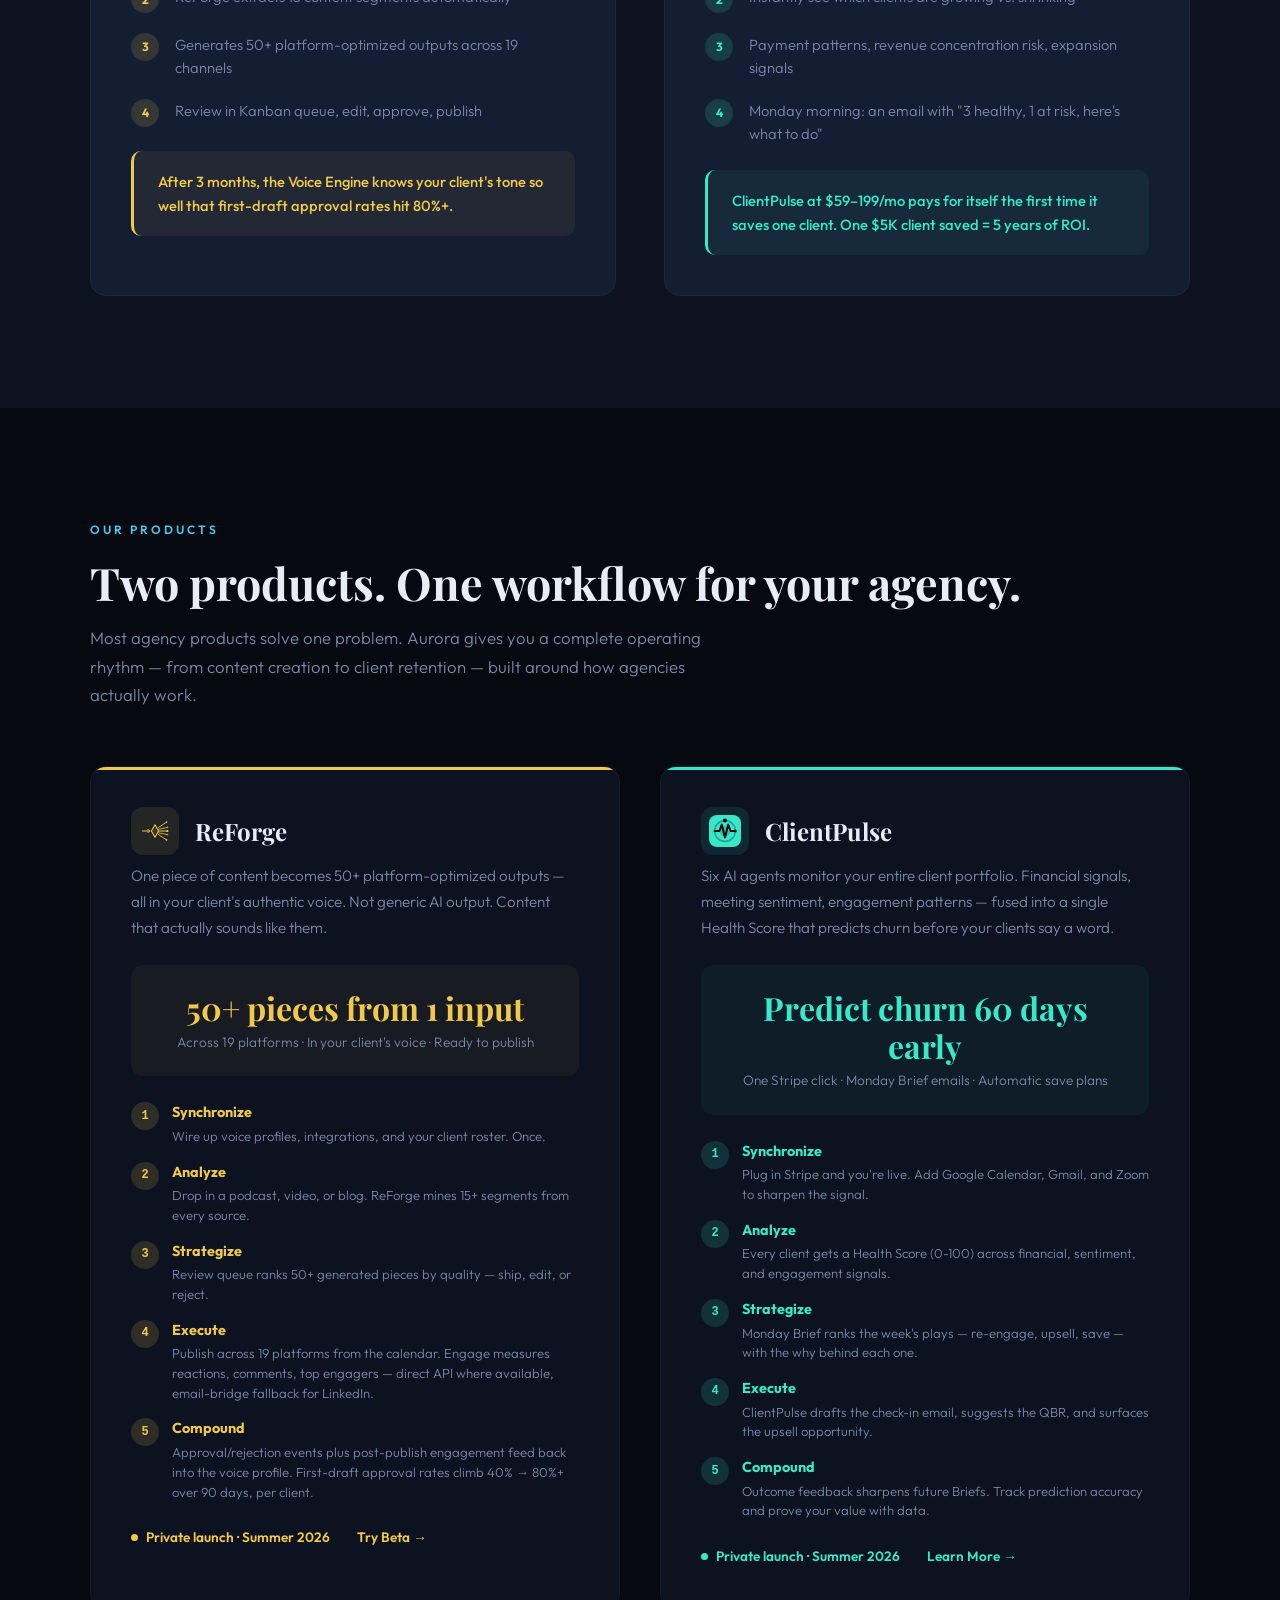
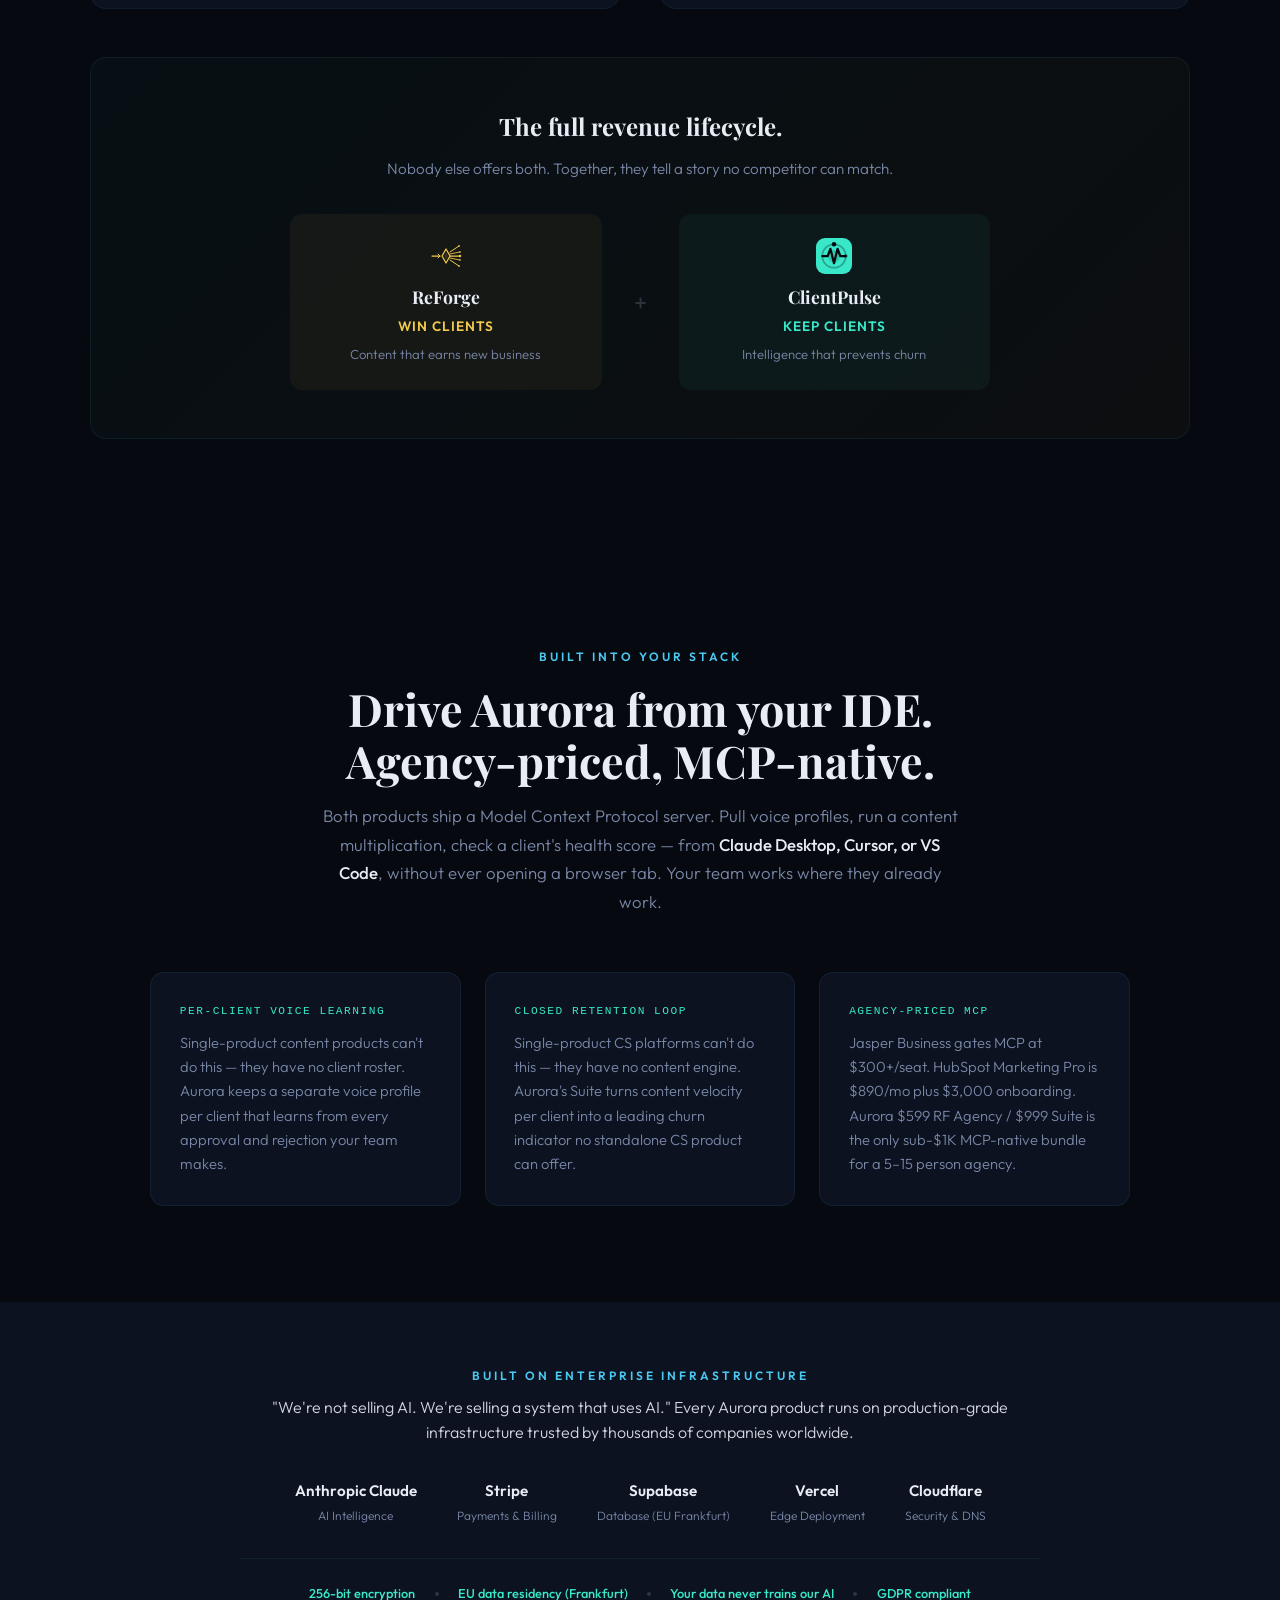
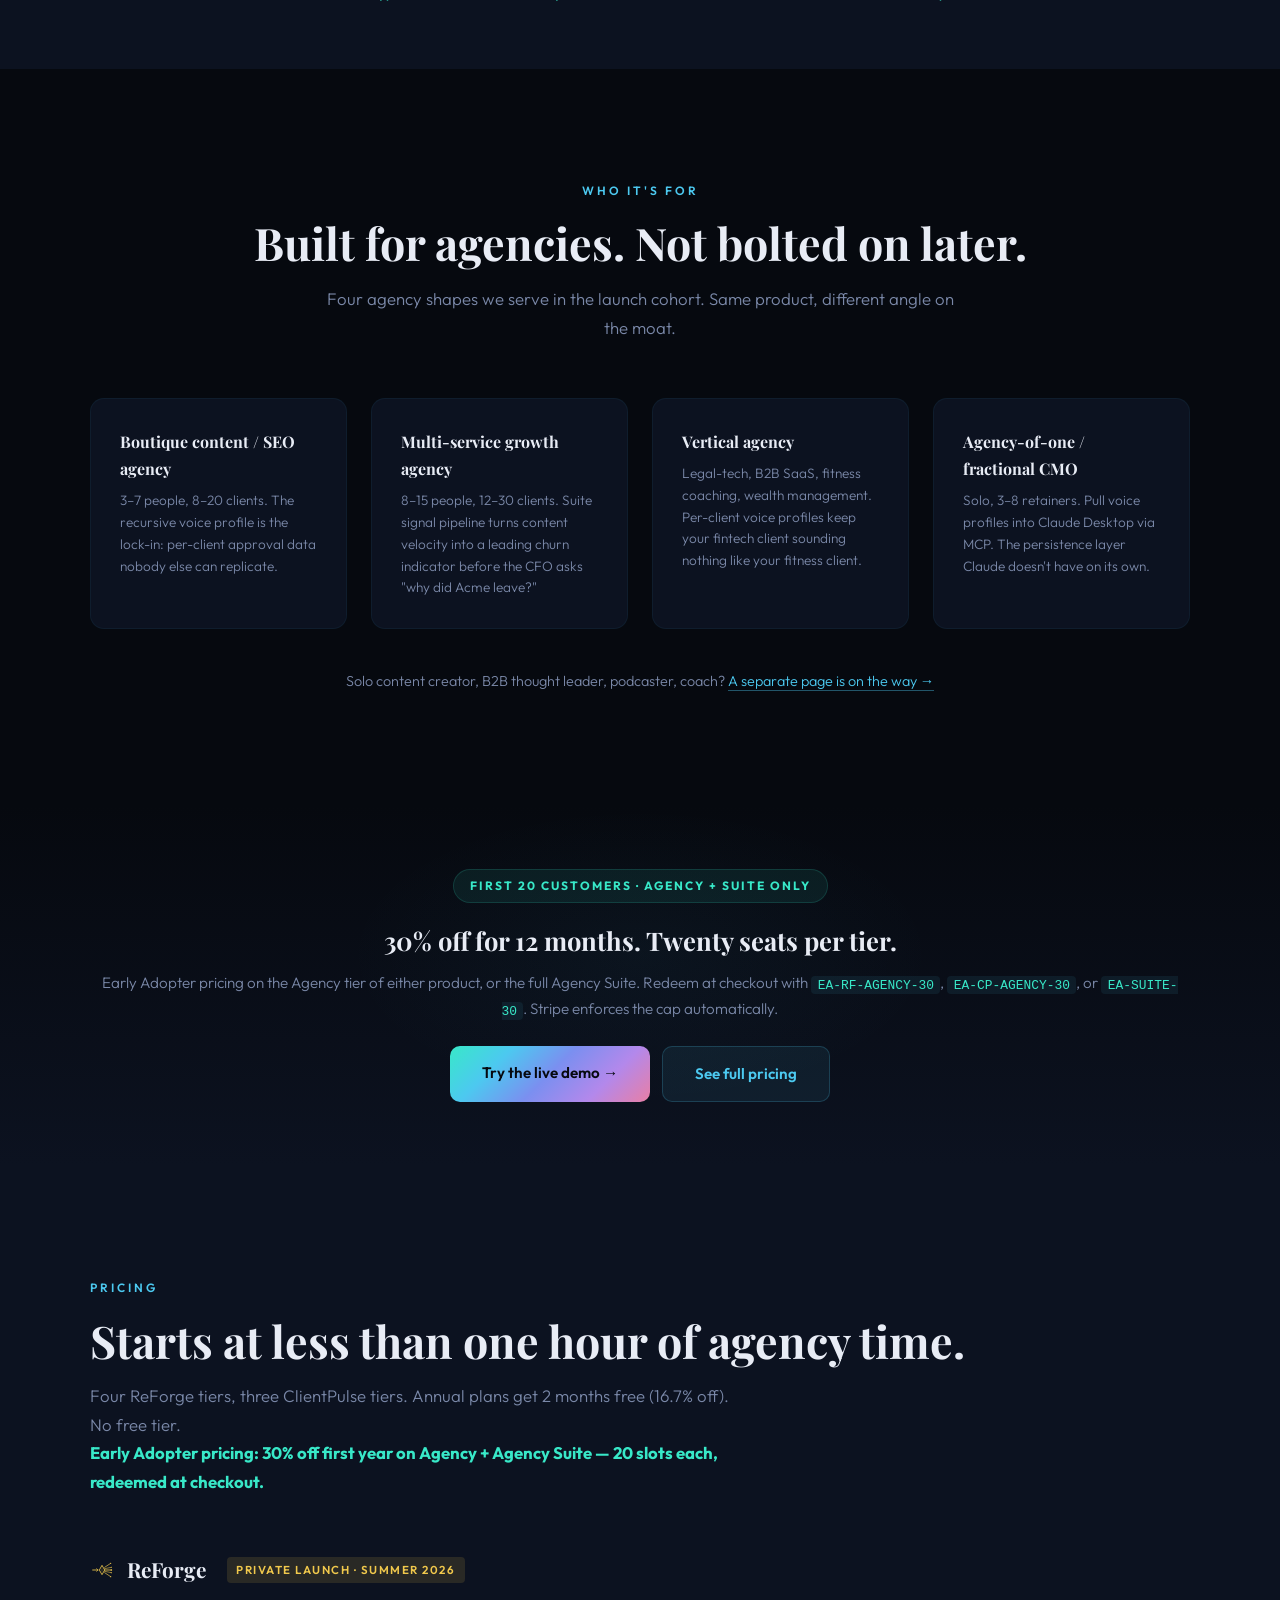
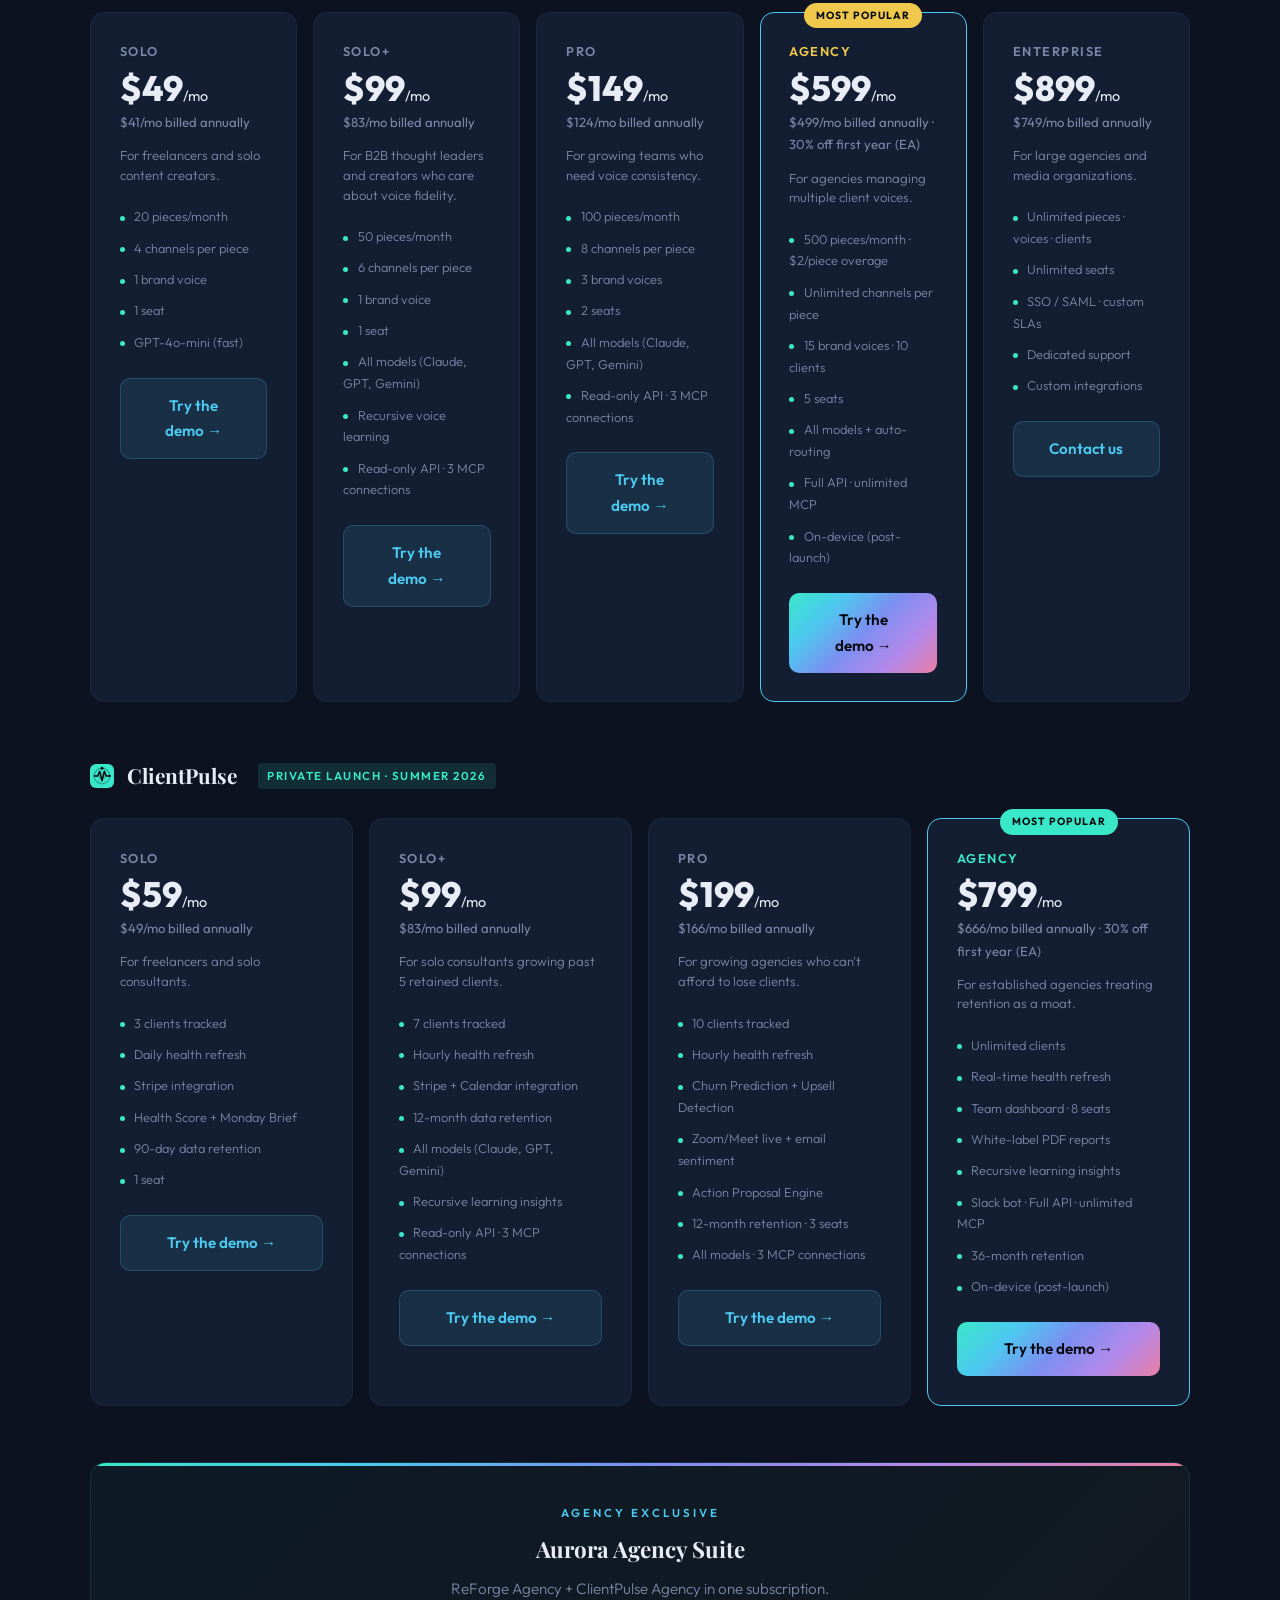
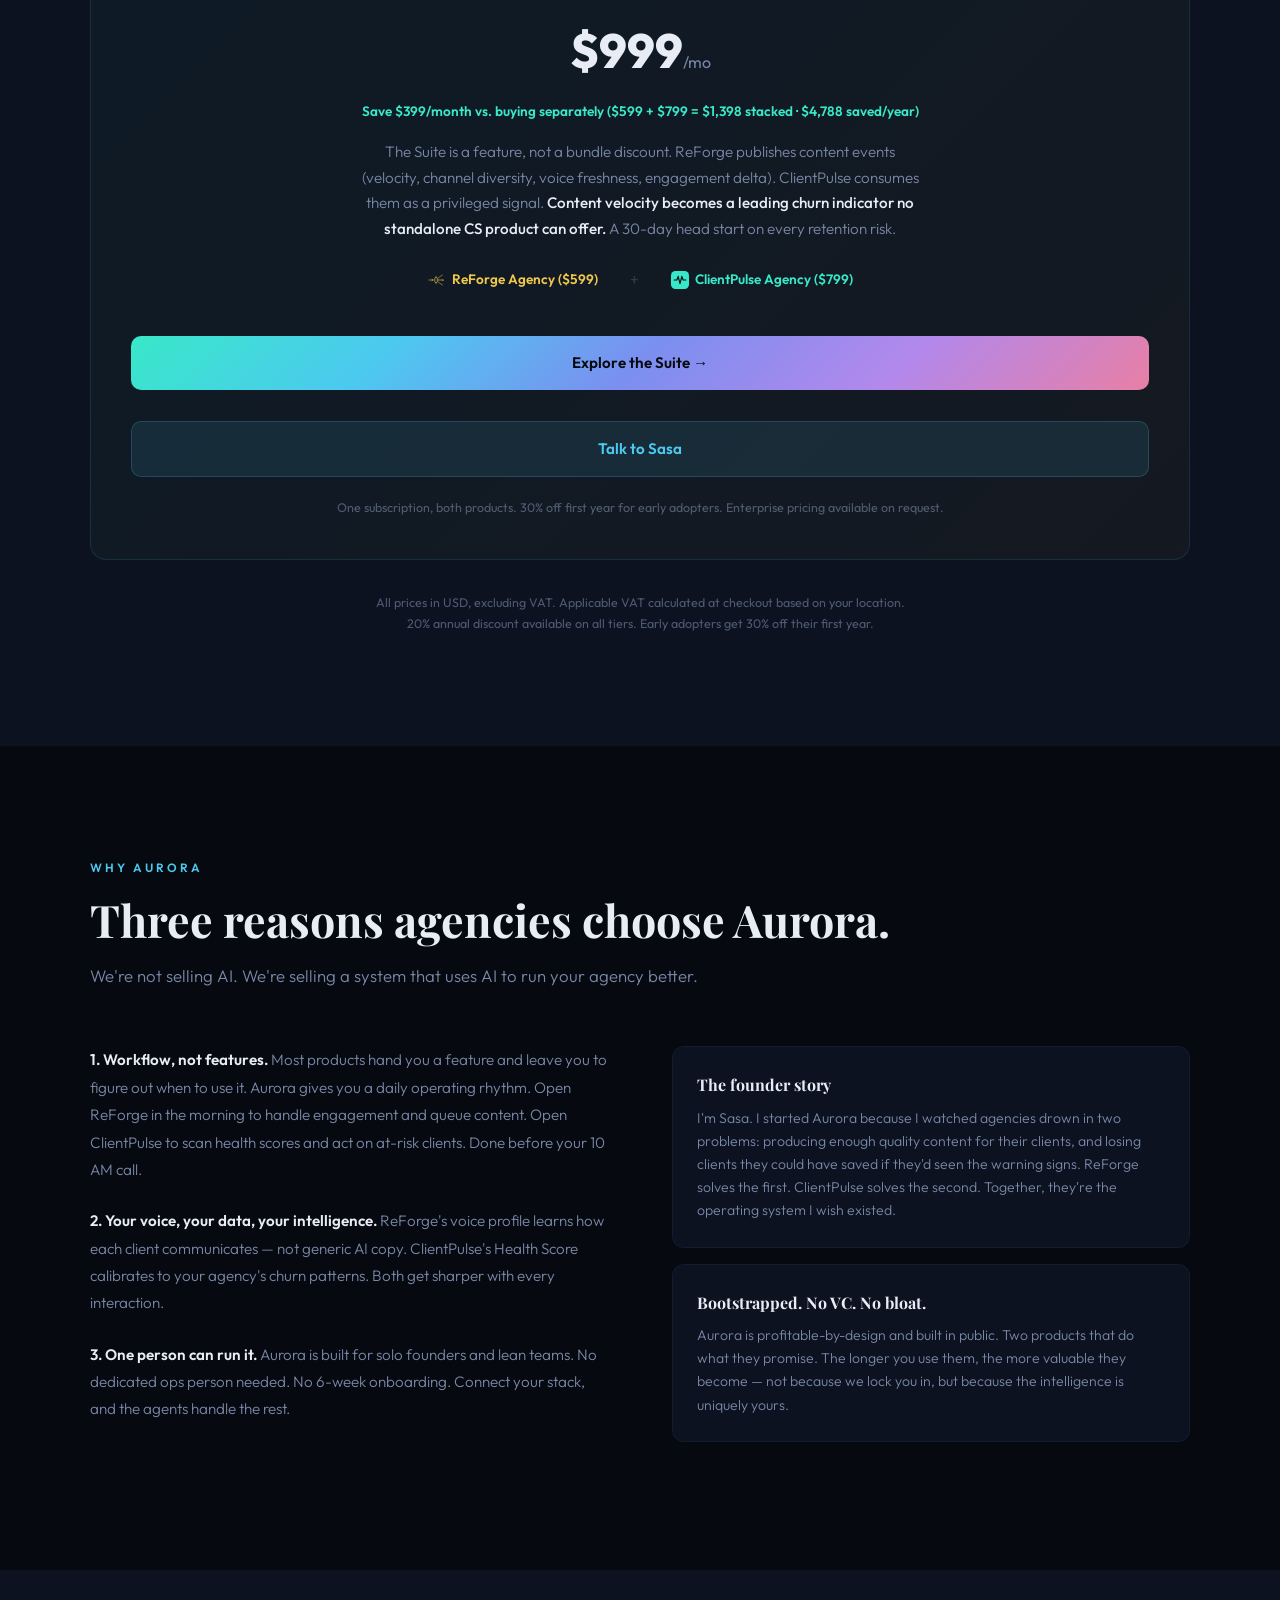
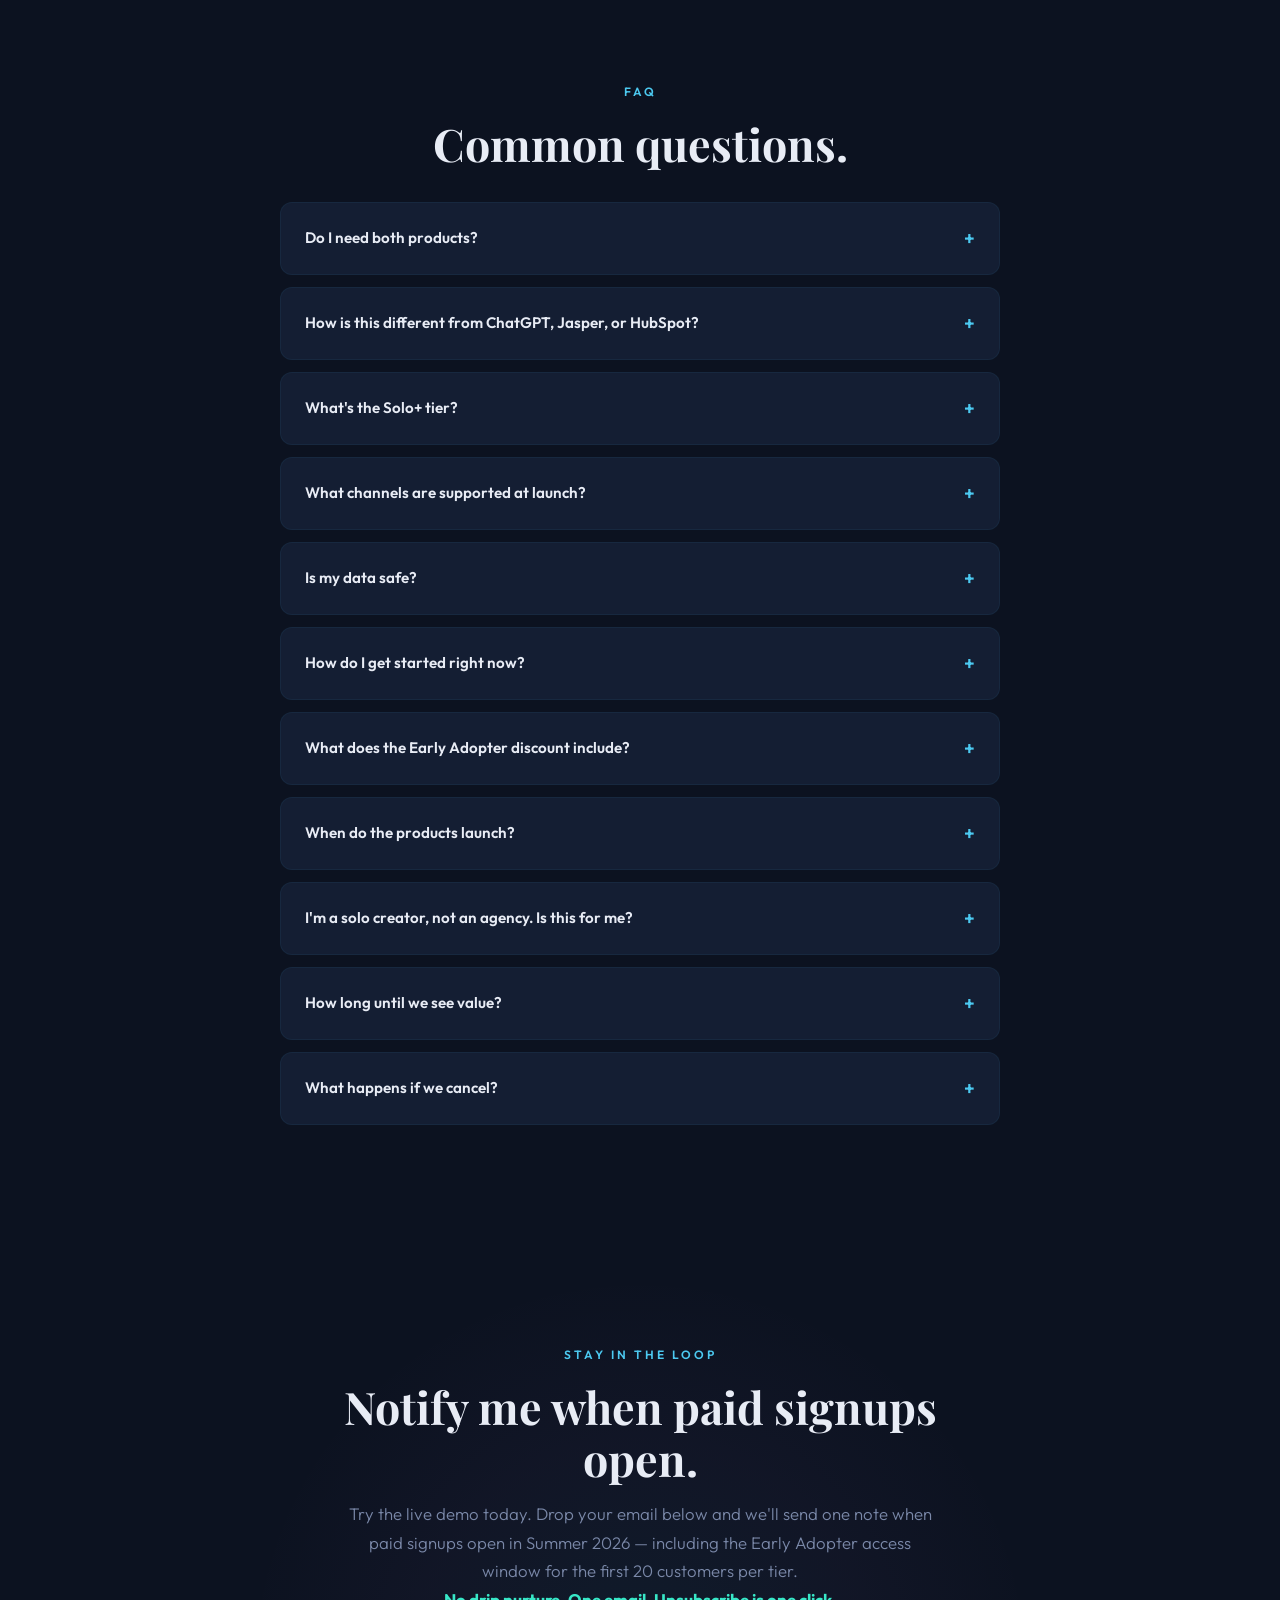
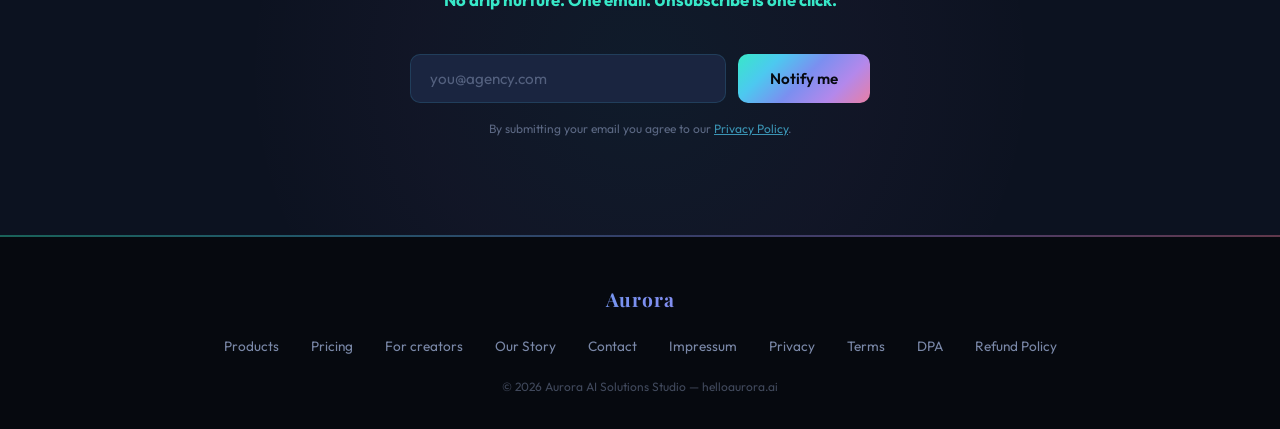
==== commit 2c584c9f: "landing: add /suite page + nav entry + bundle CTA wiring New /suite landing for the Agency Suite — g" ====
--- a/index.html
+++ b/index.html
@@ -336,19 +336,55 @@
       .bundle-card .bundle-price { font-size: 2.2rem; }
       .product-features-compact { grid-template-columns: 1fr; }
     }
-    /* ── Hero Mockup ── */
-    .hero-mockup-wrapper { position: relative; max-width: 960px; margin: 4rem auto 0; border-radius: 12px; overflow: hidden; border: 1px solid rgba(76, 201, 240, 0.2); box-shadow: 0 20px 40px rgba(0, 0, 0, 0.5), 0 0 40px rgba(76, 201, 240, 0.1); background: var(--bg-deep); animation: fadeUp 1s ease forwards 0.8s; opacity: 0; }
-    .hero-mockup-chrome { display: flex; align-items: center; padding: 0.75rem 1rem; background: #0a0f1a; border-bottom: 1px solid rgba(76, 201, 240, 0.1); gap: 0.5rem; }
-    .hm-dot { width: 12px; height: 12px; border-radius: 50%; }
+    /* ── Dual Hero Mockups ── */
+    .hero-dual-wrapper { position: relative; max-width: 1060px; height: 580px; margin: 4rem auto 0; animation: fadeUp 1s ease forwards 0.8s; opacity: 0; }
+    .dual-mockup { position: absolute; border-radius: 12px; overflow: hidden; border: 1px solid var(--hairline-strong); box-shadow: 0 24px 48px rgba(0, 0, 0, 0.6); background: var(--bg-polar); display: flex; flex-direction: column; text-align: left; transition: transform 0.4s ease, z-index 0s; }
+    
+    /* ClientPulse (Background/Left) */
+    .mockup-cp { width: 680px; height: 420px; bottom: 0; left: 0; z-index: 1; border-color: rgba(56, 232, 200, 0.3); box-shadow: 0 20px 40px rgba(0,0,0,0.5), 0 0 60px rgba(56, 232, 200, 0.08); transform: perspective(1000px) rotateY(4deg) translateZ(-40px); }
+    .mockup-cp:hover { transform: perspective(1000px) rotateY(0deg) translateZ(0px); z-index: 3; }
+    
+    /* ReForge (Foreground/Right) */
+    .mockup-rf { width: 680px; height: 420px; top: 0; right: 0; z-index: 2; border-color: rgba(240, 200, 76, 0.3); box-shadow: 0 30px 60px rgba(0,0,0,0.6), 0 0 60px rgba(240, 200, 76, 0.08); transform: perspective(1000px) rotateY(-4deg) translateZ(40px); }
+    .mockup-rf:hover { transform: perspective(1000px) rotateY(0deg) translateZ(60px); z-index: 3; }
+
+    .hm-chrome { display: flex; align-items: center; padding: 0.75rem 1rem; background: #0a0f1a; border-bottom: 1px solid var(--hairline-strong); gap: 0.5rem; }
+    .hm-chrome-title { margin-left: auto; font-family: var(--font-mono); font-size: 0.75rem; color: var(--text-muted); opacity: 0.7; letter-spacing: 0.5px; }
+    .hm-dot { width: 10px; height: 10px; border-radius: 50%; }
     .hm-dot.red { background: #e74c3c; }
     .hm-dot.yellow { background: #f0c84c; }
     .hm-dot.green { background: #38e8c8; }
-    .hero-mockup-body { display: flex; aspect-ratio: 16/9; background: var(--bg-polar); position: relative; overflow: hidden; text-align: left; }
-    .hm-sidebar { width: 220px; border-right: 1px solid var(--hairline-strong); background: #0a0f1a; padding: 1rem; display: flex; flex-direction: column; gap: 1rem; }
-    .hm-main { flex: 1; padding: 2rem; display: flex; flex-direction: column; gap: 1.5rem; }
-    .hm-cards { display: grid; grid-template-columns: repeat(3, 1fr); gap: 1rem; }
-    .hm-card { background: var(--bg-surface); border: 1px solid var(--hairline); border-radius: 8px; height: 100px; display: flex; flex-direction: column; justify-content: center; padding: 1.25rem; box-shadow: 0 4px 6px rgba(0,0,0,0.1); }
-    .hm-content { flex: 1; background: var(--bg-surface); border: 1px solid var(--hairline); border-radius: 8px; box-shadow: 0 4px 6px rgba(0,0,0,0.1); }
+    
+    .hm-body { flex: 1; display: flex; overflow: hidden; background: var(--bg-polar); }
+    .hm-sidebar { width: 180px; background: #0a0f1a; border-right: 1px solid var(--hairline-strong); padding: 1.25rem 1rem; display: flex; flex-direction: column; gap: 0.75rem; }
+    .hm-main { flex: 1; padding: 1.5rem; display: flex; flex-direction: column; gap: 1rem; }
+    
+    /* CP specific */
+    .cp-row { display: flex; justify-content: space-between; align-items: center; padding: 0.85rem; border: 1px solid var(--hairline); border-radius: 8px; background: var(--bg-surface); margin-bottom: 0.5rem; }
+    .cp-row.alert { border-color: rgba(56, 232, 200, 0.4); background: rgba(56, 232, 200, 0.05); }
+    .cp-btn { padding: 0.35rem 0.75rem; border-radius: 6px; font-size: 0.75rem; font-weight: 600; cursor: pointer; text-decoration: none; }
+    .cp-btn.action { background: rgba(56, 232, 200, 0.15); color: var(--clientpulse-accent); }
+    
+    /* RF specific */
+    .rf-grid { display: grid; grid-template-columns: 1fr 1fr; gap: 1rem; height: 100%; }
+    .rf-col { background: var(--bg-surface); border: 1px solid var(--hairline); border-radius: 8px; padding: 1rem; display: flex; flex-direction: column; gap: 0.75rem; }
+    .rf-item { padding: 0.75rem; border-radius: 6px; background: var(--bg-polar); border: 1px solid var(--hairline); font-size: 0.8rem; }
+    .rf-item.highlight { border-color: rgba(240, 200, 76, 0.4); border-left: 3px solid var(--reforge-accent); }
+
+    /* Animated Connection Line */
+    .suite-connection { position: absolute; top: 0; left: 0; width: 100%; height: 100%; pointer-events: none; z-index: 4; }
+    .suite-connection path { stroke-dasharray: 10, 10; animation: dashFlow 20s linear infinite; }
+    @keyframes dashFlow { to { stroke-dashoffset: -1000; } }
+    
+    .connection-pulse {
+      width: 12px; height: 12px; background: #fff; border-radius: 50%; position: absolute;
+      box-shadow: 0 0 15px 5px rgba(255, 255, 255, 0.6);
+      offset-path: path("M 460 330 C 560 330, 600 180, 700 180");
+      animation: followPath 3s ease-in-out infinite;
+      z-index: 5;
+    }
+    @keyframes followPath { 0% { offset-distance: 0%; opacity: 0; } 10% { opacity: 1; } 90% { opacity: 1; } 100% { offset-distance: 100%; opacity: 0; } }
+    @keyframes fadeUp { to { opacity: 1; transform: translateY(0); } }
   </style>
 </head>
 <body>
@@ -367,6 +403,7 @@
       <div class="nav-links">
         <a href="#workflow">Workflow</a>
         <a href="#products">Products</a>
+        <a href="/suite">Suite</a>
         <a href="#pricing">Pricing</a>
         <a href="#faq">FAQ</a>
         <a href="https://reforge.helloaurora.ai/api/demo/signin" class="nav-cta">Try the demo</a>
@@ -387,62 +424,131 @@
       </div>
       <p class="hero-fine">From $49/mo &middot; Solo+ $99 unlocks recursive voice learning &middot; 30% off Agency + Suite first year for the first 20 customers per tier &middot; <a href="/privacy" style="color: var(--accent-primary); text-decoration: underline;">Privacy</a></p>
 
-      <div class="hero-mockup-wrapper reveal">
-        <div class="hero-mockup-chrome">
-          <div class="hm-dot red"></div>
-          <div class="hm-dot yellow"></div>
-          <div class="hm-dot green"></div>
-        </div>
-        <div class="hero-mockup-body">
-          <div class="hm-sidebar">
-            <div style="font-family: var(--font-display); font-size: 1.3rem; font-weight: 700; color: var(--text-primary); margin-bottom: 0.5rem; letter-spacing: -0.5px;">Aurora</div>
-            <div style="font-size: 0.75rem; color: var(--text-muted); margin-bottom: 0.5rem; text-transform: uppercase; letter-spacing: 0.05em; font-weight: 600;">Workspaces</div>
-            <div style="padding: 0.6rem 0.75rem; background: rgba(76, 201, 240, 0.1); color: var(--accent-primary); border-radius: 6px; font-size: 0.85rem; font-weight: 600; margin-bottom: 0.5rem;">Agency Suite</div>
-            <div style="padding: 0.6rem 0.75rem; color: var(--text-muted); font-size: 0.85rem; font-weight: 500;">ClientPulse</div>
-            <div style="padding: 0.6rem 0.75rem; color: var(--text-muted); font-size: 0.85rem; font-weight: 500;">ReForge</div>
-          </div>
-          <div class="hm-main">
-            <div style="font-family: var(--font-display); font-size: 2rem; font-weight: 600; color: var(--text-primary); letter-spacing: -0.5px;">Agency Overview</div>
-            <div class="hm-cards">
-              <div class="hm-card">
-                <div style="color: var(--text-muted); font-size: 0.75rem; font-weight: 600; text-transform: uppercase; margin-bottom: 0.5rem; letter-spacing: 0.05em;">Active Clients</div>
-                <div style="font-family: var(--font-display); font-size: 2.2rem; color: var(--text-primary); font-weight: 600; line-height: 1;">24</div>
+      <div class="hero-dual-wrapper reveal">
+        
+        <!-- Connection SVG (Backdrop) -->
+        <svg class="suite-connection" viewBox="0 0 1060 580" fill="none">
+          <!-- Gradient definition for the line -->
+          <defs>
+            <linearGradient id="connGrad" x1="460" y1="330" x2="700" y2="180" gradientUnits="userSpaceOnUse">
+              <stop offset="0%" stop-color="#38e8c8" stop-opacity="0.2"/>
+              <stop offset="50%" stop-color="#fff" stop-opacity="0.8"/>
+              <stop offset="100%" stop-color="#f0c84c" stop-opacity="0.2"/>
+            </linearGradient>
+            <!-- A thicker solid line behind for glow effect -->
+            <filter id="glow">
+              <feGaussianBlur stdDeviation="4" result="coloredBlur"/>
+              <feMerge>
+                <feMergeNode in="coloredBlur"/>
+                <feMergeNode in="SourceGraphic"/>
+              </feMerge>
+            </filter>
+          </defs>
+          <path d="M 460 330 C 560 330, 600 180, 700 180" stroke="url(#connGrad)" stroke-width="3" filter="url(#glow)" />
+          <path d="M 460 330 C 560 330, 600 180, 700 180" stroke="rgba(255,255,255,0.8)" stroke-width="1" />
+        </svg>
+
+        <!-- The moving dot along the path -->
+        <div class="connection-pulse"></div>
+
+        <!-- CLIENTPULSE MOCKUP (Left/Bottom) -->
+        <div class="dual-mockup mockup-cp">
+          <div class="hm-chrome">
+            <div class="hm-dot red"></div><div class="hm-dot yellow"></div><div class="hm-dot green"></div>
+            <div class="hm-chrome-title">clientpulse.helloaurora.ai</div>
+          </div>
+          <div class="hm-body">
+            <div class="hm-sidebar">
+              <div style="font-family: var(--font-display); font-size: 1.1rem; font-weight: 700; color: var(--clientpulse-accent); margin-bottom: 1rem;">ClientPulse</div>
+              <div style="font-size: 0.8rem; color: var(--text-muted); font-weight: 500; padding: 0.4rem 0;">Synchronize</div>
+              <div style="font-size: 0.8rem; color: var(--text-muted); font-weight: 500; padding: 0.4rem 0;">Analyze</div>
+              <div style="font-size: 0.8rem; color: var(--text-primary); font-weight: 600; padding: 0.4rem 0.6rem; background: rgba(56,232,200,0.1); border-radius: 6px;">Strategize</div>
+            </div>
+            <div class="hm-main">
+              <div style="font-family: var(--font-display); font-size: 1.4rem; font-weight: 600; color: var(--text-primary);">Monday Brief</div>
+              <div style="font-size: 0.85rem; color: var(--text-muted); margin-bottom: 0.5rem;">3 plays recommended this week to protect MRR.</div>
+              
+              <div class="cp-row">
+                <div>
+                  <div style="font-weight: 600; color: var(--text-primary); font-size: 0.9rem;">Zenith Fitness <span style="font-size: 0.75rem; color: var(--text-muted); font-weight: 400; margin-left: 0.5rem;">$2,400/mo</span></div>
+                  <div style="font-size: 0.75rem; color: var(--text-muted); margin-top: 0.2rem;">Health: 85/100 &mdash; Steady growth</div>
+                </div>
+                <div class="cp-btn" style="background: var(--bg-polar); border: 1px solid var(--hairline); color: var(--text-muted);">Upsell Candidate</div>
               </div>
-              <div class="hm-card" style="border-color: rgba(56, 232, 200, 0.4); background: rgba(56, 232, 200, 0.05);">
-                <div style="color: var(--clientpulse-accent); font-size: 0.75rem; font-weight: 600; text-transform: uppercase; margin-bottom: 0.5rem; letter-spacing: 0.05em;">At Risk (ClientPulse)</div>
-                <div style="font-family: var(--font-display); font-size: 2.2rem; color: var(--text-primary); font-weight: 600; line-height: 1;">2</div>
+              
+              <div class="cp-row alert" style="position: relative; z-index: 5;" id="cp-anchor">
+                <div>
+                  <div style="font-weight: 600; color: var(--text-primary); font-size: 0.9rem;">GlobalTech <span style="font-size: 0.75rem; color: var(--text-muted); font-weight: 400; margin-left: 0.5rem;">$5,000/mo</span></div>
+                  <div style="font-size: 0.75rem; color: var(--clientpulse-accent); font-weight: 500; margin-top: 0.2rem;">Health: 42/100 &mdash; 60% engagement drop</div>
+                </div>
+                <div class="cp-btn action">Generate Rescue Content &rarr;</div>
               </div>
-              <div class="hm-card" style="border-color: rgba(240, 200, 76, 0.25); background: rgba(240, 200, 76, 0.03);">
-                <div style="color: var(--reforge-accent); font-size: 0.75rem; font-weight: 600; text-transform: uppercase; margin-bottom: 0.5rem; letter-spacing: 0.05em;">Content Velocity (ReForge)</div>
-                <div style="font-family: var(--font-display); font-size: 2.2rem; color: var(--text-primary); font-weight: 600; line-height: 1;">+42%</div>
+              
+              <div class="cp-row">
+                <div>
+                  <div style="font-weight: 600; color: var(--text-primary); font-size: 0.9rem;">Acme Corp <span style="font-size: 0.75rem; color: var(--text-muted); font-weight: 400; margin-left: 0.5rem;">$1,200/mo</span></div>
+                  <div style="font-size: 0.75rem; color: var(--text-muted); margin-top: 0.2rem;">Health: 92/100 &mdash; QBR just completed</div>
+                </div>
+                <div class="cp-btn" style="background: var(--bg-polar); border: 1px solid var(--hairline); color: var(--text-muted);">View Report</div>
               </div>
+
             </div>
-            <div class="hm-content" style="padding: 1.5rem;">
-              <div style="font-weight: 600; font-size: 1.1rem; margin-bottom: 1.2rem; border-bottom: 1px solid var(--hairline); padding-bottom: 0.75rem; color: var(--text-primary);">Recent Activity</div>
-              <div style="display: flex; justify-content: space-between; align-items: center; padding: 0.85rem 0; border-bottom: 1px solid var(--hairline); font-size: 0.9rem;">
-                <div style="display: flex; align-items: center; gap: 0.75rem;">
-                  <div style="width: 8px; height: 8px; border-radius: 50%; background: var(--reforge-accent);"></div>
-                  <span style="color: var(--text-primary); font-weight: 500;">Acme Corp &mdash; Content Batch Approved</span>
+          </div>
+        </div>
+
+        <!-- REFORGE MOCKUP (Right/Top) -->
+        <div class="dual-mockup mockup-rf">
+          <div class="hm-chrome">
+            <div class="hm-dot red"></div><div class="hm-dot yellow"></div><div class="hm-dot green"></div>
+            <div class="hm-chrome-title">reforge.helloaurora.ai</div>
+          </div>
+          <div class="hm-body">
+            <div class="hm-sidebar">
+              <div style="font-family: var(--font-display); font-size: 1.1rem; font-weight: 700; color: var(--reforge-accent); margin-bottom: 1rem;">ReForge</div>
+              <div style="font-size: 0.8rem; color: var(--text-primary); font-weight: 600; padding: 0.4rem 0.6rem; background: rgba(240,200,76,0.1); border-radius: 6px;">Strategize</div>
+              <div style="font-size: 0.8rem; color: var(--text-muted); font-weight: 500; padding: 0.4rem 0.6rem;">Execute</div>
+              <div style="font-size: 0.8rem; color: var(--text-muted); font-weight: 500; padding: 0.4rem 0.6rem;">Compound</div>
+            </div>
+            <div class="hm-main">
+              <div style="font-family: var(--font-display); font-size: 1.4rem; font-weight: 600; color: var(--text-primary); display: flex; justify-content: space-between; align-items: center;">
+                Review Queue
+                <span style="font-size: 0.75rem; font-family: var(--font-mono); font-weight: 500; color: var(--reforge-accent); background: rgba(240,200,76,0.1); padding: 0.25rem 0.5rem; border-radius: 4px;">4 Awaiting</span>
+              </div>
+              
+              <div class="rf-grid">
+                <div class="rf-col">
+                  <div style="font-size: 0.75rem; font-weight: 600; color: var(--text-muted); text-transform: uppercase; letter-spacing: 0.5px;">To Review</div>
+                  <div class="rf-item highlight" id="rf-anchor">
+                    <div style="display: flex; justify-content: space-between; margin-bottom: 0.5rem;">
+                      <span style="color: var(--reforge-accent); font-weight: 600;">GlobalTech</span>
+                      <svg viewBox="0 0 24 24" width="14" height="14" fill="currentColor" style="color: #0A66C2;"><path d="M20.447 20.452h-3.554v-5.569c0-1.328-.027-3.037-1.852-3.037-1.853 0-2.136 1.445-2.136 2.939v5.667H9.351V9h3.414v1.561h.046c.477-.9 1.637-1.85 3.37-1.85 3.601 0 4.267 2.37 4.267 5.455v6.286zM5.337 7.433c-1.144 0-2.063-.926-2.063-2.065 0-1.138.92-2.063 2.063-2.063 1.14 0 2.064.925 2.064 2.063 0 1.139-.925 2.065-2.064 2.065zm1.782 13.019H3.555V9h3.564v11.452zM22.225 0H1.771C.792 0 0 .774 0 1.729v20.542C0 23.227.792 24 1.771 24h20.451C23.2 24 24 23.227 24 22.271V1.729C24 .774 23.2 0 22.222 0h.003z"/></svg>
+                    </div>
+                    <div style="font-weight: 500; color: var(--text-primary); margin-bottom: 0.4rem; line-height: 1.4;">New Feature Announcement</div>
+                    <div style="font-size: 0.7rem; color: var(--text-muted);">Generated from CP trigger to re-engage dormant users...</div>
+                  </div>
+                  <div class="rf-item">
+                    <div style="display: flex; justify-content: space-between; margin-bottom: 0.5rem;">
+                      <span style="color: var(--text-primary); font-weight: 500;">Acme Corp</span>
+                      <svg viewBox="0 0 24 24" width="14" height="14" fill="currentColor"><path d="M23.643 4.937c-.835.37-1.732.62-2.675.733.962-.576 1.7-1.49 2.048-2.578-.9.534-1.897.922-2.958 1.13-.85-.904-2.06-1.47-3.4-1.47-2.572 0-4.658 2.086-4.658 4.66 0 .364.042.718.12 1.06-3.873-.195-7.304-2.05-9.602-4.868-.4.69-.63 1.49-.63 2.342 0 1.616.823 3.043 2.072 3.878-.764-.025-1.482-.234-2.11-.583v.06c0 2.257 1.605 4.14 3.737 4.568-.392.106-.803.162-1.227.162-.3 0-.593-.028-.877-.082.593 1.85 2.313 3.198 4.352 3.234-1.595 1.25-3.604 1.995-5.786 1.995-.376 0-.747-.022-1.112-.065 2.062 1.323 4.51 2.093 7.14 2.093 8.57 0 13.255-7.098 13.255-13.254 0-.2-.005-.402-.014-.602.91-.658 1.7-1.477 2.323-2.41z"/></svg>
+                    </div>
+                    <div style="font-weight: 500; color: var(--text-primary); margin-bottom: 0.4rem; line-height: 1.4;">Q3 Insights Thread</div>
+                  </div>
                 </div>
-                <span style="color: var(--reforge-accent); font-size: 0.8rem; font-weight: 500; padding: 0.25rem 0.5rem; background: rgba(240,200,76,0.1); border-radius: 4px;">Voice learning updated</span>
+                <div class="rf-col">
+                  <div style="font-size: 0.75rem; font-weight: 600; color: var(--text-muted); text-transform: uppercase; letter-spacing: 0.5px;">Approved</div>
+                  <div class="rf-item" style="opacity: 0.6;">
+                    <div style="display: flex; justify-content: space-between; margin-bottom: 0.5rem;">
+                      <span style="color: var(--text-primary); font-weight: 500;">Zenith Fitness</span>
+                    </div>
+                    <div style="font-weight: 500; color: var(--text-primary); line-height: 1.4;">Workout Routine PDF</div>
+                  </div>
+                </div>
               </div>
-              <div style="display: flex; justify-content: space-between; align-items: center; padding: 0.85rem 0; border-bottom: 1px solid var(--hairline); font-size: 0.9rem;">
-                <div style="display: flex; align-items: center; gap: 0.75rem;">
-                  <div style="width: 8px; height: 8px; border-radius: 50%; background: var(--clientpulse-accent);"></div>
-                  <span style="color: var(--text-primary); font-weight: 500;">GlobalTech &mdash; Engagement Drop Detected</span>
-                </div>
-                <span style="color: var(--clientpulse-accent); font-size: 0.8rem; font-weight: 500; padding: 0.25rem 0.5rem; background: rgba(56,232,200,0.1); border-radius: 4px;">Play recommended</span>
-              </div>
-              <div style="display: flex; justify-content: space-between; align-items: center; padding: 0.85rem 0; font-size: 0.9rem;">
-                <div style="display: flex; align-items: center; gap: 0.75rem;">
-                  <div style="width: 8px; height: 8px; border-radius: 50%; background: var(--text-muted);"></div>
-                  <span style="color: var(--text-primary); font-weight: 500;">DesignCo &mdash; QBR Scheduled</span>
-                </div>
-                <span style="color: var(--text-muted); font-size: 0.8rem; font-weight: 500; padding: 0.25rem 0.5rem; background: rgba(255,255,255,0.05); border-radius: 4px;">Sync complete</span>
-              </div>
+
             </div>
           </div>
         </div>
+
       </div>
 
     </div>
@@ -964,7 +1070,7 @@
           <span class="bi-item" style="color: var(--clientpulse-accent); display: inline-flex; align-items: center; gap: 0.4rem;"><svg width="18" height="18" viewBox="0 0 40 40" fill="none" xmlns="http://www.w3.org/2000/svg"><rect width="40" height="40" rx="10" fill="url(#cpGrad4)"/><polyline points="7,20 13,20 16,12 20,28 24,12 27,20 33,20" stroke="#06090f" stroke-width="2.5" stroke-linecap="round" stroke-linejoin="round" fill="none"/><defs><linearGradient id="cpGrad4" x1="0" y1="0" x2="40" y2="40"><stop offset="0%" stop-color="#38e8c8"/><stop offset="100%" stop-color="#4cc9f0"/></linearGradient></defs></svg> ClientPulse Agency ($799)</span>
         </div>
         <div style="display: flex; flex-wrap: wrap; gap: 0.75rem; justify-content: center; margin-top: 1.5rem;">
-          <a href="https://reforge.helloaurora.ai/api/demo/signin" class="price-cta primary" style="background: var(--aurora-gradient); color: var(--bg-deep); font-weight: 600;">Try the demo &rarr;</a>
+          <a href="/suite" class="price-cta primary" style="background: var(--aurora-gradient); color: var(--bg-deep); font-weight: 600;">Explore the Suite &rarr;</a>
           <a href="mailto:hello@helloaurora.ai?subject=Aurora%20Suite%20founder-led%20demo" class="price-cta secondary">Talk to Sasa</a>
         </div>
         <p class="bundle-note" style="margin-top: 1.25rem;">One subscription, both products. 30% off first year for early adopters. Enterprise pricing available on request.</p>
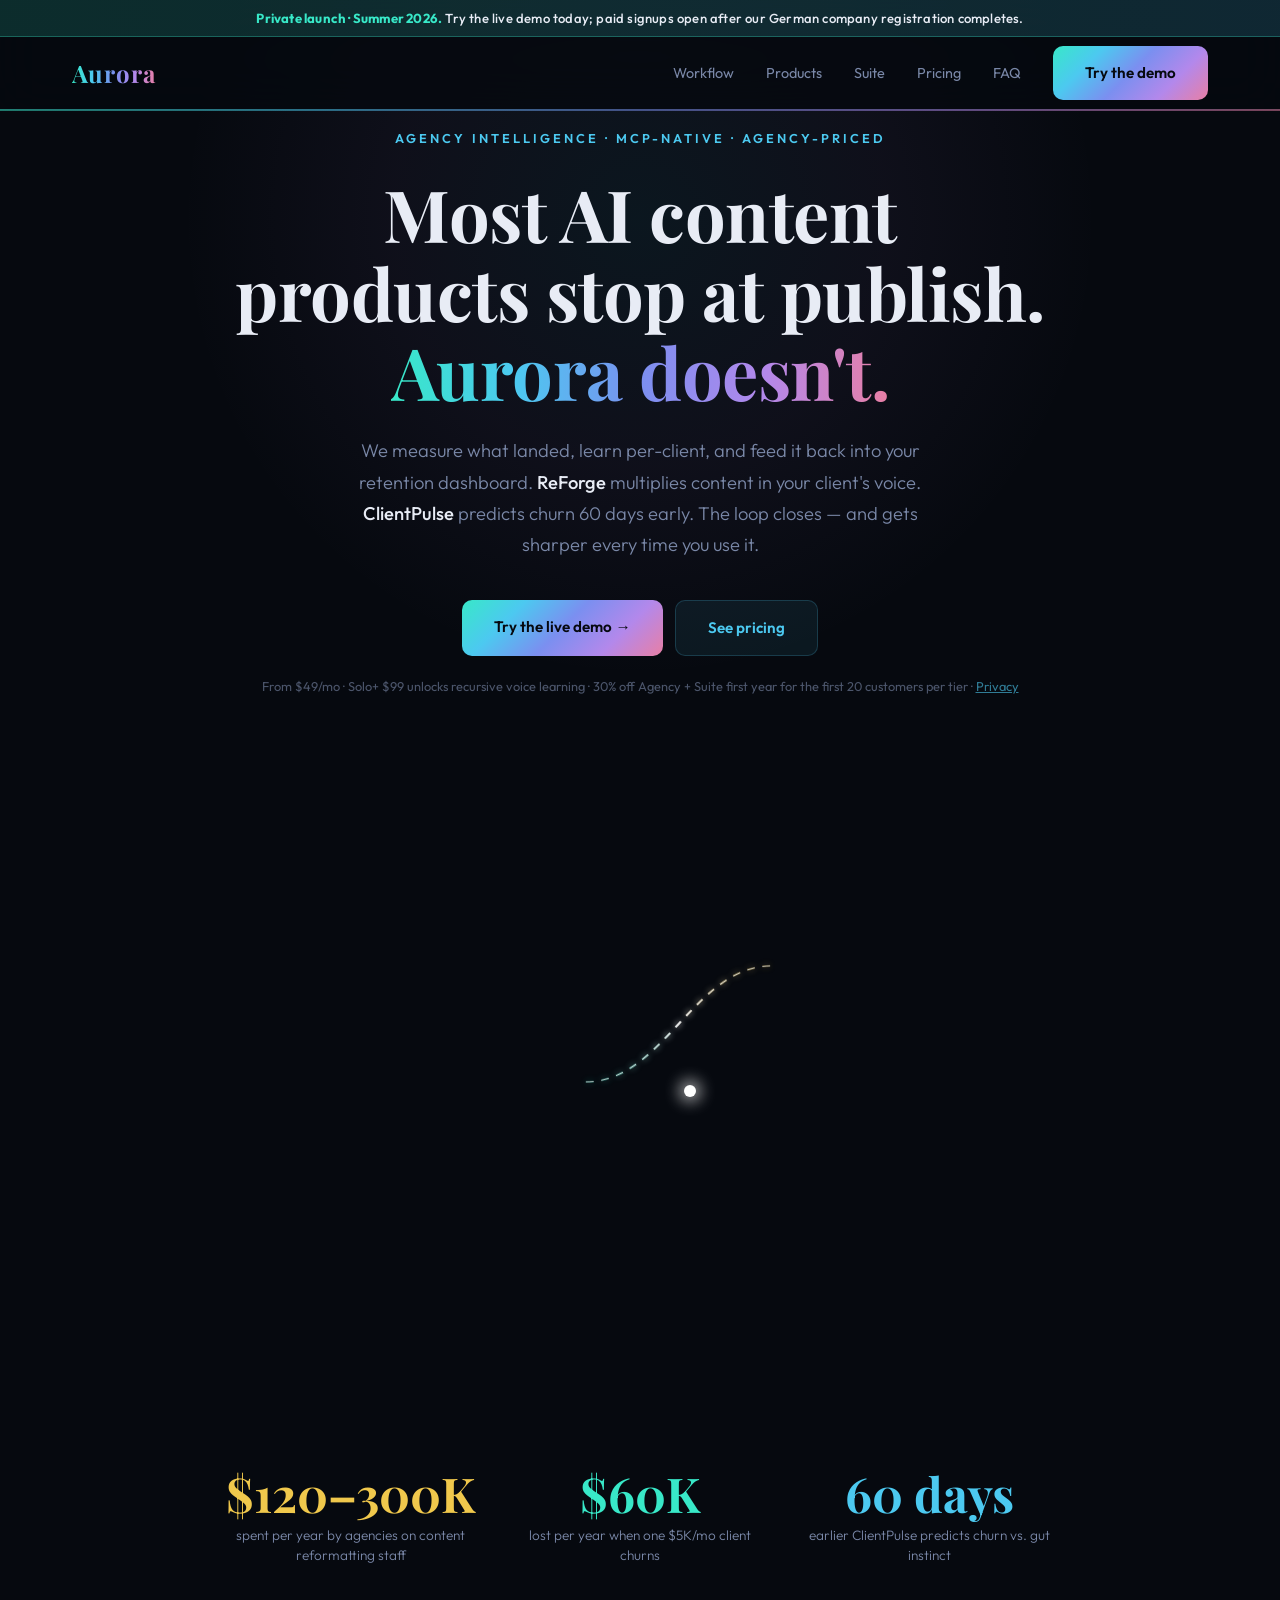
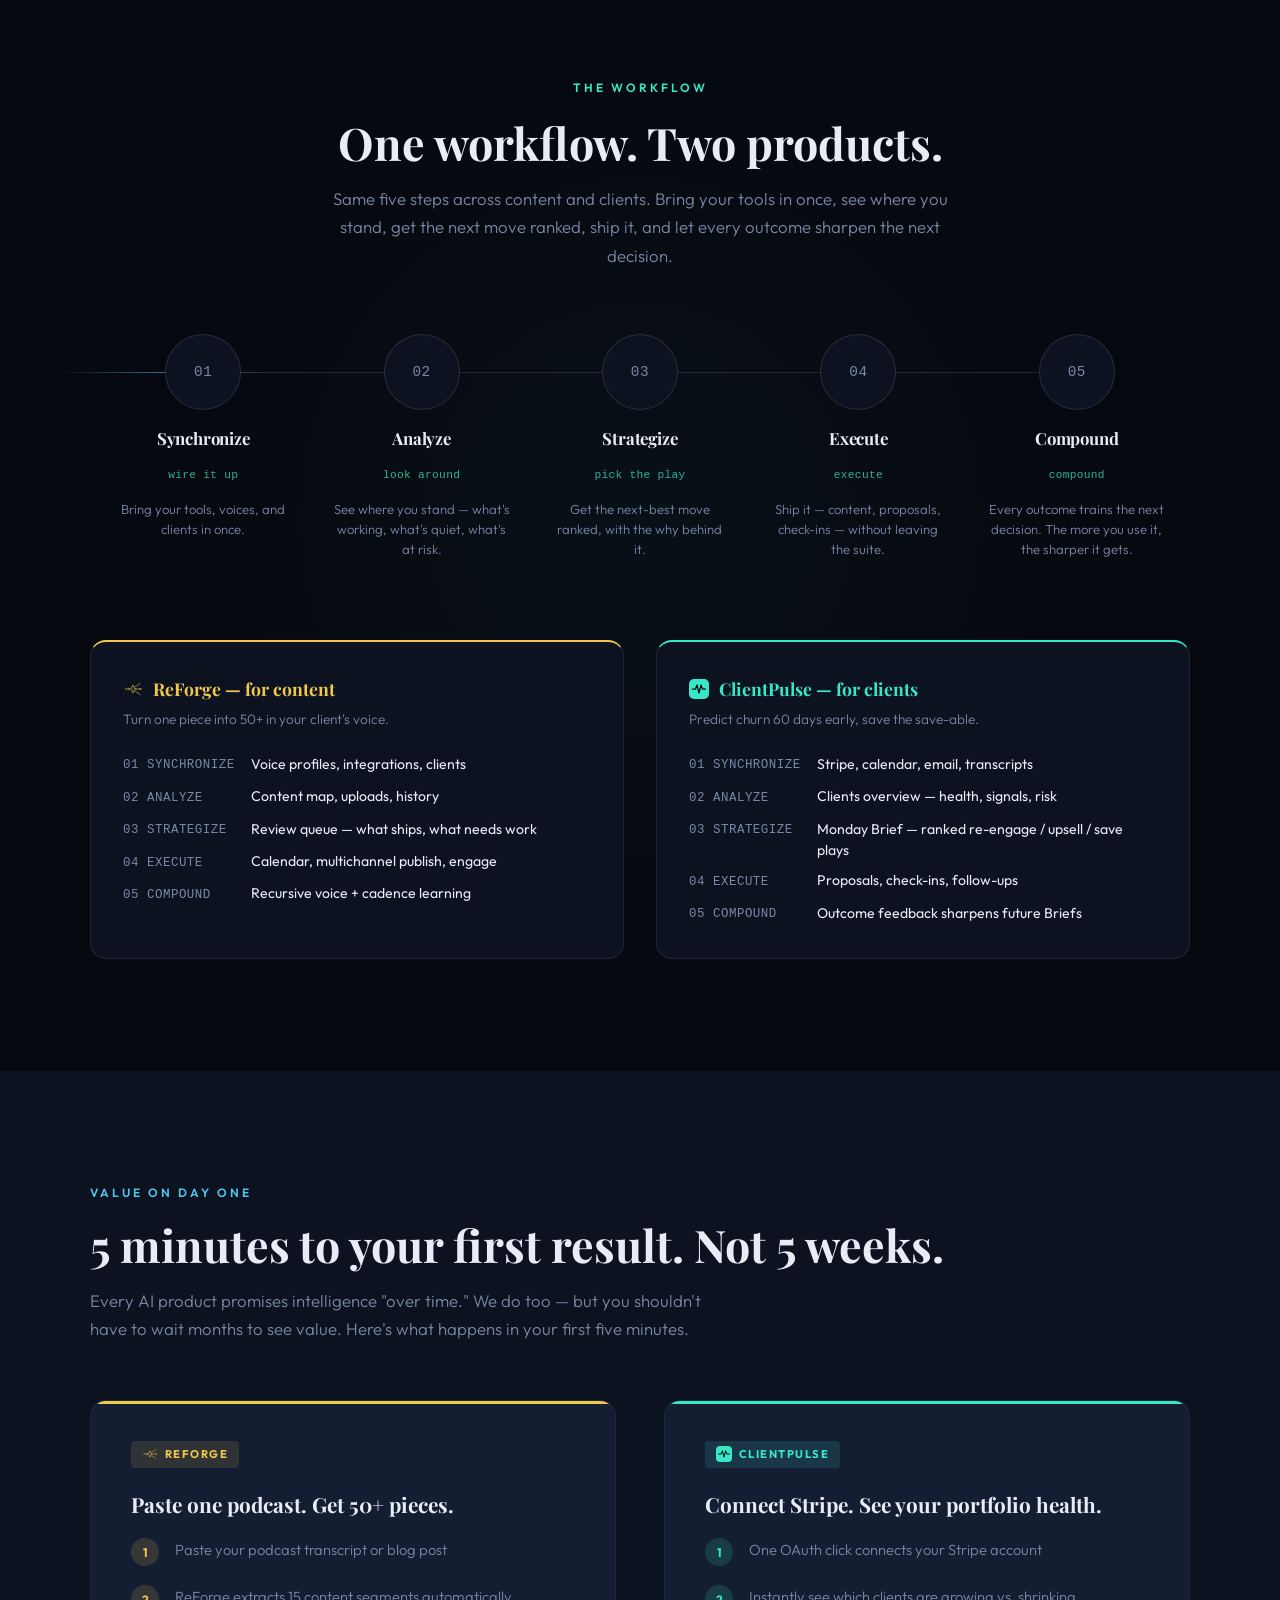
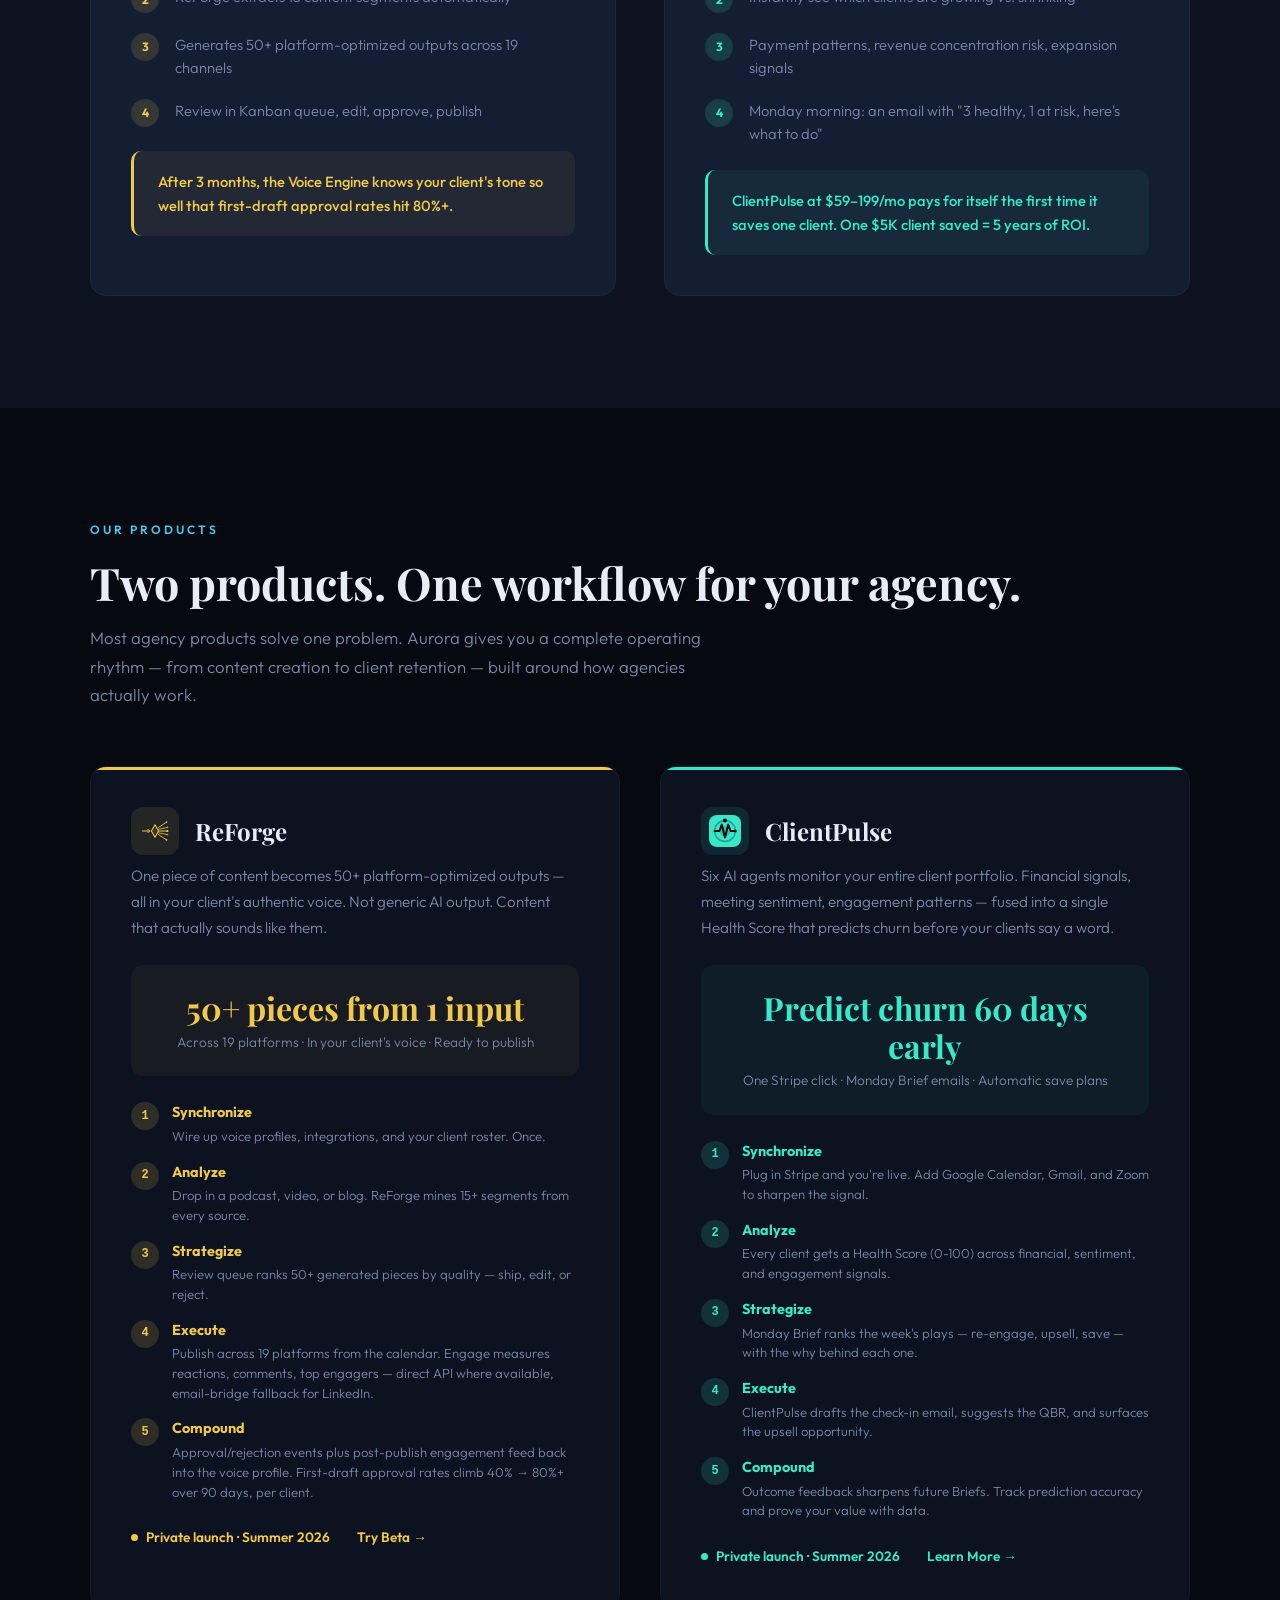
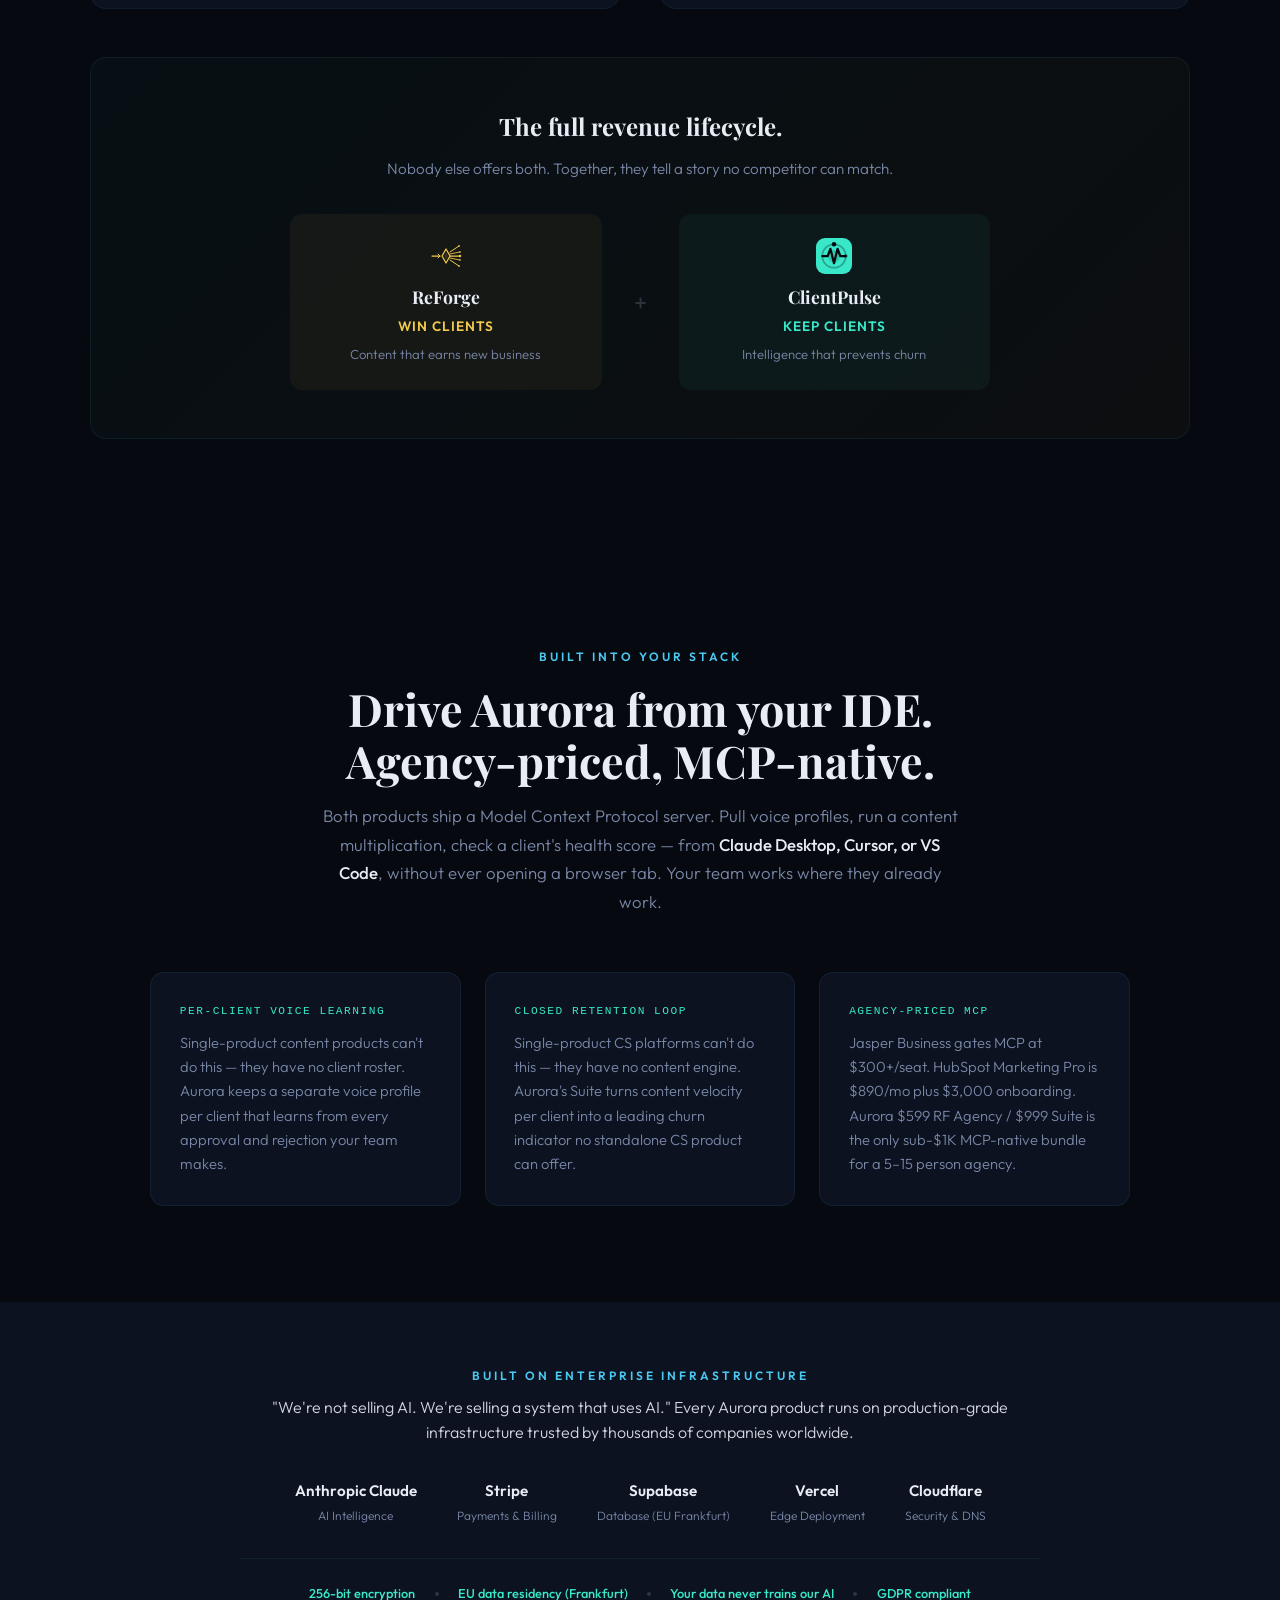
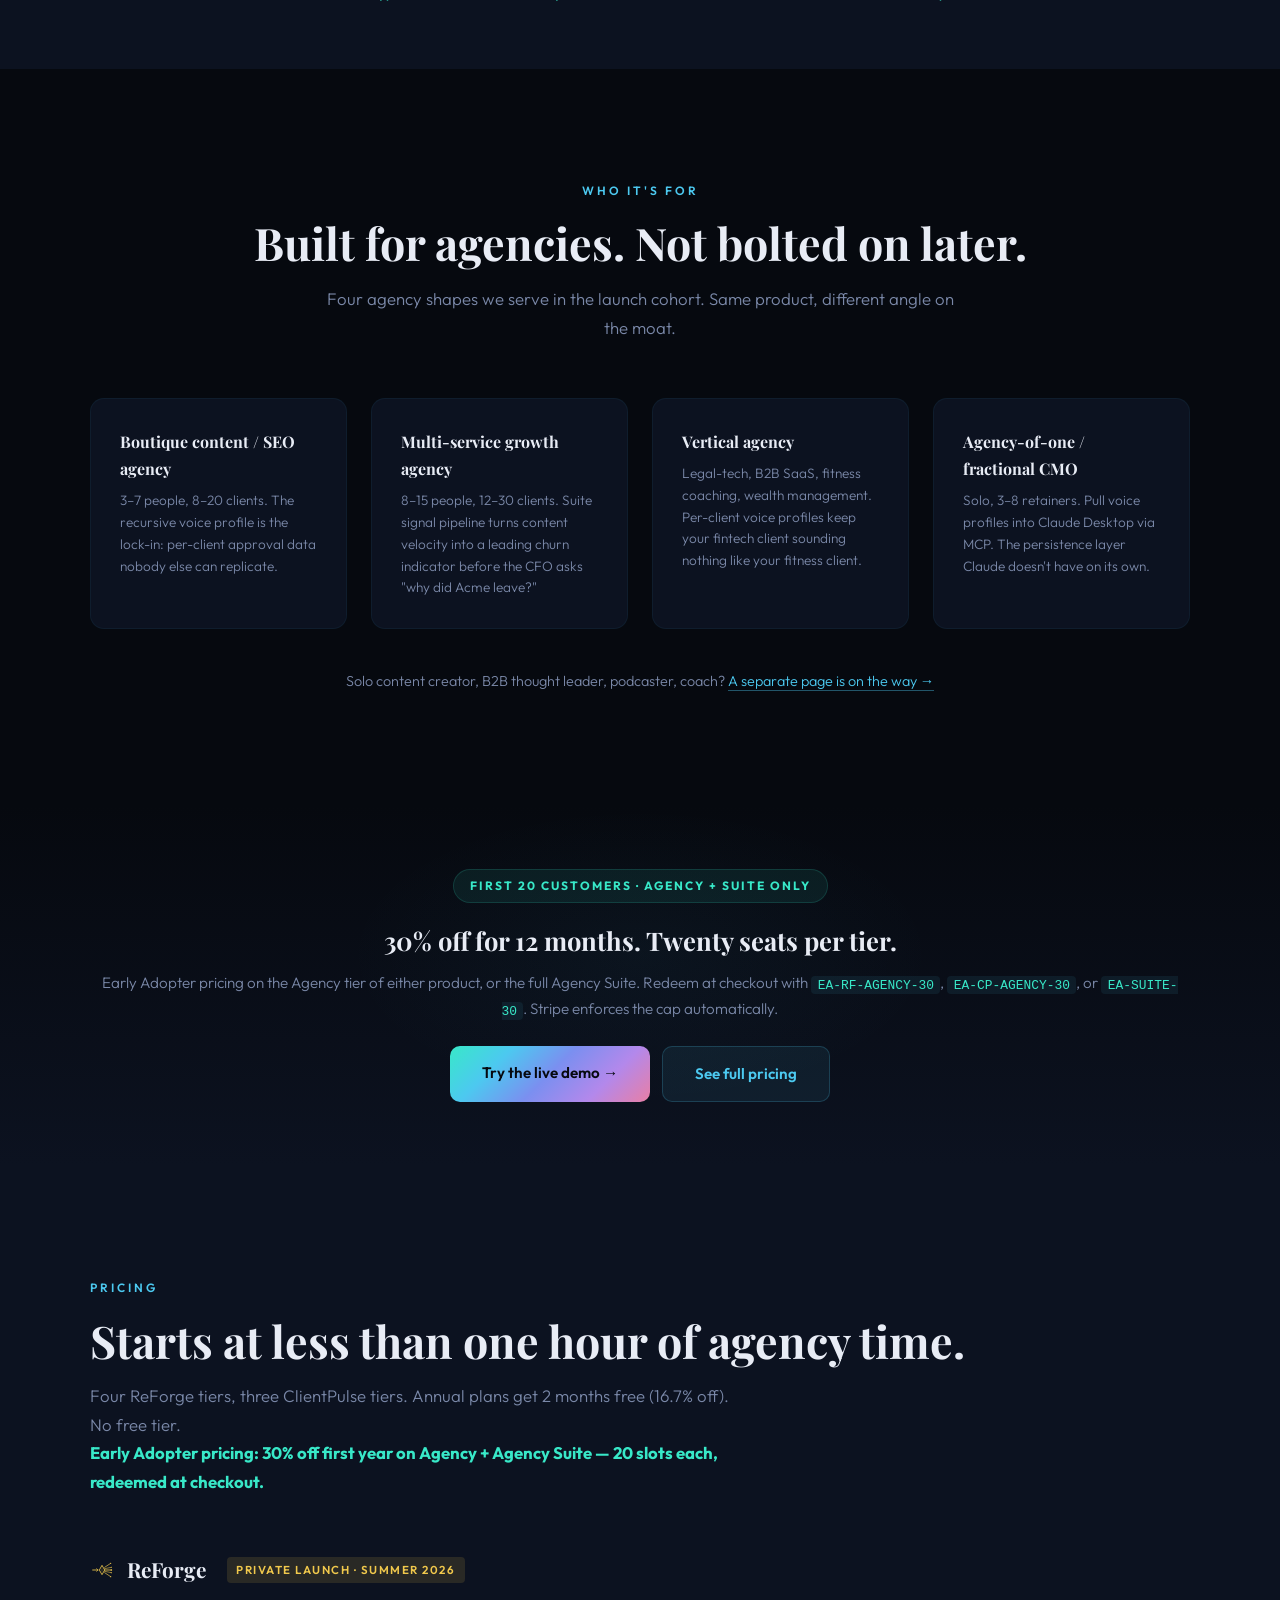
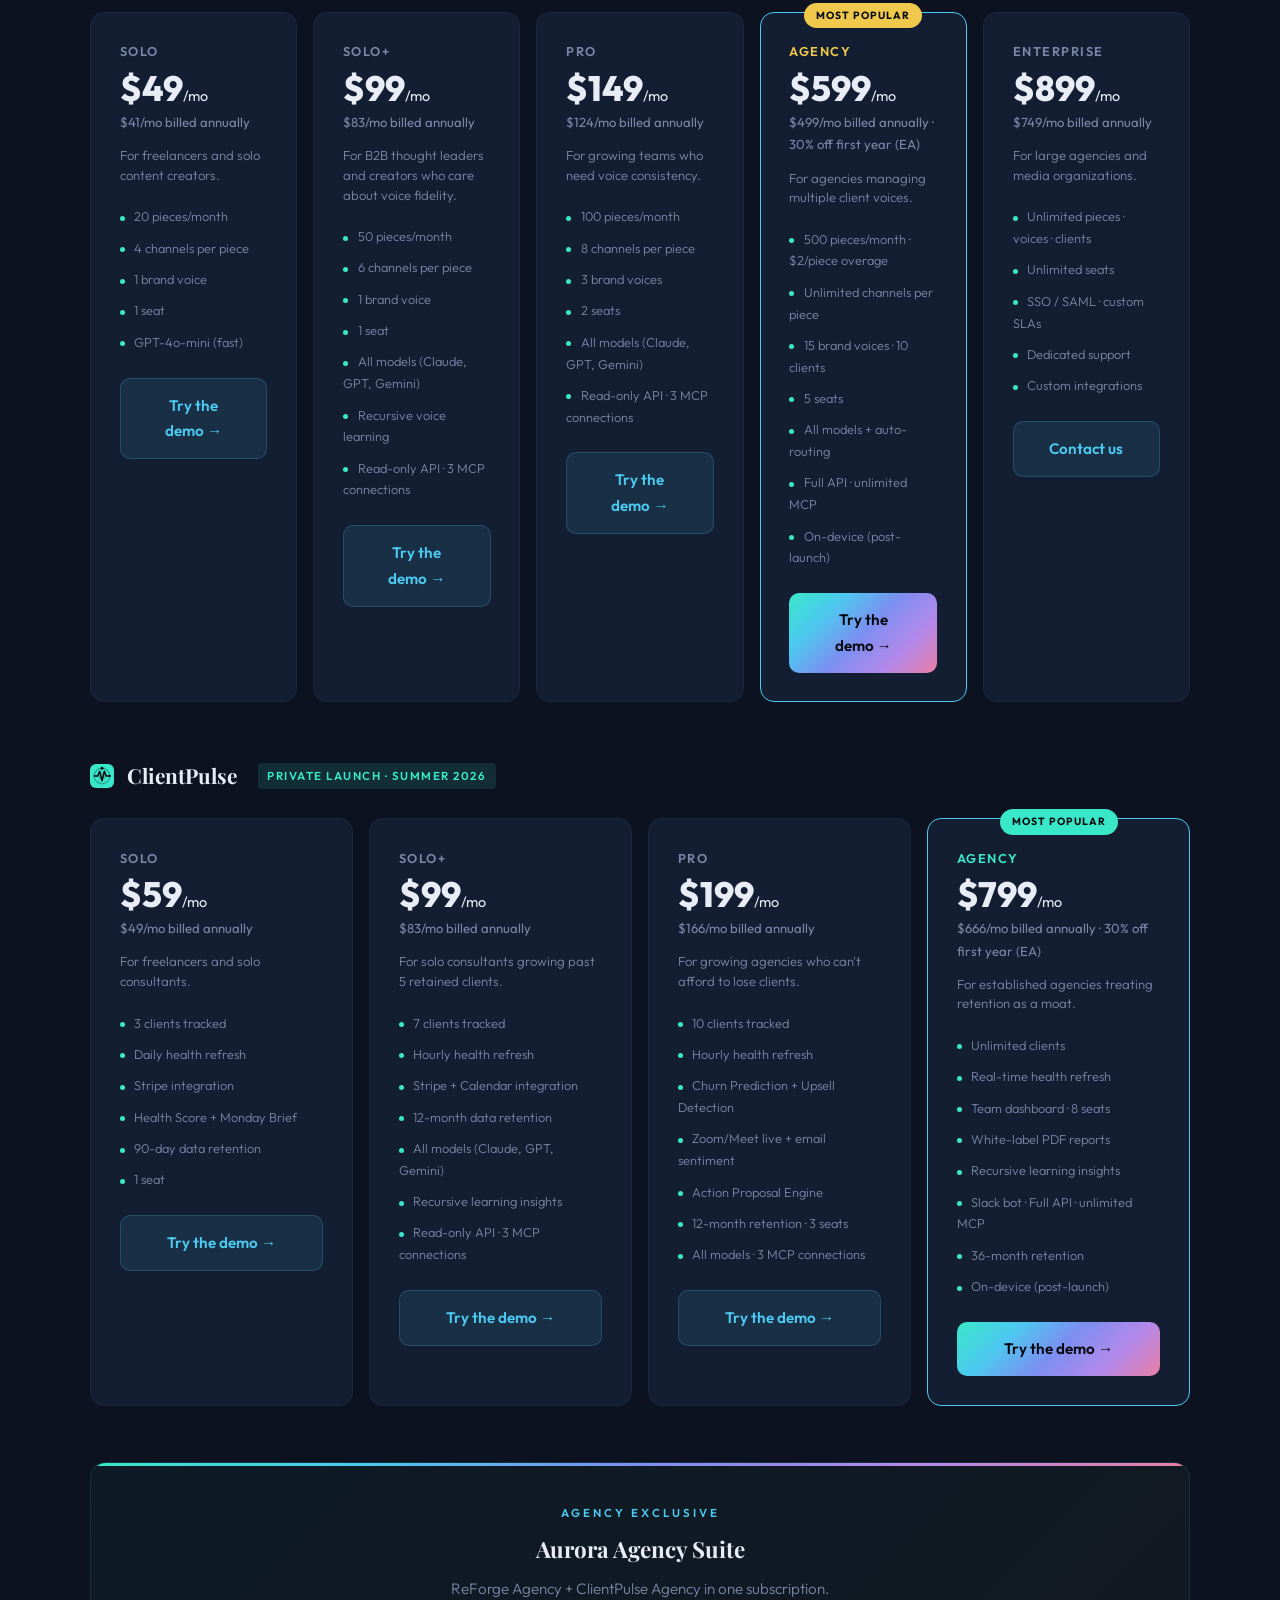
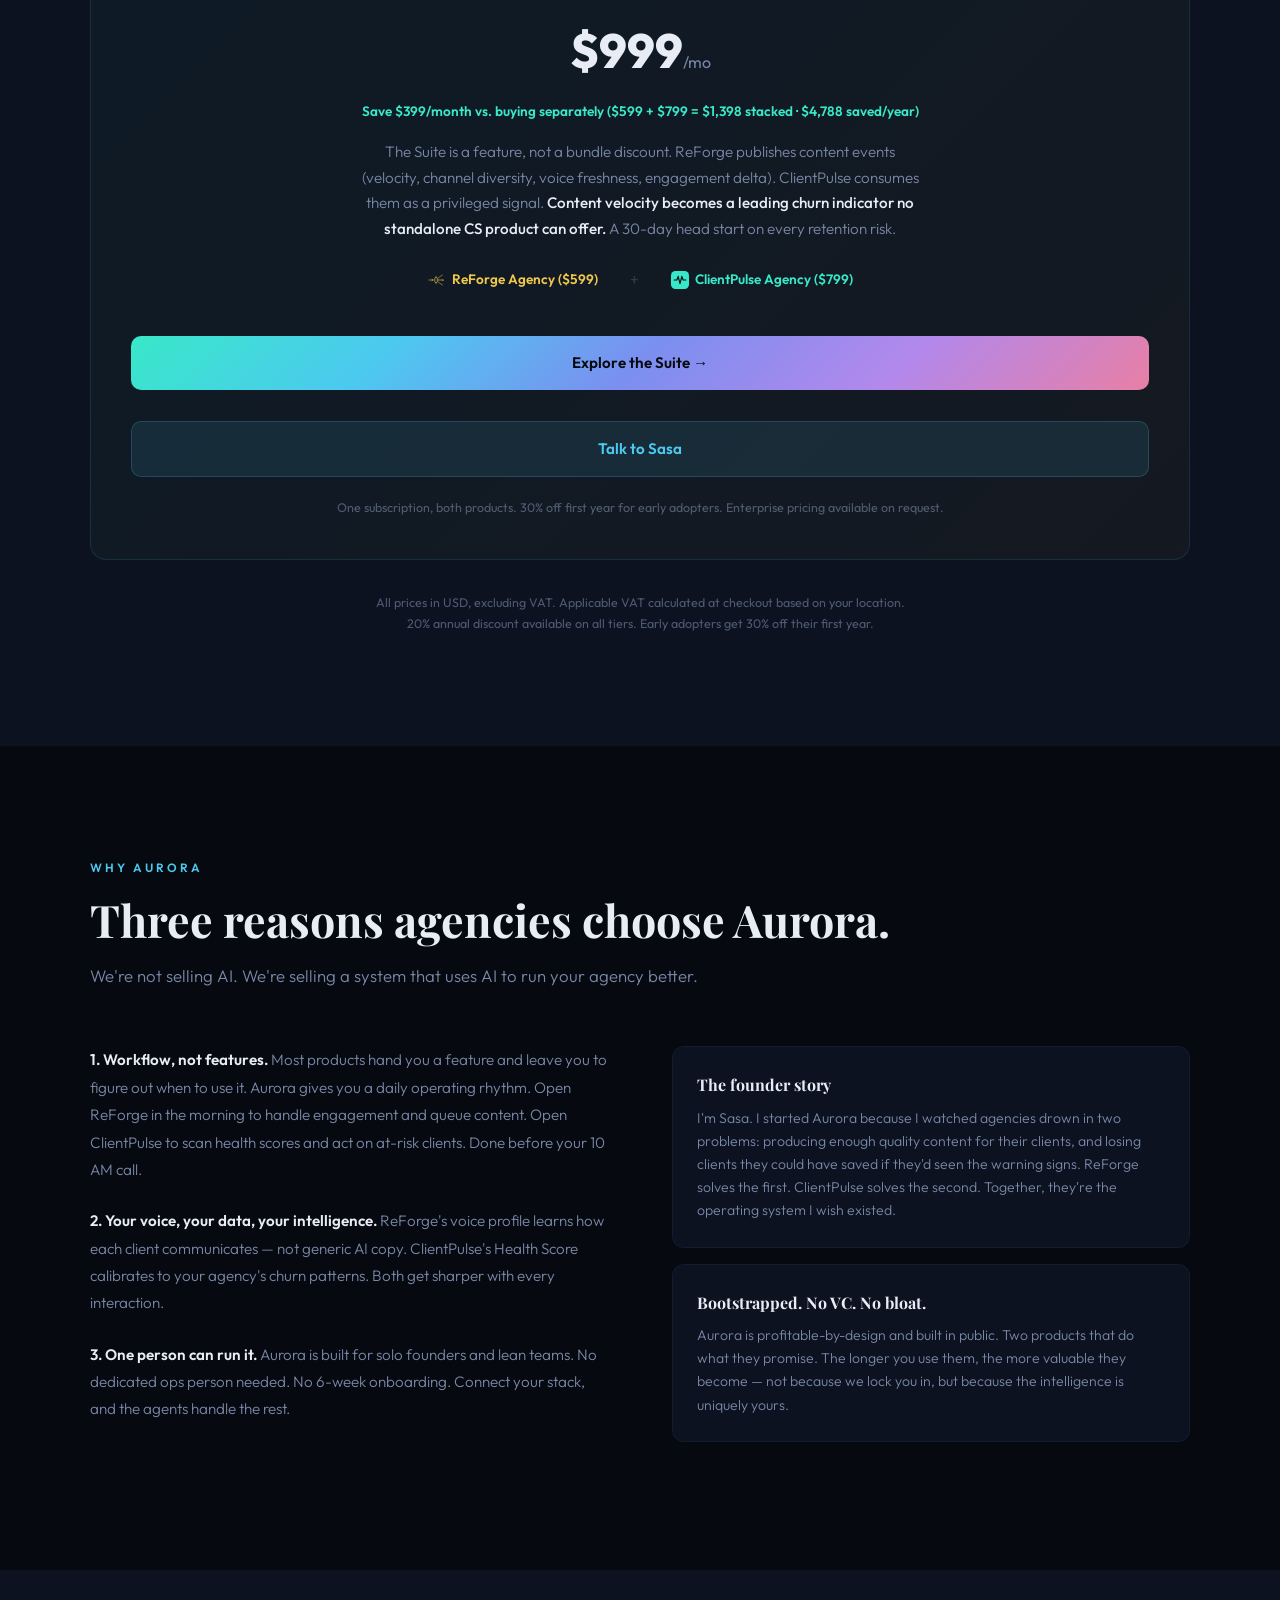
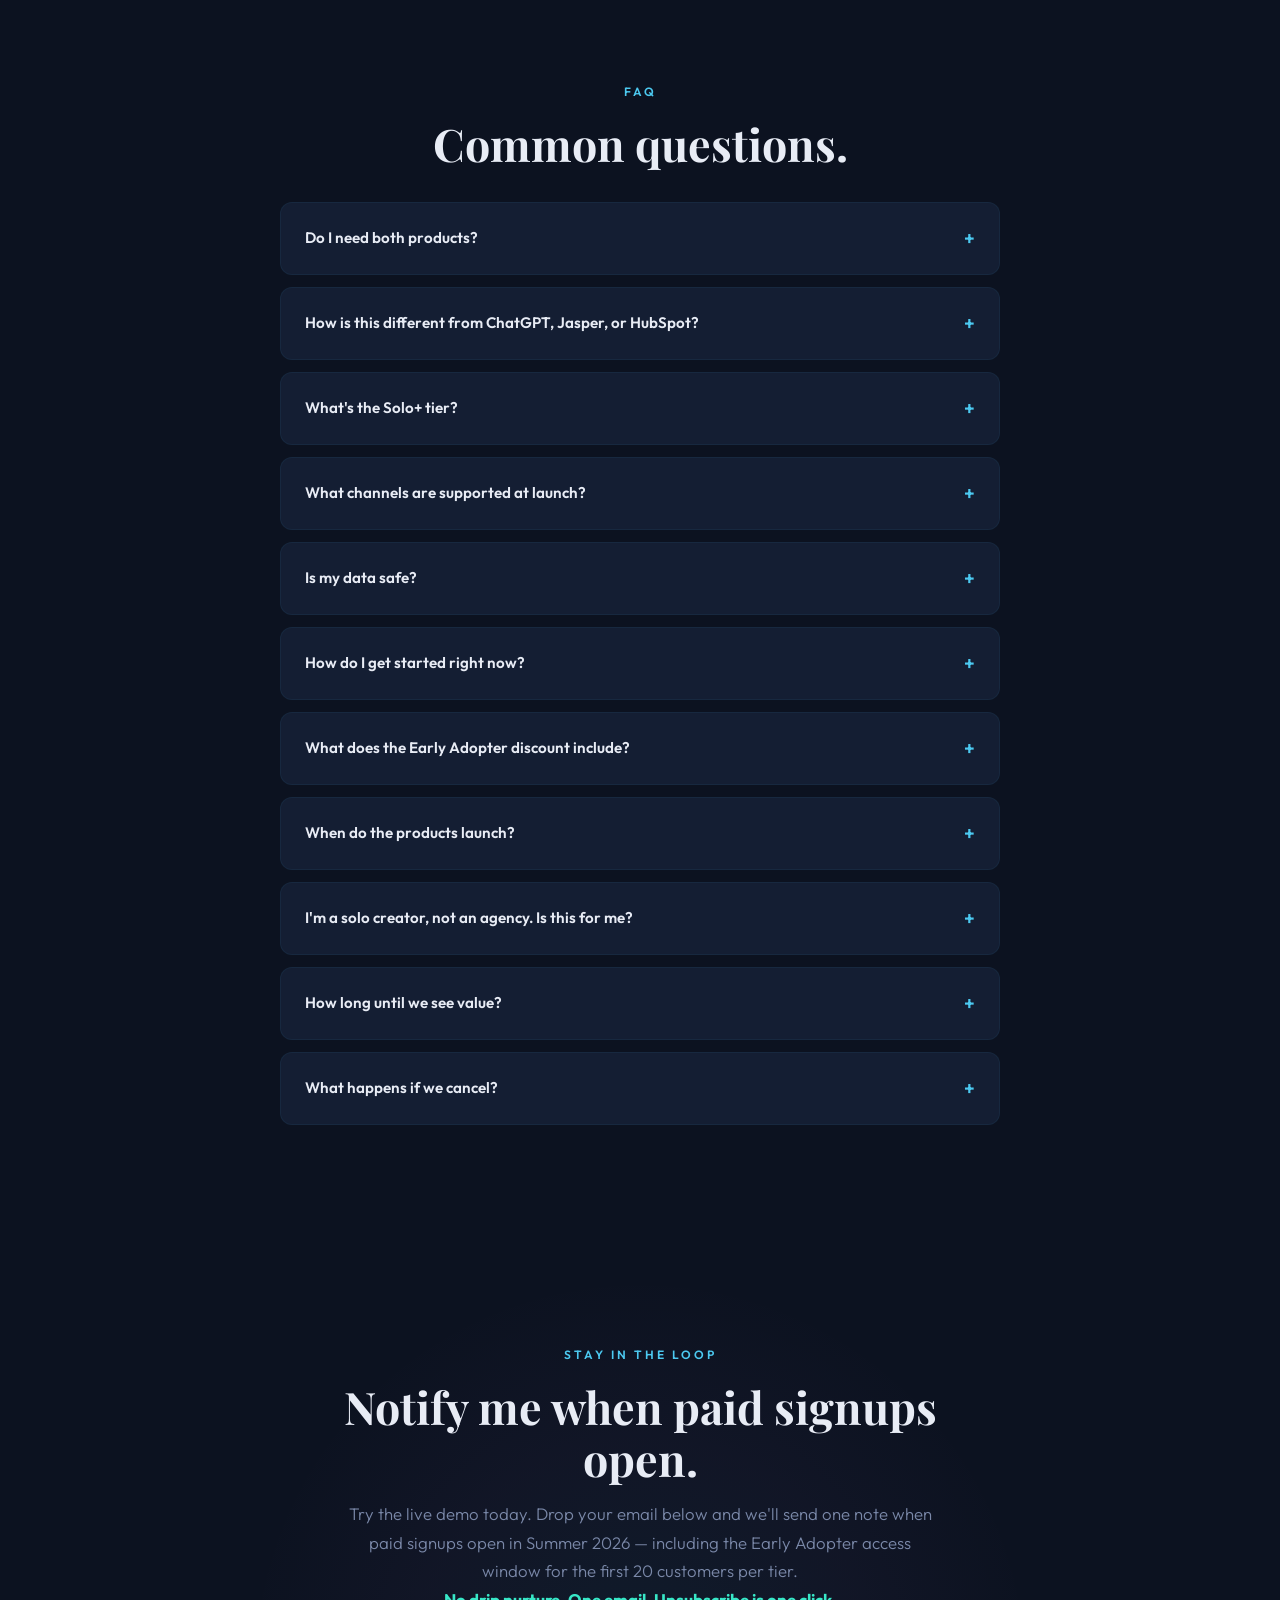
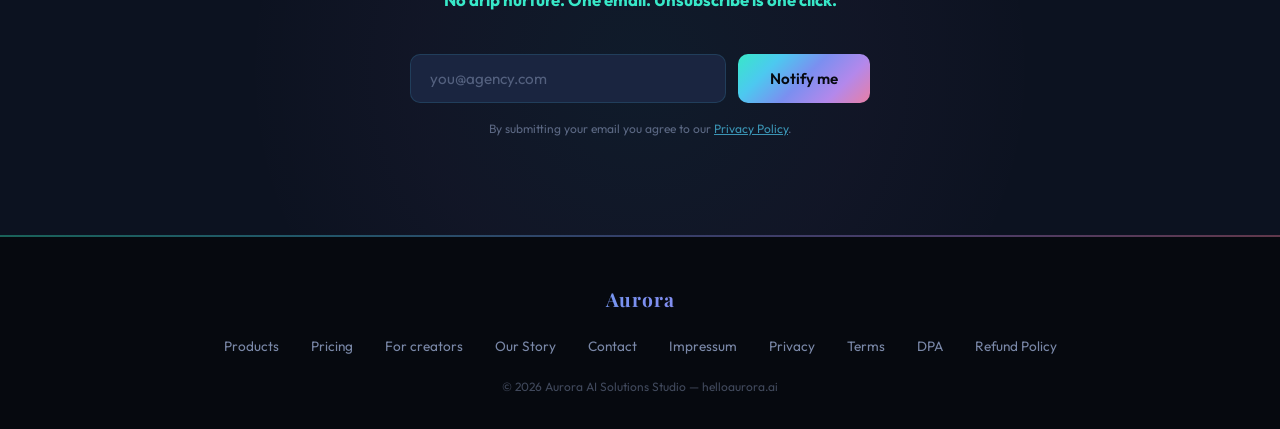
==== commit 710d3833: "fix: use png favicon to resolve vercel decoding issues" ====
--- a/index.html
+++ b/index.html
@@ -386,6 +386,7 @@
     @keyframes followPath { 0% { offset-distance: 0%; opacity: 0; } 10% { opacity: 1; } 90% { opacity: 1; } 100% { offset-distance: 100%; opacity: 0; } }
     @keyframes fadeUp { to { opacity: 1; transform: translateY(0); } }
   </style>
+    <link rel="icon" type="image/png" href="/favicon.png">
 </head>
 <body>
 
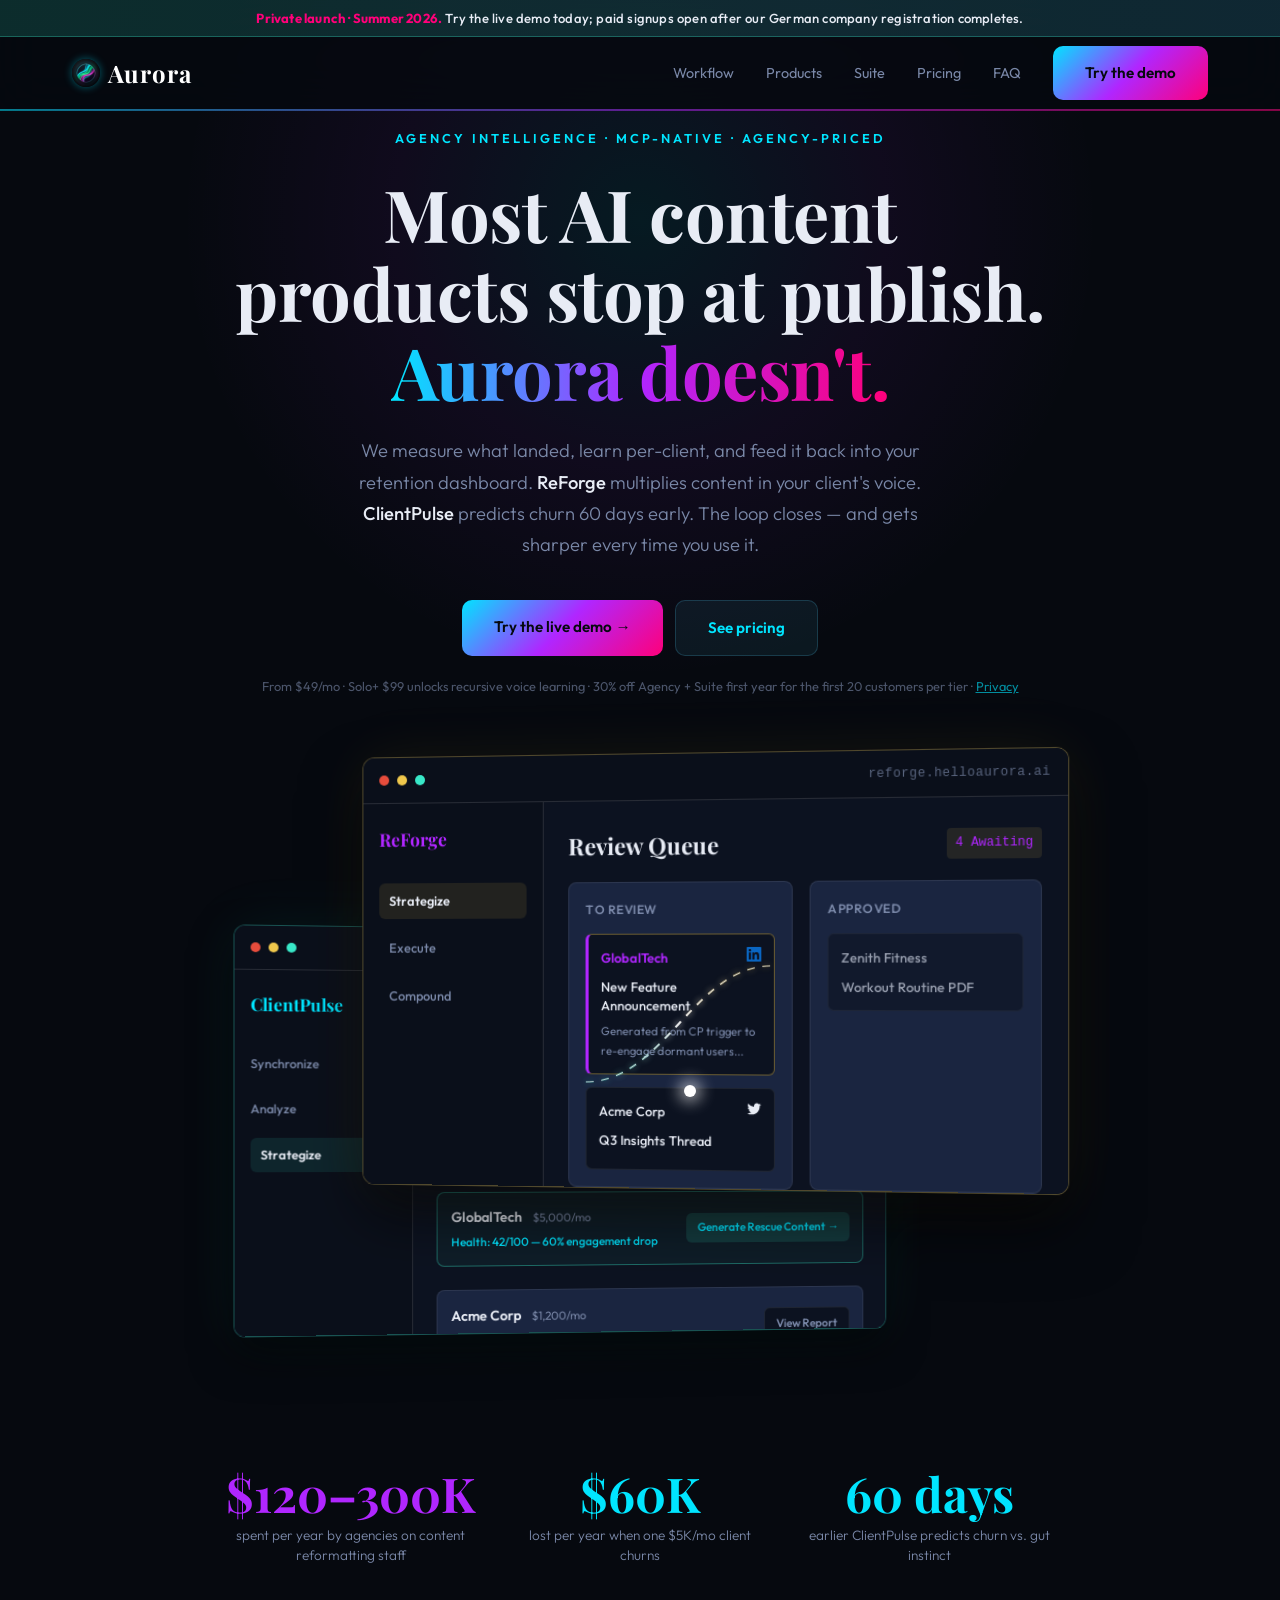
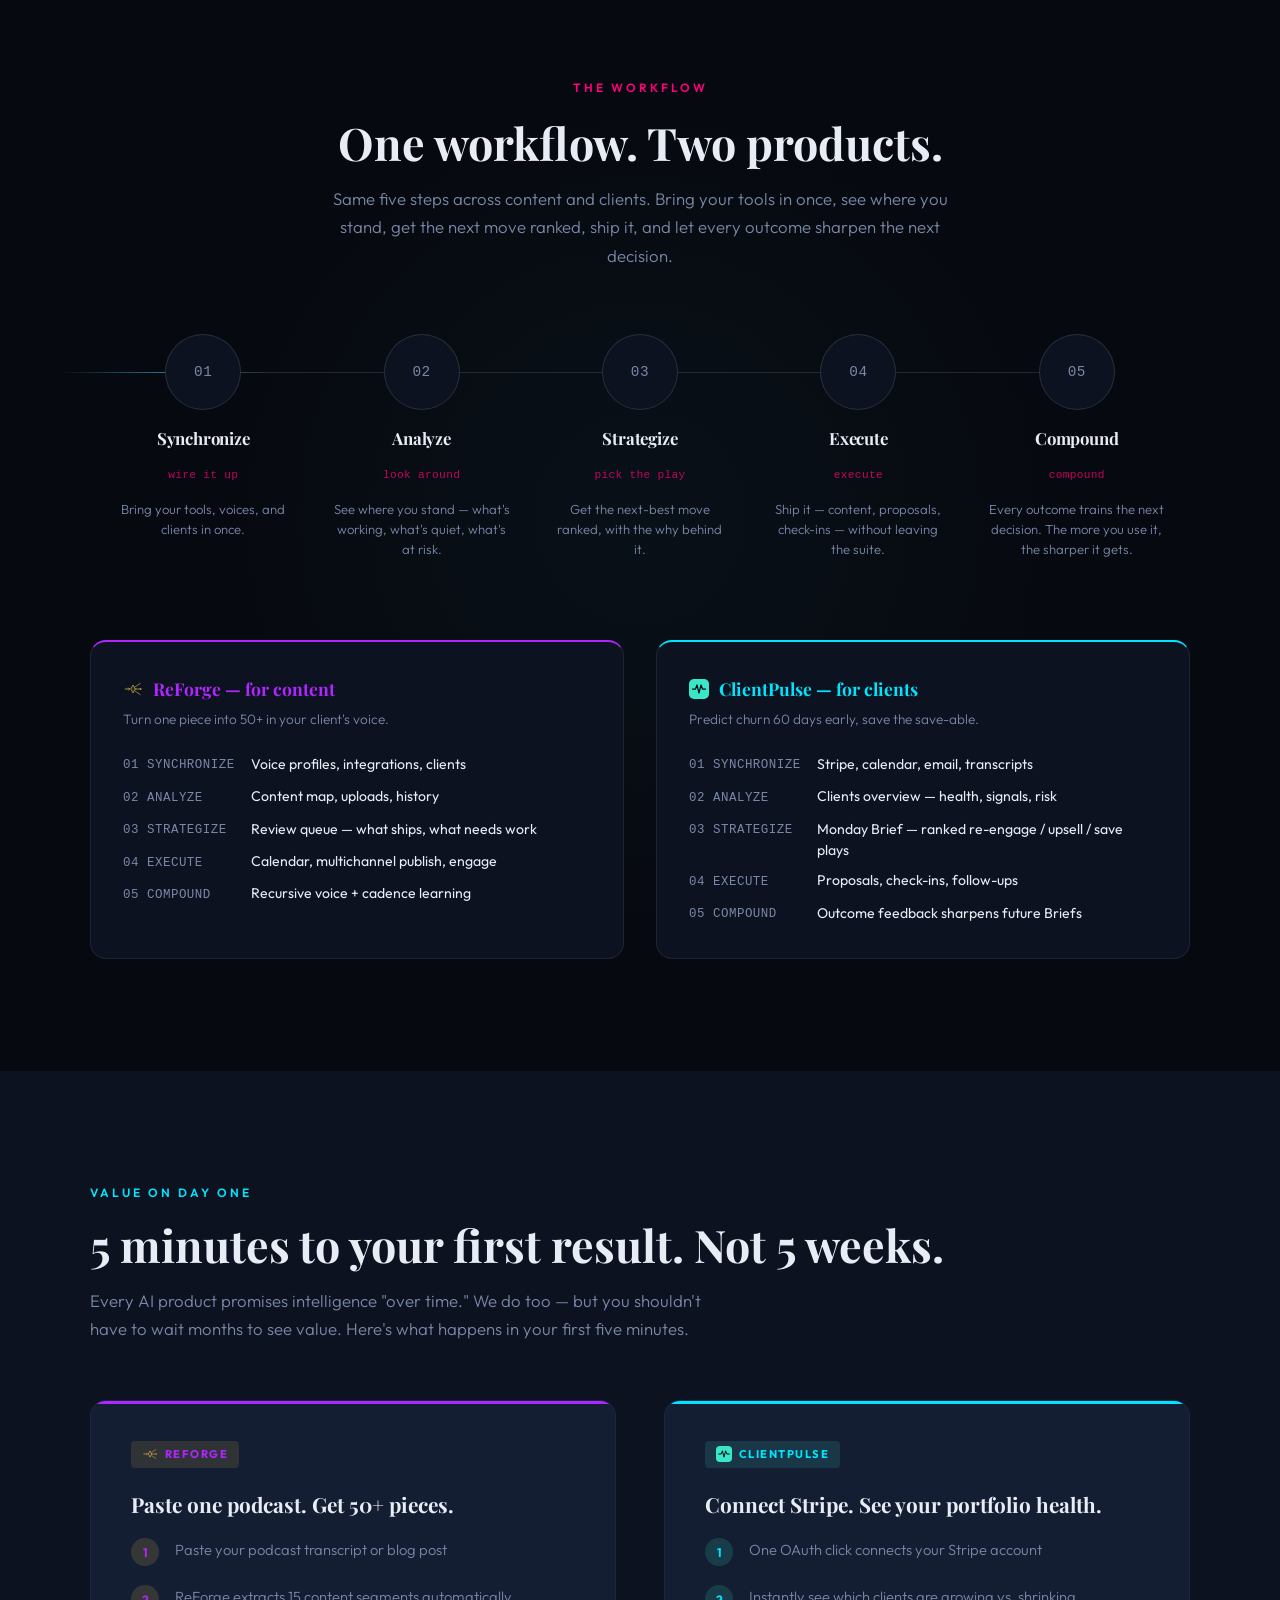
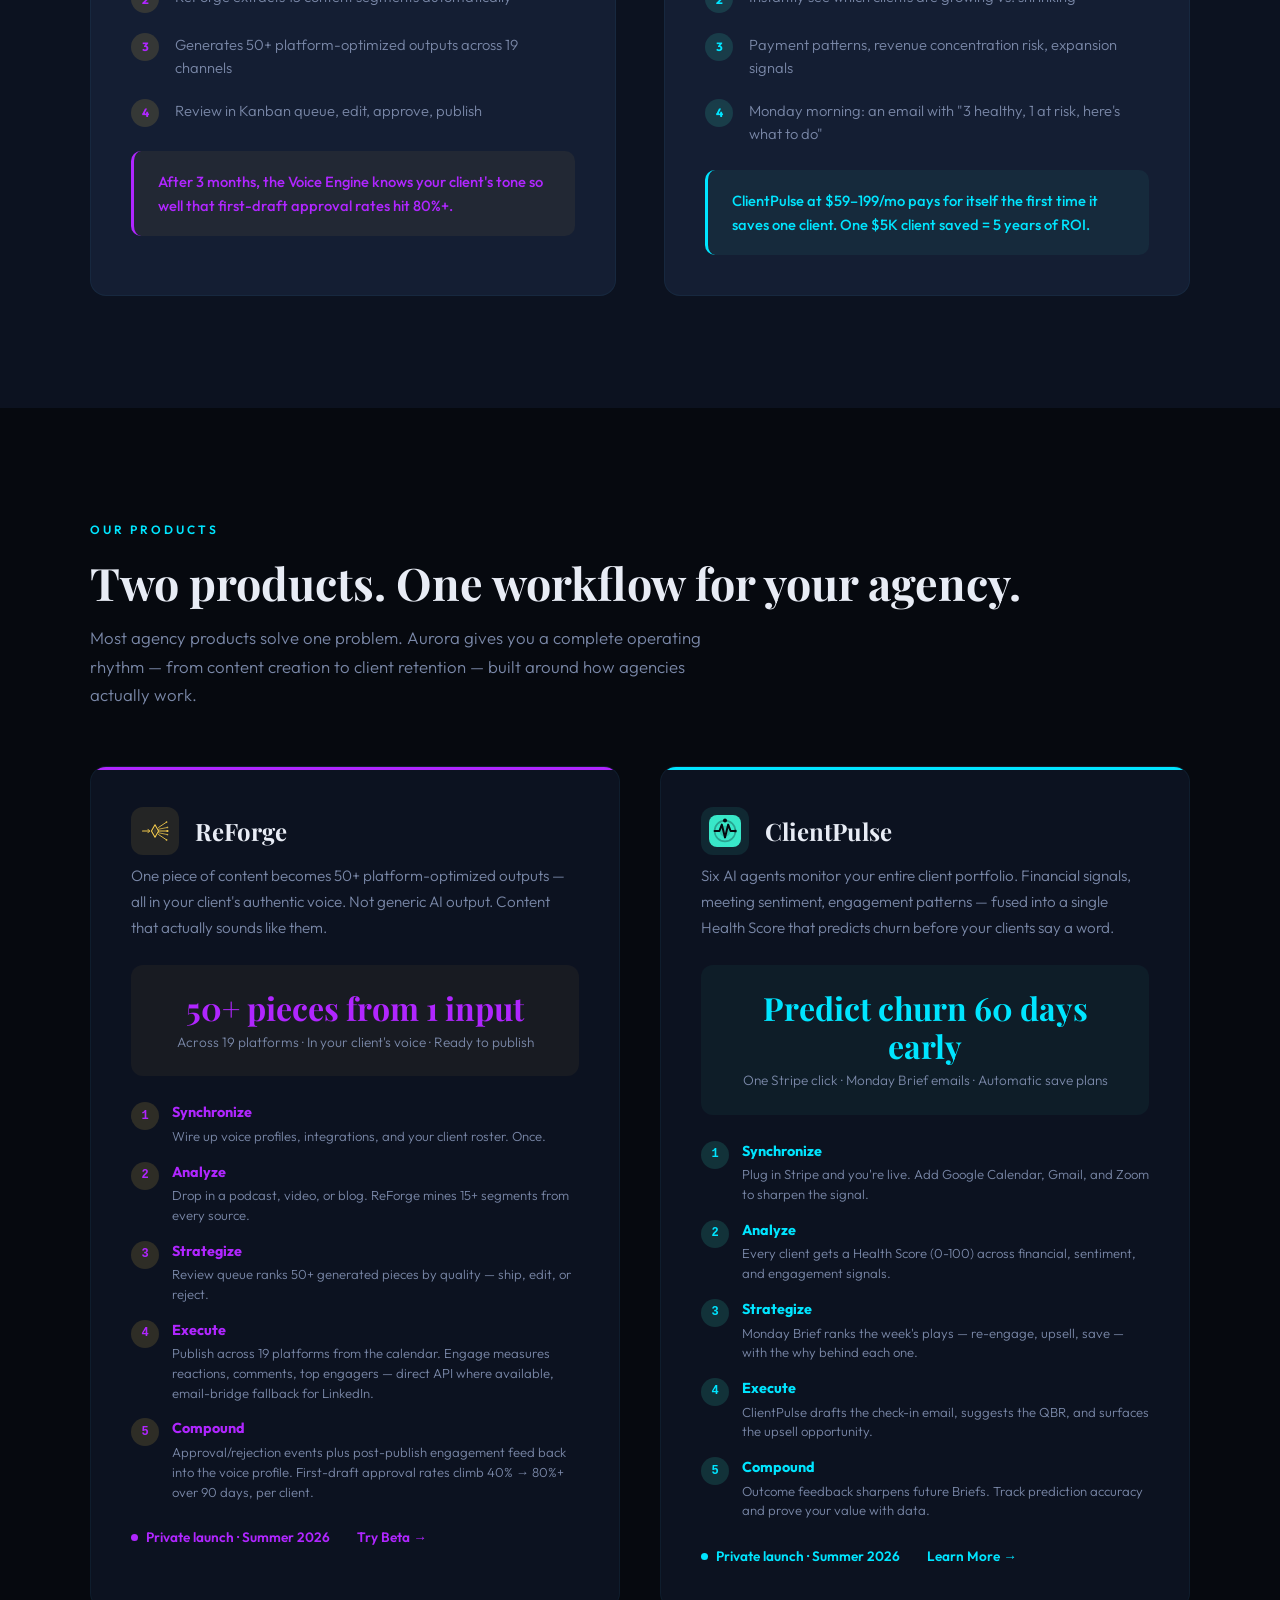
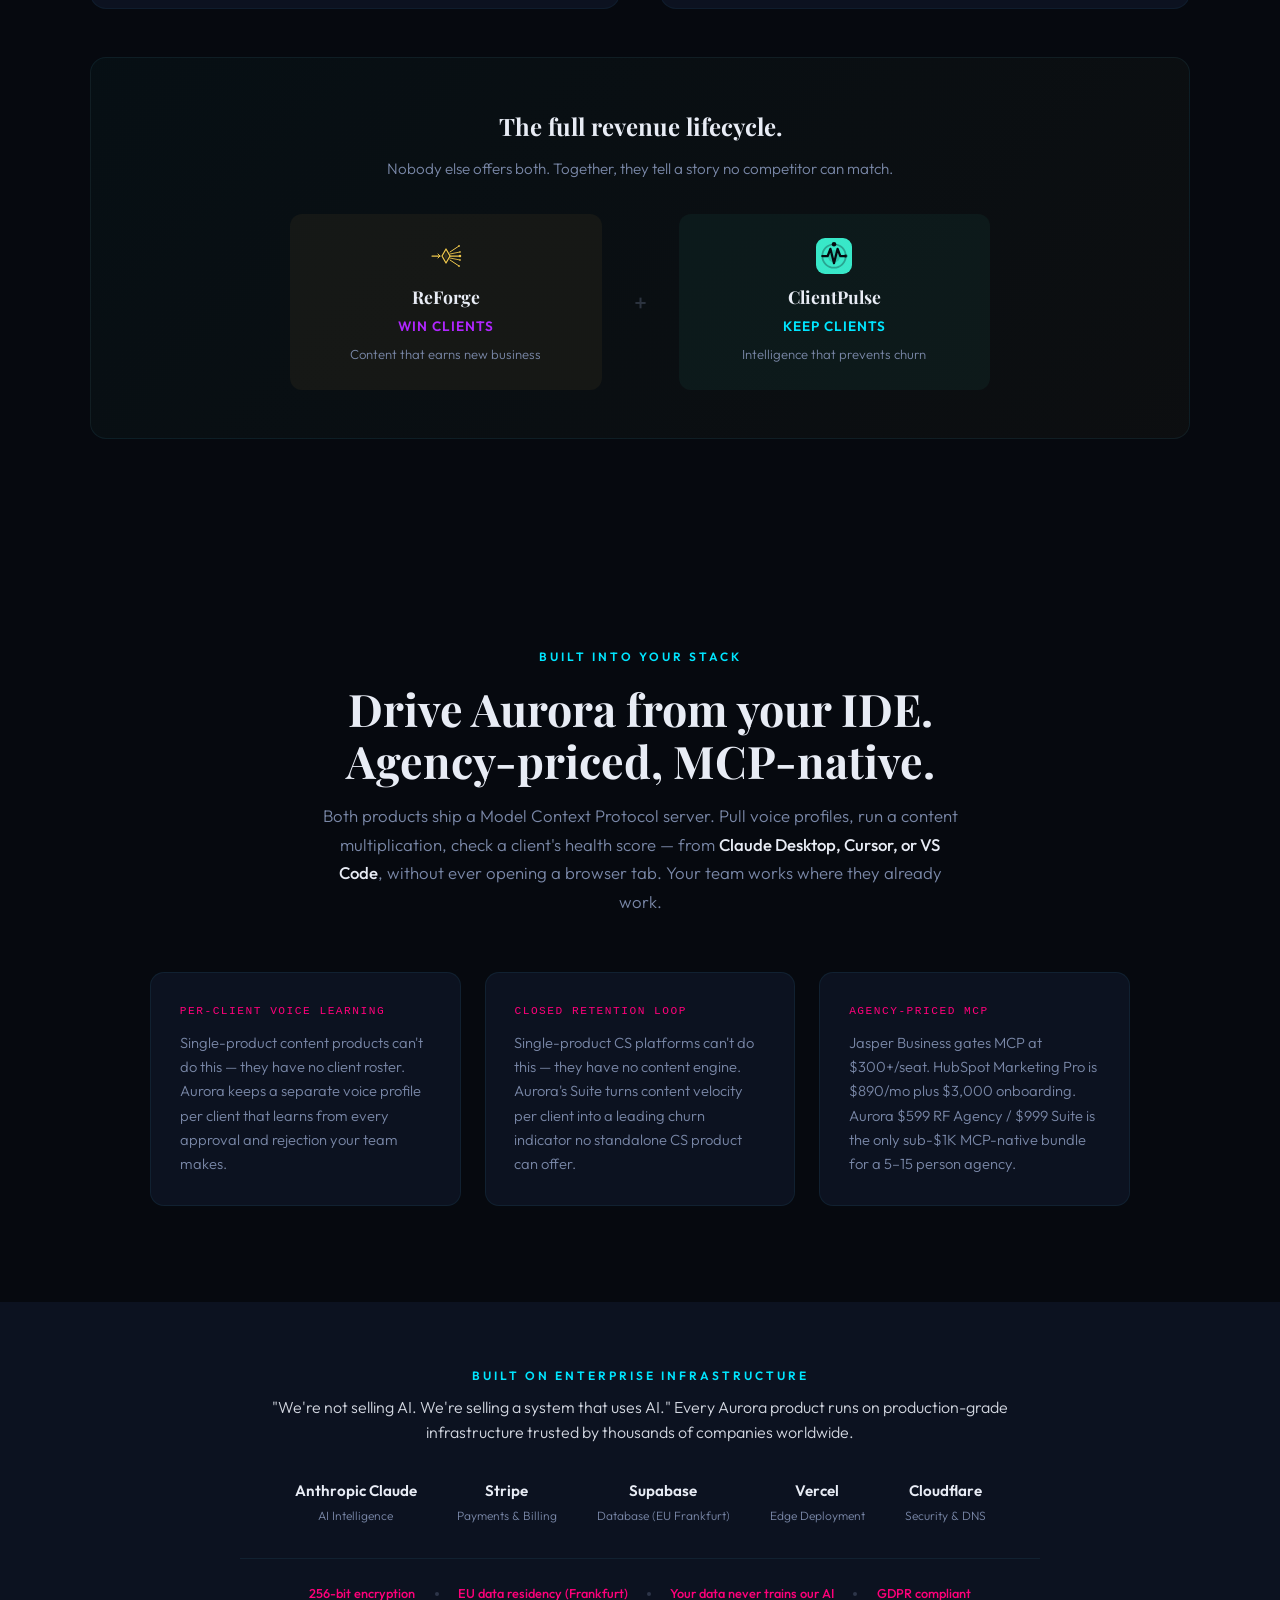
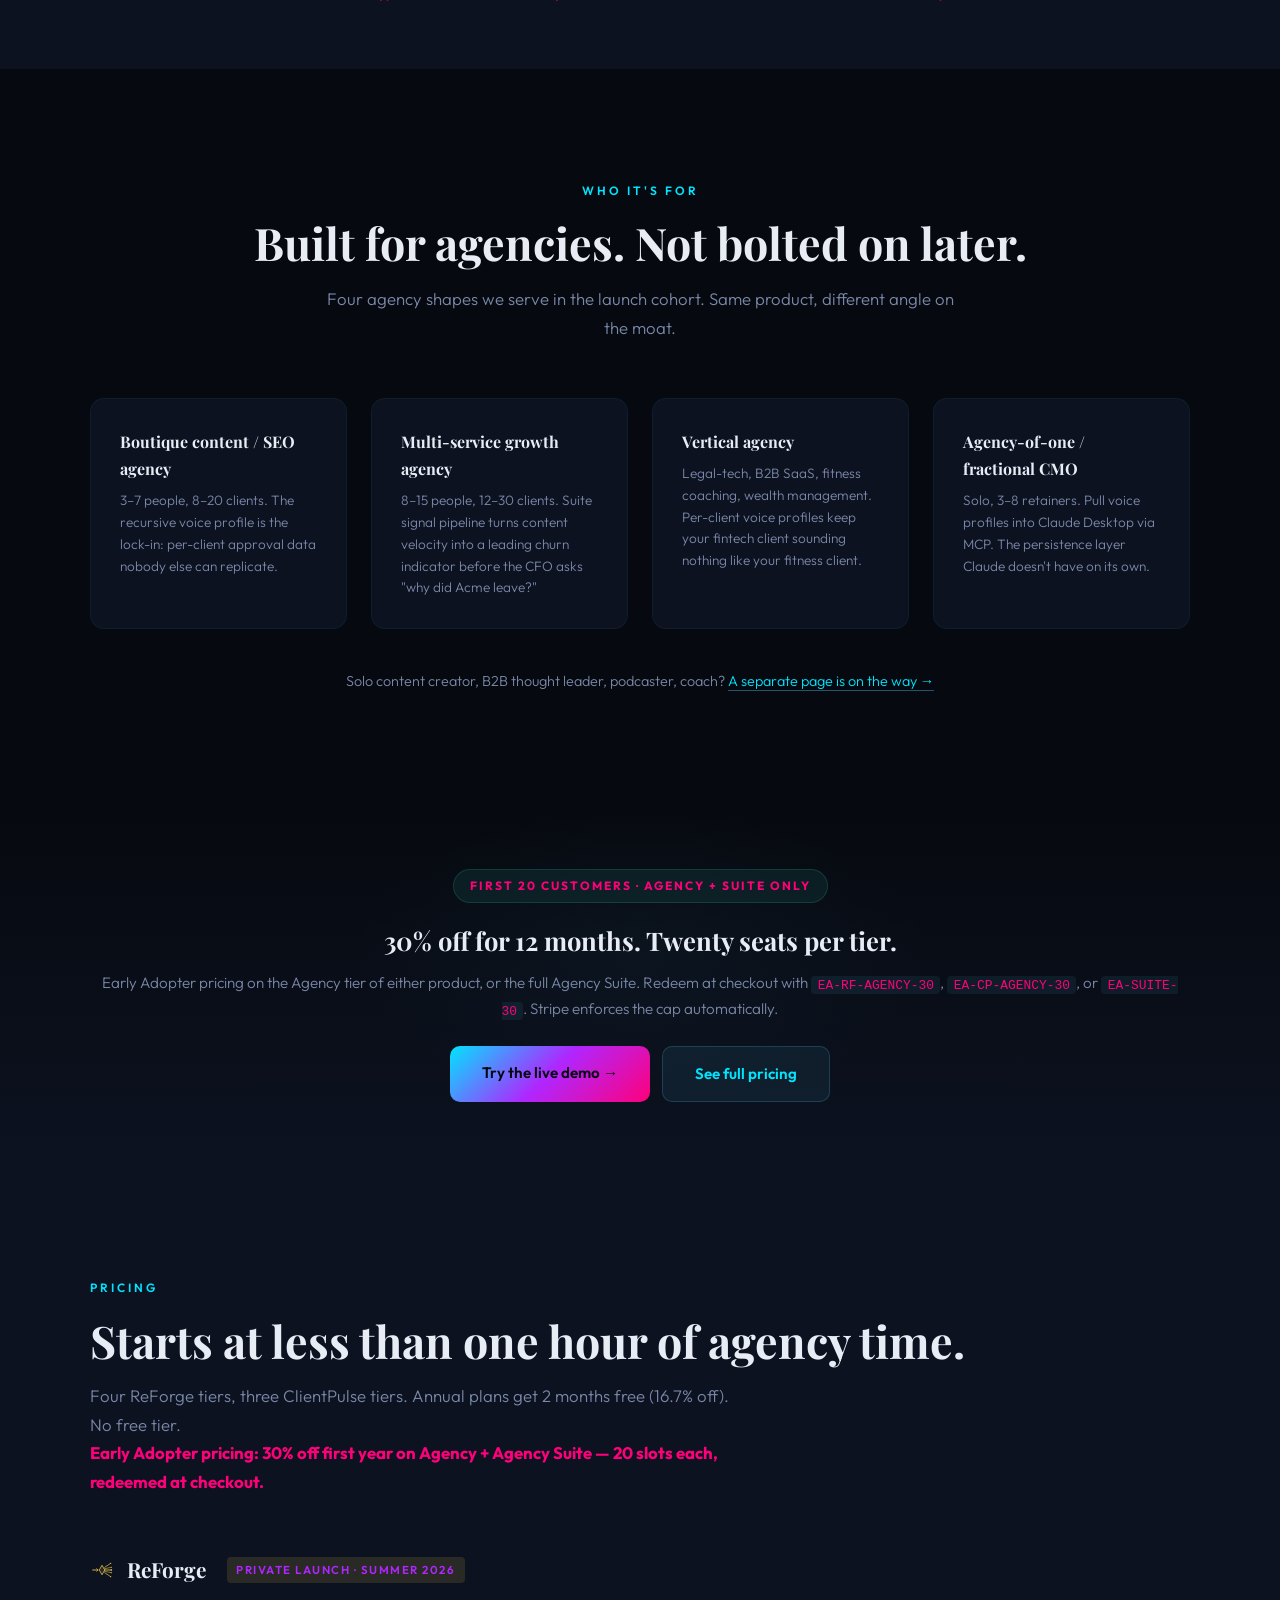
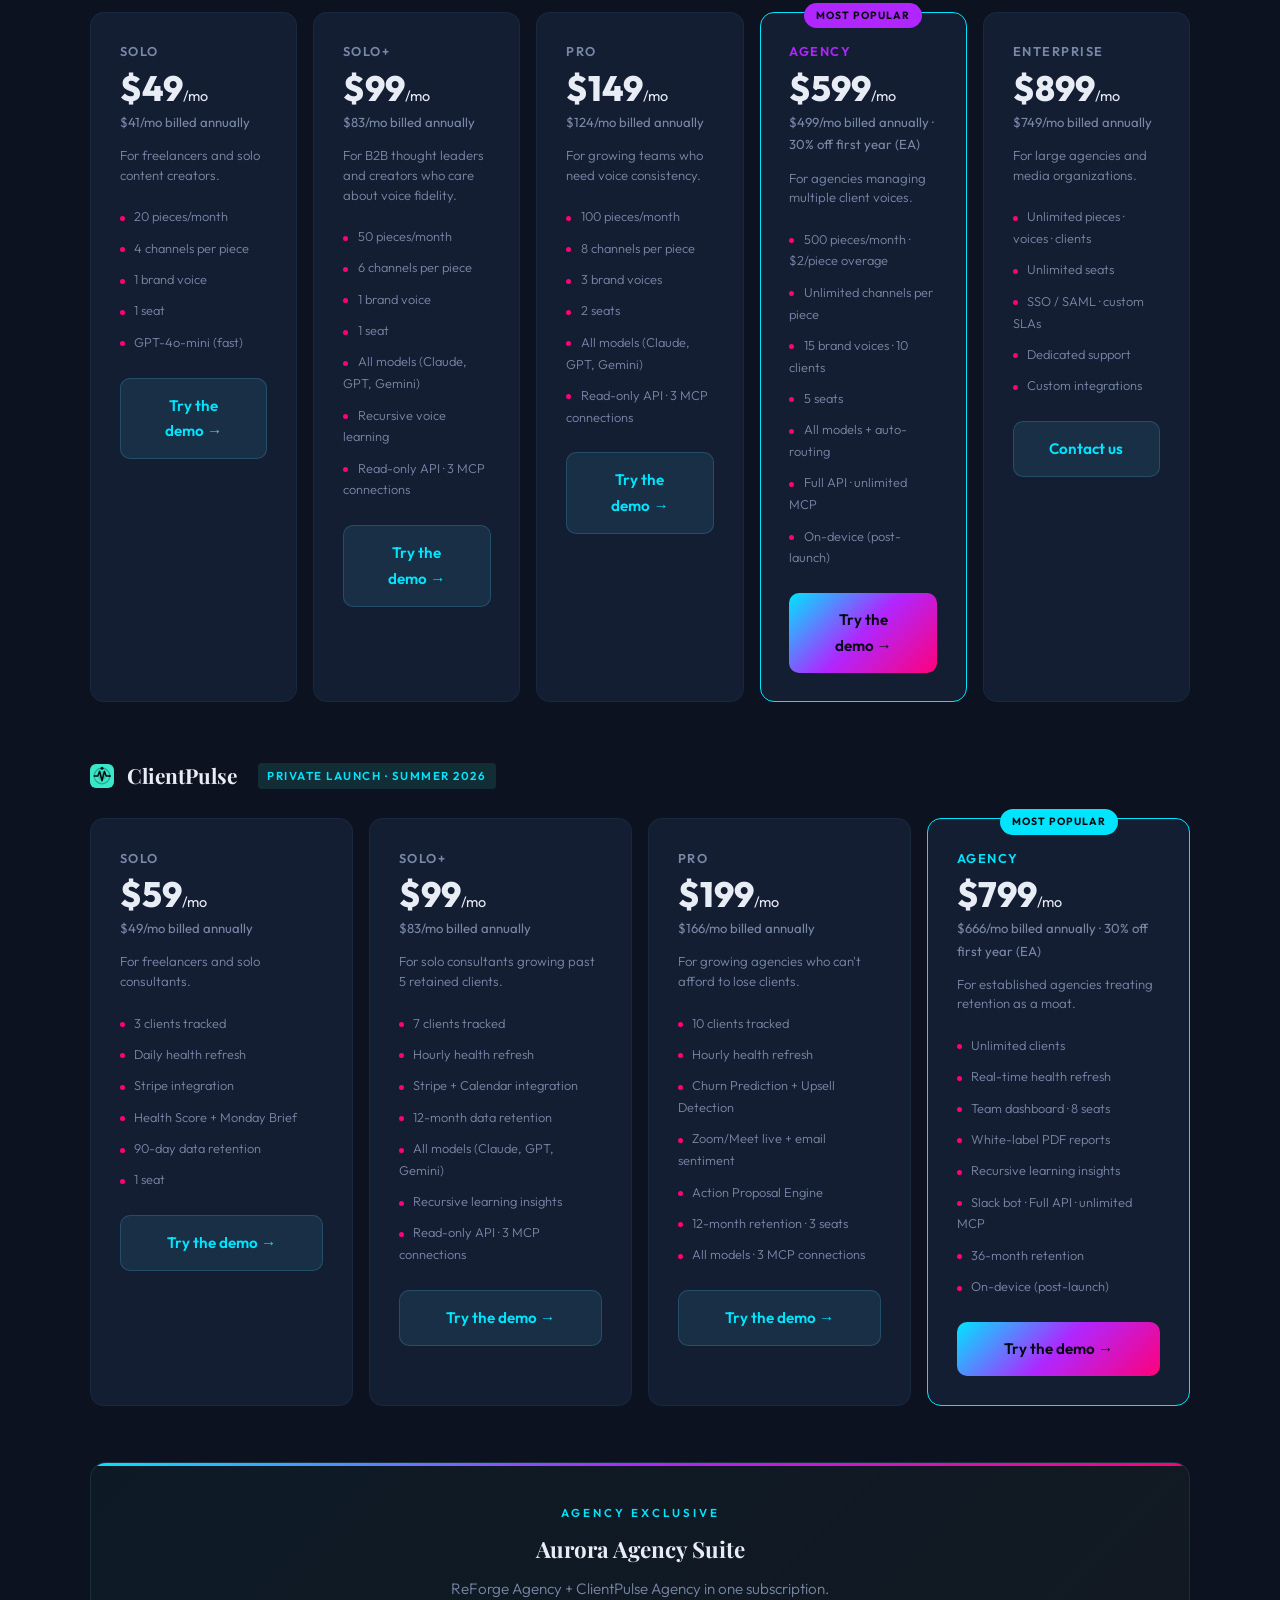
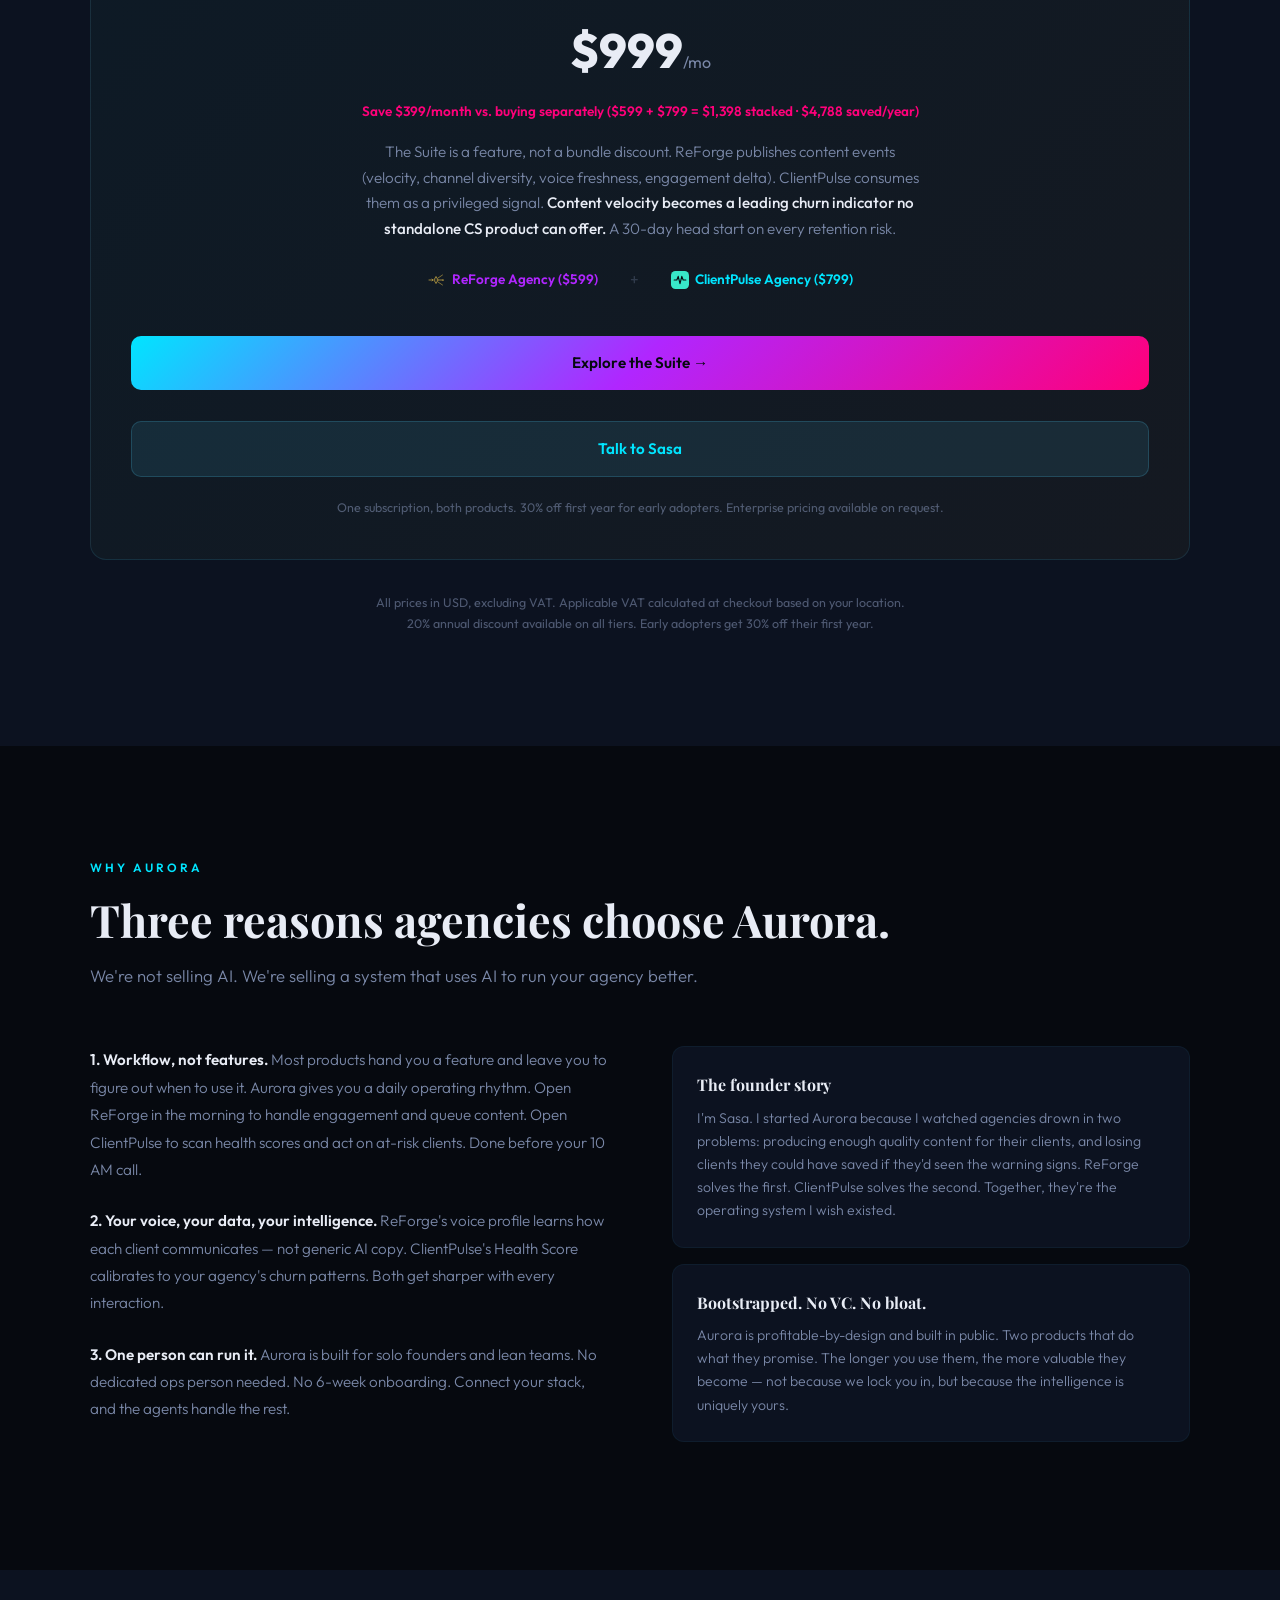
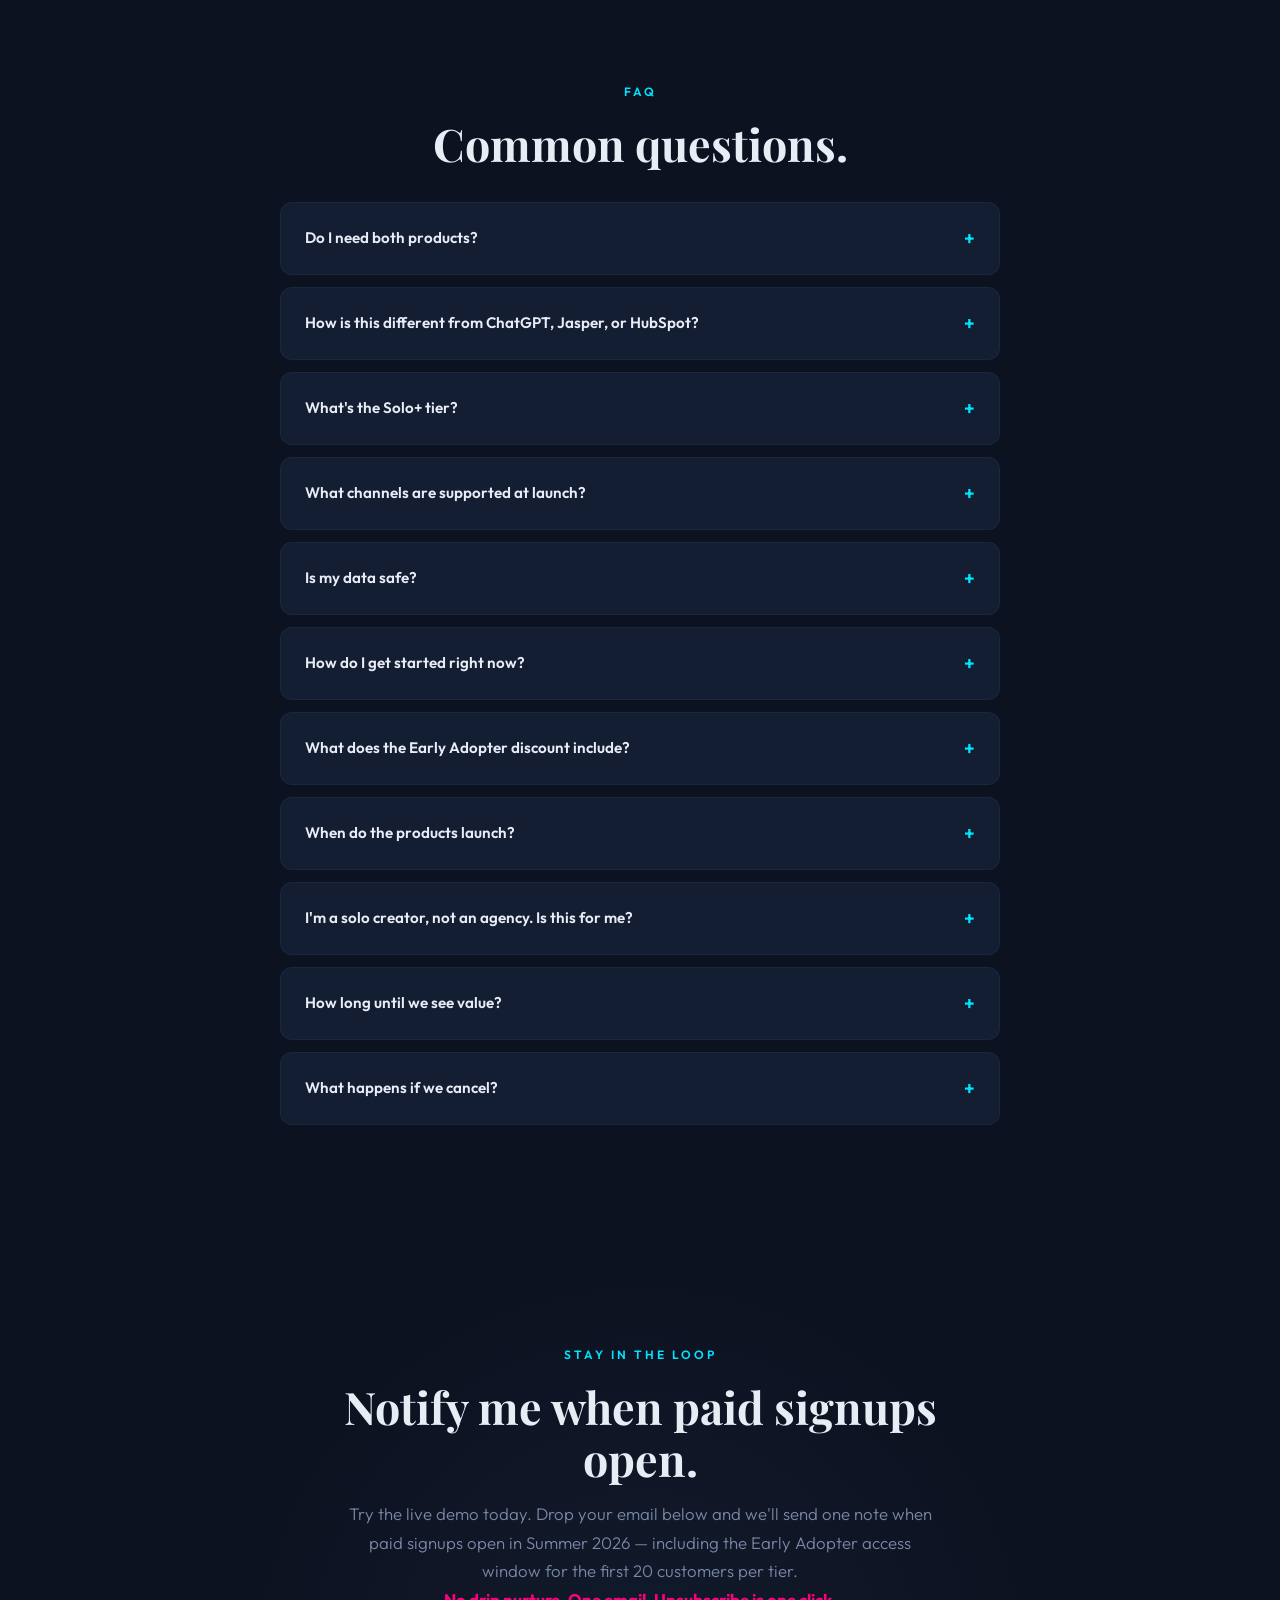
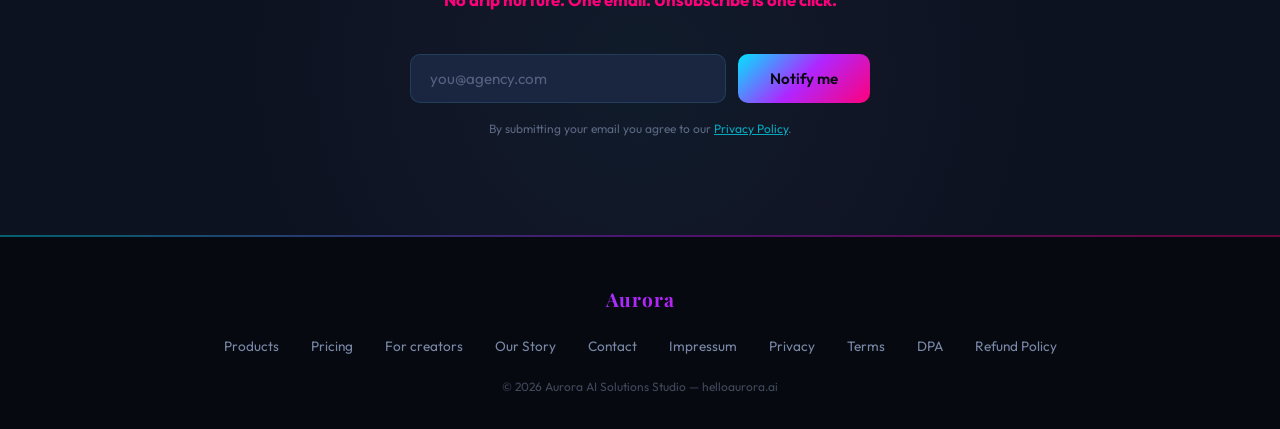
==== commit 7b4129e3: "style: apply new neon cyan/purple brand kit colors" ====
--- a/index.html
+++ b/index.html
@@ -22,19 +22,19 @@
   <link rel="stylesheet" href="https://fonts.bunny.net/css?family=playfair-display:400,500,600,700|outfit:300,400,500,600,700|jetbrains-mono:400,500&display=swap">
   <style>
     :root {
-      --aurora-gradient: linear-gradient(135deg, #38e8c8, #4cc9f0, #7b8ff0, #b388eb, #e87fa5);
-      --aurora-gradient-h: linear-gradient(90deg, #38e8c8, #4cc9f0, #7b8ff0, #b388eb, #e87fa5);
+      --aurora-gradient: linear-gradient(135deg, #00E5FF, #B026FF, #FF007A);
+      --aurora-gradient-h: linear-gradient(90deg, #00E5FF, #B026FF, #FF007A);
       --bg-deep: #06090f;
       --bg-polar: #0c1220;
       --bg-twilight: #141e33;
       --bg-surface: #1a2540;
       --text-primary: #e8ecf5;
       --text-muted: #7a88a8;
-      --accent-primary: #4cc9f0;
-      --accent-secondary: #b388eb;
-      --accent-tertiary: #38e8c8;
-      --reforge-accent: #f0c84c;
-      --clientpulse-accent: #38e8c8;
+      --accent-primary: #00E5FF;
+      --accent-secondary: #B026FF;
+      --accent-tertiary: #FF007A;
+      --reforge-accent: #B026FF;
+      --clientpulse-accent: #00E5FF;
       --hairline: rgba(255, 255, 255, 0.08);
       --hairline-strong: rgba(255, 255, 255, 0.12);
       --font-display: 'Playfair Display', serif;
@@ -54,7 +54,8 @@
     /* ── Nav ── */
     nav { position: fixed; top: 0; left: 0; right: 0; z-index: 100; backdrop-filter: blur(24px); -webkit-backdrop-filter: blur(24px); background: rgba(6, 9, 15, 0.82); border-bottom: 1px solid rgba(76, 201, 240, 0.08); }
     .nav-inner { max-width: 1200px; margin: 0 auto; padding: 0 2rem; height: 72px; display: flex; align-items: center; justify-content: space-between; }
-    .nav-brand { font-family: var(--font-display); font-weight: 700; font-size: 1.5rem; letter-spacing: 1px; background: var(--aurora-gradient-h); -webkit-background-clip: text; -webkit-text-fill-color: transparent; background-clip: text; text-decoration: none; }
+    .nav-brand { display: flex; align-items: center; gap: 0.5rem; font-family: var(--font-display); font-weight: 700; font-size: 1.5rem; letter-spacing: 1px; color: #FFFFFF; text-decoration: none; }
+    .nav-brand img { height: 28px; width: 28px; border-radius: 50%; box-shadow: 0 0 8px rgba(0, 229, 255, 0.4); }
     .nav-links { display: flex; gap: 2rem; align-items: center; }
     .nav-links a { color: var(--text-muted); text-decoration: none; font-size: 0.9rem; font-weight: 400; transition: color 0.25s; }
     .nav-links a:hover { color: var(--text-primary); }
@@ -64,7 +65,7 @@
 
     /* ── Hero ── */
     .hero { min-height: 100vh; display: flex; align-items: center; justify-content: center; text-align: center; padding: 8rem 2rem 4rem; position: relative; overflow: hidden; }
-    .hero::before { content: ''; position: absolute; top: -20%; left: 50%; transform: translateX(-50%); width: 1000px; height: 1000px; background: radial-gradient(ellipse, rgba(76, 201, 240, 0.07) 0%, rgba(179, 136, 235, 0.05) 35%, transparent 65%); pointer-events: none; animation: hero-glow 8s ease-in-out infinite alternate; }
+    .hero::before { content: ''; position: absolute; top: -20%; left: 50%; transform: translateX(-50%); width: 1000px; height: 1000px; background: radial-gradient(ellipse, rgba(0, 229, 255, 0.08) 0%, rgba(176, 38, 255, 0.06) 35%, transparent 65%); pointer-events: none; animation: hero-glow 8s ease-in-out infinite alternate; }
     @keyframes hero-glow { 0% { opacity: 0.7; transform: translateX(-50%) scale(1); } 100% { opacity: 1; transform: translateX(-50%) scale(1.1); } }
     .hero::after { content: ''; position: absolute; bottom: 0; left: 0; right: 0; height: 200px; background: linear-gradient(to top, var(--bg-deep), transparent); pointer-events: none; }
     .hero-content { position: relative; z-index: 1; max-width: 820px; }
@@ -397,7 +398,7 @@
       Try the live demo today; paid signups open after our German company registration completes.
     </div>
     <div class="nav-inner">
-      <a href="#" class="nav-brand">Aurora</a>
+      <a href="#" class="nav-brand"><img src="/favicon.png" alt="Aurora Logo">Aurora</a>
       <button class="nav-toggle" onclick="document.querySelector('.nav-links').classList.toggle('open')" aria-label="Menu">
         <span></span><span></span><span></span>
       </button>
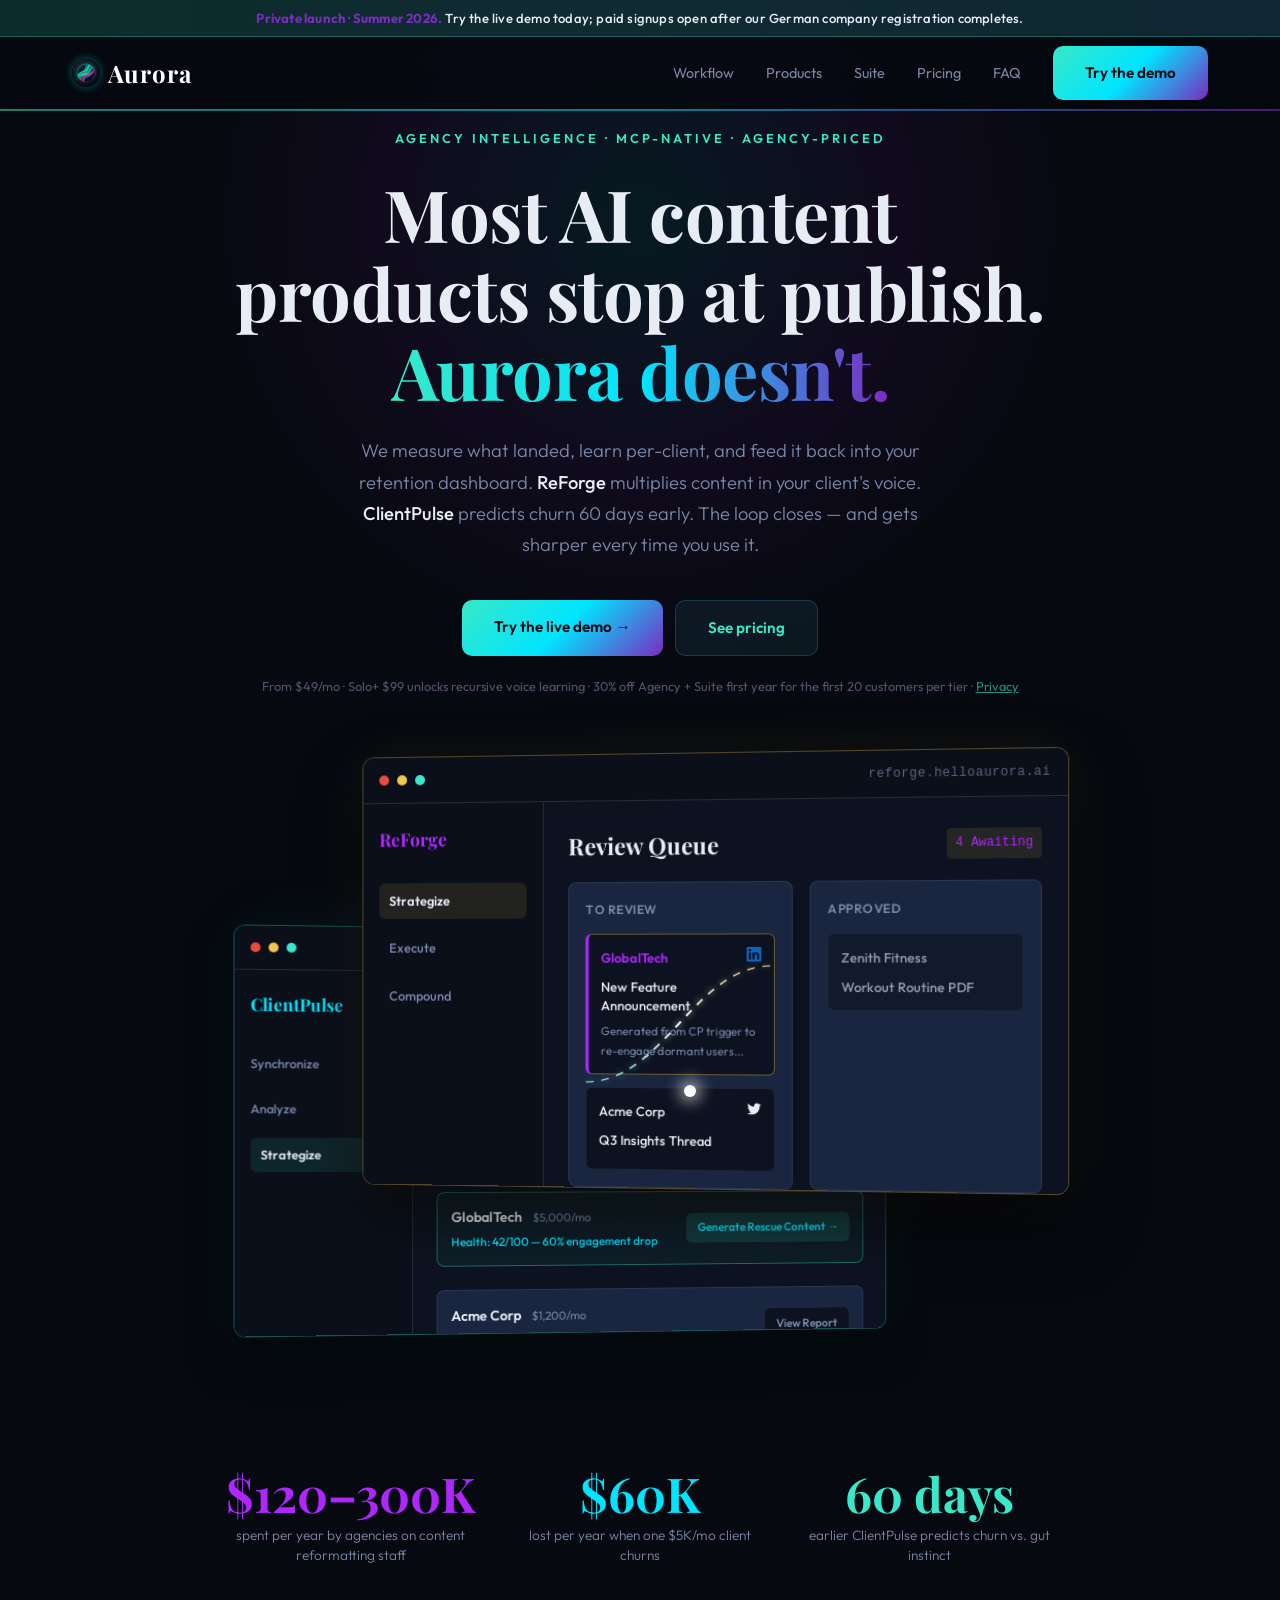
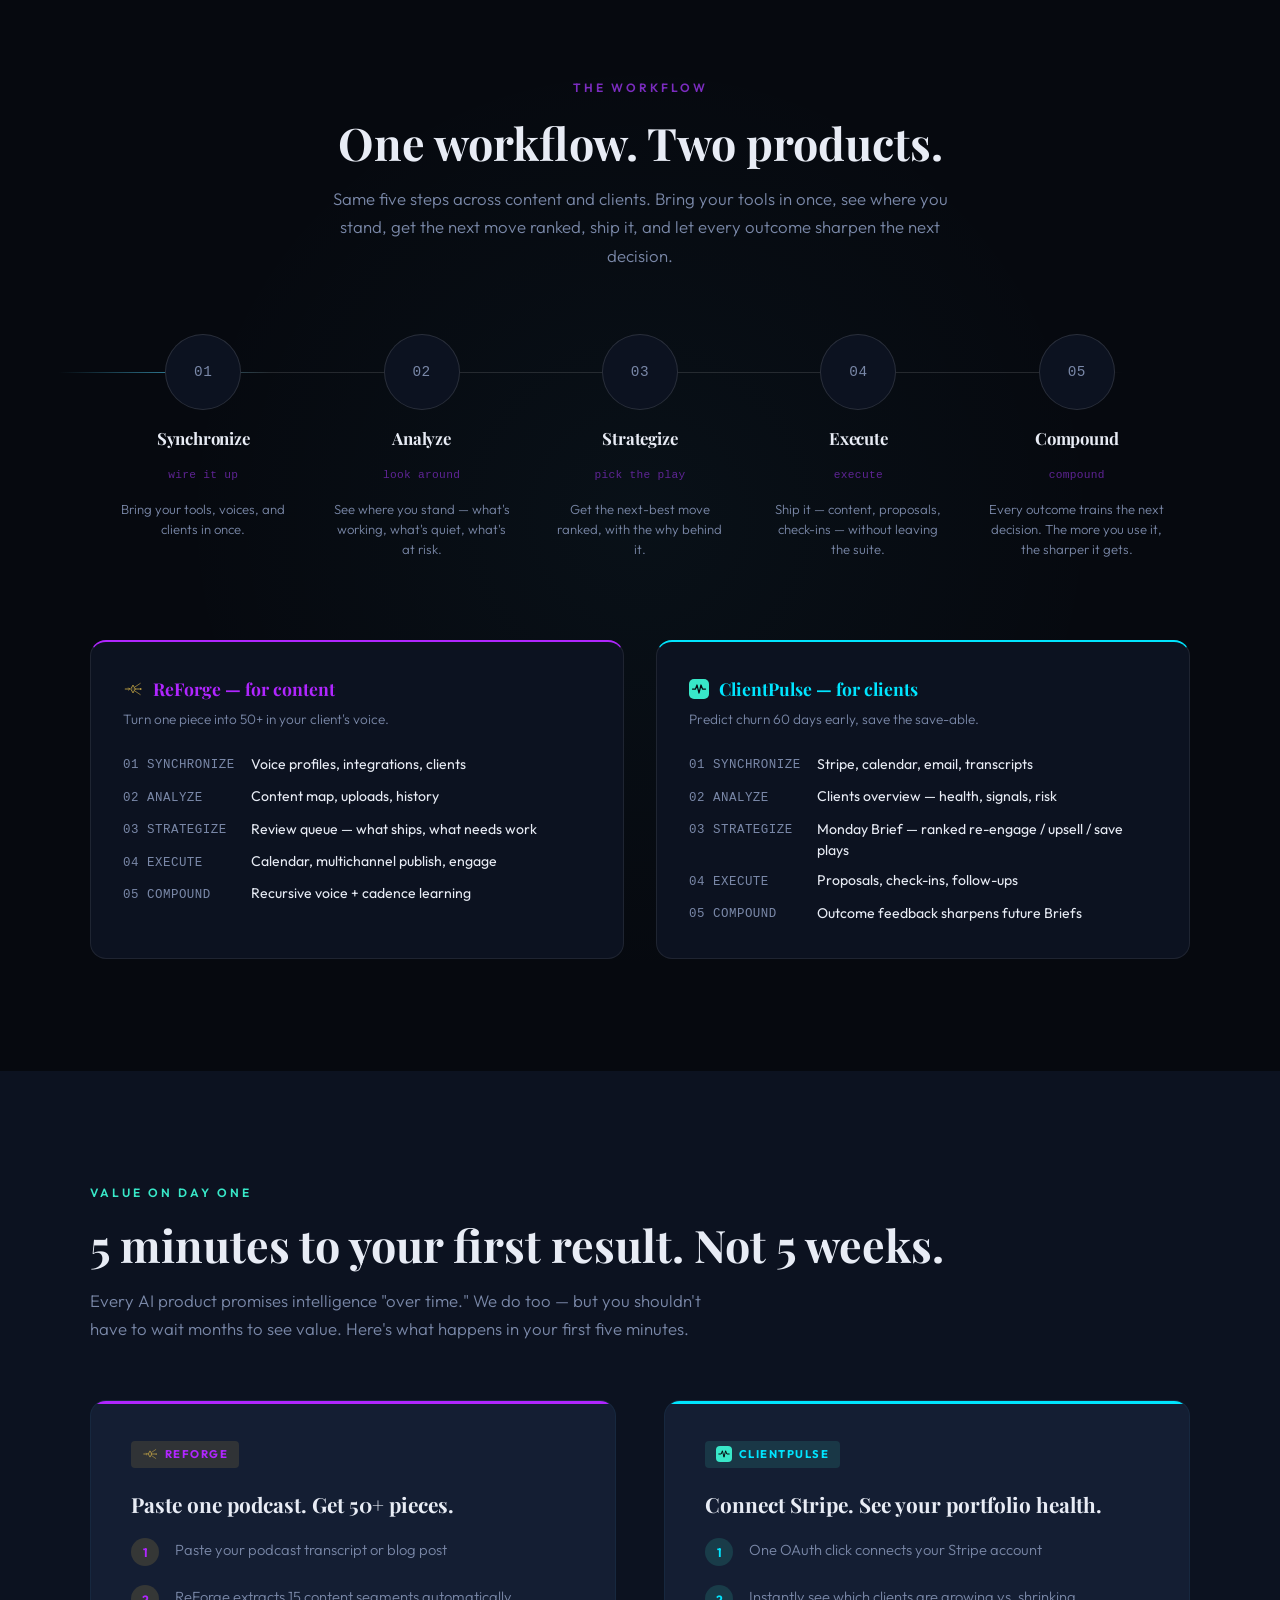
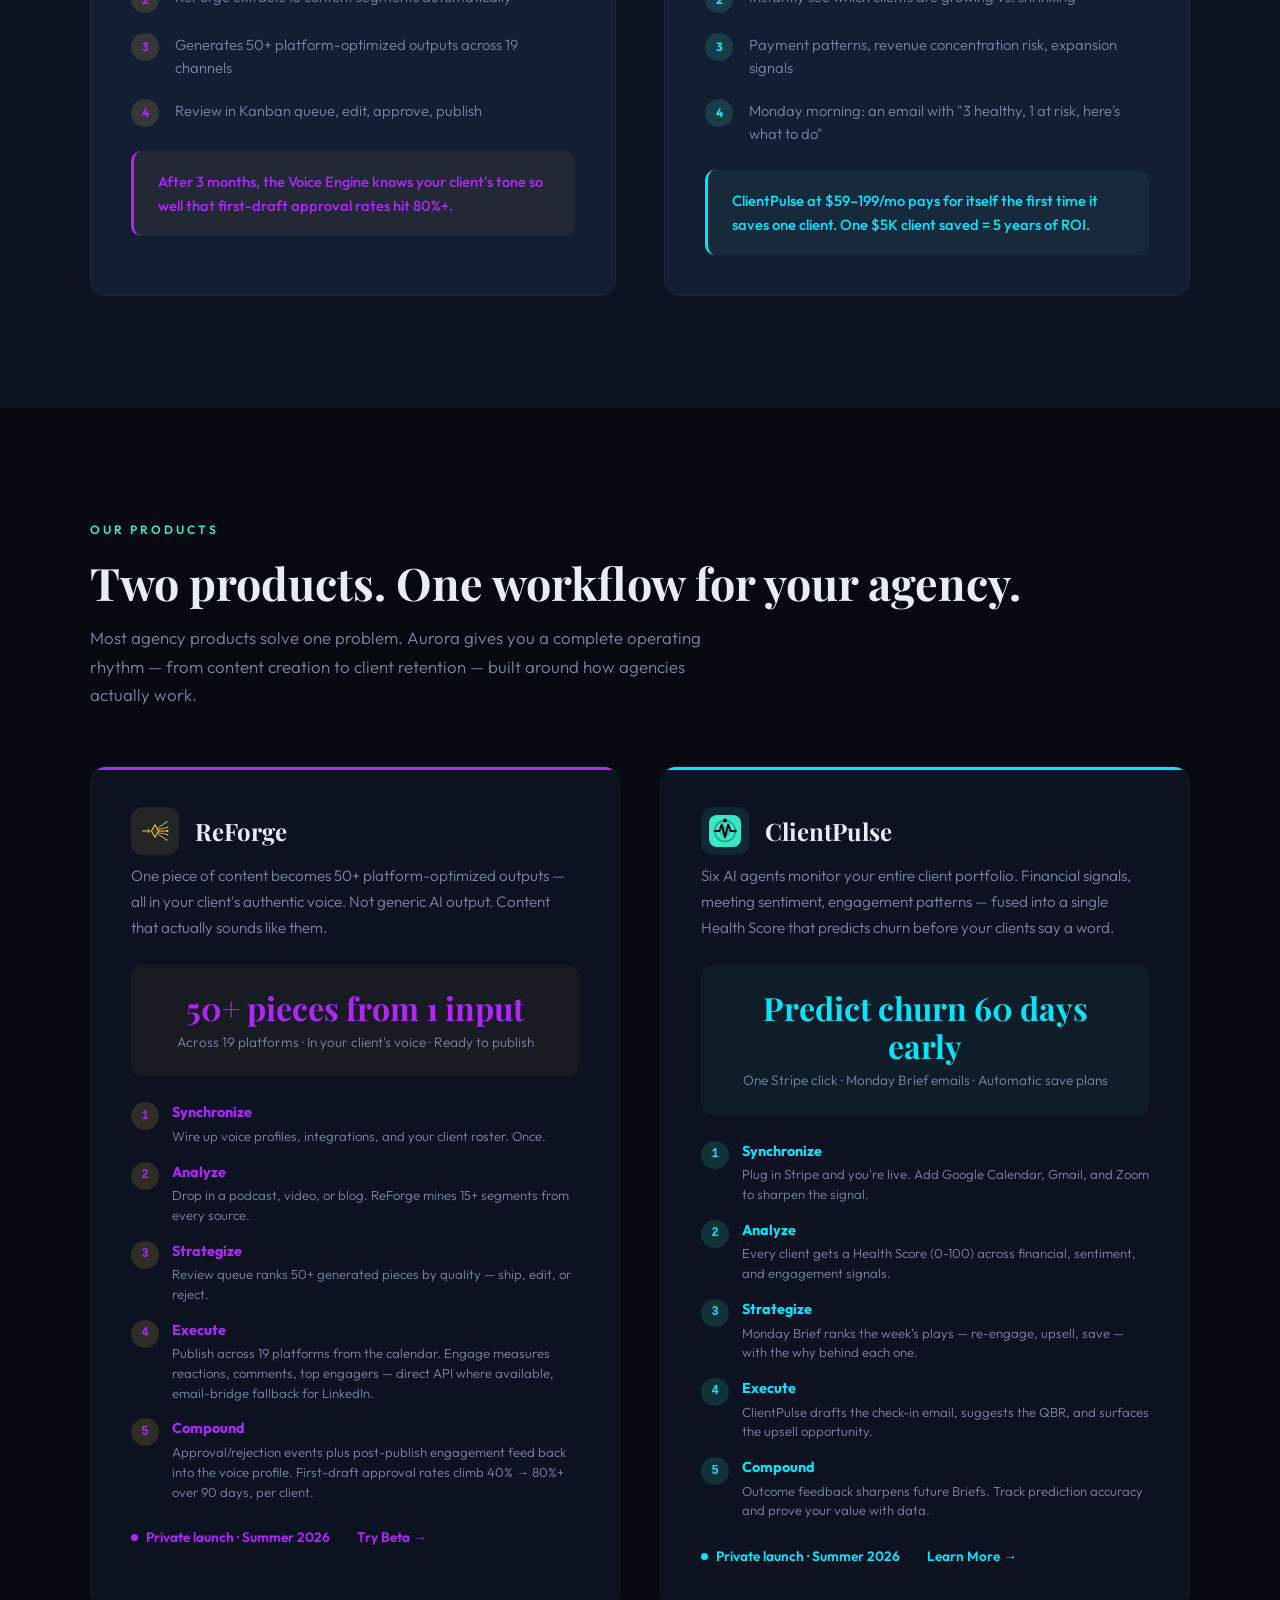
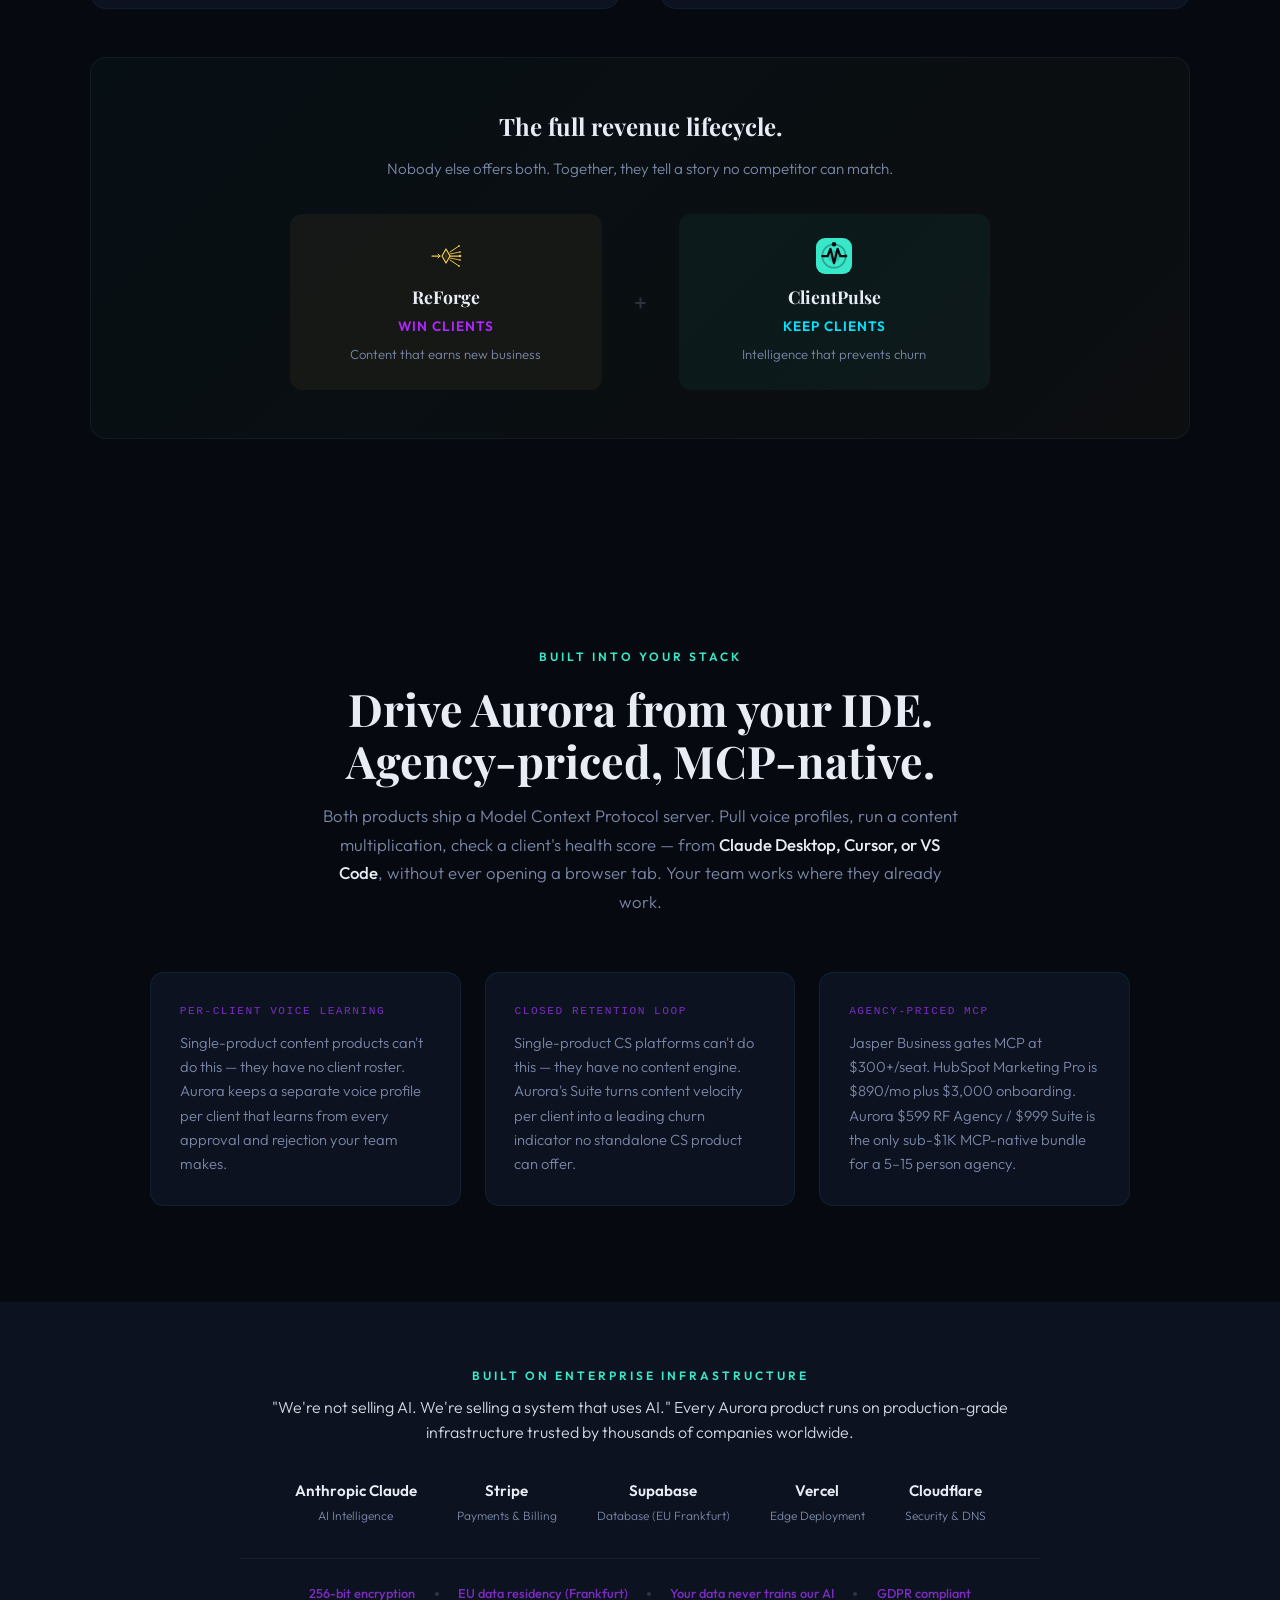
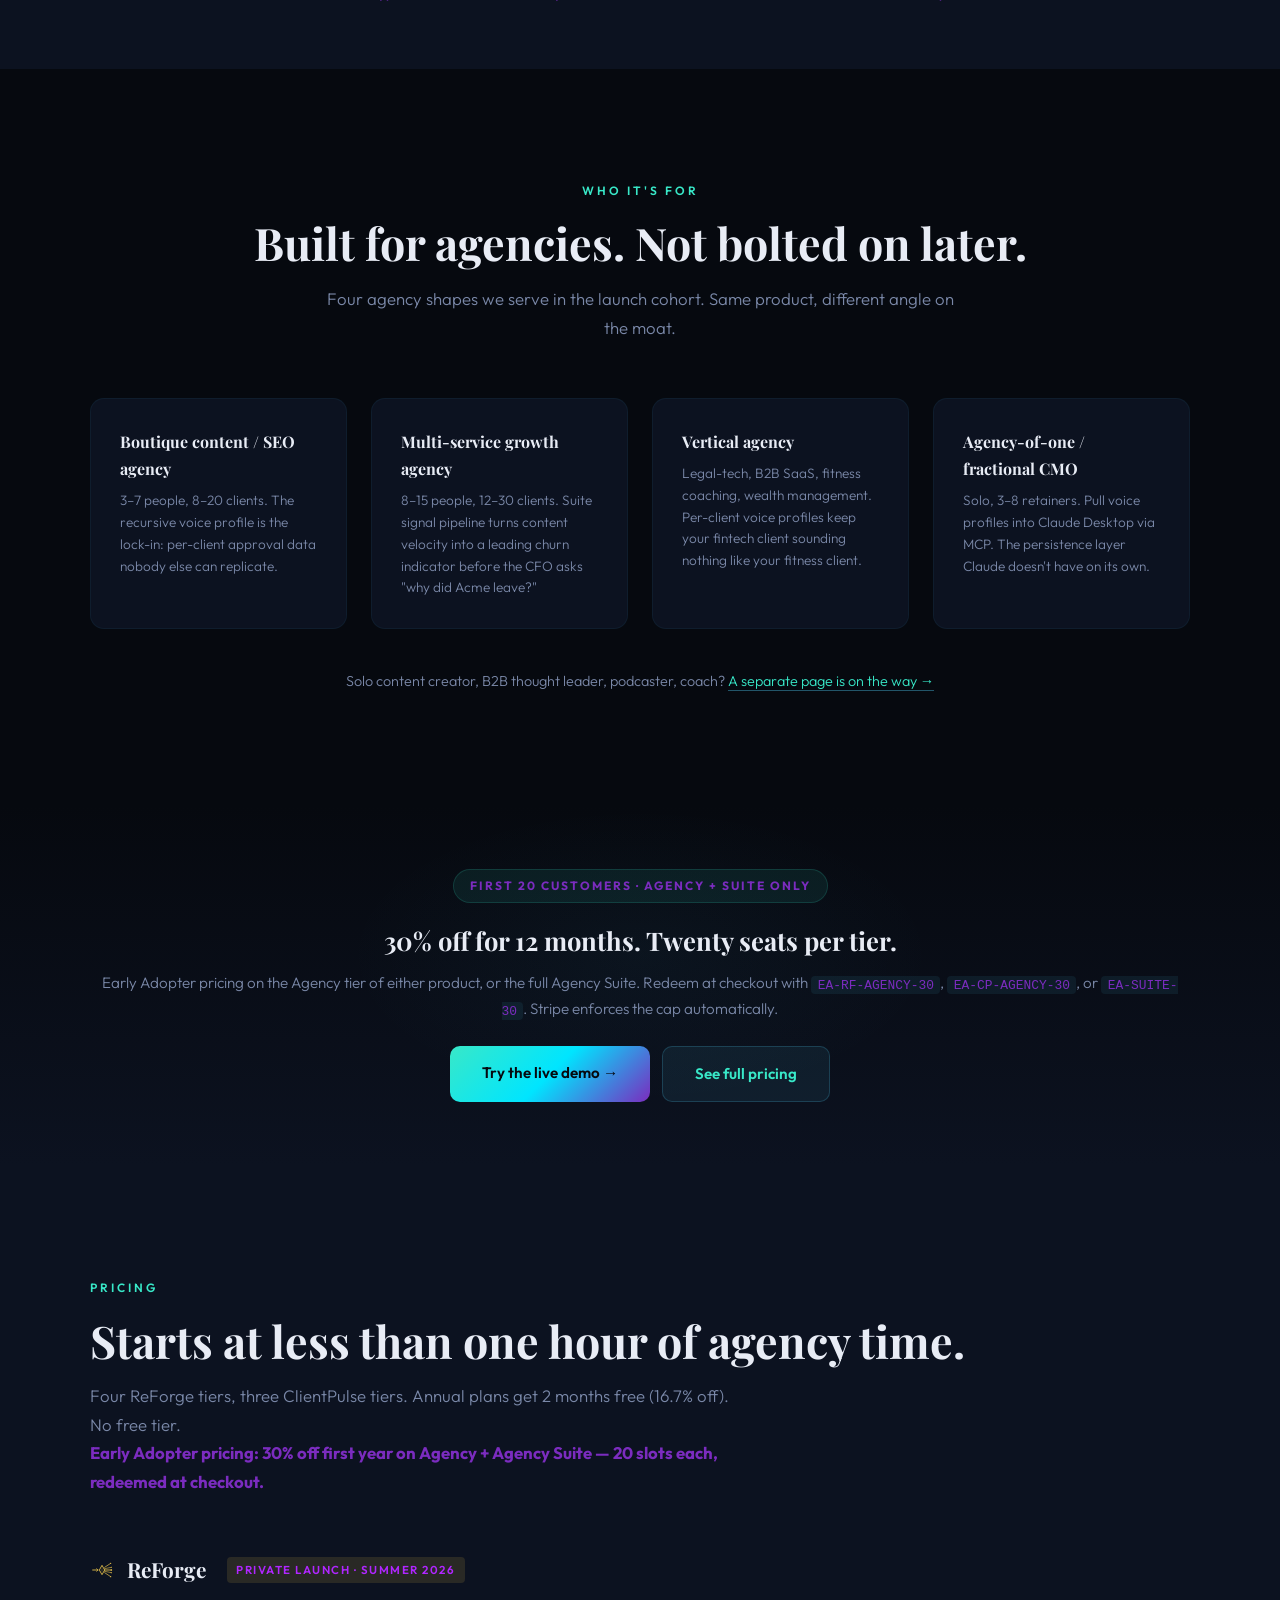
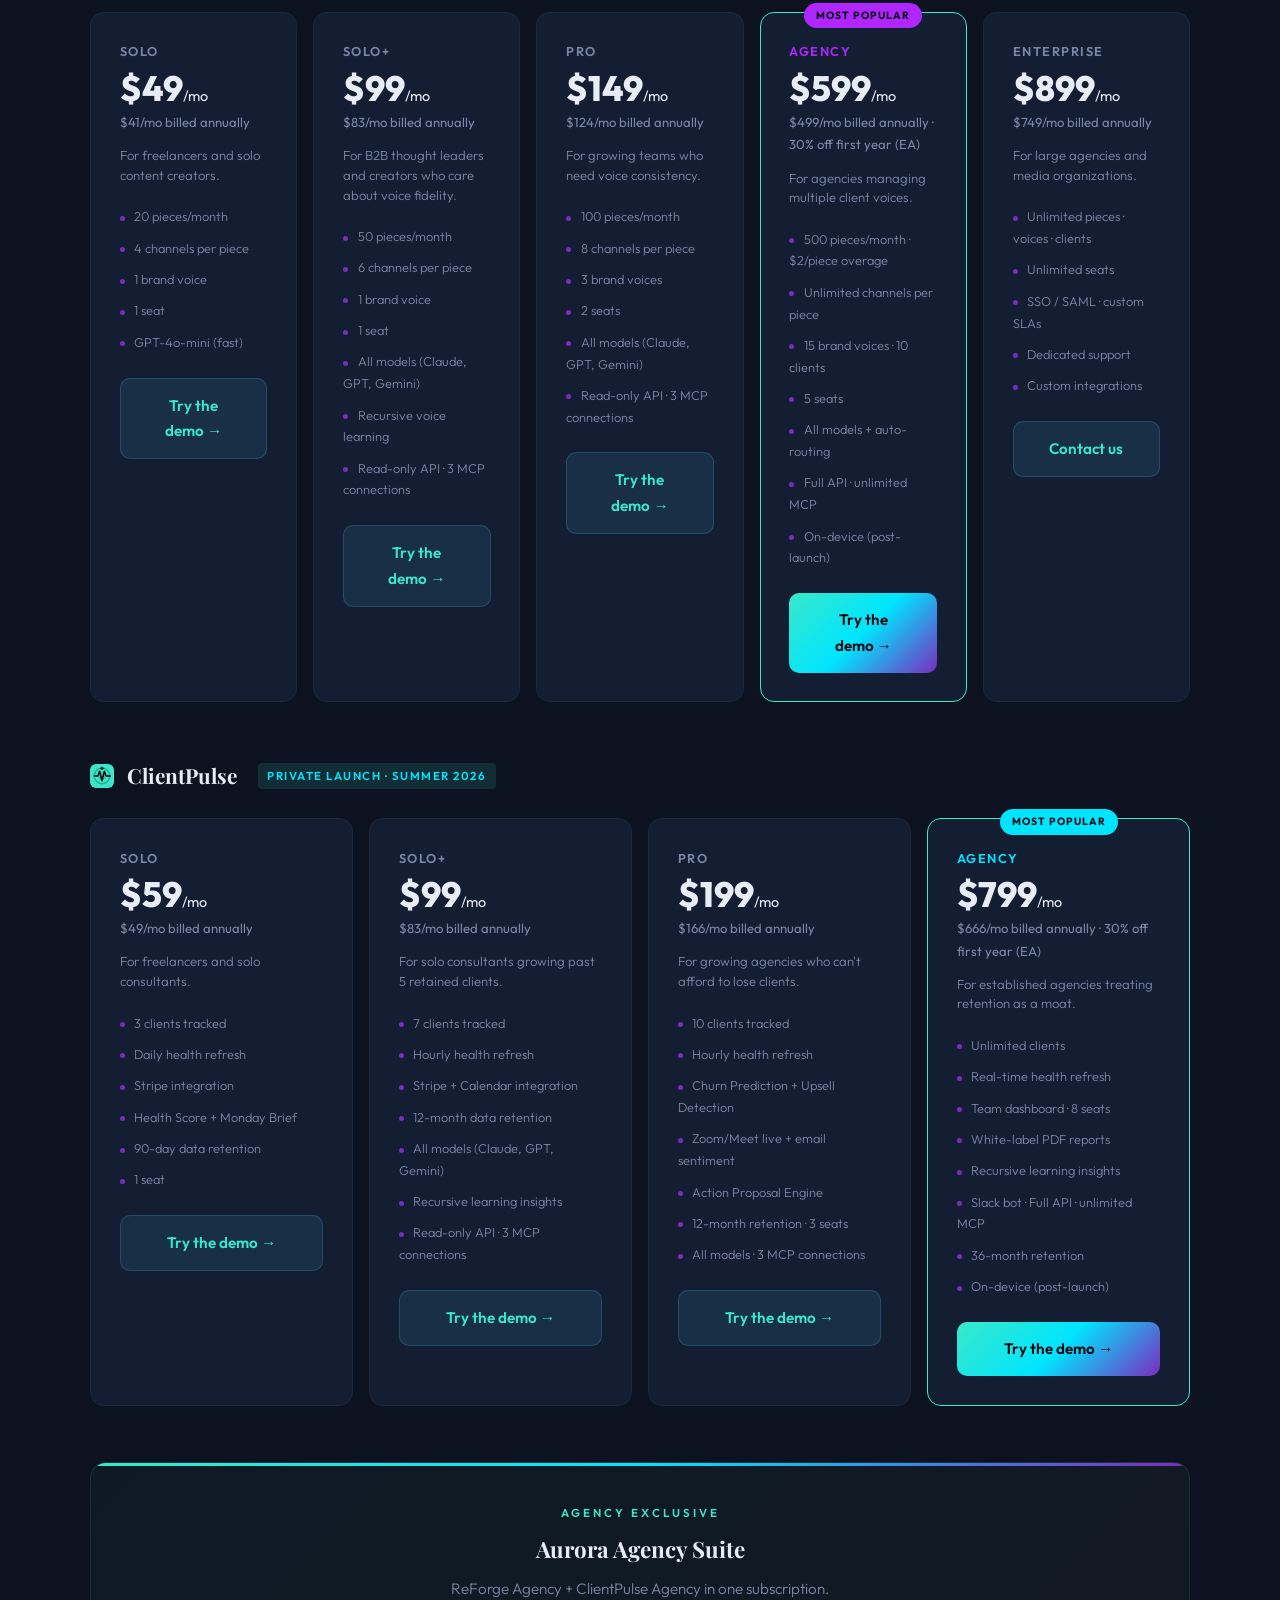
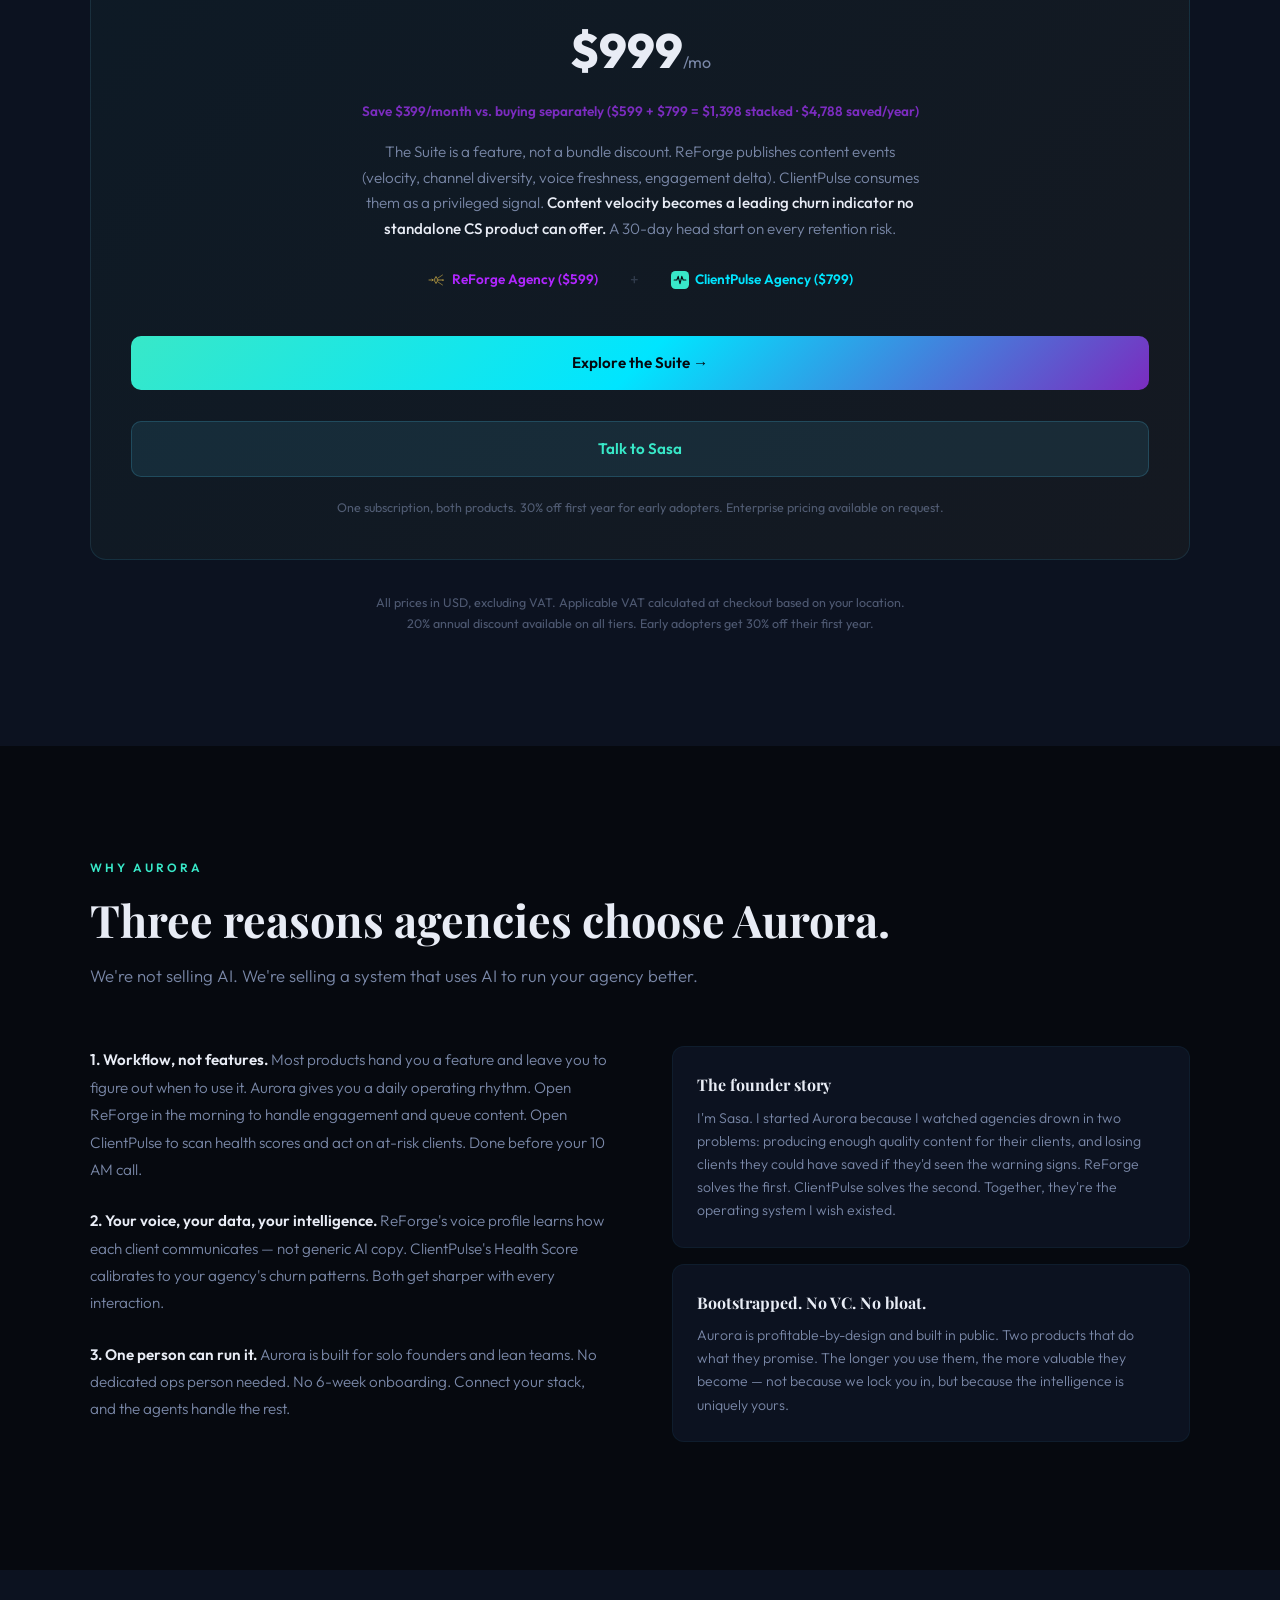
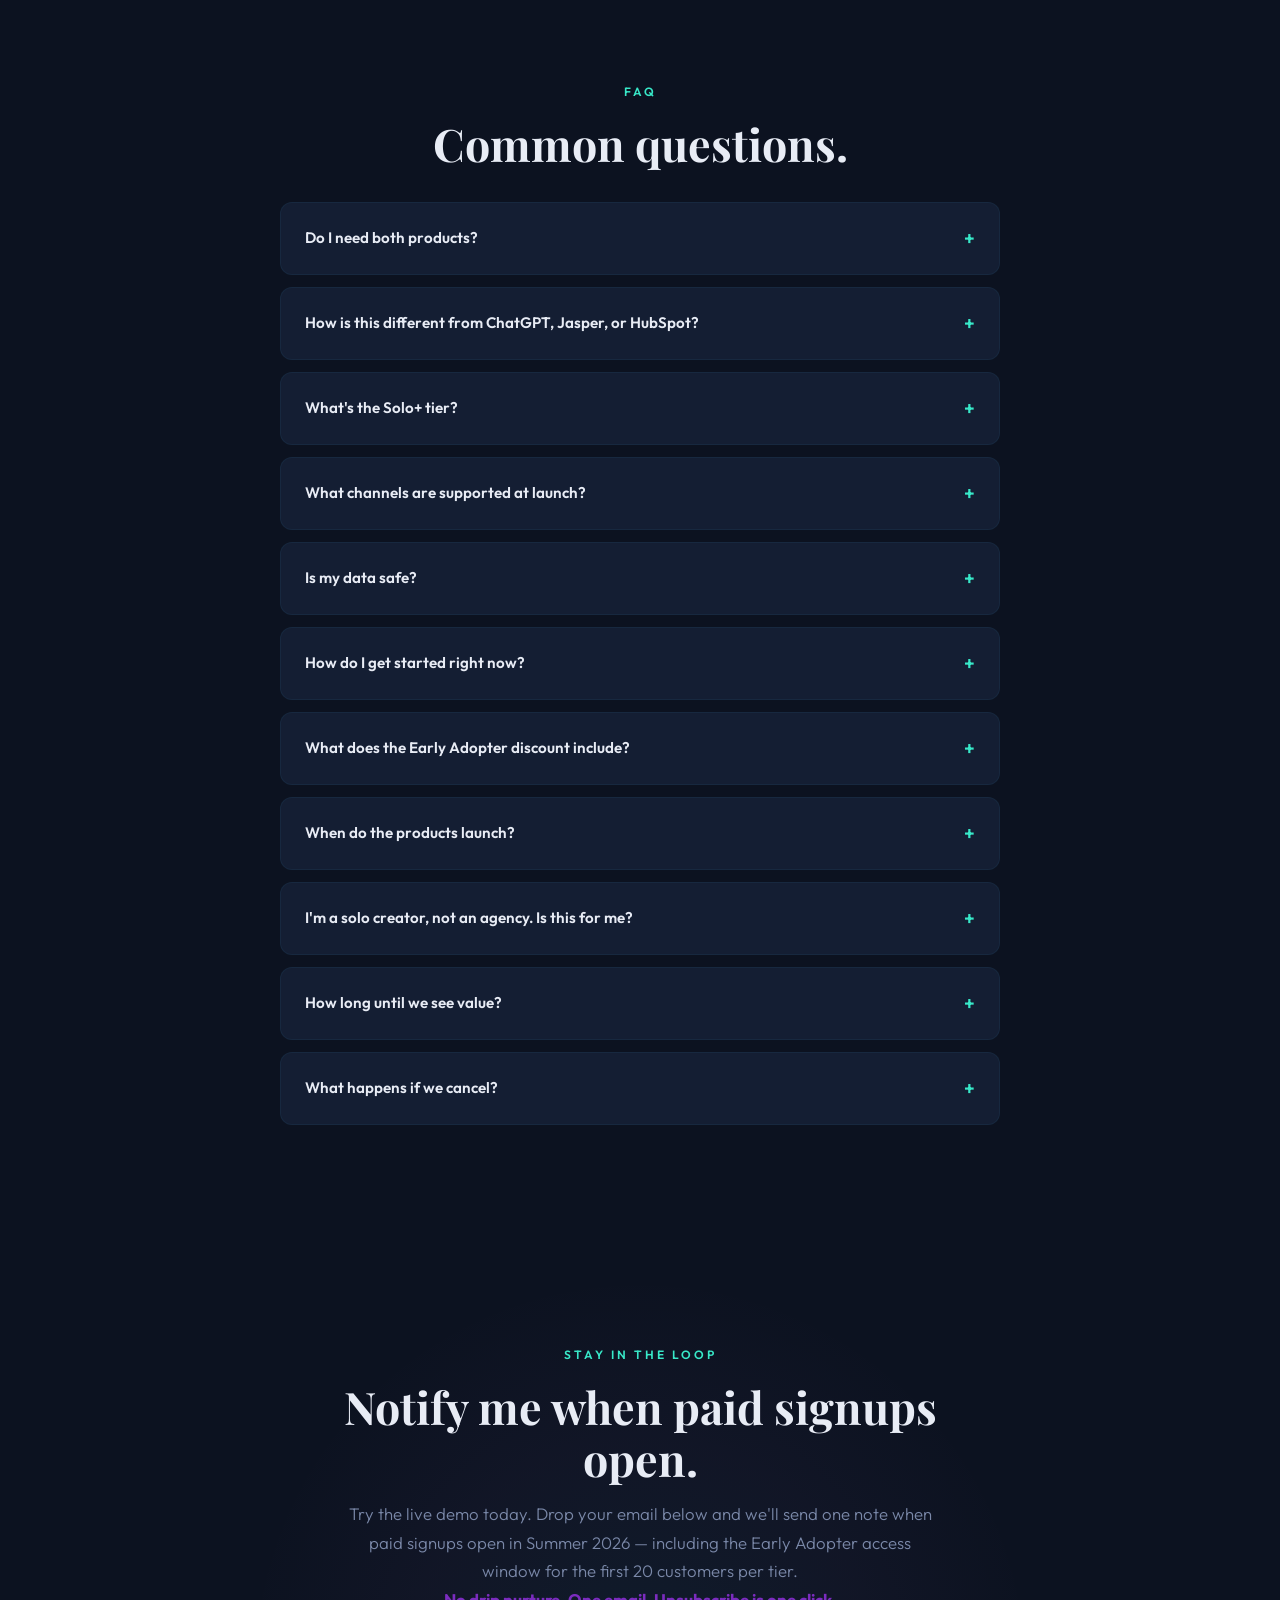
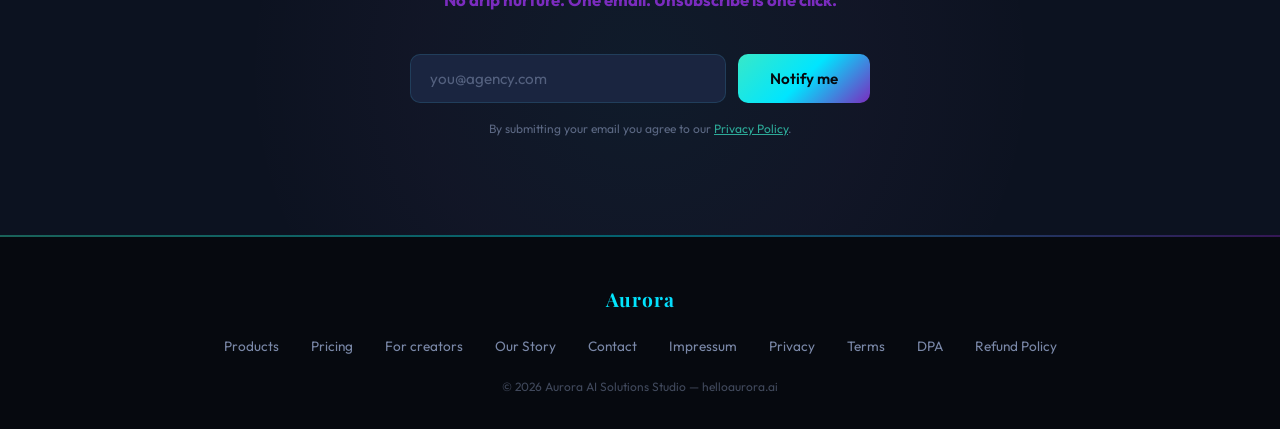
==== commit 940e35f4: "style: tone down pink and emphasize teal/cyan" ====
--- a/index.html
+++ b/index.html
@@ -22,17 +22,17 @@
   <link rel="stylesheet" href="https://fonts.bunny.net/css?family=playfair-display:400,500,600,700|outfit:300,400,500,600,700|jetbrains-mono:400,500&display=swap">
   <style>
     :root {
-      --aurora-gradient: linear-gradient(135deg, #00E5FF, #B026FF, #FF007A);
-      --aurora-gradient-h: linear-gradient(90deg, #00E5FF, #B026FF, #FF007A);
+      --aurora-gradient: linear-gradient(135deg, #38E8C8, #00E5FF, #7B2CBF);
+      --aurora-gradient-h: linear-gradient(90deg, #38E8C8, #00E5FF, #7B2CBF);
       --bg-deep: #06090f;
       --bg-polar: #0c1220;
       --bg-twilight: #141e33;
       --bg-surface: #1a2540;
       --text-primary: #e8ecf5;
       --text-muted: #7a88a8;
-      --accent-primary: #00E5FF;
-      --accent-secondary: #B026FF;
-      --accent-tertiary: #FF007A;
+      --accent-primary: #38E8C8;
+      --accent-secondary: #00E5FF;
+      --accent-tertiary: #7B2CBF;
       --reforge-accent: #B026FF;
       --clientpulse-accent: #00E5FF;
       --hairline: rgba(255, 255, 255, 0.08);
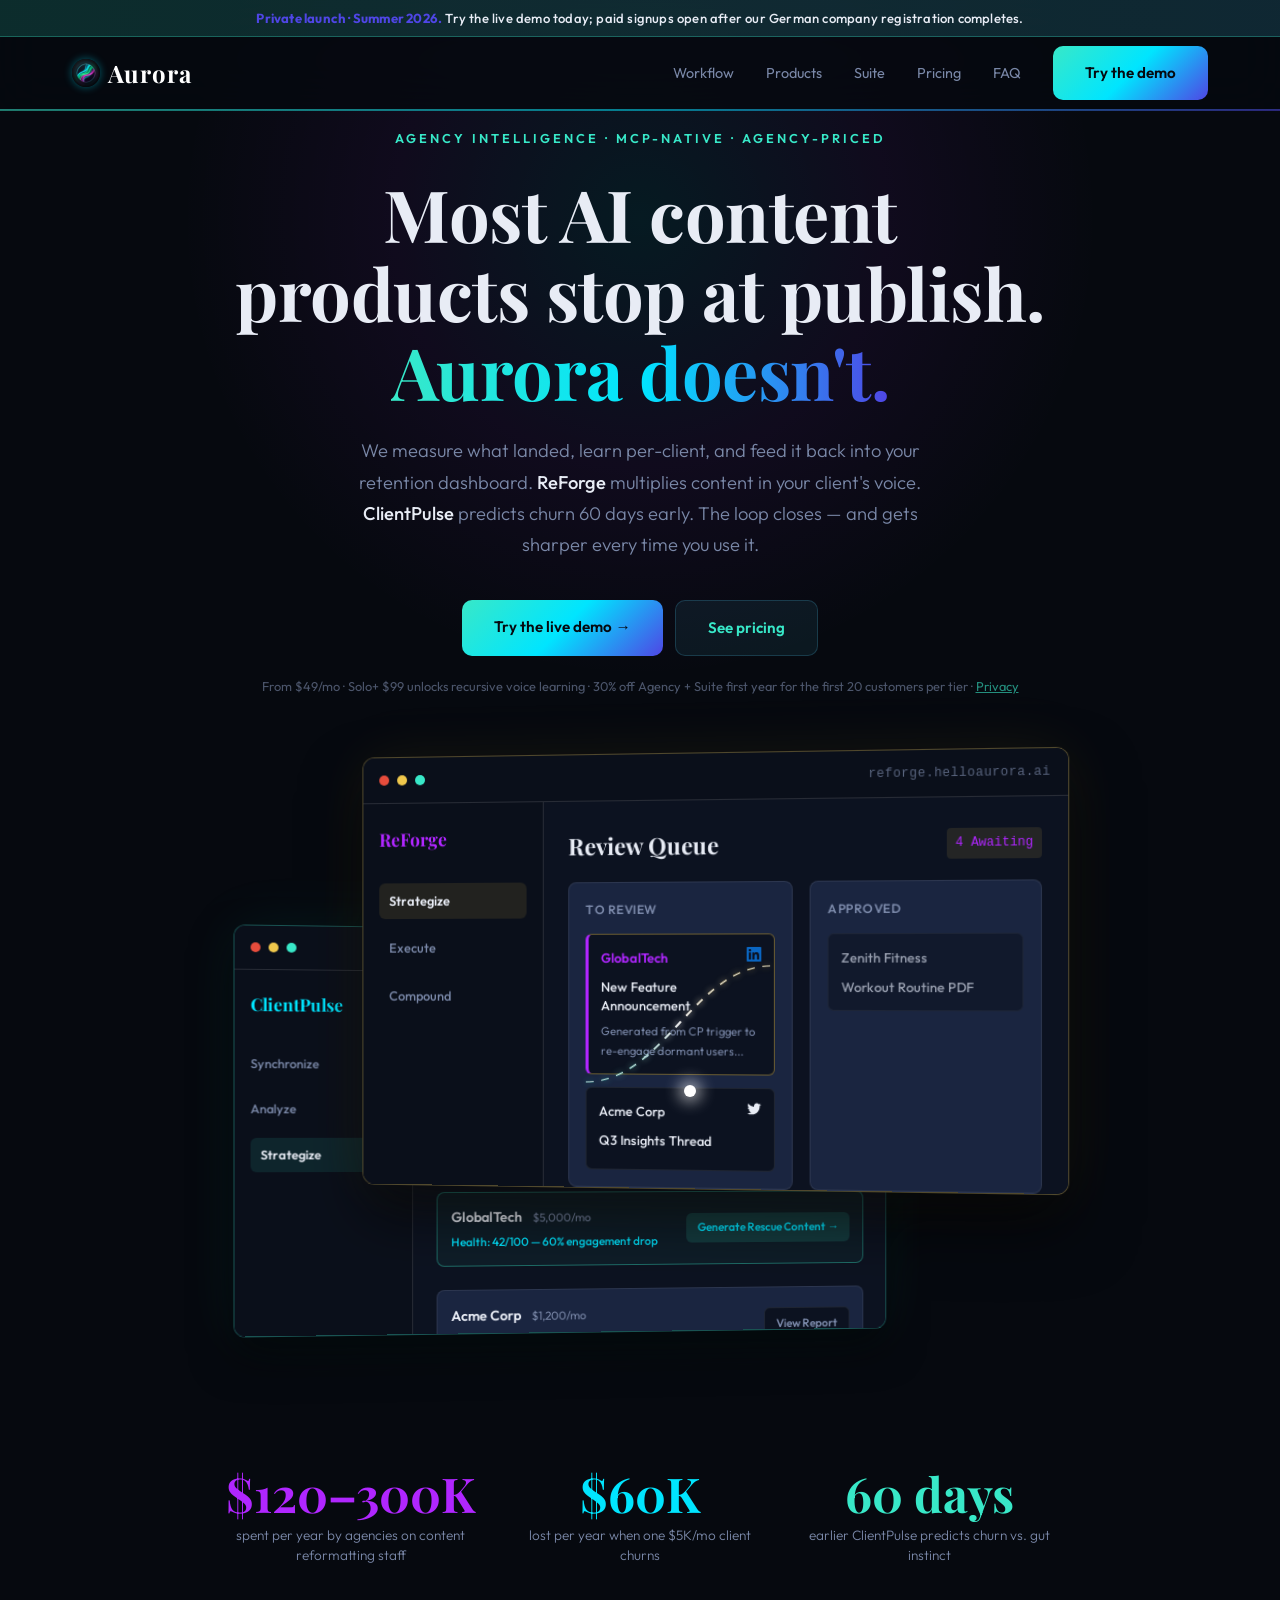
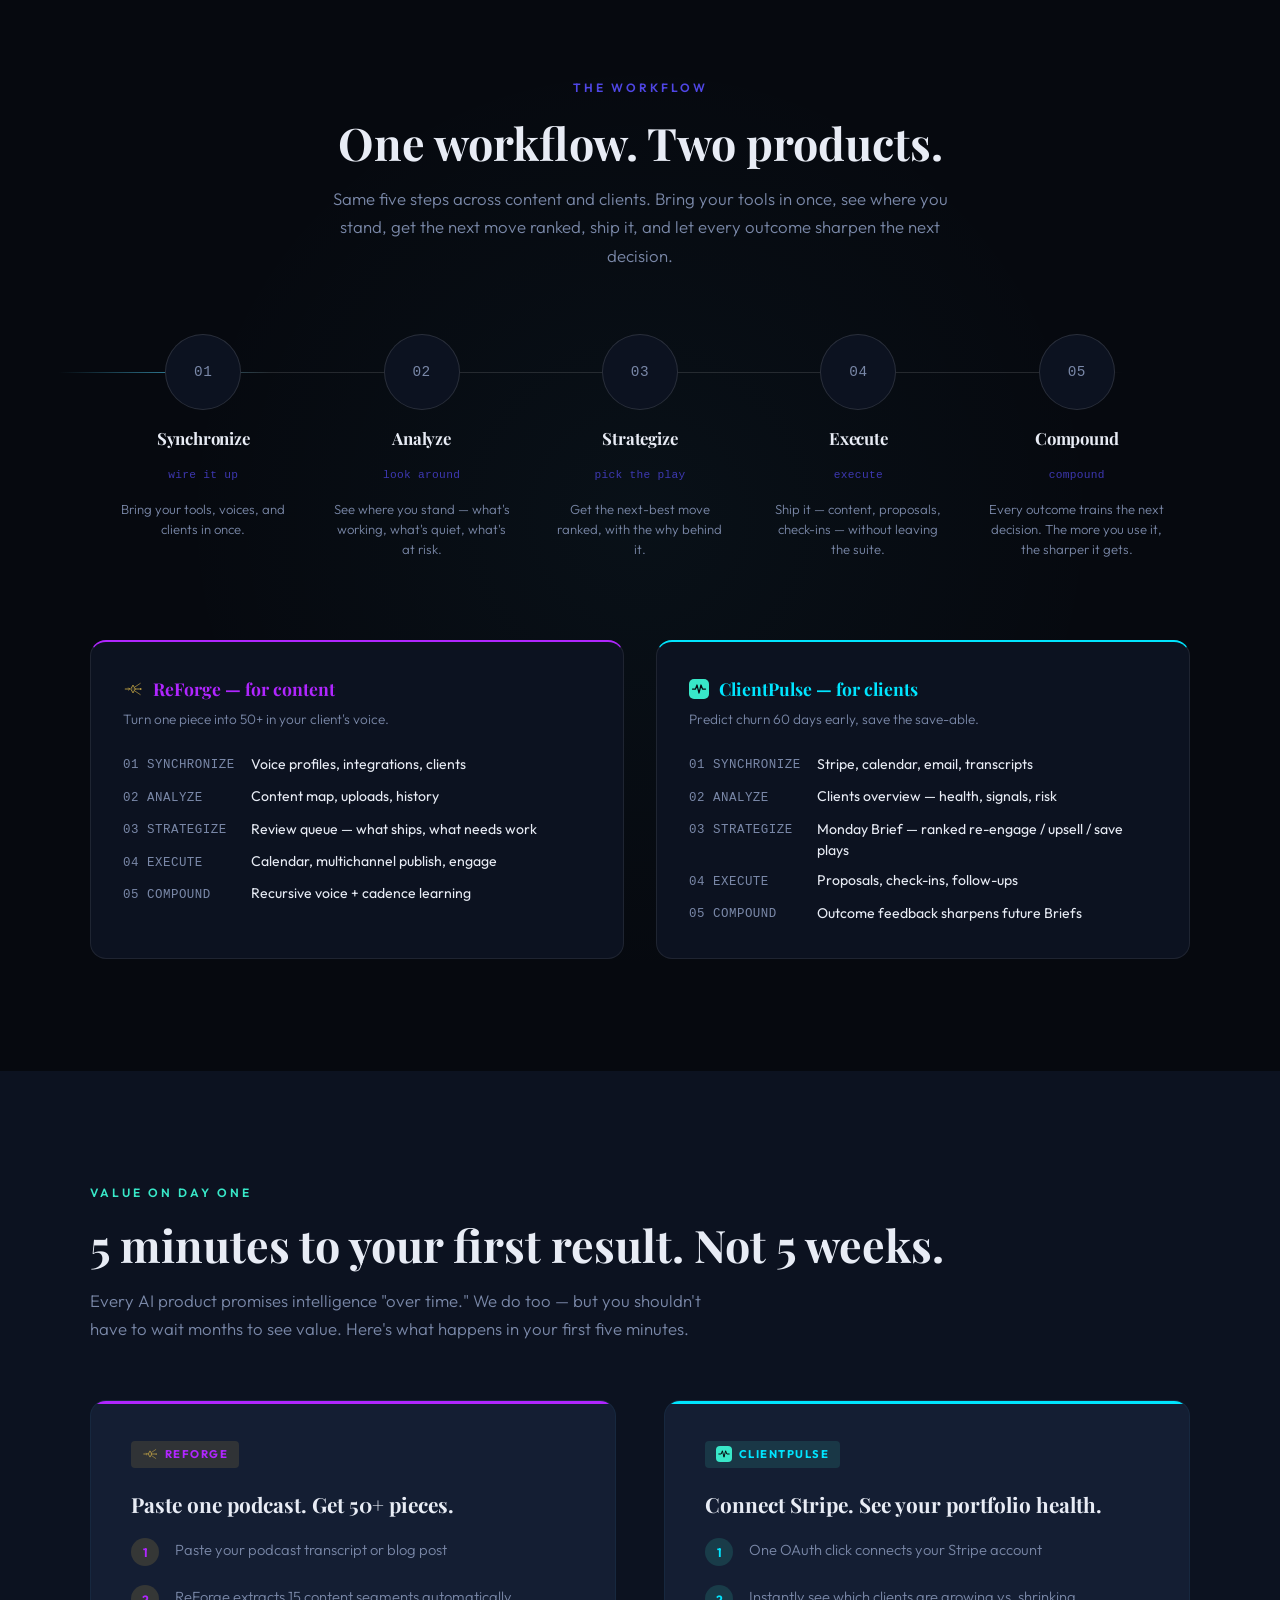
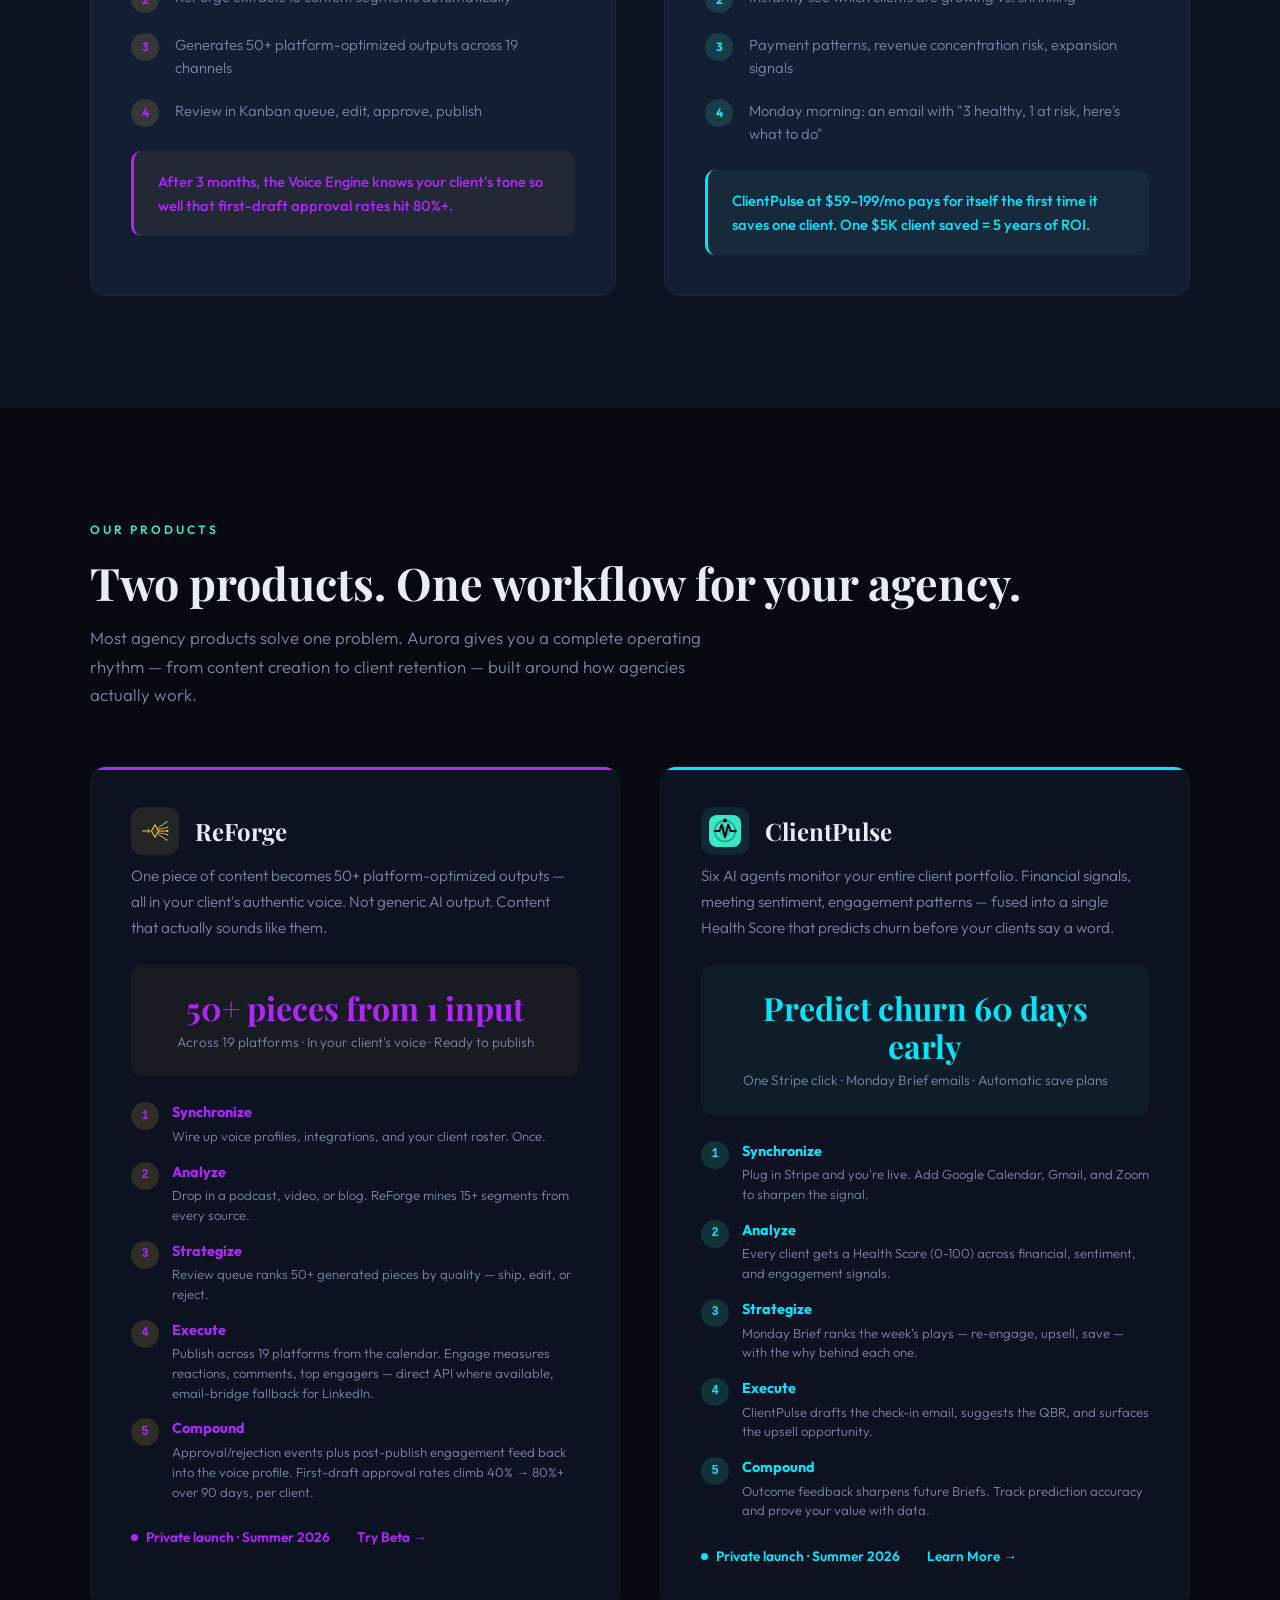
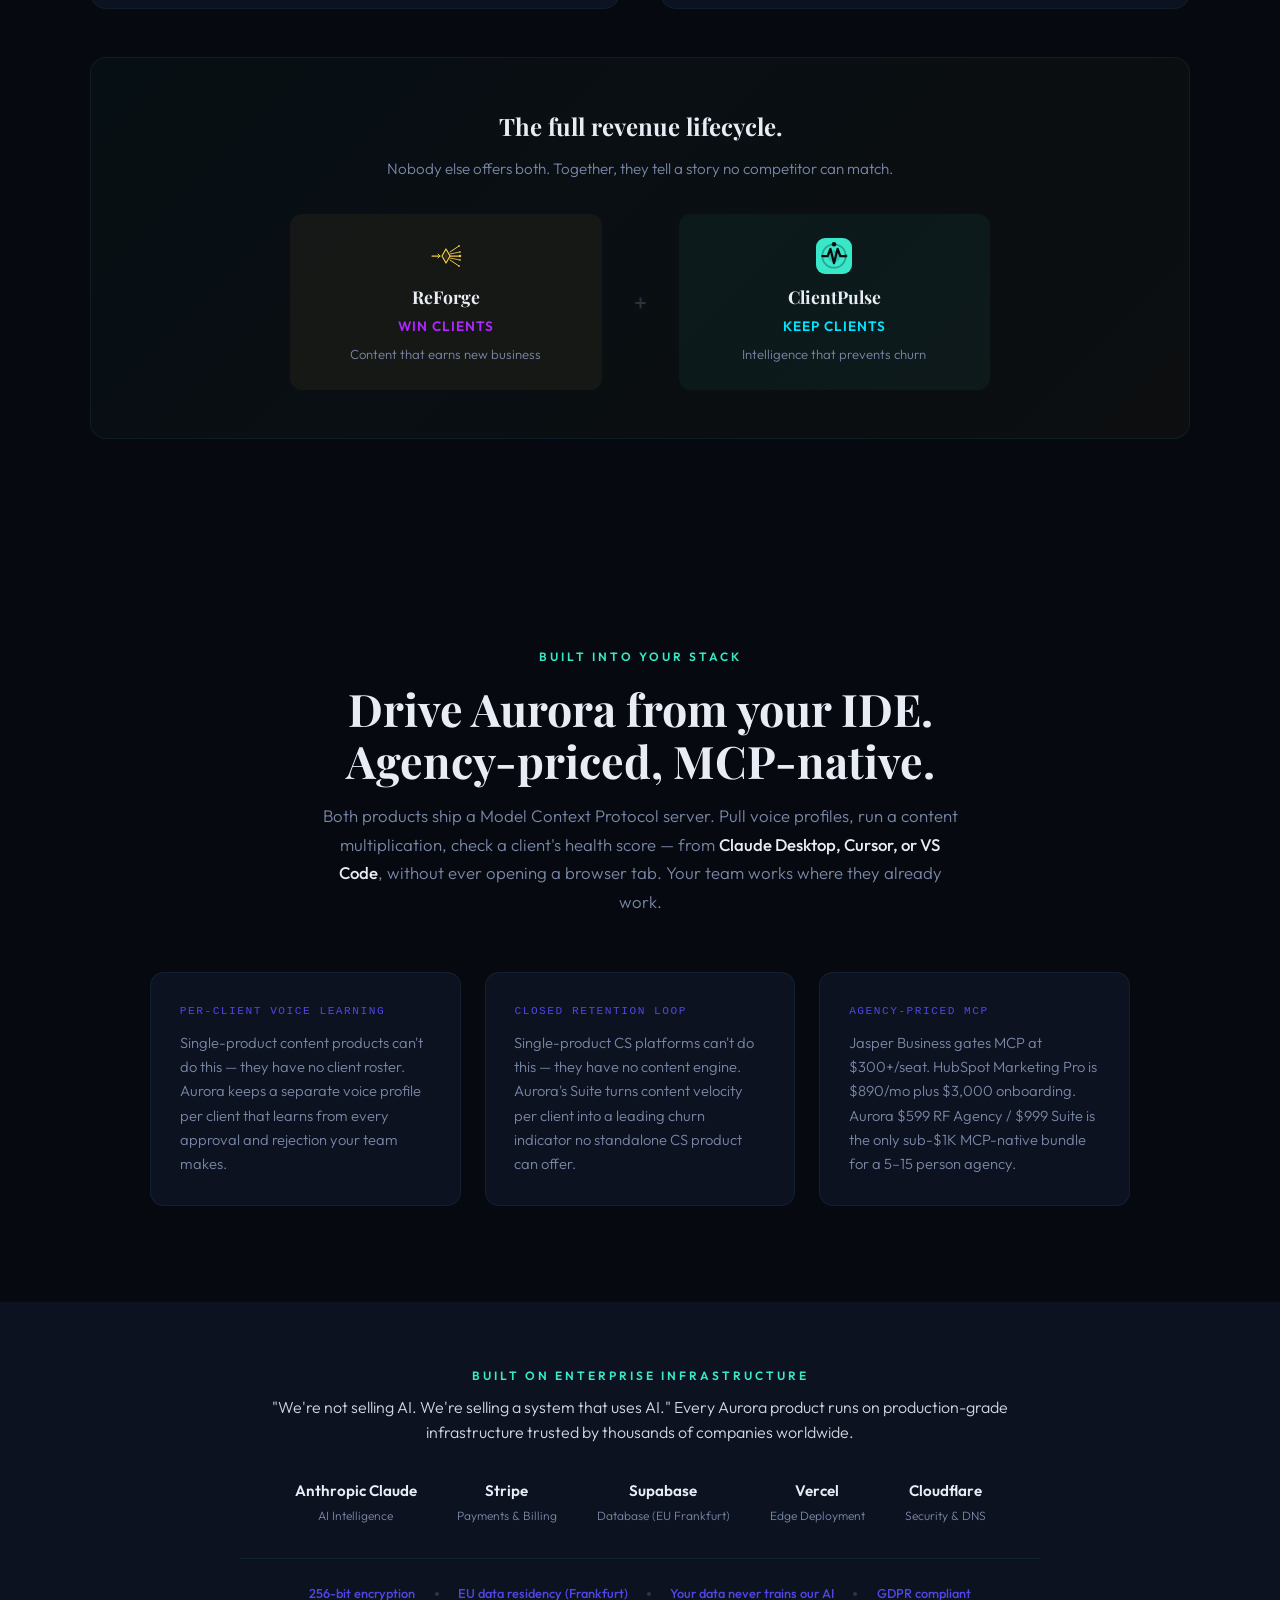
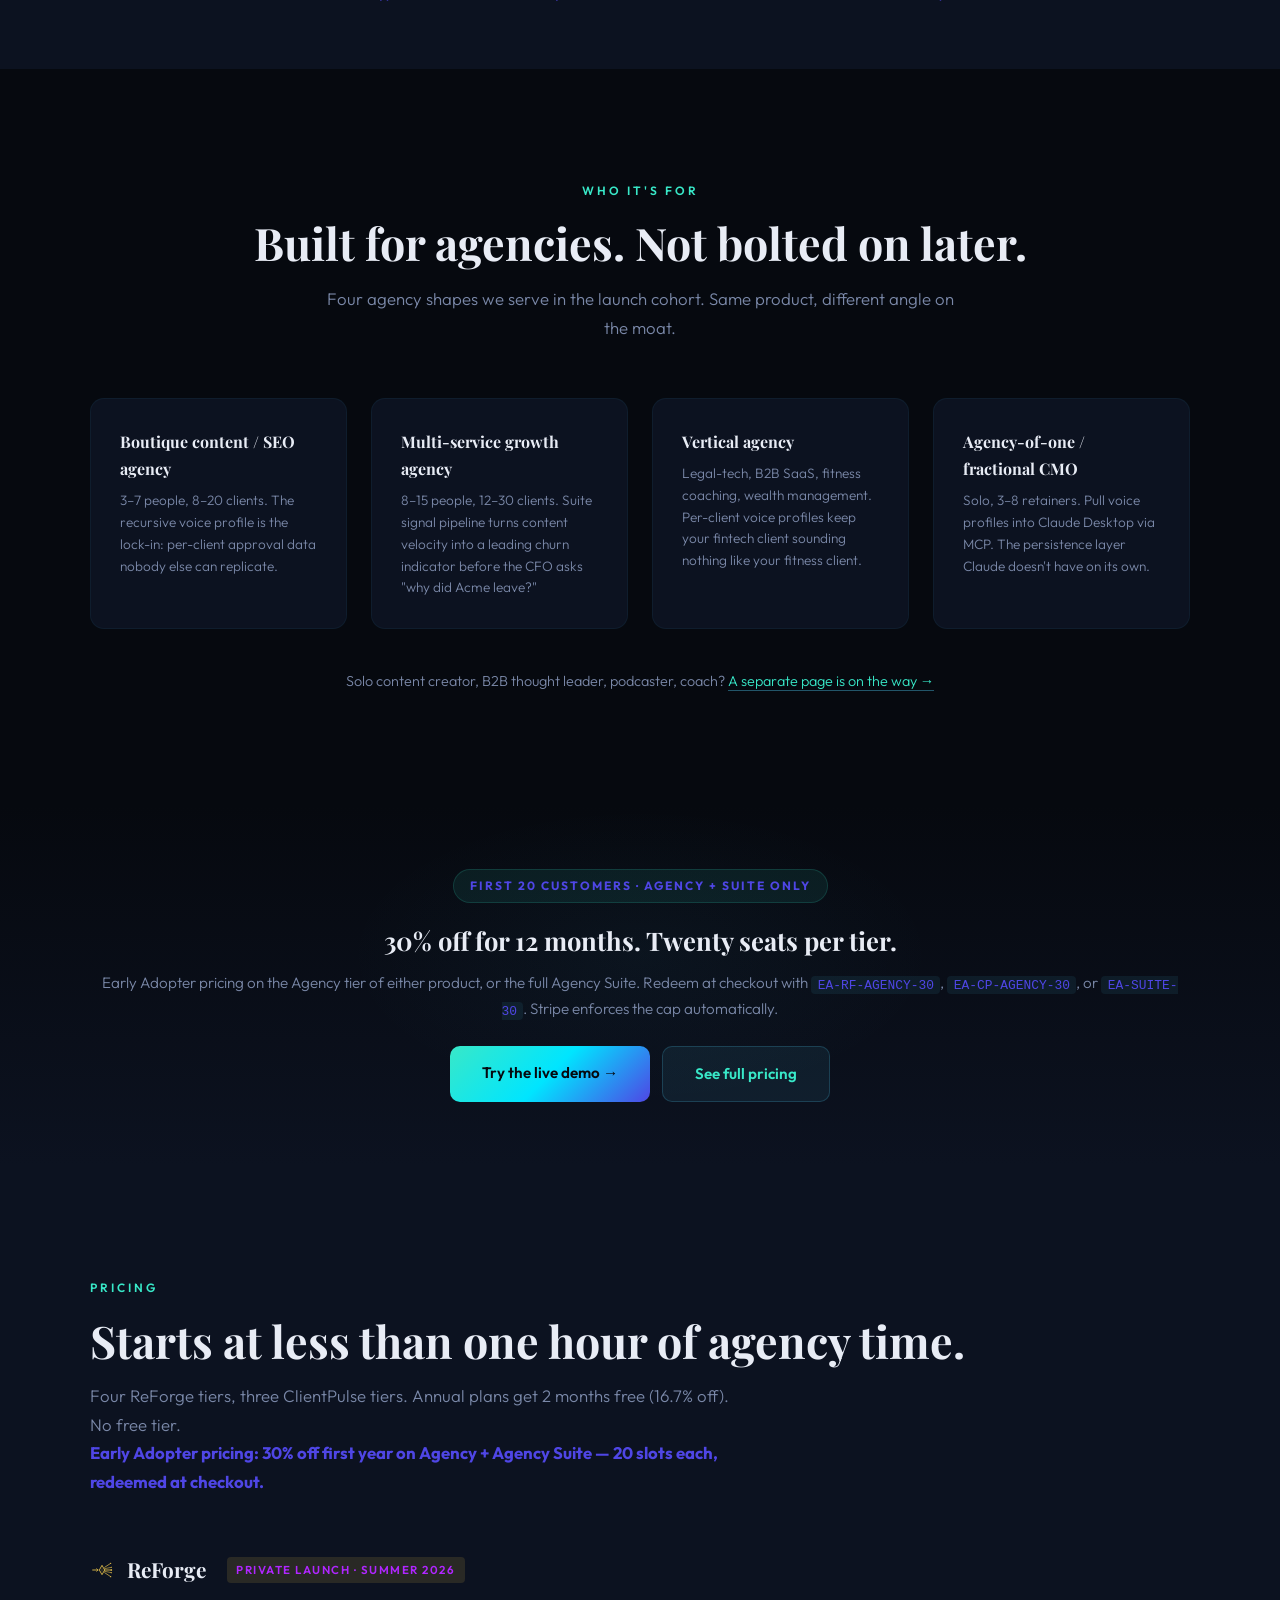
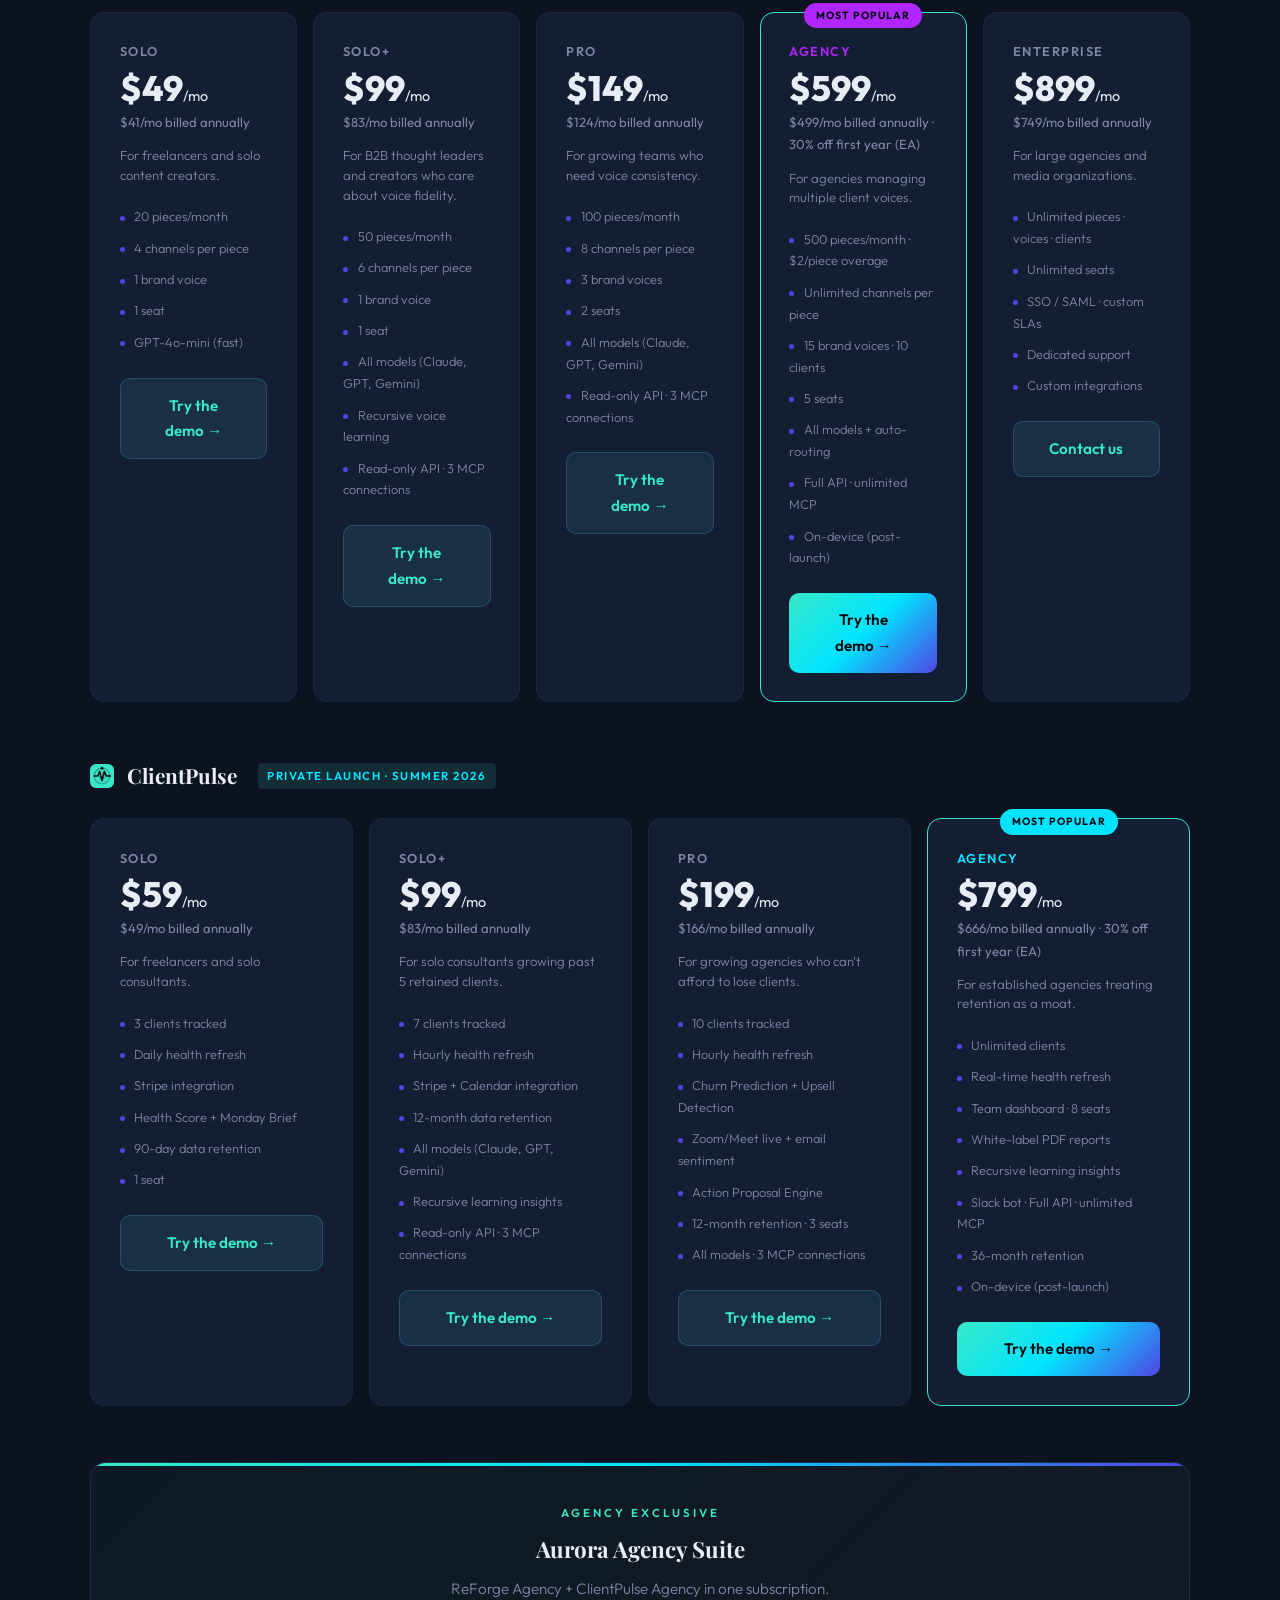
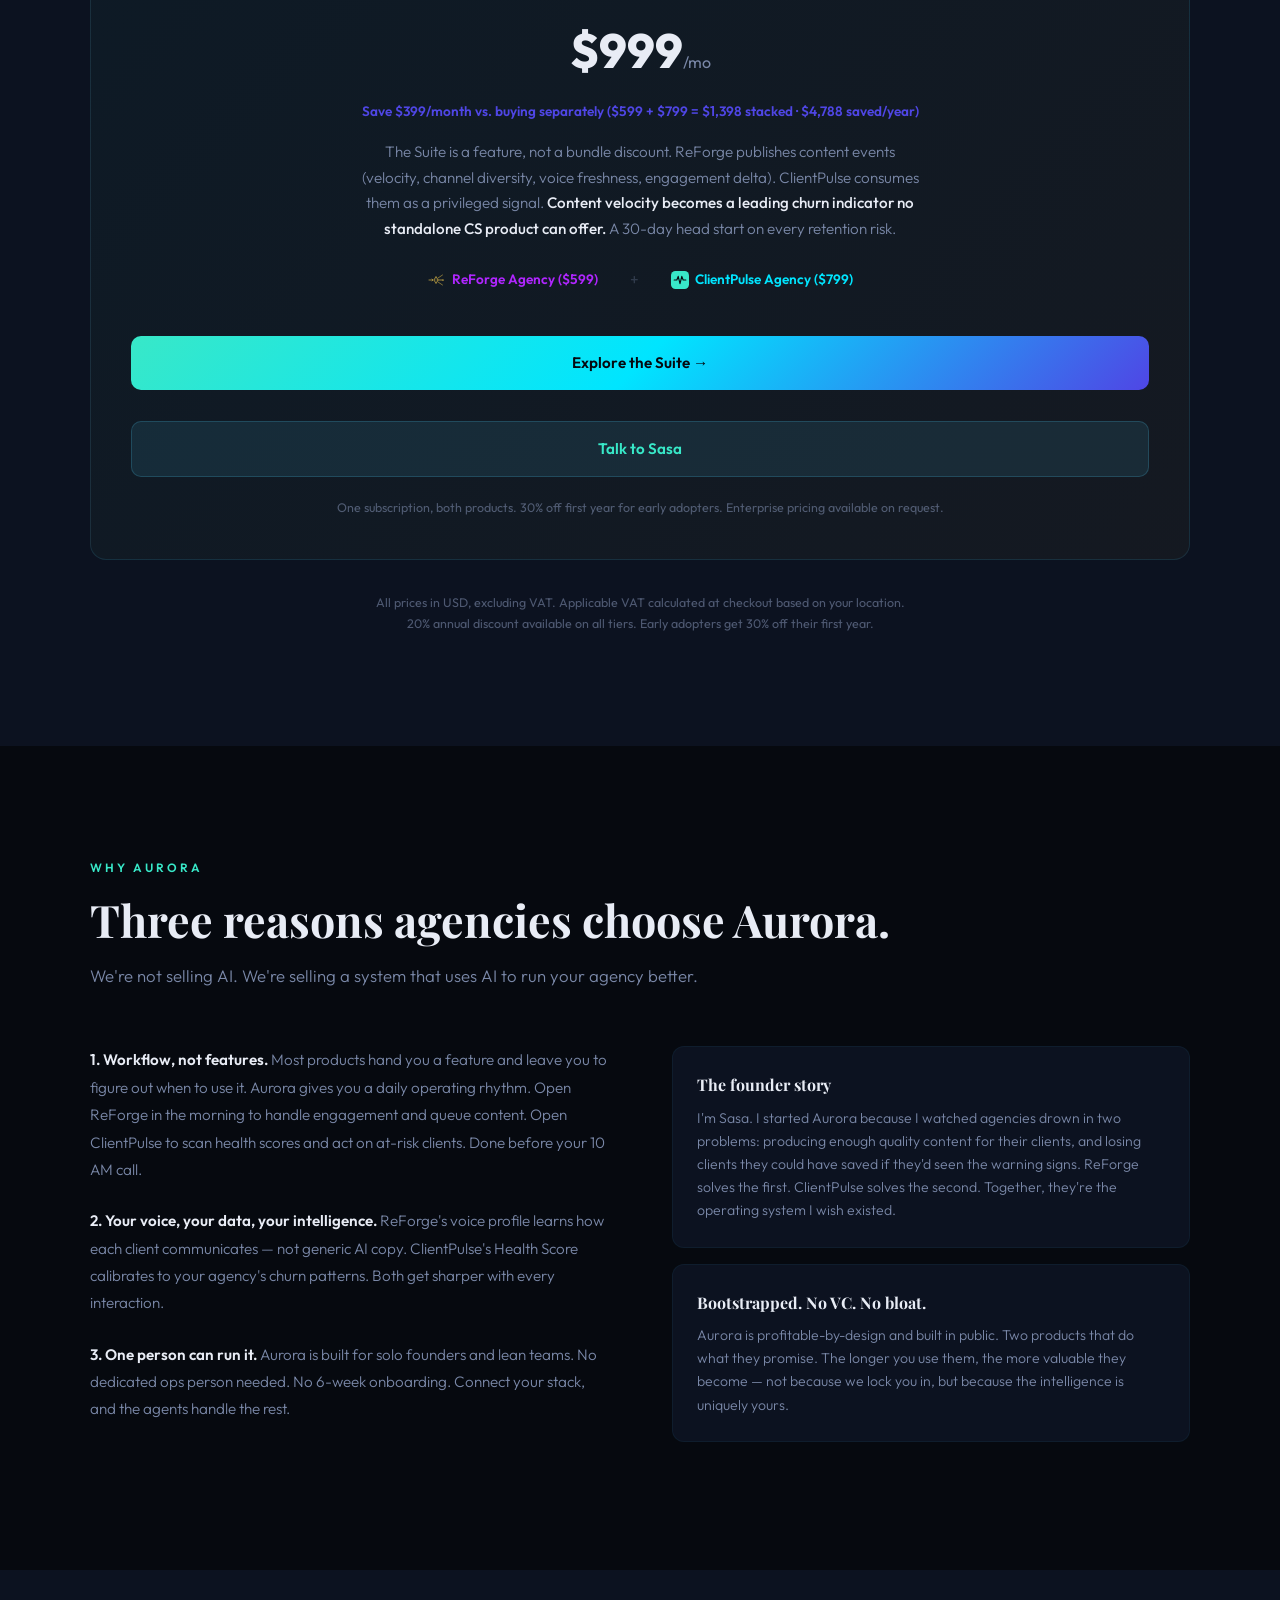
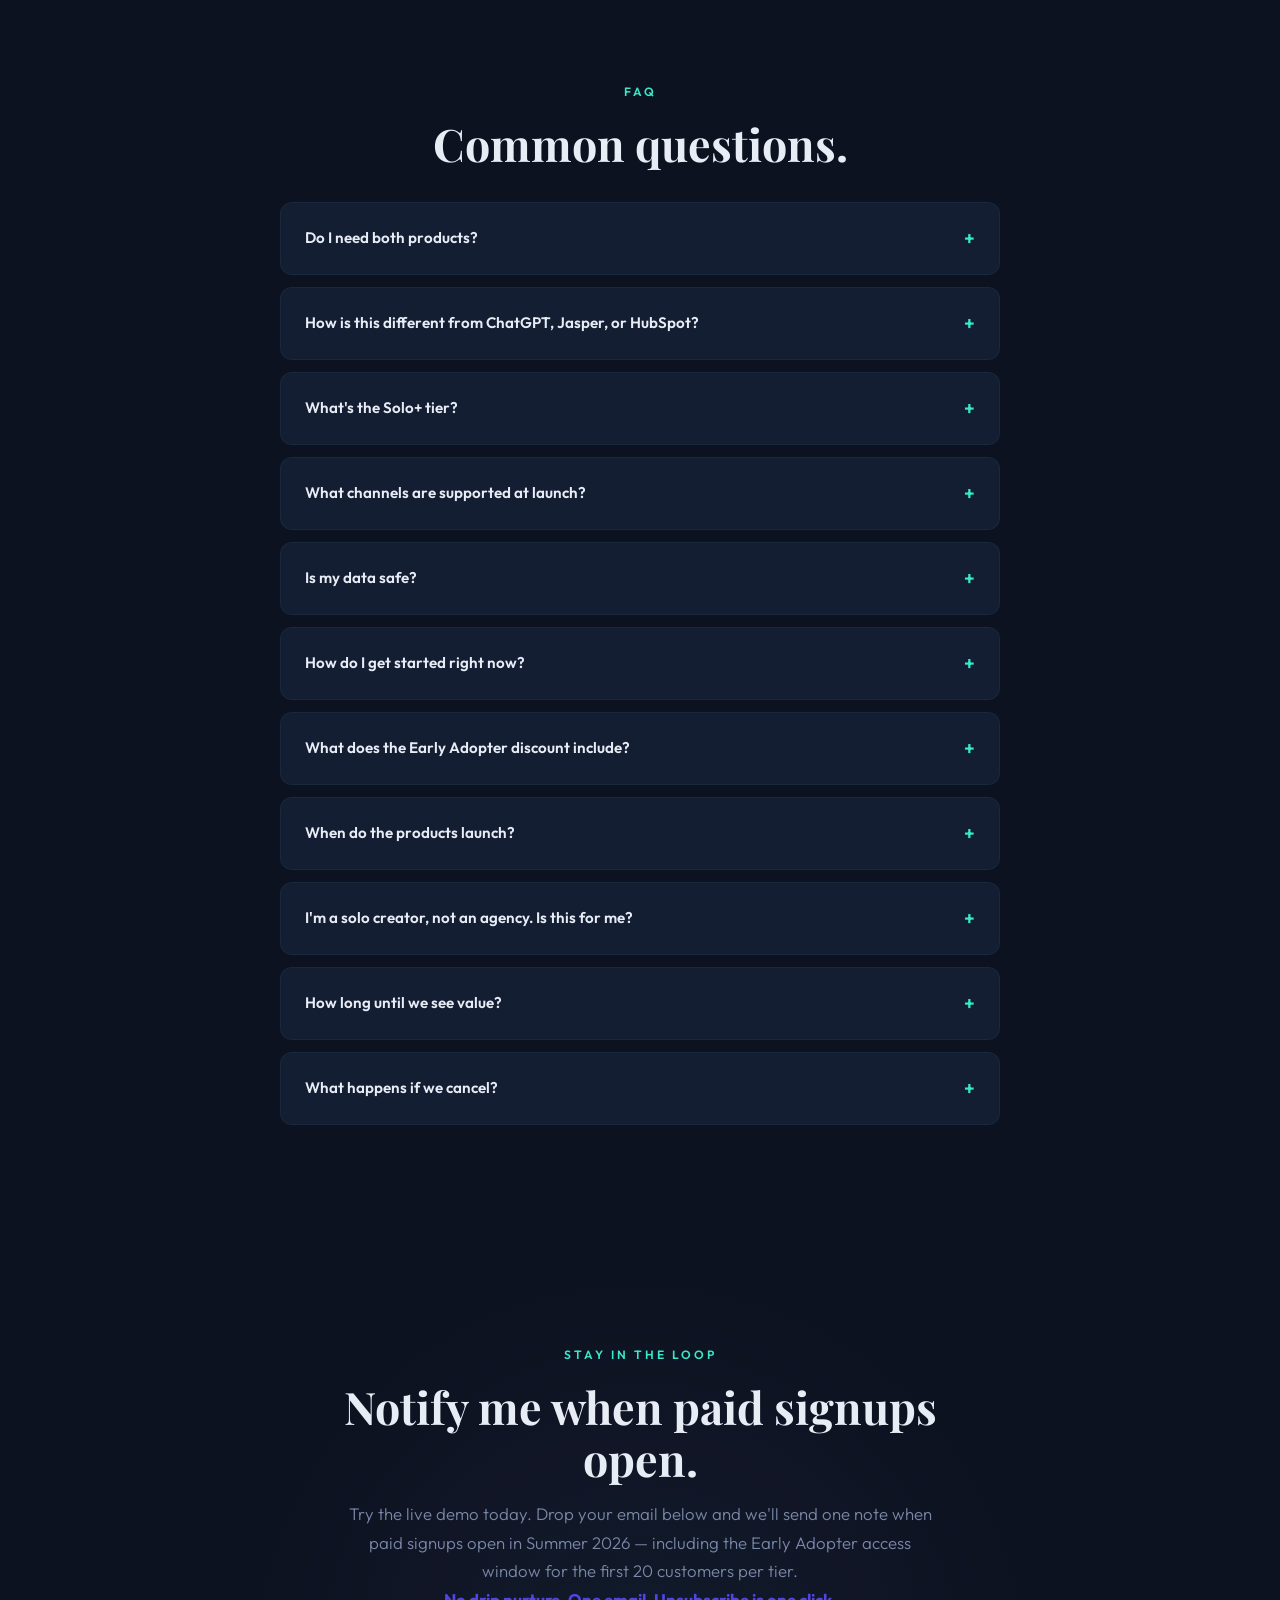
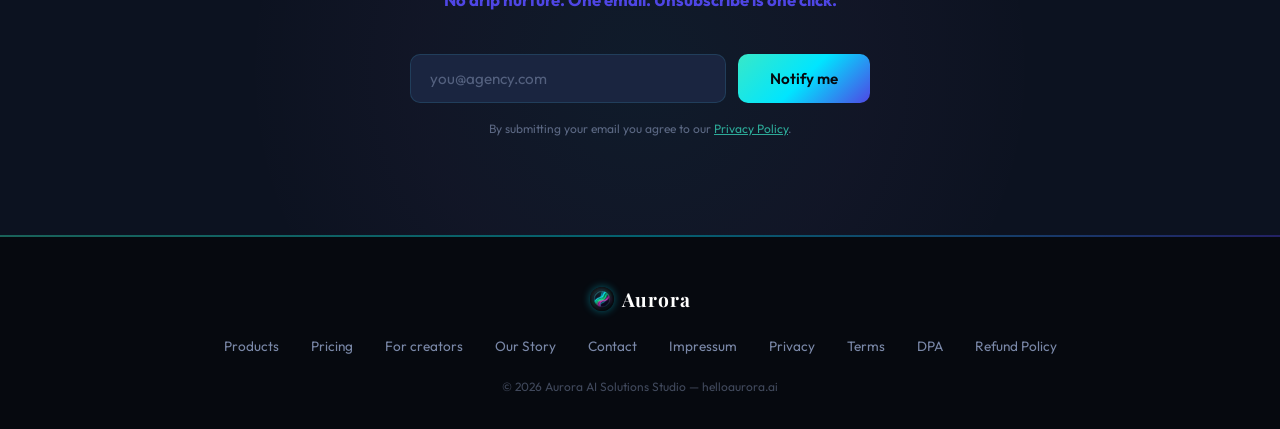
==== commit c4689127: "style: adjust gradient to use indigo instead of pink/violet" ====
--- a/index.html
+++ b/index.html
@@ -22,8 +22,8 @@
   <link rel="stylesheet" href="https://fonts.bunny.net/css?family=playfair-display:400,500,600,700|outfit:300,400,500,600,700|jetbrains-mono:400,500&display=swap">
   <style>
     :root {
-      --aurora-gradient: linear-gradient(135deg, #38E8C8, #00E5FF, #7B2CBF);
-      --aurora-gradient-h: linear-gradient(90deg, #38E8C8, #00E5FF, #7B2CBF);
+      --aurora-gradient: linear-gradient(135deg, #38E8C8, #00E5FF, #4F46E5);
+      --aurora-gradient-h: linear-gradient(90deg, #38E8C8, #00E5FF, #4F46E5);
       --bg-deep: #06090f;
       --bg-polar: #0c1220;
       --bg-twilight: #141e33;
@@ -32,7 +32,7 @@
       --text-muted: #7a88a8;
       --accent-primary: #38E8C8;
       --accent-secondary: #00E5FF;
-      --accent-tertiary: #7B2CBF;
+      --accent-tertiary: #4F46E5;
       --reforge-accent: #B026FF;
       --clientpulse-accent: #00E5FF;
       --hairline: rgba(255, 255, 255, 0.08);
@@ -305,7 +305,8 @@
     /* ── Footer ── */
     footer { position: relative; padding: 3rem 2rem 2rem; text-align: center; background: var(--bg-deep); }
     footer::before { content: ''; position: absolute; top: 0; left: 0; right: 0; height: 2px; background: var(--aurora-gradient-h); opacity: 0.4; }
-    .footer-brand { font-family: var(--font-display); font-weight: 700; font-size: 1.2rem; letter-spacing: 1px; background: var(--aurora-gradient-h); -webkit-background-clip: text; -webkit-text-fill-color: transparent; background-clip: text; }
+    .footer-brand { display: flex; align-items: center; justify-content: center; gap: 0.5rem; font-family: var(--font-display); font-weight: 700; font-size: 1.2rem; letter-spacing: 1px; color: #FFFFFF; }
+    .footer-brand img { height: 24px; width: 24px; border-radius: 50%; box-shadow: 0 0 8px rgba(0, 229, 255, 0.4); }
     .footer-links { display: flex; justify-content: center; gap: 2rem; margin: 1.2rem 0; flex-wrap: wrap; }
     .footer-links a { color: var(--text-muted); text-decoration: none; font-size: 0.85rem; transition: color 0.25s; }
     .footer-links a:hover { color: var(--text-primary); }
@@ -1158,7 +1159,7 @@
 
   <!-- FOOTER -->
   <footer>
-    <div class="footer-brand">Aurora</div>
+    <div class="footer-brand"><img src="/favicon.png" alt="Aurora Logo">Aurora</div>
     <div class="footer-links">
       <a href="#products">Products</a>
       <a href="#pricing">Pricing</a>
